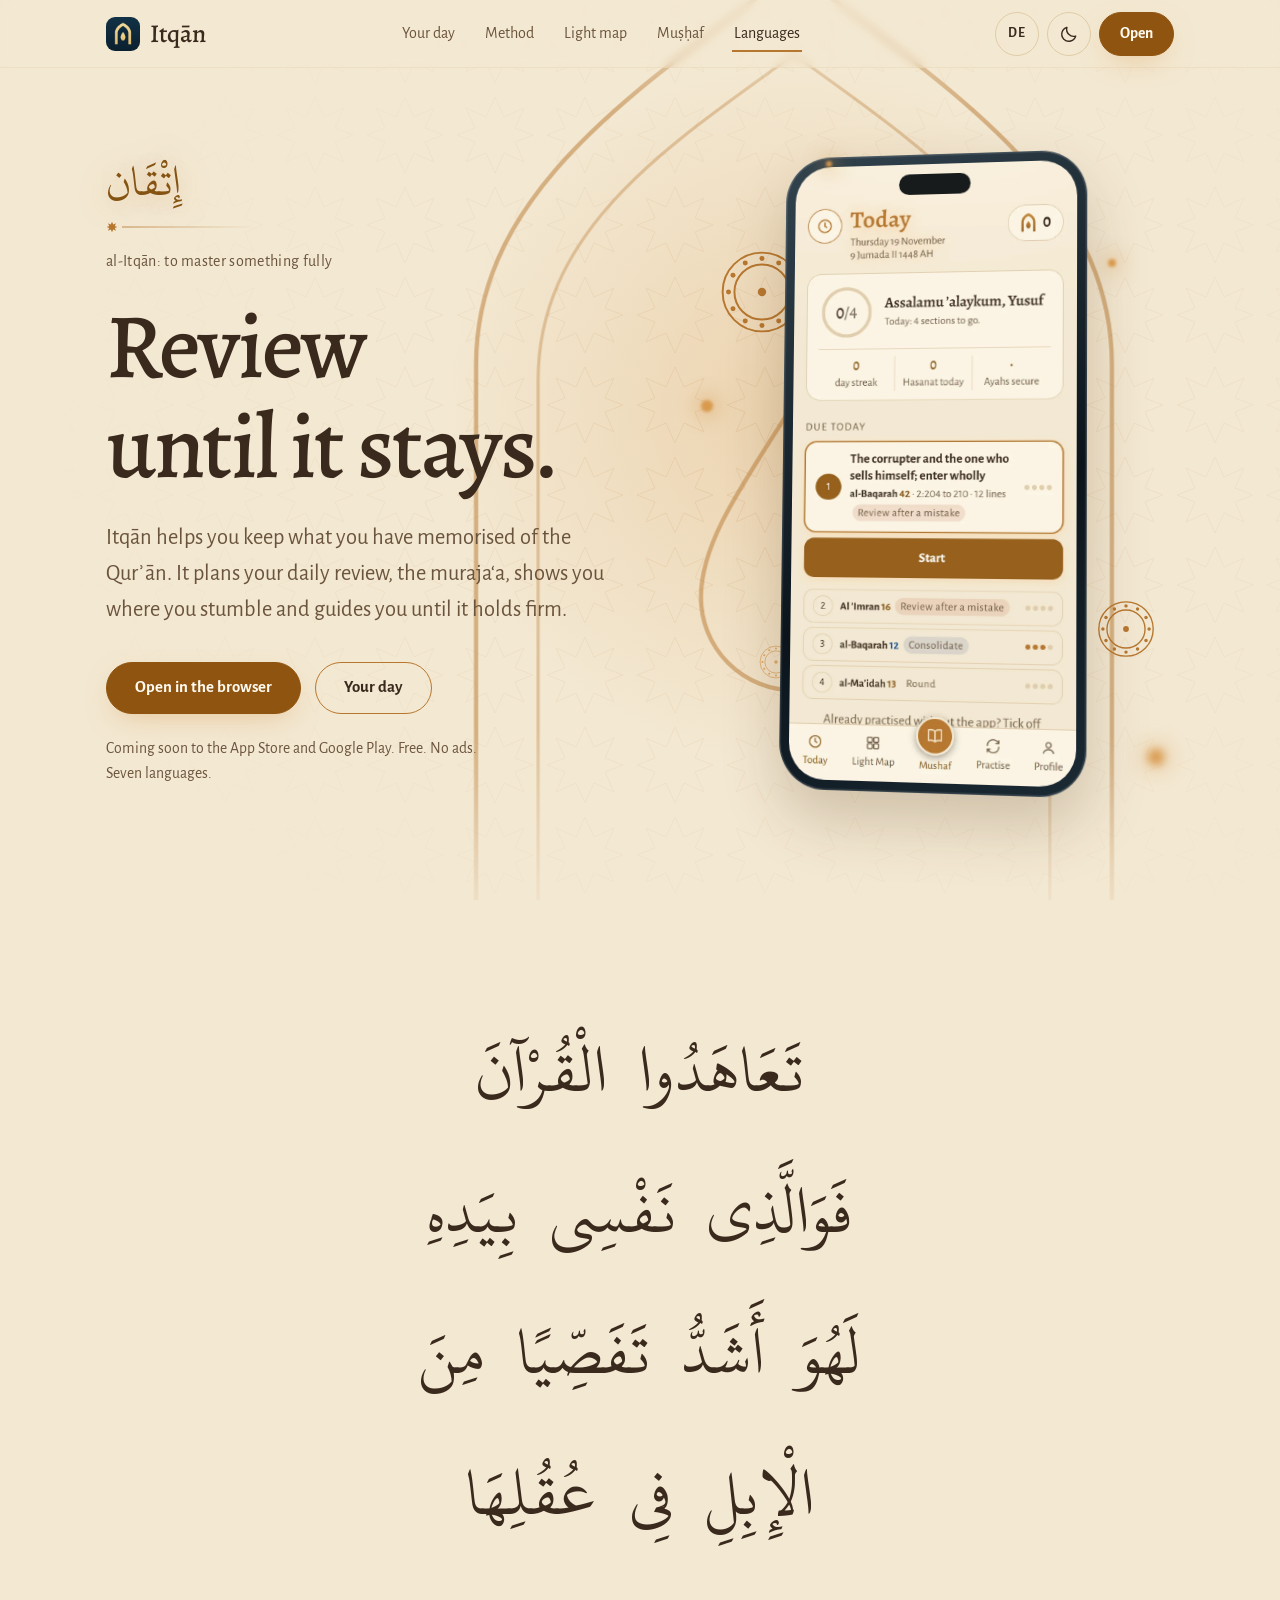
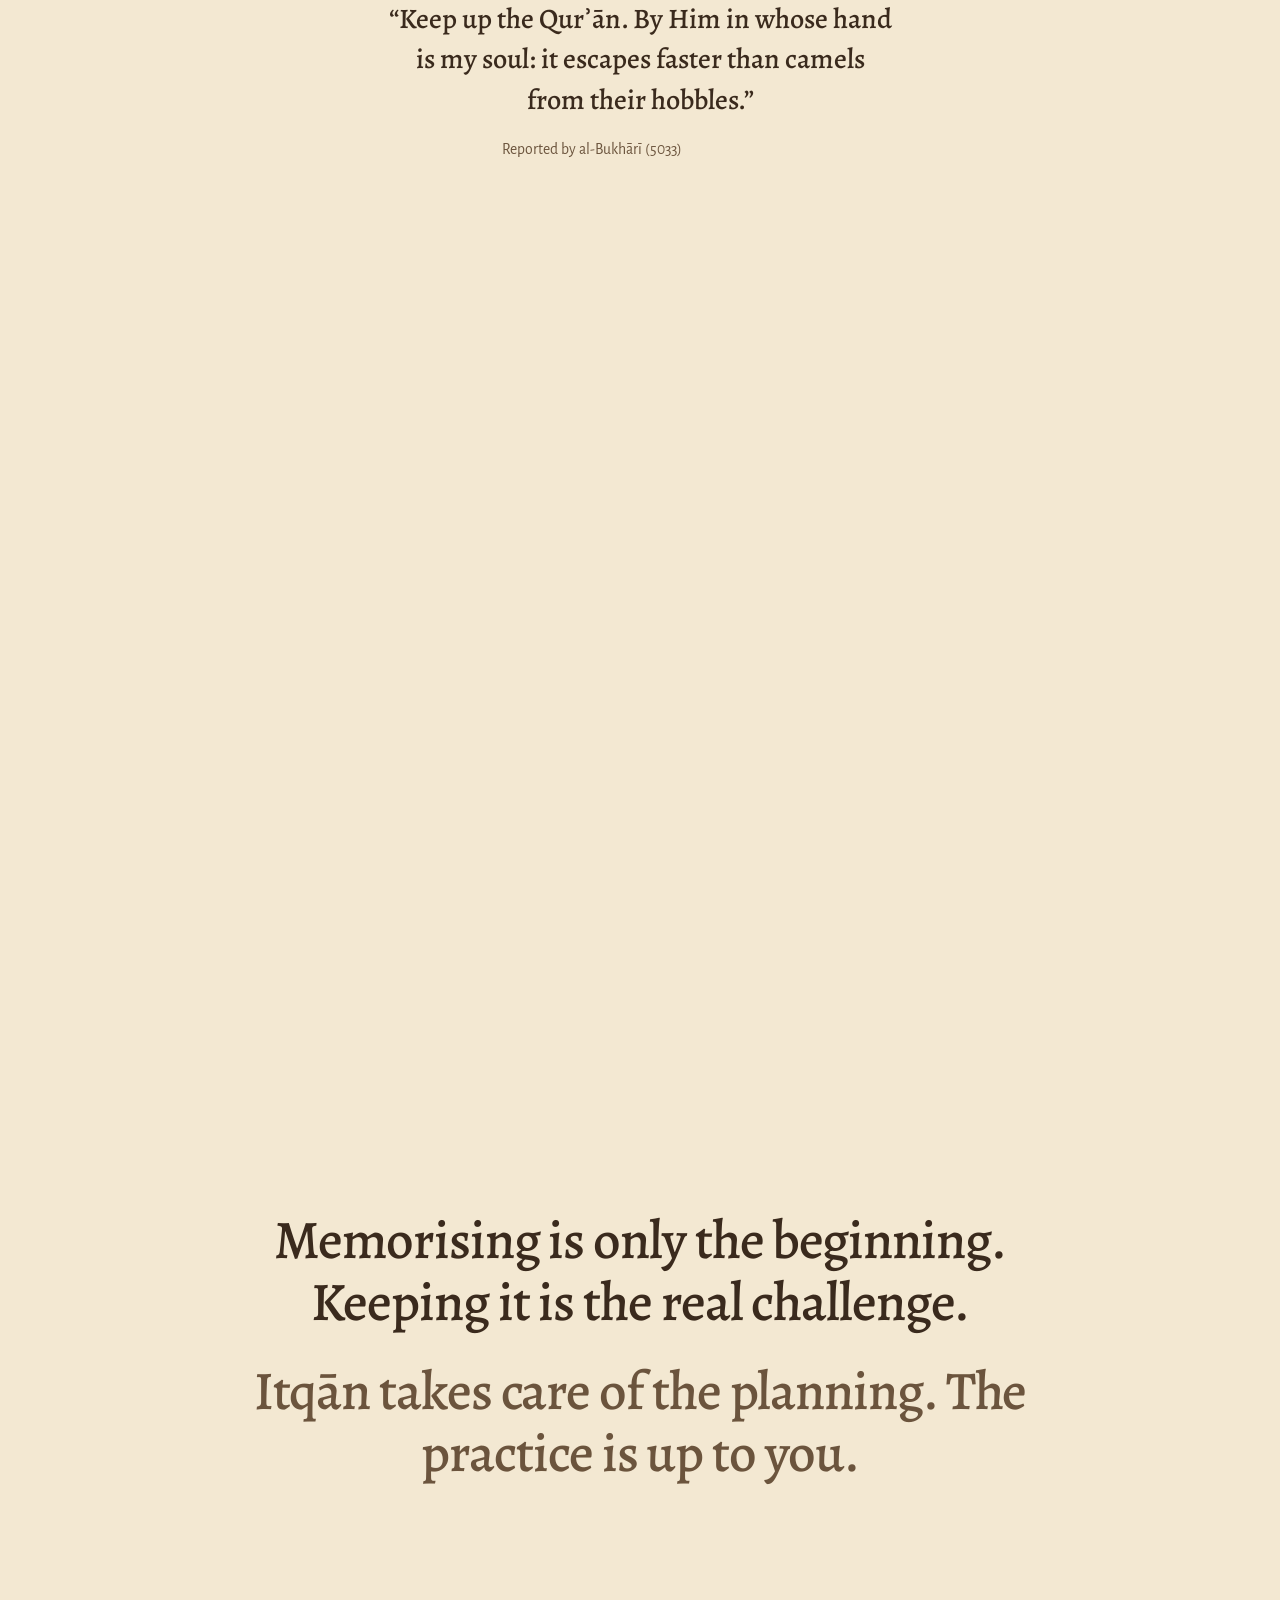
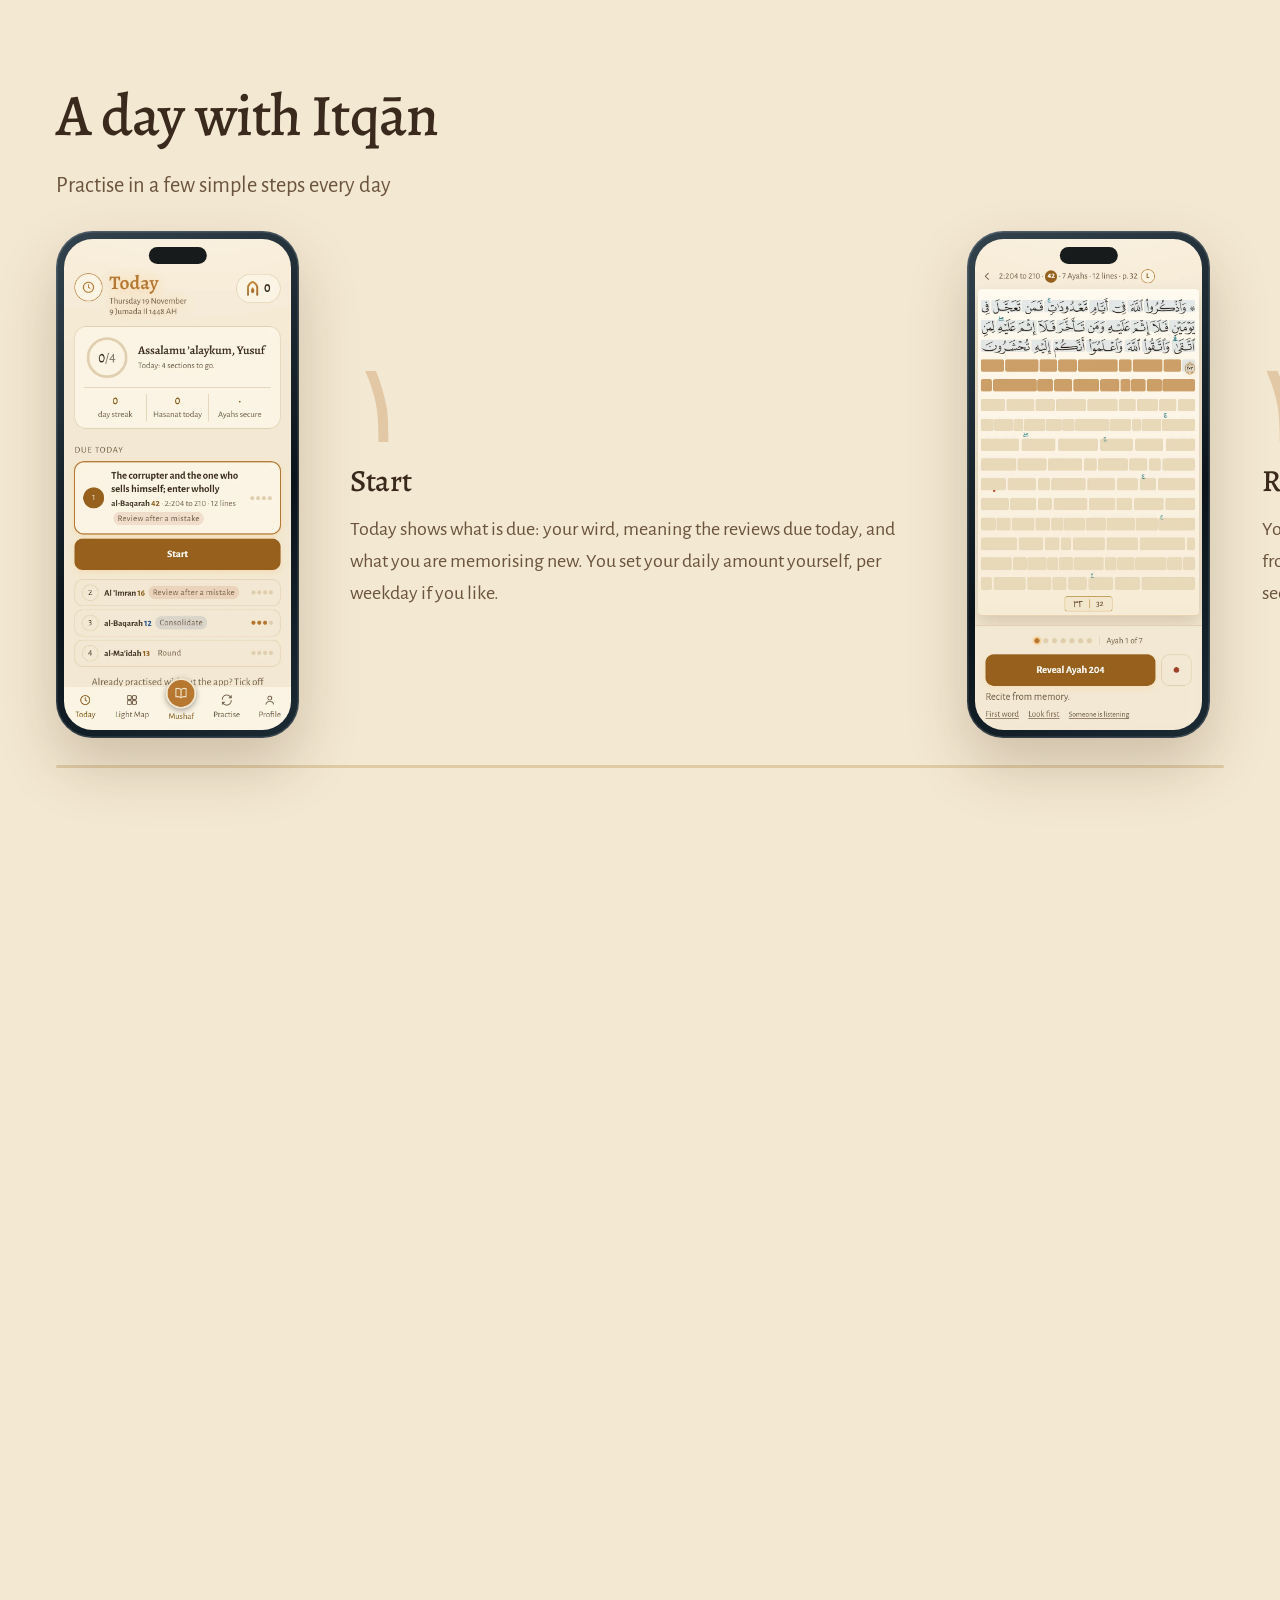
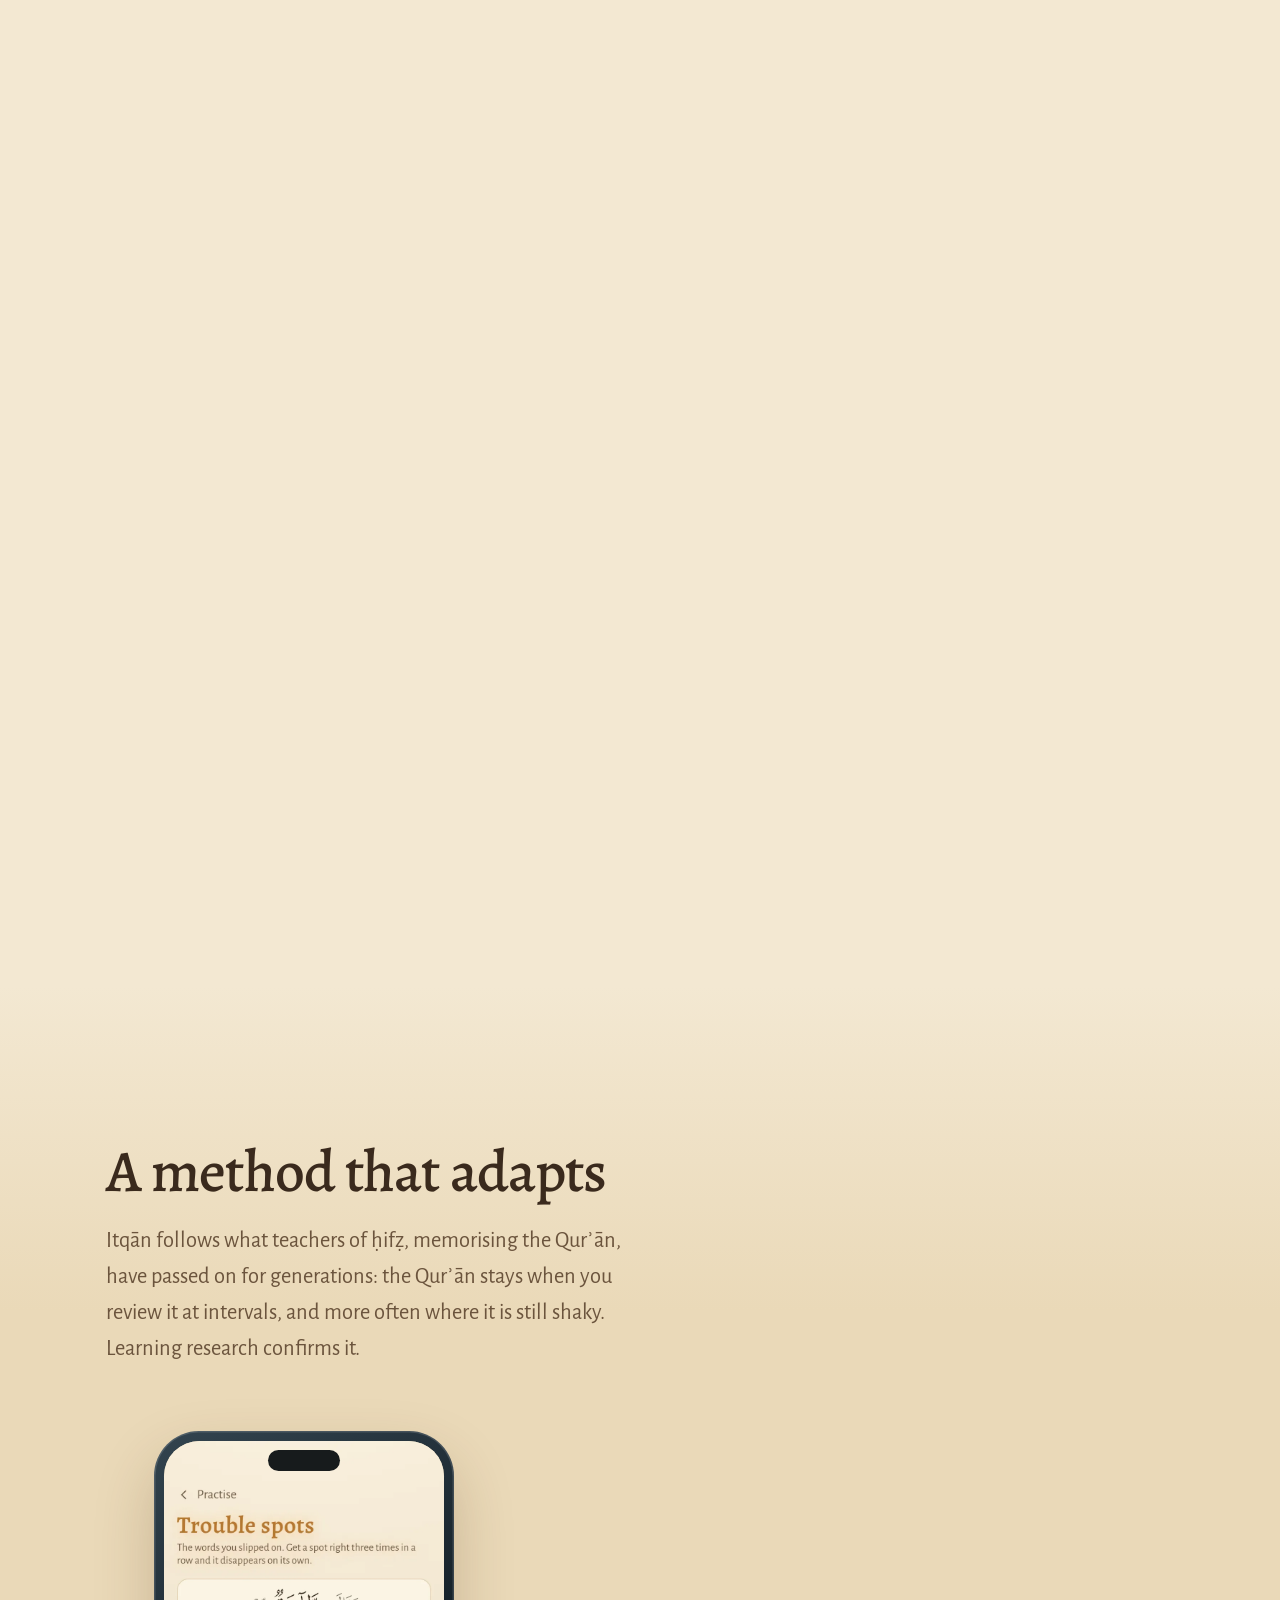
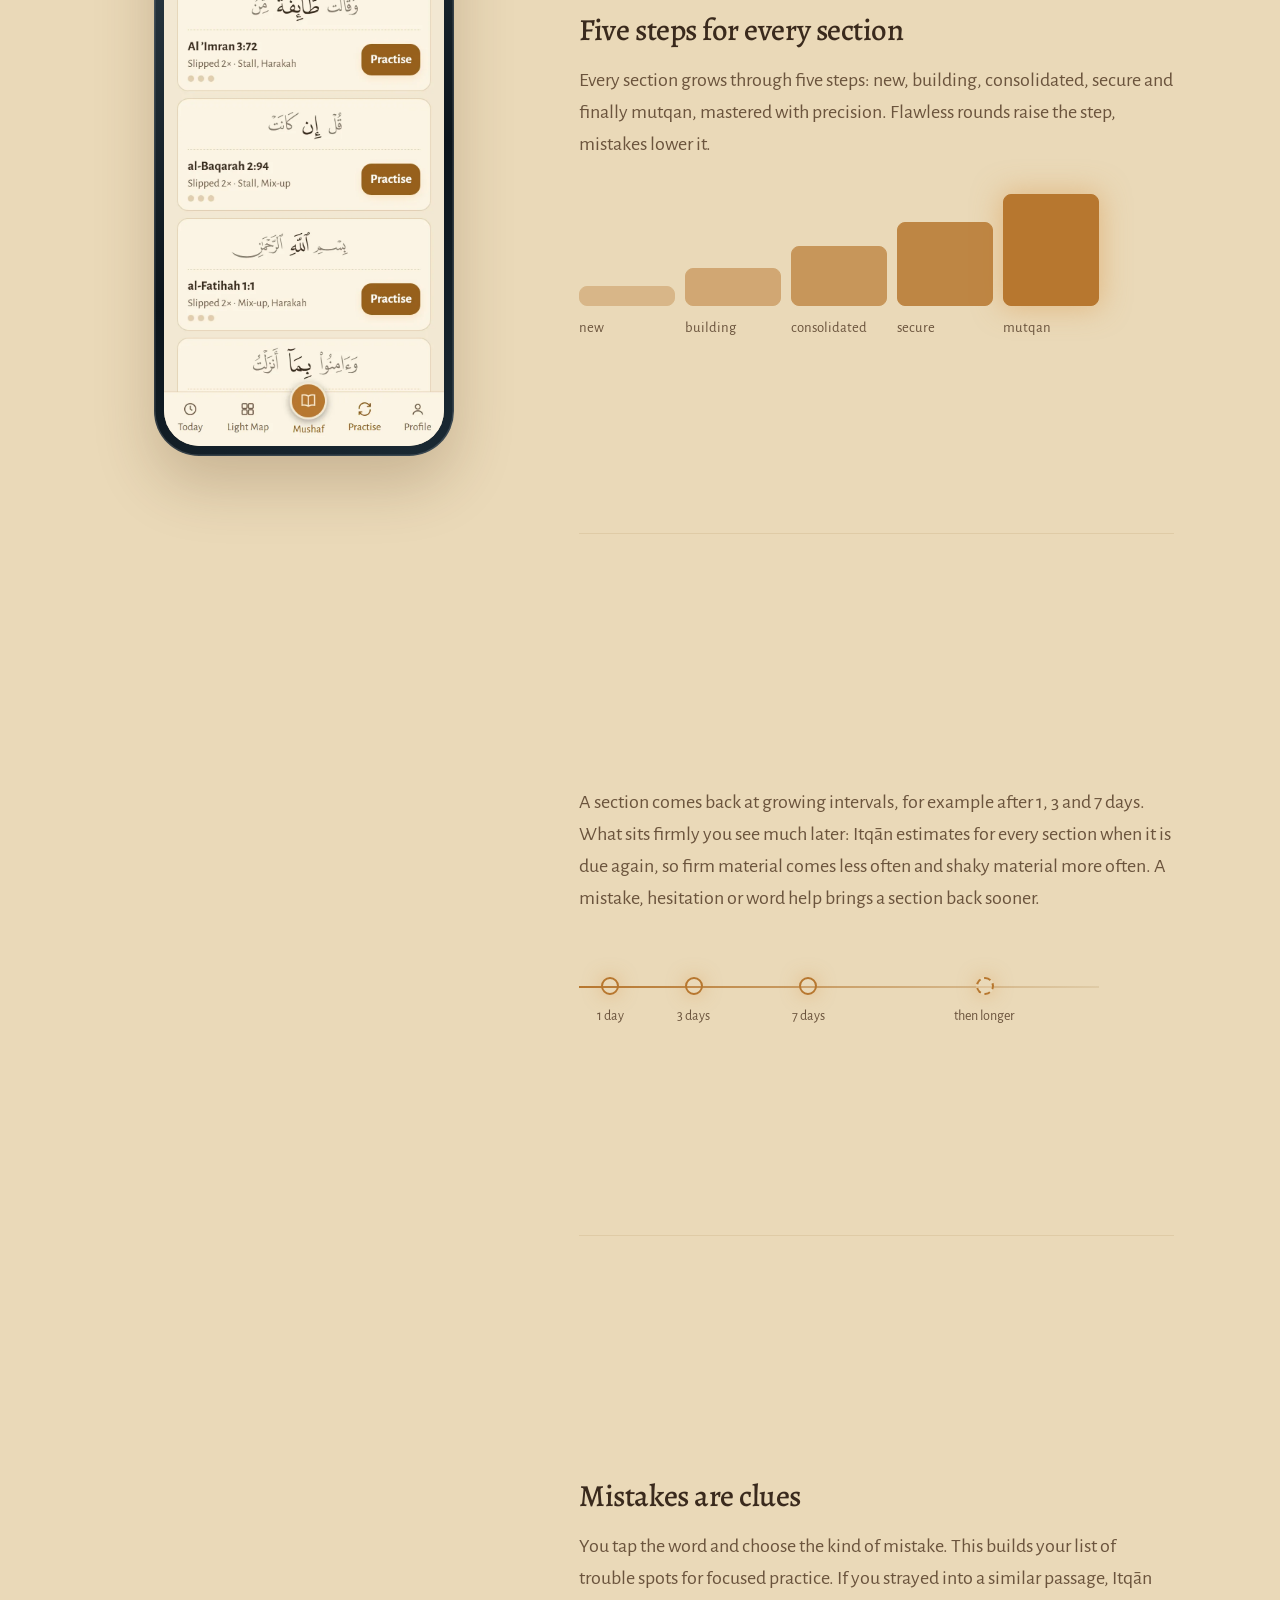
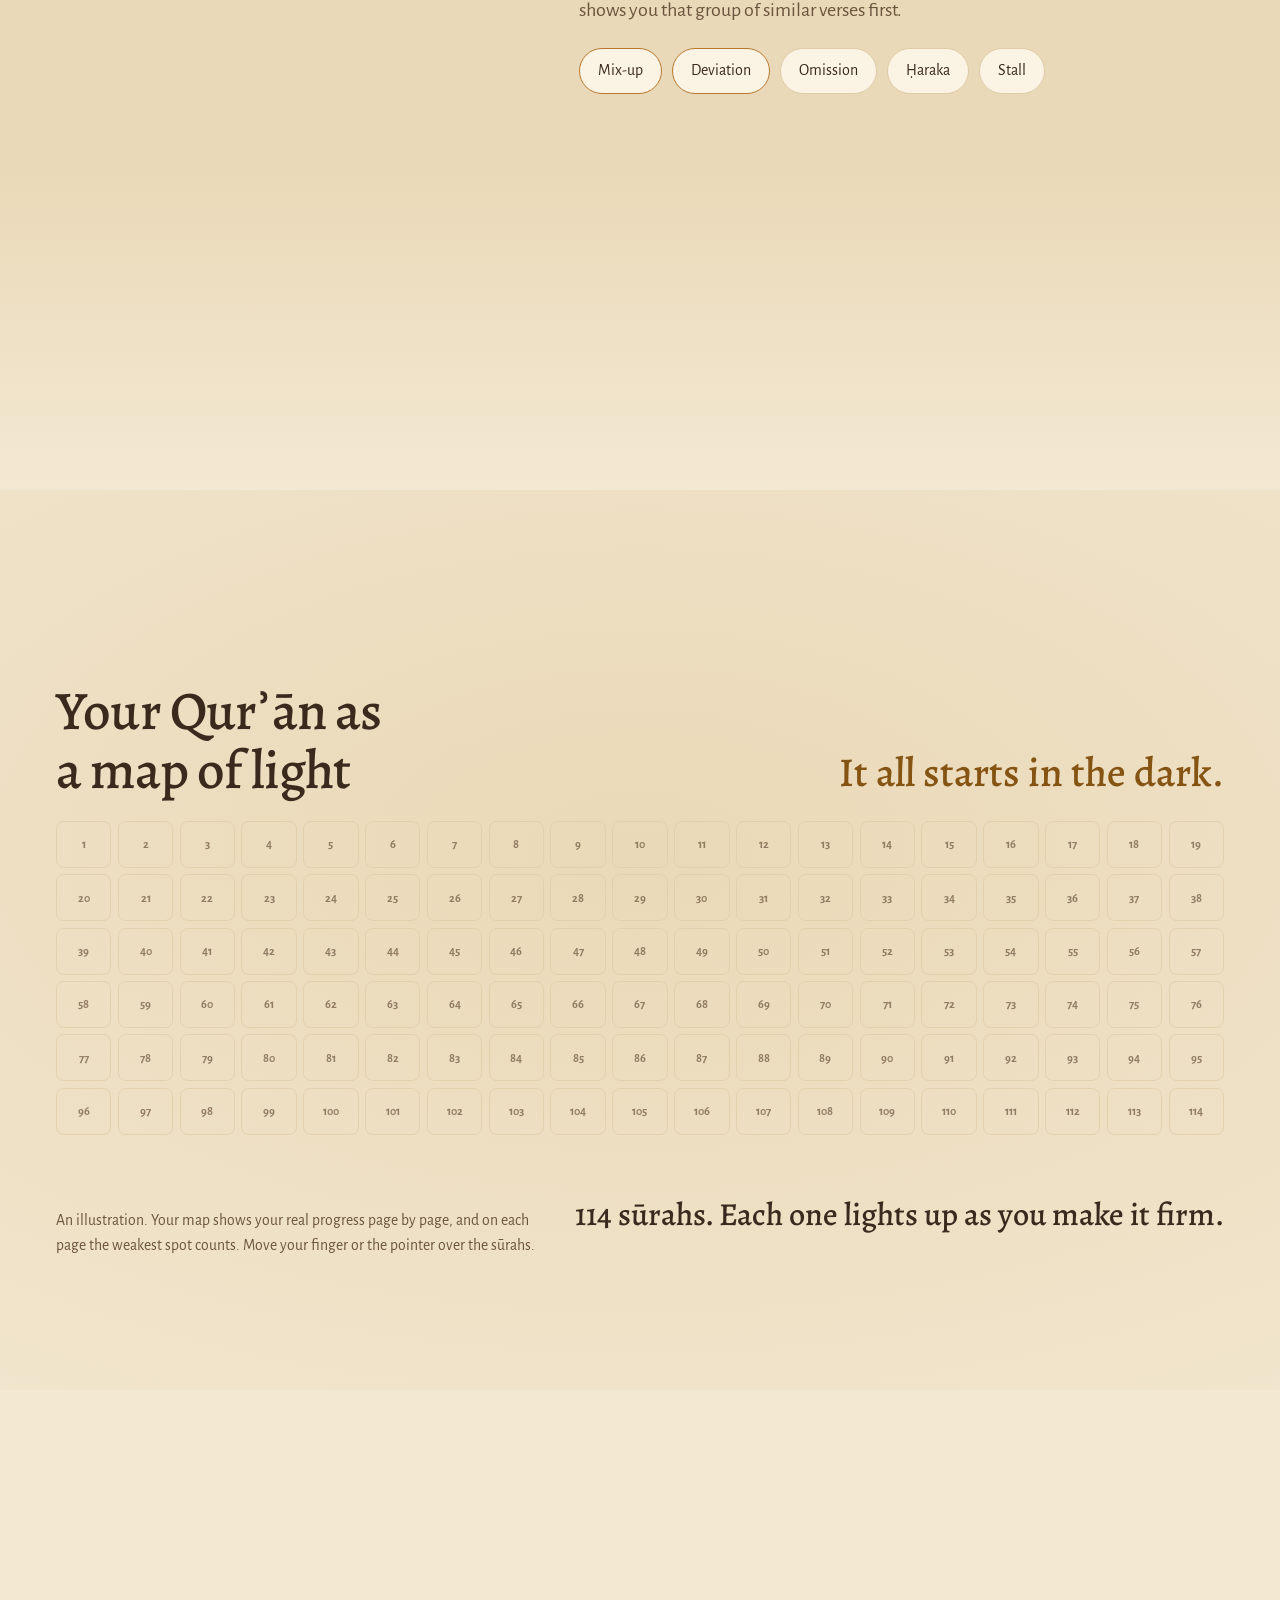
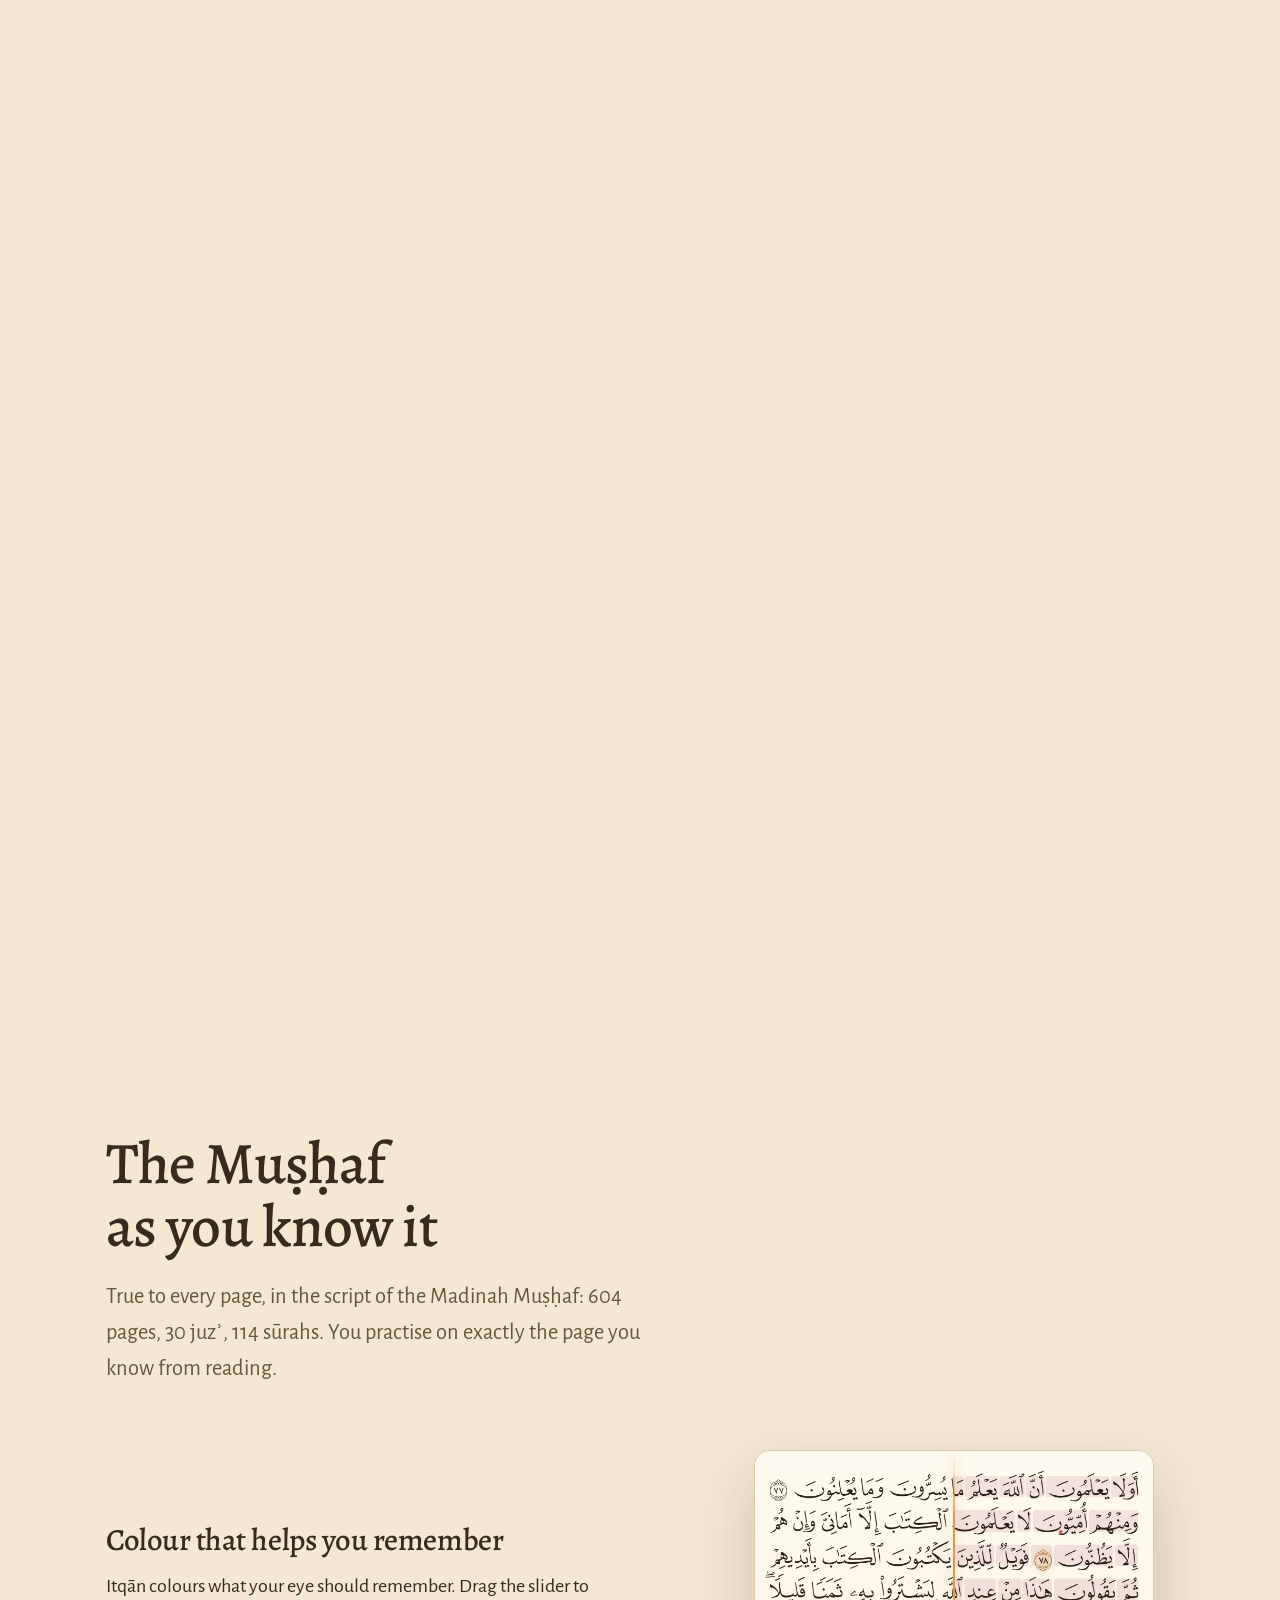
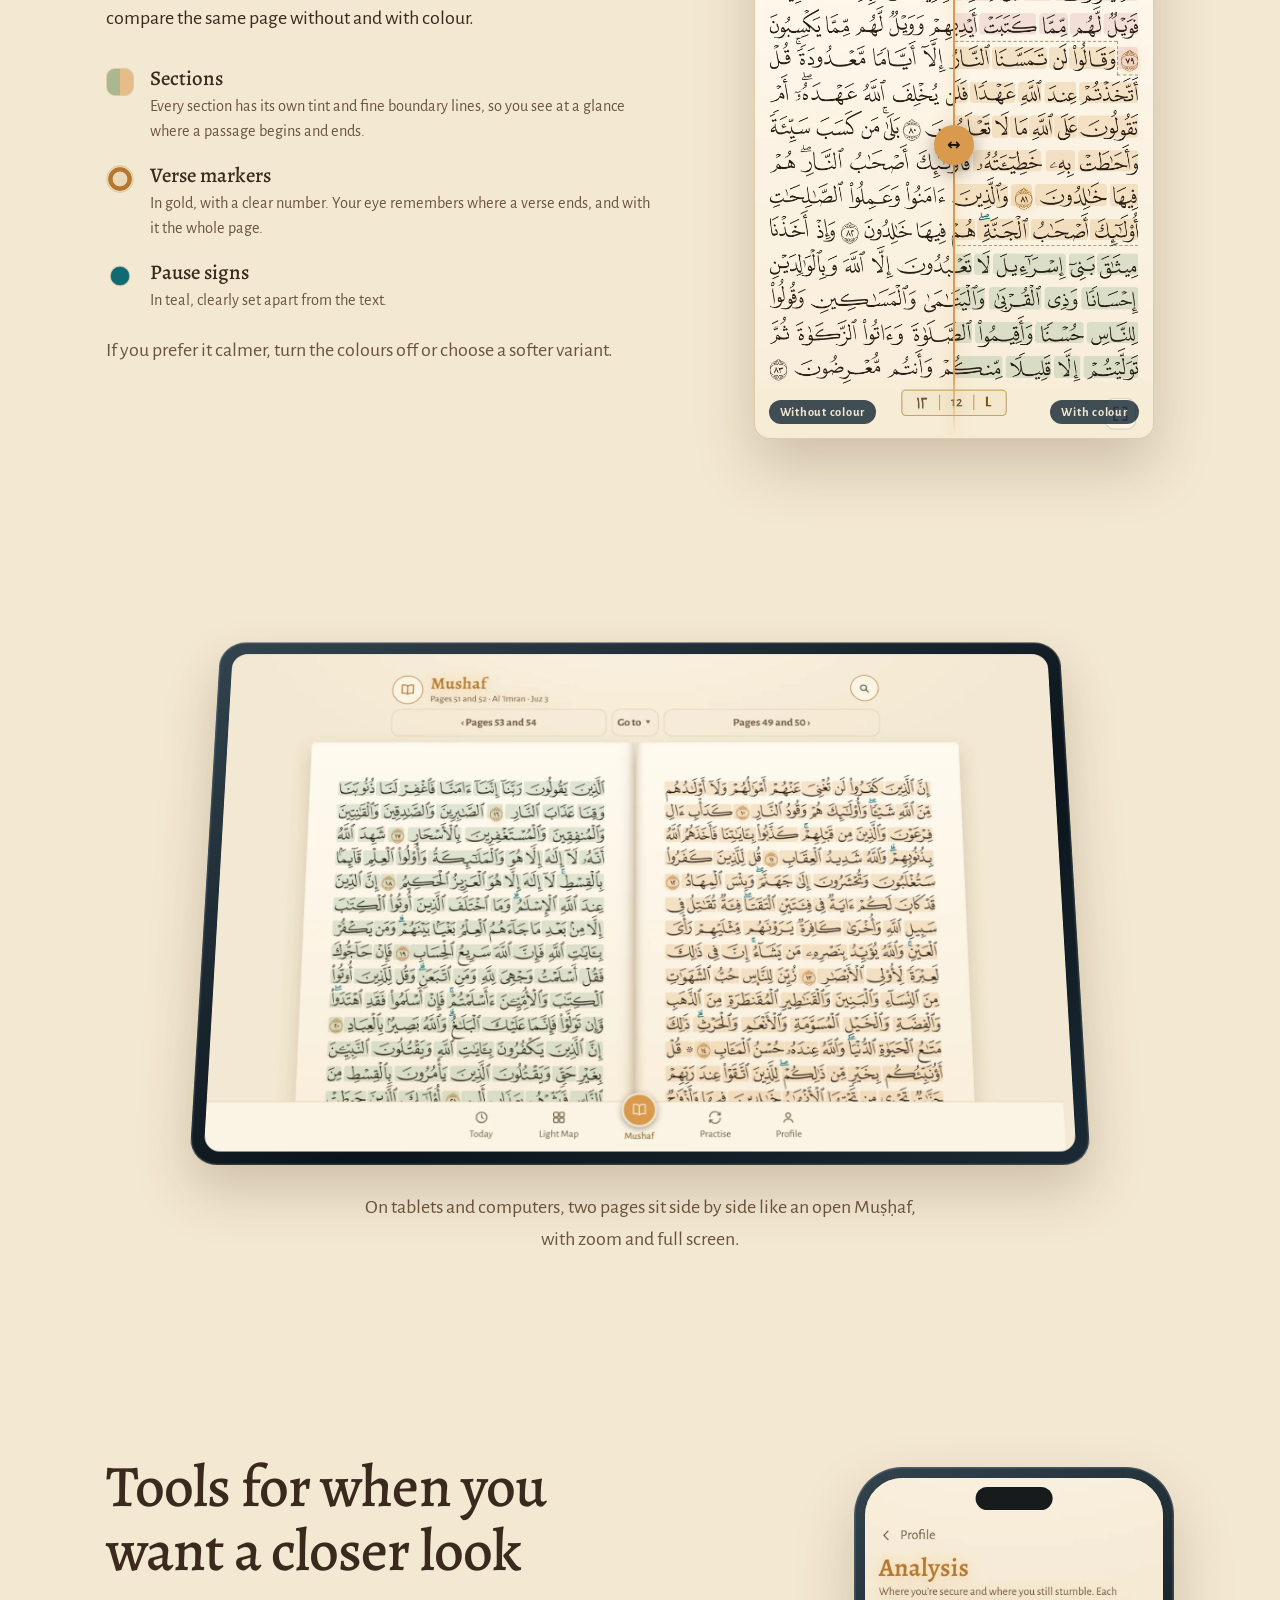
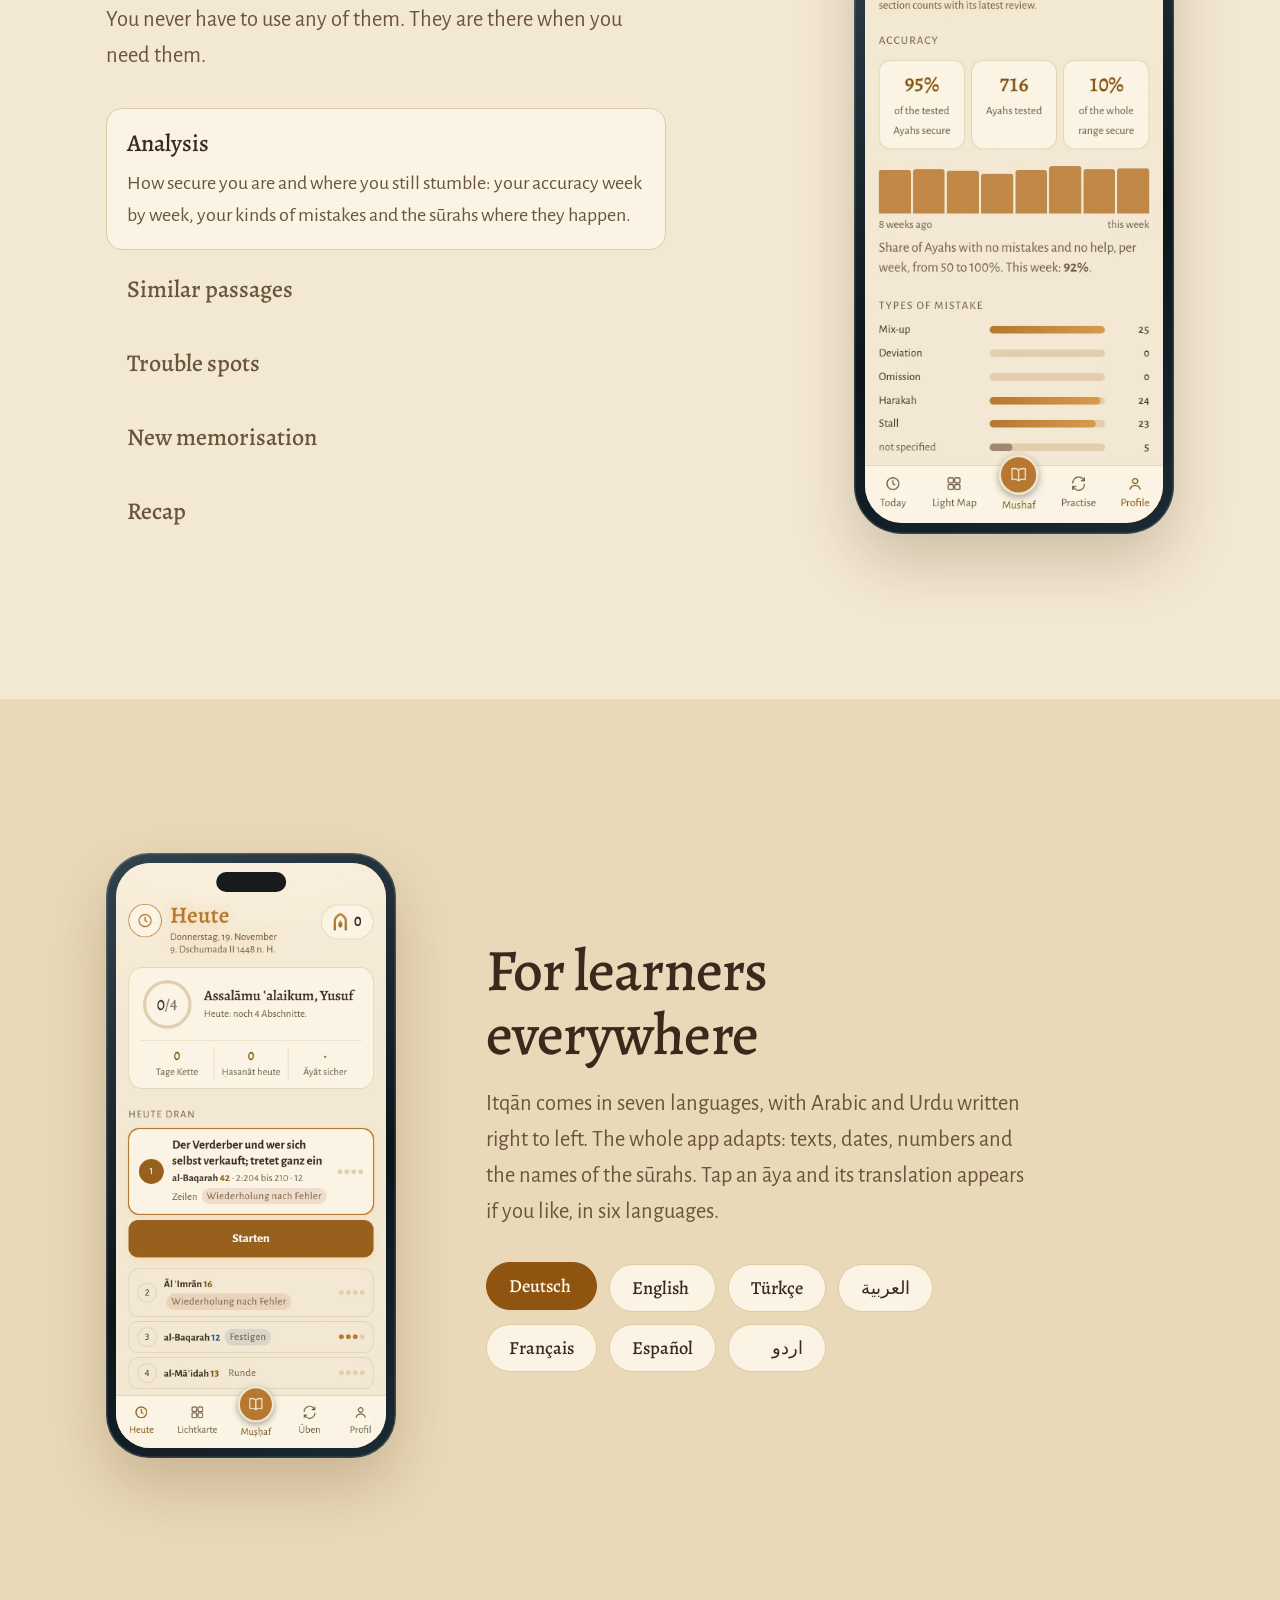
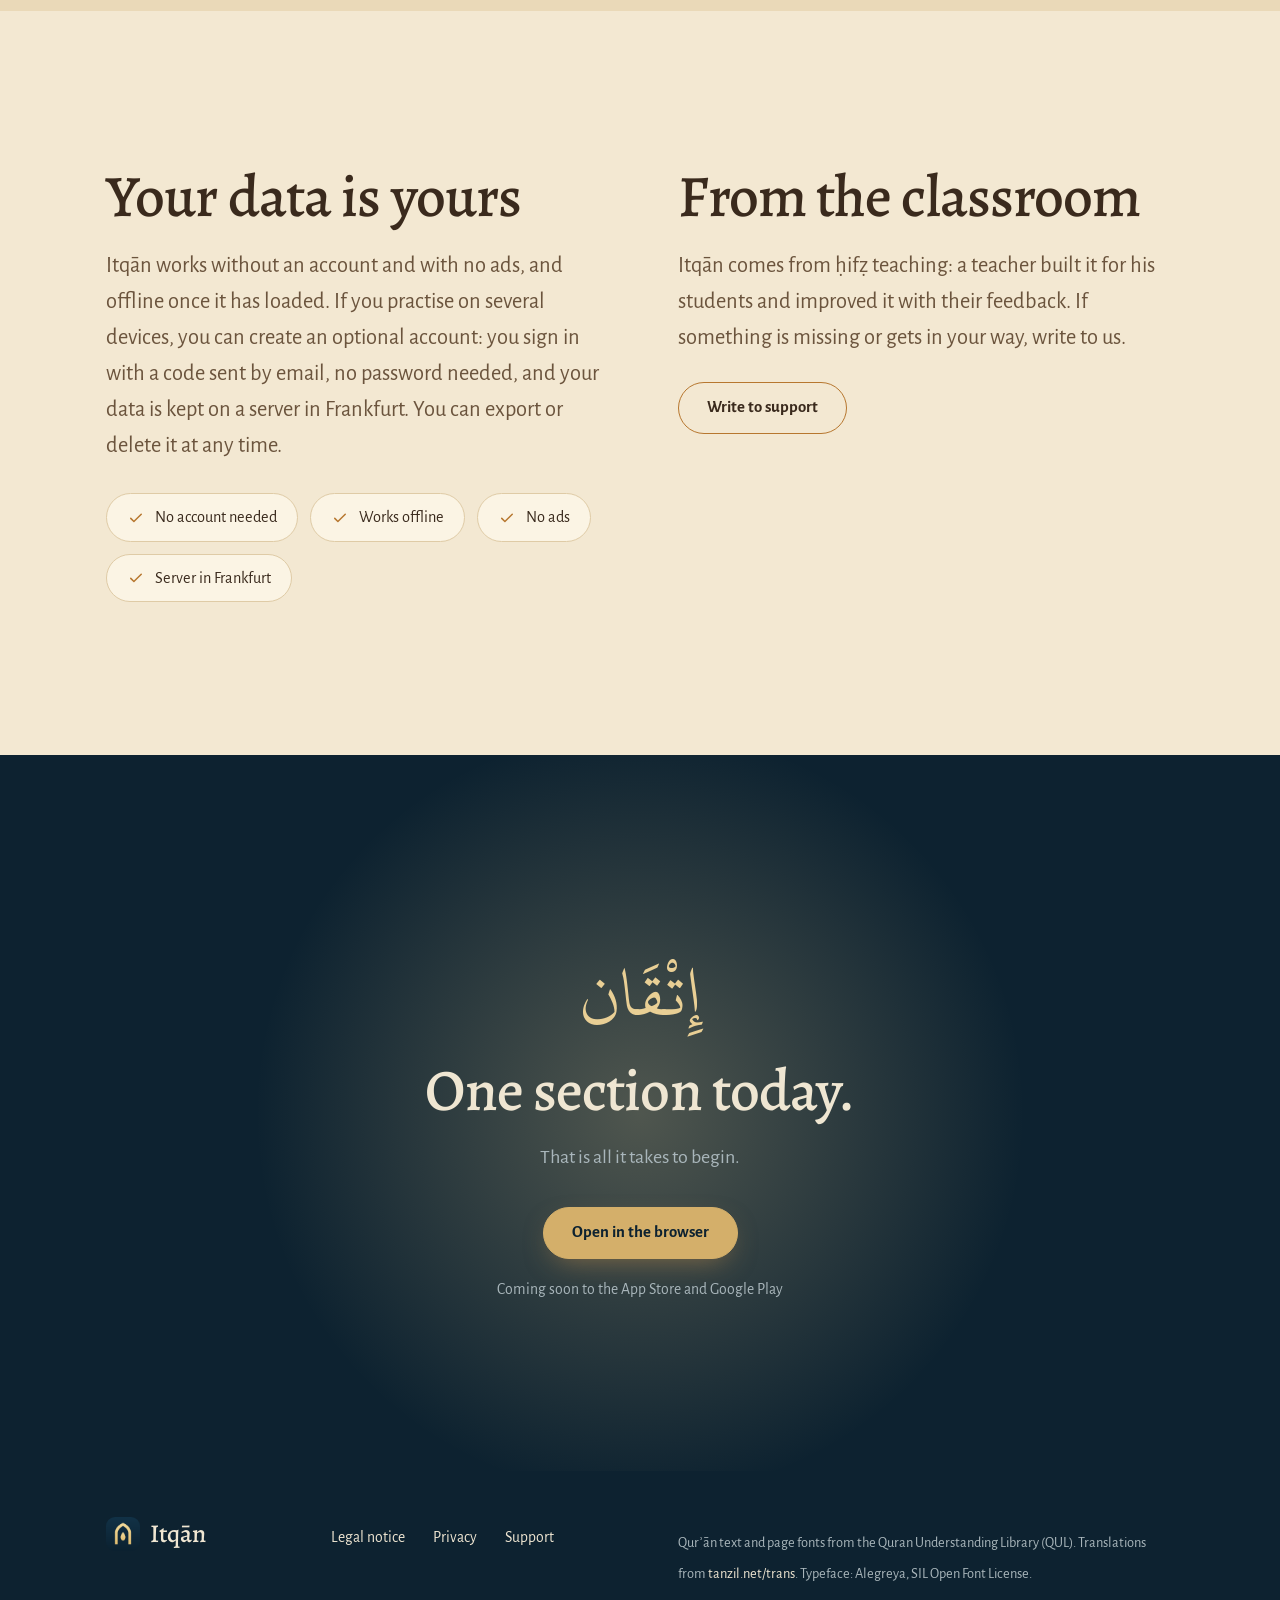
==== en/index.html @ 27fdee50 "Website: neue Aufnahmen der App 1.88, Texte nach Konsistenzprüfung Co-Authored-By: Claude Sonnet 5.5" ====
<!doctype html>
<html lang="en" class="no-js">
<head>
<meta charset="utf-8">
<meta name="viewport" content="width=device-width,initial-scale=1,viewport-fit=cover">
<title>Itqān: review the Qurʾān until it stays</title>
<meta name="description" content="Itqān is the app for muraja‘a, the regular review of the whole Qurʾān. It plans your review, shows you where you stumble and helps what you have memorised hold firm. Free, with no ads.">
<link rel="canonical" href="https://itqan.at/en/">
<link rel="alternate" hreflang="de" href="https://itqan.at/"><link rel="alternate" hreflang="en" href="https://itqan.at/en/"><link rel="alternate" hreflang="x-default" href="https://itqan.at/">
<meta property="og:type" content="website"><meta property="og:title" content="Itqān: review the Qurʾān until it stays"><meta property="og:description" content="Itqān is the app for muraja‘a, the regular review of the whole Qurʾān. It plans your review, shows you where you stumble and helps what you have memorised hold firm. Free, with no ads."><meta property="og:url" content="https://itqan.at/en/"><meta property="og:image" content="https://itqan.at/img/og.png"><meta property="og:image:alt" content="Itqān: review the Qurʾān until it stays">
<meta name="twitter:card" content="summary_large_image">
<meta name="theme-color" content="#f3e8d2" media="(prefers-color-scheme: light)"><meta name="theme-color" content="#0d2230" media="(prefers-color-scheme: dark)">
<link rel="icon" href="../icons/favicon-32.png" sizes="32x32"><link rel="apple-touch-icon" href="../icons/apple-touch-icon.png">
<script>(function(){var d=document.documentElement;d.className='no-js';var t=null;try{t=localStorage.getItem('itqan-site-thema')}catch(e){}if(t!=='hell'&&t!=='dunkel')t=matchMedia('(prefers-color-scheme: dark)').matches?'dunkel':'hell';d.dataset.theme=t})()</script>
<link rel="preload" href="../fonts/Alegreya-500-latin.woff2" as="font" type="font/woff2" crossorigin>
<link rel="stylesheet" href="../css/site.css">
</head>
<body id="top">
<svg width="0" height="0" style="position:absolute" aria-hidden="true" focusable="false"><defs>
<symbol id="ros" viewBox="0 0 64 64"><g fill="none" stroke="currentColor" stroke-width="1.5"><circle cx="32" cy="32" r="30"/><circle cx="32" cy="32" r="21"/></g><g fill="currentColor"><circle cx="32" cy="32" r="3.2"/><circle cx="57.50" cy="32.00" r="1.9"/><circle cx="54.08" cy="44.75" r="1.9"/><circle cx="44.75" cy="54.08" r="1.9"/><circle cx="32.00" cy="57.50" r="1.9"/><circle cx="19.25" cy="54.08" r="1.9"/><circle cx="9.92" cy="44.75" r="1.9"/><circle cx="6.50" cy="32.00" r="1.9"/><circle cx="9.92" cy="19.25" r="1.9"/><circle cx="19.25" cy="9.92" r="1.9"/><circle cx="32.00" cy="6.50" r="1.9"/><circle cx="44.75" cy="9.92" r="1.9"/><circle cx="54.08" cy="19.25" r="1.9"/></g></symbol>
<symbol id="sonne" viewBox="0 0 24 24"><g fill="none" stroke="currentColor" stroke-width="1.7" stroke-linecap="round"><circle cx="12" cy="12" r="4.2"/><path d="M12 2.5v2.2M12 19.3v2.2M2.5 12h2.2M19.3 12h2.2M5.3 5.3l1.6 1.6M17.1 17.1l1.6 1.6M18.7 5.3l-1.6 1.6M6.9 17.1l-1.6 1.6"/></g></symbol>
<symbol id="mond" viewBox="0 0 24 24"><path d="M20 14.5A8.5 8.5 0 0 1 9.5 4a8.5 8.5 0 1 0 10.5 10.5z" fill="none" stroke="currentColor" stroke-width="1.7" stroke-linejoin="round"/></symbol>
<symbol id="haken" viewBox="0 0 24 24"><path d="M5 12.5l4.2 4.2L19 7" fill="none" stroke="currentColor" stroke-width="2" stroke-linecap="round" stroke-linejoin="round"/></symbol>
</defs></svg>
<a class="skip" href="#inhalt">Skip to content</a>
<header class="kopf"><div class="wrap">
  <a class="logo" href="#top" aria-label="Itqān"><img src="../icons/icon-192.png" width="34" height="34" alt="">Itqān</a>
  <nav class="menue" aria-label="Main menu"><a href="#tag">Your day</a><a href="#methode">Method</a><a href="#karte">Light map</a><a href="#mushaf">Muṣḥaf</a><a href="#sprachen">Languages</a></nav>
  <div class="werkz">
    <a class="spr-knopf" href="../" hreflang="de" lang="de" aria-label="DE">DE</a>
    <button class="ico-knopf" id="thema" type="button" aria-label="Switch light or dark"><svg class="mond" aria-hidden="true"><use href="#mond"/></svg><svg class="sonne" aria-hidden="true"><use href="#sonne"/></svg></button>
    <a class="knopf haupt" style="min-height:44px;padding:0 20px;font-size:.98rem" href="https://ali-seckin.github.io/itqan/">Open</a>
  </div>
</div></header>

<main id="inhalt">
<header class="held">
  <div class="held-bg" aria-hidden="true"><div class="schein"></div><svg class="muster" aria-hidden="true"><defs><pattern id="st" width="90" height="90" patternUnits="userSpaceOnUse"><path d="M45 7L54 27L74 18L65 38L83 45L65 52L74 72L54 63L45 83L36 63L16 72L25 52L7 45L25 38L16 18L36 27Z" fill="none" stroke="currentColor" stroke-width=".9"/></pattern></defs><rect width="100%" height="100%" fill="url(#st)"/></svg><svg class="bogen" viewBox="0 0 200 260" fill="none" stroke="currentColor" aria-hidden="true"><path d="M18 252V108C18 62 62 36 100 6C138 36 182 62 182 108V252" stroke-width="1.1"/><path d="M34 252V112C34 72 70 50 100 28C130 50 166 72 166 112V252" stroke-width=".8" opacity=".7"/><path d="M100 118c14 22 24 36 24 50a24 24 0 0 1-48 0c0-14 10-28 24-50z" stroke-width="1.1"/></svg></div>
  <div class="wrap">
    <div class="held-text">
      <div class="titel-rahmen"><p class="ar-titel ar" lang="ar">إِتْقَان</p><svg class="titel-zier" viewBox="0 0 150 12" aria-hidden="true"><defs><linearGradient id="zl" gradientUnits="userSpaceOnUse" x1="16" y1="0" x2="150" y2="0"><stop offset="0" stop-color="currentColor" stop-opacity=".85"/><stop offset="1" stop-color="currentColor" stop-opacity="0"/></linearGradient></defs><path d="M16 6H150" stroke="url(#zl)" stroke-width="1" fill="none"/><path transform="translate(6 6) scale(.14) translate(-45 -45)" fill="currentColor" d="M45 7L54 27L74 18L65 38L83 45L65 52L74 72L54 63L45 83L36 63L16 72L25 52L7 45L25 38L16 18L36 27Z"/></svg></div>
      <p class="ar-unter">al-Itqān: to master something fully</p>
      <h1>Review<br>until it stays.</h1>
      <p class="lead">Itqān helps you keep what you have memorised of the Qurʾān. It plans your daily review, the muraja‘a, shows you where you stumble and guides you until it holds firm.</p>
      <div class="cta"><a class="knopf haupt" href="https://ali-seckin.github.io/itqan/">Open in the browser</a><a class="knopf leer" href="#tag" aria-disabled="false">Your day</a></div>
      <p class="held-note">Coming soon to the App Store and Google Play. Free. No ads. Seven languages.</p>
    </div>
    <div class="buehne">
      <span class="fl r1" data-t="26" data-s="30" aria-hidden="true"><svg><use href="#ros"/></svg></span>
      <span class="fl r2" data-t="-18" data-s="90" aria-hidden="true"><svg><use href="#ros"/></svg></span>
      <span class="fl r3" data-t="34" data-s="50" aria-hidden="true"><svg><use href="#ros"/></svg></span>
      <svg class="bogen-m" viewBox="0 0 200 260" fill="none" stroke="currentColor" aria-hidden="true"><path d="M18 252V108C18 62 62 36 100 6C138 36 182 62 182 108V252" stroke-width="1.1"/><path d="M34 252V112C34 72 70 50 100 28C130 50 166 72 166 112V252" stroke-width=".8" opacity=".7"/><path d="M100 118c14 22 24 36 24 50a24 24 0 0 1-48 0c0-14 10-28 24-50z" stroke-width="1.1"/></svg>
      <figure class="phone"><div class="rahmen"><div class="bild"><img class="t-hell" src="../img/heute-hell-en.webp" alt="The Today view in Itqān: greeting, the day’s wird and the sections that are due now" width="780" height="1688" fetchpriority="high" decoding="async"><img class="t-dunkel" src="../img/heute-dunkel-en.webp" alt="The Today view in Itqān: greeting, the day’s wird and the sections that are due now" width="780" height="1688" fetchpriority="high" decoding="async"></div></div></figure>
      <span class="fl p1" data-t="40" data-s="120" aria-hidden="true"></span><span class="fl p2" data-t="-30" data-s="80" aria-hidden="true"></span><span class="fl p3" data-t="-52" data-s="150" aria-hidden="true"></span><span class="fl p4" data-t="28" data-s="60" aria-hidden="true"></span>
    </div>
  </div>
</header>

<section class="szene hadith" aria-label="The Prophet ﷺ said">
  <div class="klebt"><div>
    <p class="had-pre">The Prophet <span class="ar sal">ﷺ</span> said</p>
    <p class="had-ar ar" lang="ar">تَعَاهَدُوا الْقُرْآنَ فَوَالَّذِي نَفْسِي بِيَدِهِ لَهُوَ أَشَدُّ تَفَصِّيًا مِنَ الْإِبِلِ فِي عُقُلِهَا</p>
    <p class="had-de">“Keep up the Qurʾān. By Him in whose hand is my soul: it escapes faster than camels from their hobbles.”</p>
    <p class="had-q">Reported by al-Bukhārī (5033)</p>
  </div></div>
</section>

<section class="satz"><div class="wrap">
  <p class="gross rv">Memorising is only the beginning. Keeping it is the real challenge.</p>
  <p class="gross zweit rv" style="--d:.12s">Itqān takes care of the planning. The practice is up to you.</p>
</div></section>

<section id="tag" class="tag">
  <div class="tag-szene"><div class="tag-buehne">
    <div class="wrap kopfblock"><h2 class="rv">A day with Itqān</h2><p class="lead rv" style="--d:.1s">Practise in a few simple steps every day</p></div>
    <div class="tag-bahn"><article class="schritt"><div><figure class="phone"><div class="rahmen"><div class="bild"><img class="t-hell" src="../img/heute-hell-en.webp" alt="Today: the plan for the day" width="780" height="1688" loading="lazy" decoding="async"><img class="t-dunkel" src="../img/heute-dunkel-en.webp" alt="Today: the plan for the day" width="780" height="1688" loading="lazy" decoding="async"></div></div></figure></div><div><span class="nr" aria-hidden="true">١</span><h3>Start</h3><p class="leise">Today shows what is due: your wird, meaning the reviews due today, and what you are memorising new. You set your daily amount yourself, per weekday if you like.</p></div></article><article class="schritt"><div><figure class="phone"><div class="rahmen"><div class="bild"><img class="t-hell" src="../img/ueben-hell-en.webp" alt="Practice: the page with the text covered" width="780" height="1688" loading="lazy" decoding="async"><img class="t-dunkel" src="../img/ueben-dunkel-en.webp" alt="Practice: the page with the text covered" width="780" height="1688" loading="lazy" decoding="async"></div></div></figure></div><div><span class="nr" aria-hidden="true">٢</span><h3>Recite</h3><p class="leise">You see the page as in the Muṣḥaf, with the text covered, and recite from memory. If you get stuck, “First word” helps, or you look over the section first.</p></div></article><article class="schritt"><div><figure class="phone"><div class="rahmen"><div class="bild"><img class="t-hell" src="../img/ueben_offen-hell-en.webp" alt="Check: the verse is uncovered, with Mistake, Hesitated and Correct below" width="780" height="1688" loading="lazy" decoding="async"><img class="t-dunkel" src="../img/ueben_offen-dunkel-en.webp" alt="Check: the verse is uncovered, with Mistake, Hesitated and Correct below" width="780" height="1688" loading="lazy" decoding="async"></div></div></figure></div><div><span class="nr" aria-hidden="true">٣</span><h3>Check</h3><p class="leise">Then you uncover the text and rate yourself verse by verse: Correct, Hesitated or Mistake. The more honestly you rate, the better your reviews fit.</p></div></article><article class="schritt"><div><figure class="phone"><div class="rahmen"><div class="bild"><img class="t-hell" src="../img/fertig-hell-en.webp" alt="A finished section with its result" width="780" height="1688" loading="lazy" decoding="async"><img class="t-dunkel" src="../img/fertig-dunkel-en.webp" alt="A finished section with its result" width="780" height="1688" loading="lazy" decoding="async"></div></div></figure></div><div><span class="nr" aria-hidden="true">٤</span><h3>Finish</h3><p class="leise">Itqān points, your streak of completed days and your ḥasanāt, counted by the letters you recite, show that you keep at it. You can hide the ḥasanāt if you like.</p></div></article></div>
    <div class="tag-fuss" aria-hidden="true"><i></i></div>
  </div></div>
</section>

<section id="methode" class="abschnitt meth"><div class="wrap">
  <div class="kopfblock"><h2 class="rv">A method that adapts</h2><p class="lead rv" style="--d:.1s">Itqān follows what teachers of ḥifẓ, memorising the Qurʾān, have passed on for generations: the Qurʾān stays when you review it at intervals, and more often where it is still shaky. Learning research confirms it.</p></div>
  <div class="meth-gitter">
    <div class="meth-phone" aria-hidden="false"><figure class="phone "><div class="rahmen"><div class="bild"><img class="t-hell lage an" src="../img/karte-hell-en.webp" alt="Light map: how many pages stand at which step" width="780" height="1688" loading="lazy" decoding="async" data-i="0"><img class="t-dunkel lage an" src="../img/karte-dunkel-en.webp" alt="Light map: how many pages stand at which step" width="780" height="1688" loading="lazy" decoding="async" data-i="0"><img class="t-hell lage" src="../img/auswertung-hell-en.webp" alt="Analysis: accuracy and kinds of mistakes" width="780" height="1688" loading="lazy" decoding="async" data-i="1"><img class="t-dunkel lage" src="../img/auswertung-dunkel-en.webp" alt="Analysis: accuracy and kinds of mistakes" width="780" height="1688" loading="lazy" decoding="async" data-i="1"><img class="t-hell lage" src="../img/fehlerstellen-hell-en.webp" alt="Trouble spots: marked places for focused practice" width="780" height="1688" loading="lazy" decoding="async" data-i="2"><img class="t-dunkel lage" src="../img/fehlerstellen-dunkel-en.webp" alt="Trouble spots: marked places for focused practice" width="780" height="1688" loading="lazy" decoding="async" data-i="2"></div></div></figure></div>
    <div class="meth-text">
      <div class="block"><h3 class="rv">Five steps for every section</h3><p class="rv">Every section grows through five steps: new, building, consolidated, secure and finally mutqan, mastered with precision. Flawless rounds raise the step, mistakes lower it.</p>
        <div class="stufen" aria-hidden="true"><div class="stufe"><i></i>new</div><div class="stufe"><i></i>building</div><div class="stufe"><i></i>consolidated</div><div class="stufe"><i></i>secure</div><div class="stufe"><i></i>mutqan</div></div>
        <div class="meth-phone-inline"><figure class="phone"><div class="rahmen"><div class="bild"><img class="t-hell" src="../img/karte-hell-en.webp" alt="Light map: how many pages stand at which step" width="780" height="1688" loading="lazy" decoding="async"><img class="t-dunkel" src="../img/karte-dunkel-en.webp" alt="Light map: how many pages stand at which step" width="780" height="1688" loading="lazy" decoding="async"></div></div></figure></div></div>
      <div class="block"><h3 class="rv">Intervals that grow</h3><p class="rv">A section comes back at growing intervals, for example after 1, 3 and 7 days. What sits firmly you see much later: Itqān estimates for every section when it is due again, so firm material comes less often and shaky material more often. A mistake, hesitation or word help brings a section back sooner.</p>
        <div class="zeit" aria-hidden="true"><span class="pkt"><span>1 day</span></span><span class="pkt"><span>3 days</span></span><span class="pkt"><span>7 days</span></span><span class="pkt"><span>then longer</span></span></div>
        <div class="meth-phone-inline"><figure class="phone"><div class="rahmen"><div class="bild"><img class="t-hell" src="../img/auswertung-hell-en.webp" alt="Analysis: accuracy and kinds of mistakes" width="780" height="1688" loading="lazy" decoding="async"><img class="t-dunkel" src="../img/auswertung-dunkel-en.webp" alt="Analysis: accuracy and kinds of mistakes" width="780" height="1688" loading="lazy" decoding="async"></div></div></figure></div></div>
      <div class="block"><h3 class="rv">Mistakes are clues</h3><p class="rv">You tap the word and choose the kind of mistake. This builds your list of trouble spots for focused practice. If you strayed into a similar passage, Itqān shows you that group of similar verses first.</p>
        <div class="chips rv"><span class="chip hin">Mix-up</span><span class="chip hin">Deviation</span><span class="chip">Omission</span><span class="chip">Ḥaraka</span><span class="chip">Stall</span></div>
        <div class="meth-phone-inline"><figure class="phone"><div class="rahmen"><div class="bild"><img class="t-hell" src="../img/fehlerstellen-hell-en.webp" alt="Trouble spots: marked places for focused practice" width="780" height="1688" loading="lazy" decoding="async"><img class="t-dunkel" src="../img/fehlerstellen-dunkel-en.webp" alt="Trouble spots: marked places for focused practice" width="780" height="1688" loading="lazy" decoding="async"></div></div></figure></div></div>
    </div>
  </div>
</div></section>

<section id="karte" class="szene karte-szene" aria-labelledby="karte-h">
  <div class="klebt">
    <div class="karte-kopf"><h2 id="karte-h">Your Qurʾān as a map of light</h2><div class="karte-stufe" aria-hidden="true"><span data-k="0">It all starts in the dark.</span><span data-k="1" hidden>New.</span><span data-k="2" hidden>Building.</span><span data-k="3" hidden>Consolidated.</span><span data-k="4" hidden>Secure.</span><span data-k="5" hidden>Mutqan.</span></div></div>
    <div class="lk-wrap"><div class="lk" role="img" aria-label="Map of the 114 sūrahs that light up from dark to bright through the five steps as you scroll" data-verse="verses"></div><div class="lk-schein" aria-hidden="true"></div><div class="lk-info" aria-hidden="true"></div></div>
    <div class="karte-fuss"><p>An illustration. Your map shows your real progress page by page, and on each page the weakest spot counts. Move your finger or the pointer over the sūrahs.</p><p class="karte-ende">114 sūrahs. Each one lights up as you make it firm.</p></div>
  </div>
</section>
<script type="application/json" id="suren">[["الفاتحة","al-Fātiḥah",7],["البقرة","al-Baqarah",286],["آل عمران","Āl ʿImrān",200],["النساء","an-Nisāʾ",176],["المائدة","al-Māʾidah",120],["الأنعام","al-Anʿām",165],["الأعراف","al-Aʿrāf",206],["الأنفال","al-Anfāl",75],["التوبة","at-Taubah",129],["يونس","Yūnus",109],["هود","Hūd",123],["يوسف","Yūsuf",111],["الرعد","ar-Raʿd",43],["ابراهيم","Ibrāhīm",52],["الحجر","al-Ḥiǧr",99],["النحل","an-Naḥl",128],["الإسراء","al-Isrāʾ",111],["الكهف","al-Kahf",110],["مريم","Maryam",98],["طه","Ṭā Hā",135],["الأنبياء","al-Anbiyāʾ",112],["الحج","al-Ḥaǧǧ",78],["المؤمنون","al-Muʾminūn",118],["النور","an-Nūr",64],["الفرقان","al-Furqān",77],["الشعراء","aš-Šuʿarāʾ",227],["النمل","an-Naml",93],["القصص","al-Qaṣaṣ",88],["العنكبوت","al-ʿAnkabūt",69],["الروم","ar-Rūm",60],["لقمان","Luqmān",34],["السجدة","as-Saǧdah",30],["الأحزاب","al-Aḥzāb",73],["سبإ","Sabaʾ",54],["فاطر","Fāṭir",45],["يس","Yā Sīn",83],["الصافات","aṣ-Ṣāffāt",182],["ص","Ṣād",88],["الزمر","az-Zumar",75],["غافر","Ġāfir",85],["فصلت","Fuṣṣilat",54],["الشورى","aš-Šūrā",53],["الزخرف","az-Zuḫruf",89],["الدخان","ad-Duḫān",59],["الجاثية","al-Ǧāṯiyah",37],["الأحقاف","al-Aḥqāf",35],["محمد","Muḥammad",38],["الفتح","al-Fatḥ",29],["الحجرات","al-Ḥuǧurāt",18],["ق","Qāf",45],["الذاريات","aḏ-Ḏāriyāt",60],["الطور","aṭ-Ṭūr",49],["النجم","an-Naǧm",62],["القمر","al-Qamar",55],["الرحمن","ar-Raḥmān",78],["الواقعة","al-Wāqiʿah",96],["الحديد","al-Ḥadīd",29],["المجادلة","al-Muǧādilah",22],["الحشر","al-Ḥašr",24],["الممتحنة","al-Mumtaḥanah",13],["الصف","aṣ-Ṣaff",14],["الجمعة","al-Ǧumuʿah",11],["المنافقون","al-Munāfiqūn",11],["التغابن","at-Taġābun",18],["الطلاق","aṭ-Ṭalāq",12],["التحريم","at-Taḥrīm",12],["الملك","al-Mulk",30],["القلم","al-Qalam",52],["الحاقة","al-Ḥāqqah",52],["المعارج","al-Maʿāriǧ",44],["نوح","Nūḥ",28],["الجن","al-Ǧinn",28],["المزمل","al-Muzzammil",20],["المدثر","al-Muddaṯṯir",56],["القيامة","al-Qiyāmah",40],["الانسان","al-Insān",31],["المرسلات","al-Mursalāt",50],["النبإ","an-Nabaʾ",40],["النازعات","an-Nāziʿāt",46],["عبس","ʿAbasa",42],["التكوير","at-Takwīr",29],["الإنفطار","al-Infiṭār",19],["المطففين","al-Muṭaffifīn",36],["الإنشقاق","al-Inšiqāq",25],["البروج","al-Burūǧ",22],["الطارق","aṭ-Ṭāriq",17],["الأعلى","al-Aʿlā",19],["الغاشية","al-Ġāšiyah",26],["الفجر","al-Faǧr",30],["البلد","al-Balad",20],["الشمس","aš-Šams",15],["الليل","al-Lail",21],["الضحى","aḍ-Ḍuḥā",11],["الشرح","aš-Šarḥ",8],["التين","at-Tīn",8],["العلق","al-ʿAlaq",19],["القدر","al-Qadr",5],["البينة","al-Bayyinah",8],["الزلزلة","az-Zalzalah",8],["العاديات","al-ʿĀdiyāt",11],["القارعة","al-Qāriʿah",11],["التكاثر","at-Takāṯur",8],["العصر","al-ʿAṣr",3],["الهمزة","al-Humazah",9],["الفيل","al-Fīl",5],["قريش","Quraiš",4],["الماعون","al-Māʿūn",7],["الكوثر","al-Kauṯar",3],["الكافرون","al-Kāfirūn",6],["النصر","an-Naṣr",3],["المسد","al-Masad",5],["الإخلاص","al-Iḫlāṣ",4],["الفلق","al-Falaq",5],["الناس","an-Nās",6]]</script>

<section id="mushaf" class="abschnitt"><div class="wrap">
  <div class="kopfblock"><h2 class="rv">The Muṣḥaf as you know it</h2><p class="lead rv" style="--d:.1s">True to every page, in the script of the Madinah Muṣḥaf: 604 pages, 30 juzʾ, 114 sūrahs. You practise on exactly the page you know from reading.</p></div>
  <div class="mus-grid">
    <div class="rv"><h3 style="margin-top:0">Colour that helps you remember</h3><p>Itqān colours what your eye should remember. Drag the slider to compare the same page without and with colour.</p>
      <ul class="farblegende">
        <li><i class="sw b" aria-hidden="true"></i><div><b>Sections</b><p>Every section has its own tint and fine boundary lines, so you see at a glance where a passage begins and ends.</p></div></li>
        <li><i class="sw v" aria-hidden="true"></i><div><b>Verse markers</b><p>In gold, with a clear number. Your eye remembers where a verse ends, and with it the whole page.</p></div></li>
        <li><i class="sw p" aria-hidden="true"></i><div><b>Pause signs</b><p>In teal, clearly set apart from the text.</p></div></li>
      </ul>
      <p class="leise" style="margin-top:22px">If you prefer it calmer, turn the colours off or choose a softer variant.</p></div>
    <div class="vergleich rv" style="--d:.1s" role="group" aria-label="Slider: compare the Muṣḥaf page with and without coloured verse markers">
      <div class="seitenbild bild">
        <img class="t-hell" src="../img/mushaf_ohne-hell-en.webp" alt="Muṣḥaf page 52 without colour" width="1512" height="2228" loading="lazy" decoding="async"><img class="t-dunkel" src="../img/mushaf_ohne-dunkel-en.webp" alt="Muṣḥaf page 52 without colour" width="1512" height="2228" loading="lazy" decoding="async">
        <div class="mit"><img class="t-hell" src="../img/mushaf_mit-hell-en.webp" alt="Muṣḥaf page 52 with coloured sections, golden verse markers and teal pause signs" width="1512" height="2228" loading="lazy" decoding="async"><img class="t-dunkel" src="../img/mushaf_mit-dunkel-en.webp" alt="Muṣḥaf page 52 with coloured sections, golden verse markers and teal pause signs" width="1512" height="2228" loading="lazy" decoding="async"></div>
        <span class="etikett l">Without colour</span><span class="etikett r">With colour</span>
        <button class="griff" type="button" role="slider" aria-label="Slider: compare the Muṣḥaf page with and without coloured verse markers" aria-valuemin="3" aria-valuemax="97" aria-valuenow="50" aria-orientation="horizontal"><span aria-hidden="true">&#8596;</span></button>
      </div>
    </div>
  </div>
  <div class="breit"><figure class="tablet"><div class="bild"><img class="t-hell" src="../img/mushaf_breit-hell-en.webp" alt="Itqān on a wide screen: Muṣḥaf with two pages" width="2000" height="1250" loading="lazy" decoding="async"><img class="t-dunkel" src="../img/mushaf_breit-dunkel-en.webp" alt="Itqān on a wide screen: Muṣḥaf with two pages" width="2000" height="1250" loading="lazy" decoding="async"></div></figure></div>
  <p class="breit-text rv">On tablets and computers, two pages sit side by side like an open Muṣḥaf, with zoom and full screen.</p>
</div></section>

<section id="werkzeuge" class="abschnitt" style="padding-top:calc(var(--abschnitt)*.3)"><div class="wrap">
  <div class="werk-grid">
    <div><h2 class="rv">Tools for when you want a closer look</h2><p class="lead rv" style="--d:.1s;margin-top:20px">You never have to use any of them. They are there when you need them.</p>
      <div class="reiter" role="tablist" aria-orientation="vertical"><button type="button" role="tab" aria-selected="false"><b>Analysis</b><p>How secure you are and where you still stumble: your accuracy week by week, your kinds of mistakes and the sūrahs where they happen.</p></button><button type="button" role="tab" aria-selected="false"><b>Similar passages</b><p>300 groups of similar verses to look up and compare, with the differences in wording highlighted.</p></button><button type="button" role="tab" aria-selected="false"><b>Trouble spots</b><p>All marked places at a glance. You practise them one by one until they hold.</p></button><button type="button" role="tab" aria-selected="false"><b>New memorisation</b><p>Add a section or a whole sūrah to your memorisation plan and practise it over three days: take in, secure, master. Then it moves into your review.</p></button><button type="button" role="tab" aria-selected="false"><b>Recap</b><p>Your week or your month as a picture to keep and share.</p></button></div></div>
    <div class="werk-phone"><figure class="phone "><div class="rahmen"><div class="bild"><img class="t-hell lage an" src="../img/auswertung-hell-en.webp" alt="Analysis" width="780" height="1688" loading="lazy" decoding="async" data-i="0"><img class="t-dunkel lage an" src="../img/auswertung-dunkel-en.webp" alt="Analysis" width="780" height="1688" loading="lazy" decoding="async" data-i="0"><img class="t-hell lage" src="../img/aehnlich-hell-en.webp" alt="Similar passages" width="780" height="1688" loading="lazy" decoding="async" data-i="1"><img class="t-dunkel lage" src="../img/aehnlich-dunkel-en.webp" alt="Similar passages" width="780" height="1688" loading="lazy" decoding="async" data-i="1"><img class="t-hell lage" src="../img/fehlerstellen-hell-en.webp" alt="Trouble spots" width="780" height="1688" loading="lazy" decoding="async" data-i="2"><img class="t-dunkel lage" src="../img/fehlerstellen-dunkel-en.webp" alt="Trouble spots" width="780" height="1688" loading="lazy" decoding="async" data-i="2"><img class="t-hell lage" src="../img/lernen-hell-en.webp" alt="New memorisation: add a section or a whole sūrah to your plan and choose how many per day" width="780" height="1688" loading="lazy" decoding="async" data-i="3"><img class="t-dunkel lage" src="../img/lernen-dunkel-en.webp" alt="New memorisation: add a section or a whole sūrah to your plan and choose how many per day" width="780" height="1688" loading="lazy" decoding="async" data-i="3"><img class="t-hell lage" src="../img/rueckblick-hell-en.webp" alt="Recap" width="780" height="1688" loading="lazy" decoding="async" data-i="4"><img class="t-dunkel lage" src="../img/rueckblick-dunkel-en.webp" alt="Recap" width="780" height="1688" loading="lazy" decoding="async" data-i="4"></div></div></figure></div>
  </div>
</div></section>

<section id="sprachen" class="abschnitt spr"><div class="wrap">
  <div class="spr-gitter">
    <figure class="phone "><div class="rahmen"><div class="bild"><img class="t-hell lage an" src="../img/heute_de-hell.webp" alt="The Today view in Deutsch" width="780" height="1688" loading="lazy" decoding="async" data-i="0"><img class="t-dunkel lage an" src="../img/heute_de-dunkel.webp" alt="The Today view in Deutsch" width="780" height="1688" loading="lazy" decoding="async" data-i="0"><img class="t-hell lage" src="../img/heute_en-hell.webp" alt="The Today view in English" width="780" height="1688" loading="lazy" decoding="async" data-i="1"><img class="t-dunkel lage" src="../img/heute_en-dunkel.webp" alt="The Today view in English" width="780" height="1688" loading="lazy" decoding="async" data-i="1"><img class="t-hell lage" src="../img/heute_tr-hell.webp" alt="The Today view in Türkçe" width="780" height="1688" loading="lazy" decoding="async" data-i="2"><img class="t-dunkel lage" src="../img/heute_tr-dunkel.webp" alt="The Today view in Türkçe" width="780" height="1688" loading="lazy" decoding="async" data-i="2"><img class="t-hell lage" src="../img/heute_ar-hell.webp" alt="The Today view in العربية" width="780" height="1688" loading="lazy" decoding="async" data-i="3"><img class="t-dunkel lage" src="../img/heute_ar-dunkel.webp" alt="The Today view in العربية" width="780" height="1688" loading="lazy" decoding="async" data-i="3"><img class="t-hell lage" src="../img/heute_fr-hell.webp" alt="The Today view in Français" width="780" height="1688" loading="lazy" decoding="async" data-i="4"><img class="t-dunkel lage" src="../img/heute_fr-dunkel.webp" alt="The Today view in Français" width="780" height="1688" loading="lazy" decoding="async" data-i="4"><img class="t-hell lage" src="../img/heute_es-hell.webp" alt="The Today view in Español" width="780" height="1688" loading="lazy" decoding="async" data-i="5"><img class="t-dunkel lage" src="../img/heute_es-dunkel.webp" alt="The Today view in Español" width="780" height="1688" loading="lazy" decoding="async" data-i="5"><img class="t-hell lage" src="../img/heute_ur-hell.webp" alt="The Today view in اردو" width="780" height="1688" loading="lazy" decoding="async" data-i="6"><img class="t-dunkel lage" src="../img/heute_ur-dunkel.webp" alt="The Today view in اردو" width="780" height="1688" loading="lazy" decoding="async" data-i="6"></div></div></figure>
    <div><h2 class="rv">For learners everywhere</h2><p class="lead rv" style="--d:.1s;margin-top:20px">Itqān comes in seven languages, with Arabic and Urdu written right to left. The whole app adapts: texts, dates, numbers and the names of the sūrahs. Tap an āya and its translation appears if you like, in six languages.</p>
      <div class="sprachen" role="group" aria-label="Choose the preview language"><button type="button" aria-pressed="false" lang="de">Deutsch</button><button type="button" aria-pressed="false" lang="en">English</button><button type="button" aria-pressed="false" lang="tr">Türkçe</button><button type="button" aria-pressed="false" lang="ar" dir=rtl>العربية</button><button type="button" aria-pressed="false" lang="fr">Français</button><button type="button" aria-pressed="false" lang="es">Español</button><button type="button" aria-pressed="false" lang="ur" dir=rtl>اردو</button></div></div>
  </div>
</div></section>

<section class="abschnitt"><div class="wrap zwei">
  <div><h2 class="rv">Your data is yours</h2><p class="lead rv" style="--d:.1s;margin-top:20px">Itqān works without an account and with no ads, and offline once it has loaded. If you practise on several devices, you can create an optional account: you sign in with a code sent by email, no password needed, and your data is kept on a server in Frankfurt. You can export or delete it at any time.</p>
    <div class="daten-chips rv"><span><svg aria-hidden="true"><use href="#haken"/></svg>No account needed</span><span><svg aria-hidden="true"><use href="#haken"/></svg>Works offline</span><span><svg aria-hidden="true"><use href="#haken"/></svg>No ads</span><span><svg aria-hidden="true"><use href="#haken"/></svg>Server in Frankfurt</span></div></div>
  <div><h2 class="rv">From the classroom</h2><p class="lead rv" style="--d:.1s;margin-top:20px">Itqān comes from ḥifẓ teaching: a teacher built it for his students and improved it with their feedback. If something is missing or gets in your way, write to us.</p>
    <a class="knopf leer rv" href="mailto:support@itqan.at">Write to support</a></div>
</div></section>

<section class="schluss"><div class="wrap">
  <p class="ar" lang="ar" aria-hidden="true">إِتْقَان</p>
  <h2 class="rv">One section today.</h2>
  <p class="rv" style="--d:.1s">That is all it takes to begin.</p>
  <div class="cta rv" style="--d:.2s"><a class="knopf haupt" href="https://ali-seckin.github.io/itqan/">Open in the browser</a></div>
  <p class="rv" style="--d:.3s;font-size:.98rem">Coming soon to the App Store and Google Play</p>
</div></section>
</main>

<footer class="fuss"><div class="wrap">
  <a class="logo" href="#top" style="color:#efe6d2" aria-label="Itqān"><img src="../icons/icon-192.png" width="34" height="34" alt="">Itqān</a>
  <nav aria-label="Links"><a href="legal-notice.html">Legal notice</a><a href="privacy.html">Privacy</a><a href="mailto:support@itqan.at">Support</a></nav>
  <p>Qurʾān text and page fonts from the Quran Understanding Library (QUL). Translations from <a href="https://tanzil.net/trans/">tanzil.net/trans</a>. Typeface: Alegreya, SIL Open Font License.</p>
</div></footer>
<script src="../js/site.js" defer></script>
</body>
</html>
---- css/site.css ----
/* Itqān · Website. Hell = Lesestube, Dunkel = Tezhip (wie die App). Schriften lokal, kein externer Abruf. */
@font-face{font-family:'Alegreya';font-weight:400 800;font-display:swap;src:url(../fonts/Alegreya-500-latin.woff2) format('woff2');unicode-range:U+0000-00FF,U+0131,U+0152-0153,U+02BB-02BC,U+02C6,U+02DA,U+02DC,U+2000-206F,U+2074,U+20AC,U+2122,U+2191,U+2193,U+2212,U+2215,U+FEFF,U+FFFD}
@font-face{font-family:'Alegreya';font-weight:400 800;font-display:swap;src:url(../fonts/Alegreya-500-latin-ext.woff2) format('woff2');unicode-range:U+0100-02BA,U+02BD-02C5,U+02C7-02CC,U+02CE-02D7,U+02DD-02FF,U+0304,U+0308,U+0329,U+1D00-1DBF,U+1E00-1E9F,U+1EF2-1EFF,U+2020,U+20A0-20AB,U+20AD-20C4,U+2113,U+2C60-2C7F,U+A720-A7FF}
@font-face{font-family:'Alegreya Sans';font-weight:400;font-display:swap;src:url(../fonts/AlegreyaSans-400-latin.woff2) format('woff2');unicode-range:U+0000-00FF,U+0131,U+0152-0153,U+02BB-02BC,U+02C6,U+02DA,U+02DC,U+2000-206F,U+2074,U+20AC,U+2122,U+2191,U+2193,U+2212,U+2215,U+FEFF,U+FFFD}
@font-face{font-family:'Alegreya Sans';font-weight:400;font-display:swap;src:url(../fonts/AlegreyaSans-400-latin-ext.woff2) format('woff2');unicode-range:U+0100-02BA,U+02BD-02C5,U+02C7-02CC,U+02CE-02D7,U+02DD-02FF,U+0304,U+0308,U+0329,U+1D00-1DBF,U+1E00-1E9F,U+1EF2-1EFF,U+2020,U+20A0-20AB,U+20AD-20C4,U+2113,U+2C60-2C7F,U+A720-A7FF}
@font-face{font-family:'Alegreya Sans';font-weight:500 700;font-display:swap;src:url(../fonts/AlegreyaSans-700-latin.woff2) format('woff2');unicode-range:U+0000-00FF,U+0131,U+0152-0153,U+02BB-02BC,U+02C6,U+02DA,U+02DC,U+2000-206F,U+2074,U+20AC,U+2122,U+2191,U+2193,U+2212,U+2215,U+FEFF,U+FFFD}
@font-face{font-family:'Alegreya Sans';font-weight:500 700;font-display:swap;src:url(../fonts/AlegreyaSans-700-latin-ext.woff2) format('woff2');unicode-range:U+0100-02BA,U+02BD-02C5,U+02C7-02CC,U+02CE-02D7,U+02DD-02FF,U+0304,U+0308,U+0329,U+1D00-1DBF,U+1E00-1E9F,U+1EF2-1EFF,U+2020,U+20A0-20AB,U+20AD-20C4,U+2113,U+2C60-2C7F,U+A720-A7FF}
/* ʿ und ʾ aus Alegreya Sans, wie in der App */
@font-face{font-family:'Itqan Ain';font-weight:100 900;font-display:swap;src:url(../fonts/AlegreyaSans-700-latin-ext.woff2) format('woff2');unicode-range:U+02BE-02BF;size-adjust:108%}
@font-face{font-family:'Uthmani';font-display:swap;src:url(../fonts/uthmanic_hafs.woff2) format('woff2')}

:root{
  --bg:#f3e8d2;--bg2:#ead9b8;--karte:#fbf4e4;--rand:#dfcba6;--text:#3a2a1d;--leise:#6b543d;
  --gold:#855312;--gold-d:#b7772f;--gold-l:#d99a4e;--auf-gold:#fffaf0;--tief:#0d2230;--tief-t:#efe6d2;
  --schatten:0 28px 60px rgba(80,50,20,.22);--glow:rgba(217,154,78,.5);--glas:rgba(251,244,228,.72);
  --kopf:'Itqan Ain','Alegreya',Georgia,serif;--fliess:'Alegreya Sans',system-ui,-apple-system,'Segoe UI',sans-serif;
  --ar:'Uthmani','Geeza Pro','Noto Naskh Arabic',serif;
  --wrap:1180px;--rand-x:clamp(20px,5vw,56px);--abschnitt:clamp(88px,12vw,168px);
  color-scheme:light;
}
:root[data-theme=dunkel]{
  --bg:#0d2230;--bg2:#12303f;--karte:rgba(255,255,255,.05);--rand:rgba(212,175,106,.26);--text:#efe6d2;--leise:#a9b6bb;
  --gold:#e9cf95;--gold-d:#d4af6a;--gold-l:#e9cf95;--auf-gold:#0d2230;--tief:#081821;--tief-t:#efe6d2;
  --schatten:0 30px 70px rgba(0,0,0,.5);--glow:rgba(233,207,149,.5);--glas:rgba(13,34,48,.7);color-scheme:dark;
}
*{box-sizing:border-box;margin:0;padding:0}
html{scroll-behavior:smooth;-webkit-text-size-adjust:100%}
body{background:var(--bg);color:var(--text);font:400 clamp(1.0625rem,1.1vw + .8rem,1.25rem)/1.6 var(--fliess);-webkit-font-smoothing:antialiased;overflow-x:hidden}
img{display:block;max-width:100%;height:auto}
a{color:inherit}
h1,h2,h3{font-family:var(--kopf);font-weight:500;line-height:1.08;letter-spacing:-.015em;text-wrap:balance}
h1{font-size:clamp(2.9rem,7.2vw,6rem);letter-spacing:-.025em}
h2{font-size:clamp(2.1rem,4.6vw,3.7rem);max-width:17ch}
h3{font-size:clamp(1.5rem,2.4vw,2rem);line-height:1.15}
p{max-width:58ch;text-wrap:pretty}
.ar{font-family:var(--ar);direction:rtl;unicode-bidi:isolate}
.wrap{max-width:var(--wrap);margin:0 auto;padding-inline:var(--rand-x)}
.leise{color:var(--leise)}
.skip{position:absolute;left:-999px;top:8px;background:var(--text);color:var(--bg);padding:10px 16px;border-radius:8px;z-index:100}
.skip:focus{left:8px}
:focus-visible{outline:3px solid var(--gold-d);outline-offset:3px;border-radius:6px}

/* Kopfzeile */
.kopf{position:fixed;inset:0 0 auto 0;z-index:50;height:68px;display:flex;align-items:center;transition:background .3s,backdrop-filter .3s,transform .4s,border-color .3s;background:color-mix(in srgb,var(--bg) 20%,transparent);backdrop-filter:blur(4px);-webkit-backdrop-filter:blur(4px);border-bottom:1px solid color-mix(in srgb,var(--rand) 35%,transparent)}
.kopf.fest{background:var(--glas);backdrop-filter:blur(16px) saturate(1.3);-webkit-backdrop-filter:blur(16px) saturate(1.3);border-color:var(--rand)}
.kopf.weg{transform:translateY(-100%)}
.kopf .wrap{display:flex;align-items:center;gap:20px;width:100%}
.logo{display:flex;align-items:center;gap:10px;text-decoration:none;font:500 1.6rem/1 var(--kopf)}
.logo img{width:34px;height:34px;border-radius:9px}
.menue{display:flex;gap:26px;margin-inline:auto;font-size:1rem}
.menue a{text-decoration:none;color:var(--leise);padding:6px 2px;position:relative;transition:color .2s}
.menue a:hover,.menue a[aria-current]{color:var(--text)}
.menue a::after{content:'';position:absolute;left:0;right:0;bottom:0;height:2px;background:var(--gold-d);transform:scaleX(0);transform-origin:left;transition:transform .3s}
.menue a:hover::after,.menue a[aria-current]::after{transform:scaleX(1)}
.werkz{display:flex;align-items:center;gap:8px}
.ico-knopf,.spr-knopf{min-width:44px;min-height:44px;display:inline-flex;align-items:center;justify-content:center;border:1px solid var(--rand);background:transparent;color:var(--text);border-radius:999px;cursor:pointer;font:600 .85rem var(--fliess);letter-spacing:.06em;text-decoration:none;transition:background .2s,border-color .2s}
.ico-knopf:hover,.spr-knopf:hover{background:var(--karte);border-color:var(--gold-d)}
.ico-knopf svg{width:20px;height:20px}
.sonne{display:none}:root[data-theme=dunkel] .sonne{display:block}:root[data-theme=dunkel] .mond{display:none}
@media (max-width:860px){.menue{display:none}.kopf .werkz{margin-inline-start:auto}}

@media (max-width:560px){.kopf .knopf.haupt{display:none}.held-bg svg.muster{opacity:.1}}
/* Knöpfe */
.knopf{display:inline-flex;align-items:center;justify-content:center;gap:10px;min-height:52px;padding:0 28px;border-radius:999px;border:1.5px solid var(--gold-d);font:600 1.05rem var(--fliess);text-decoration:none;cursor:pointer;transition:transform .25s,box-shadow .25s,background .25s,color .25s}
.knopf.haupt{background:var(--gold-d);color:var(--auf-gold);box-shadow:0 10px 28px -10px var(--glow)}
:root:not([data-theme=dunkel]) .knopf.haupt{background:#8f5410;border-color:#8f5410;color:#fffaf0}
.knopf.haupt:hover{transform:translateY(-2px);box-shadow:0 16px 34px -10px var(--glow)}
.knopf.leer{background:transparent;color:var(--text)}
.knopf.leer:hover{background:var(--karte)}
.knopf[aria-disabled=true]{opacity:.62;cursor:default;pointer-events:none;border-style:dashed}

/* Handy-Rahmen */
.phone{--w:280px;width:var(--w);position:relative;flex:none;margin:0}
.phone .rahmen{position:relative;border-radius:calc(var(--w)*.15);padding:calc(var(--w)*.034);background:linear-gradient(150deg,#33444f,#0b141b 60%,#1b2a34);box-shadow:var(--schatten),inset 0 0 0 1.5px rgba(255,255,255,.14)}
.phone .bild{position:relative;border-radius:calc(var(--w)*.118);overflow:hidden;background:var(--bg2);aspect-ratio:390/844}
.phone .bild::after{content:'';position:absolute;left:50%;top:calc(var(--w)*.03);width:calc(var(--w)*.24);height:calc(var(--w)*.07);transform:translateX(-50%);border-radius:99px;background:#05090d;opacity:.92}
.phone img{width:100%;height:100%;object-fit:cover}
.t-hell{display:block}.t-dunkel{display:none}
:root[data-theme=dunkel] .t-hell{display:none}:root[data-theme=dunkel] .t-dunkel{display:block}
.phone .bild img.lage{position:absolute;inset:0;opacity:0;transition:opacity .6s ease}
.phone .bild img.lage.an{opacity:1}

/* Erscheinen beim Scrollen */
.js .rv{opacity:0;transform:translateY(28px);transition:opacity .9s cubic-bezier(.2,.7,.2,1),transform .9s cubic-bezier(.2,.7,.2,1);transition-delay:var(--d,0s)}
.js .rv.in{opacity:1;transform:none}

/* Held */
.held{position:relative;min-height:100svh;display:flex;align-items:center;padding:110px 0 70px;overflow:hidden;isolation:isolate}
.held .wrap{display:grid;grid-template-columns:1.05fr .95fr;gap:clamp(20px,4vw,64px);align-items:center;width:100%}
.held-bg{position:absolute;inset:0;z-index:-1;pointer-events:none}
.held-bg .schein{position:absolute;left:62%;top:46%;width:min(92vw,1000px);aspect-ratio:1;transform:translate(-50%,-50%);background:radial-gradient(closest-side,var(--glow),transparent 70%);opacity:.55;transition:transform .2s}
.held-bg svg.muster{position:absolute;inset:0;width:100%;height:100%;opacity:.16;color:var(--gold-d);-webkit-mask-image:radial-gradient(62% 70% at 62% 50%,#000,transparent);mask-image:radial-gradient(62% 70% at 62% 50%,#000,transparent)}
.held-bg svg.bogen{position:absolute;left:62%;top:50%;height:112%;transform:translate(-50%,-50%);color:var(--gold-d);opacity:.5;will-change:transform;-webkit-mask-image:linear-gradient(transparent 0,#000 16%,#000 78%,transparent 98%);mask-image:linear-gradient(transparent 0,#000 16%,#000 78%,transparent 98%)}
.bogen-m{display:none}
.titel-rahmen{display:inline-flex;flex-direction:column;align-items:flex-start;gap:12px;margin-bottom:16px;color:var(--gold-d)}
.ar-titel{font-size:clamp(2.4rem,3.6vw,3.1rem);color:var(--gold);line-height:1.2;margin:0;text-shadow:0 0 28px var(--glow)}
.titel-zier{display:block;width:150px;height:12px;overflow:visible}
.ar-unter{font-size:1rem;color:var(--leise);margin-bottom:22px;letter-spacing:.02em;text-align:left}
.held h1{margin-bottom:24px}
.lead{font-size:clamp(1.15rem,1.2vw + .9rem,1.4rem);color:var(--leise);max-width:46ch}
.cta{display:flex;flex-wrap:wrap;gap:14px;margin-top:34px}
.held-note{margin-top:22px;font-size:.98rem;color:var(--leise)}
.buehne{position:relative;display:flex;justify-content:center;align-items:center;min-height:min(78vh,720px);perspective:1400px}
.buehne .phone{--w:clamp(230px,24vw,310px);transform:rotateY(var(--ry,-8deg)) rotateX(var(--rx,3deg)) translateY(var(--py,0));transition:transform .25s ease-out;will-change:transform}
.fl{position:absolute;pointer-events:none;will-change:transform}
.fl svg{display:block;width:100%;height:100%}
.fl.r1{width:84px;left:6%;top:14%;color:var(--gold-d)}
.fl.r2{width:58px;right:4%;top:62%;color:var(--gold-d)}
.fl.r3{width:34px;left:14%;bottom:12%;color:var(--gold-l);opacity:.8}
.fl.p1,.fl.p2,.fl.p3,.fl.p4{width:12px;aspect-ratio:1;border-radius:50%;background:var(--gold-l);filter:blur(1.5px);box-shadow:0 0 18px 4px var(--glow)}
.fl.p1{left:2%;top:40%}.fl.p2{right:12%;top:20%;width:8px}.fl.p3{right:2%;bottom:8%;width:16px;filter:blur(4px)}.fl.p4{left:28%;top:6%;width:6px}
@media (max-width:900px){.held .wrap{grid-template-columns:1fr}.held{padding-top:96px}.buehne{min-height:0;margin-top:28px;isolation:isolate}.held-bg svg.bogen{display:none}.held-bg .schein{left:50%;top:70%}.bogen-m{display:block;position:absolute;z-index:-1;left:50%;top:50%;width:min(112vw,460px);height:auto;aspect-ratio:200/260;transform:translate(-50%,-50%);color:var(--gold-d);opacity:.42;pointer-events:none;-webkit-mask-image:linear-gradient(transparent 0,#000 24%,#000 70%,transparent 100%);mask-image:linear-gradient(transparent 0,#000 24%,#000 70%,transparent 100%)}}
@media (max-width:560px){.bogen-m{opacity:.34}}

/* Hadith */
.szene{position:relative}
.klebt{position:sticky;top:0;height:100svh;display:grid;place-items:center;padding:0 var(--rand-x);overflow:hidden}
.hadith{height:calc(100svh + 95vh)}
.hadith .klebt{text-align:center}
.had-pre .sal{font-size:1.4em;letter-spacing:0;text-transform:none;vertical-align:-.1em}
.had-pre{font-size:1.05rem;letter-spacing:.14em;text-transform:uppercase;color:var(--leise);transition:opacity .8s,transform .8s}
.had-ar{font-size:clamp(2rem,5.6vw,4.4rem);line-height:2;margin:26px auto 0;max-width:20ch;color:var(--text);text-wrap:balance}
.had-ar .w{display:inline-block;opacity:.14;transform:translateY(8px);transition:opacity .7s,transform .7s,color .9s;margin-inline:.12em}
.had-ar .w.an{opacity:1;transform:none}
.had-ar .w.neu{color:var(--gold)}
.had-de{margin:34px auto 0;font:500 clamp(1.25rem,2.2vw,1.8rem)/1.45 var(--kopf);max-width:34ch;color:var(--text);opacity:0;transform:translateY(14px);transition:opacity 1s,transform 1s}
.had-q{margin-top:16px;font-size:.98rem;color:var(--leise);opacity:0;transition:opacity 1s .3s}
.had-de.an,.had-q.an{opacity:1;transform:none}
.no-js .had-ar .w,.no-js .had-de,.no-js .had-q{opacity:1;transform:none}
.satz{padding:var(--abschnitt) 0 calc(var(--abschnitt)*.6)}
.satz .gross{font:500 clamp(1.8rem,4.4vw,3.4rem)/1.14 var(--kopf);letter-spacing:-.02em;max-width:28ch;margin-inline:auto;text-align:center}
.satz .gross.zweit{color:var(--leise);margin-top:.5em}
.satz .gross em{font-style:normal;color:var(--gold)}

/* Tag */
.abschnitt{padding:var(--abschnitt) 0}
.kopfblock{margin-bottom:clamp(36px,5vw,64px)}
.kopfblock .lead{margin-top:20px}
.tag{padding-bottom:0}
.tag-szene{position:relative}
.tag-buehne{position:relative}
.tag-bahn{display:flex;gap:clamp(24px,4vw,56px);padding-inline:var(--rand-x);will-change:transform}
.schritt{flex:none;width:min(86vw,860px);display:grid;grid-template-columns:auto 1fr;gap:clamp(24px,4vw,56px);align-items:center}
.schritt .phone{--w:clamp(190px,19vw,250px)}
.schritt h3{margin-bottom:14px}
.schritt .nr{font:500 clamp(4rem,9vw,7rem)/.8 var(--kopf);color:var(--gold-d);opacity:.28;margin-bottom:14px;display:block}
.tag-fuss{display:none}
@media (min-width:961px){
  .tag-szene{height:calc(100vh + 190vh)}
  .tag-buehne{position:sticky;top:0;height:100svh;display:flex;flex-direction:column;justify-content:center;overflow:hidden;gap:clamp(18px,3vh,40px)}
  .tag-buehne .kopfblock{margin:0}
  .tag-fuss{display:block;margin:0 var(--rand-x);height:3px;border-radius:3px;background:var(--rand);overflow:hidden}
  .tag-fuss i{display:block;height:100%;width:100%;background:var(--gold-d);transform-origin:left;transform:scaleX(var(--p,0))}
}
@media (max-width:960px){
  .tag-bahn{overflow-x:auto;scroll-snap-type:x mandatory;padding-bottom:20px;scrollbar-width:thin}
  .schritt{width:min(84vw,420px);grid-template-columns:1fr;justify-items:start;scroll-snap-align:center}
  .schritt .phone{--w:min(62vw,240px)}
}

/* Methode */
.meth{background:linear-gradient(var(--bg),var(--bg2) 12%,var(--bg2) 88%,var(--bg))}
.meth-gitter{display:grid;grid-template-columns:minmax(260px,.8fr) 1.2fr;gap:clamp(30px,6vw,100px);align-items:start}
.meth-phone{position:sticky;top:max(90px,calc(50svh - 330px));display:flex;justify-content:center}
.meth-phone .phone{--w:clamp(240px,24vw,300px)}
.meth-text .block{min-height:78vh;display:flex;flex-direction:column;justify-content:center;padding:20px 0}
.meth-text .block+.block{border-top:1px solid var(--rand)}
.meth-text h3{margin-bottom:16px}
.meth-text p{color:var(--leise)}
.meth-phone-inline{display:none}
.stufen{display:flex;align-items:flex-end;gap:10px;margin:34px 0 10px;max-width:520px}
.stufe{flex:1;display:flex;flex-direction:column;gap:10px;font-size:.92rem;color:var(--leise)}
.stufe i{display:block;height:var(--h);border-radius:8px;background:var(--rand);border:1px solid var(--rand);transition:background .6s var(--t,0s),box-shadow .6s var(--t,0s),border-color .6s var(--t,0s)}
.stufe:nth-child(1){--h:20px;--t:.1s}.stufe:nth-child(2){--h:38px;--t:.35s}.stufe:nth-child(3){--h:60px;--t:.6s}.stufe:nth-child(4){--h:84px;--t:.85s}.stufe:nth-child(5){--h:112px;--t:1.1s}
.stufen.in .stufe i{background:var(--gold-d);border-color:var(--gold-d)}
.stufen.in .stufe:nth-child(1) i{opacity:.35}.stufen.in .stufe:nth-child(2) i{opacity:.5}.stufen.in .stufe:nth-child(3) i{opacity:.68}.stufen.in .stufe:nth-child(4) i{opacity:.85}.stufen.in .stufe:nth-child(5) i{opacity:1;box-shadow:0 0 28px 2px var(--glow)}
.zeit{position:relative;display:flex;align-items:center;max-width:520px;height:84px;margin:30px 0 6px}
.zeit::before{content:'';position:absolute;left:0;right:0;top:50%;height:2px;background:var(--rand)}
.zeit::after{content:'';position:absolute;left:0;top:50%;height:2px;width:100%;background:linear-gradient(90deg,var(--gold-d),transparent);transform-origin:left;transform:scaleX(0);transition:transform 1.6s cubic-bezier(.2,.7,.2,1)}
.zeit.in::after{transform:scaleX(1)}
.zeit .pkt{position:absolute;top:50%;width:18px;height:18px;margin:-9px 0 0 -9px;border-radius:50%;background:var(--bg2);border:2px solid var(--gold-d);display:grid;place-items:center;transition:transform .6s,box-shadow .6s;transform:scale(0)}
.zeit.in .pkt{transform:scale(1);box-shadow:0 0 18px var(--glow)}
.zeit .pkt span{position:absolute;top:26px;white-space:nowrap;font-size:.88rem;color:var(--leise)}
.zeit .pkt:nth-child(1){left:6%;transition-delay:.3s}.zeit .pkt:nth-child(2){left:22%;transition-delay:.7s}.zeit .pkt:nth-child(3){left:44%;transition-delay:1.1s}.zeit .pkt:nth-child(4){left:78%;transition-delay:1.6s;border-style:dashed}
.chips{display:flex;flex-wrap:wrap;gap:10px;margin-top:22px}
.chip{border:1px solid var(--rand);background:var(--karte);padding:9px 18px;border-radius:999px;font-size:1rem}
.chip.hin{border-color:var(--gold-d)}
@media (max-width:900px){
  .meth-gitter{grid-template-columns:1fr}.meth-phone{display:none}
  .meth-text .block{min-height:0;padding:44px 0}
  .meth-phone-inline{display:flex;justify-content:center;margin-top:30px}
  .meth-phone-inline .phone{--w:min(64vw,250px)}
}

/* Lichtkarte (Höhepunkt) */
.karte-szene{height:calc(100svh + 132vh)}
.karte-szene .klebt{background:radial-gradient(120% 90% at 50% 40%,var(--bg2),var(--bg));align-content:center;gap:clamp(12px,2.4vh,32px);padding-top:76px;padding-bottom:16px}
:root[data-theme=dunkel] .karte-szene .klebt{background:radial-gradient(120% 90% at 50% 40%,#0f2a3a,#061219)}
.karte-kopf{display:grid;grid-template-columns:1fr auto;gap:20px;align-items:end;width:min(100%,var(--wrap));margin:0 auto}
.karte-kopf h2{max-width:14ch;font-size:clamp(2rem,4.4vw,3.4rem)}
.karte-stufe{font:500 clamp(1.6rem,3.2vw,2.6rem)/1.1 var(--kopf);color:var(--gold);text-align:right;min-width:11ch;min-height:1.2em;transition:opacity .4s}
.lk-wrap{position:relative;width:min(100%,var(--wrap));margin:0 auto}
.lk{display:grid;grid-template-columns:repeat(19,1fr);gap:clamp(3px,.5vw,7px);position:relative}
.lk-z{position:relative;aspect-ratio:1.18;border-radius:clamp(4px,.6vw,9px);border:1px solid var(--rand);display:grid;place-items:center;font:500 clamp(.55rem,.95vw,.95rem)/1 var(--fliess);color:var(--leise);background:transparent;--g:0;transition:background .5s,border-color .5s,color .5s,box-shadow .6s;
  }
.lk-z[data-l="0"]{opacity:.7}
.lk-z[data-l="1"]{border-color:color-mix(in srgb,var(--gold-d) 45%,var(--rand));background:color-mix(in srgb,var(--gold-d) 14%,transparent)}
.lk-z[data-l="2"]{border-color:color-mix(in srgb,var(--gold-d) 60%,var(--rand));background:color-mix(in srgb,var(--gold-d) 30%,transparent);color:var(--text)}
.lk-z[data-l="3"]{border-color:var(--gold-d);background:color-mix(in srgb,var(--gold-d) 58%,transparent);color:var(--auf-gold);box-shadow:0 0 12px -2px var(--glow)}
.lk-z[data-l="4"]{border-color:var(--gold-d);background:color-mix(in srgb,var(--gold-d) 82%,transparent);color:var(--auf-gold);box-shadow:0 0 18px -2px var(--glow)}
.lk-z[data-l="5"]{border-color:var(--gold-l);background:var(--gold-l);color:var(--auf-gold);box-shadow:0 0 26px 1px var(--glow);font-weight:700}
:root:not([data-theme=dunkel]) .lk-z[data-l="3"],:root:not([data-theme=dunkel]) .lk-z[data-l="4"],:root:not([data-theme=dunkel]) .lk-z[data-l="5"]{color:#fffaf0}
:root:not([data-theme=dunkel]) .lk-z[data-l="5"]{background:#c98a3a;border-color:#c98a3a}
.lk-z.fokus{outline:2px solid var(--gold-l);outline-offset:2px;z-index:2}
.lk-info{position:absolute;left:0;right:0;bottom:-2.2em;height:1.8em;display:flex;justify-content:center;align-items:center;gap:14px;font-size:1rem;color:var(--leise);opacity:0;transition:opacity .3s;pointer-events:none}
.lk-info.an{opacity:1}.lk-info .ar{font-size:1.4rem;color:var(--gold)}
.karte-fuss{display:flex;justify-content:space-between;gap:20px;align-items:baseline;width:min(100%,var(--wrap));margin:clamp(24px,4vh,44px) auto 0;color:var(--leise);font-size:.98rem}
.karte-fuss p{max-width:60ch}
.karte-ende{font:500 clamp(1.3rem,2.6vw,2rem) var(--kopf);color:var(--text);text-align:right;opacity:0;transform:translateY(10px);transition:opacity .8s,transform .8s}
.karte-ende.an{opacity:1;transform:none}
.lk-schein{position:absolute;inset:-20px;pointer-events:none;background:radial-gradient(circle 160px at var(--mx,-999px) var(--my,-999px),var(--glow),transparent 70%);opacity:.5;mix-blend-mode:screen}
:root:not([data-theme=dunkel]) .lk-schein{mix-blend-mode:multiply;opacity:.35}
@media (max-width:900px){.lk{grid-template-columns:repeat(12,1fr)}.karte-kopf{grid-template-columns:1fr;gap:6px}.karte-kopf h2{font-size:clamp(1.7rem,6.4vw,2.4rem);max-width:none}.karte-stufe{text-align:left;font-size:clamp(1.3rem,5vw,1.8rem)}.karte-fuss{flex-direction:column;gap:8px;margin-top:14px}.karte-fuss p{font-size:.88rem}.karte-ende{text-align:left;font-size:1.15rem}.lk-z{aspect-ratio:1;font-size:.56rem}}
@media (max-width:900px) and (max-height:700px){.karte-fuss p:first-child{display:none}.karte-szene .klebt{padding-top:70px}}

/* Muṣḥaf */
.mus-grid{display:grid;grid-template-columns:1fr minmax(280px,.8fr);gap:clamp(30px,6vw,96px);align-items:center}
.mus-grid p+p{margin-top:16px}
.mus-grid h3{margin:34px 0 12px}
.vergleich{position:relative;--pos:50%;user-select:none;touch-action:pan-y;cursor:ew-resize}
.vergleich .bild{position:relative}
.vergleich .mit{position:absolute;inset:0;clip-path:inset(0 0 0 var(--pos))}
.vergleich .griff{position:absolute;top:0;bottom:0;left:var(--pos);width:44px;margin-left:-22px;display:grid;place-items:center;z-index:3;border:0;background:none;cursor:ew-resize;color:#fff}
.vergleich .griff::before{content:'';position:absolute;top:0;bottom:0;left:50%;width:2px;margin-left:-1px;background:linear-gradient(transparent,var(--gold-l) 12%,var(--gold-l) 88%,transparent);box-shadow:0 0 14px var(--glow)}
.vergleich .griff span{position:relative;width:40px;height:40px;border-radius:50%;background:var(--gold-l);color:#1a1209;display:grid;place-items:center;box-shadow:0 6px 18px rgba(0,0,0,.35);font:700 1rem var(--fliess)}
.vergleich .etikett{position:absolute;bottom:14px;z-index:2;font:600 .78rem var(--fliess);letter-spacing:.06em;padding:5px 11px;border-radius:99px;background:rgba(13,34,48,.78);color:#efe6d2;pointer-events:none}
.vergleich .etikett.l{left:14px}.vergleich .etikett.r{right:14px}
.seitenbild{position:relative;width:min(100%,400px);margin-inline:auto;border-radius:16px;overflow:hidden;box-shadow:var(--schatten);border:1px solid var(--rand);background:var(--bg2);line-height:0}
.seitenbild img{width:100%;height:auto}
.vergleich .mit img{height:100%;object-fit:cover}
.farblegende{display:grid;gap:18px;margin-top:30px;list-style:none;max-width:56ch}
.farblegende li{display:grid;grid-template-columns:auto 1fr;gap:16px;align-items:start}
.farblegende b{display:block;font:500 1.3rem var(--kopf);margin-bottom:2px}
.farblegende p{color:var(--leise);font-size:1.02rem;line-height:1.5}
.farblegende .sw{width:28px;height:28px;border-radius:9px;margin-top:4px;border:1px solid var(--rand)}
.sw.b{background:linear-gradient(90deg,color-mix(in srgb,#6f8f5a 55%,transparent) 50%,color-mix(in srgb,#d99a4e 55%,transparent) 50%)}
.sw.v{background:radial-gradient(circle,var(--bg2) 38%,var(--gold-d) 42%,var(--gold-d) 62%,var(--bg2) 66%);border-radius:50%}
.sw.p{background:#0f6a74;border-radius:50%;transform:scale(.72)}
:root[data-theme=dunkel] .sw.p{background:#3fb6c2}
@media (max-width:860px){.mus-grid{grid-template-columns:1fr}.mus-grid .vergleich{margin-top:20px}}
.breit{margin-top:clamp(56px,8vw,110px);display:flex;justify-content:center}
.tablet{width:min(100%,980px);border-radius:clamp(16px,2.4vw,30px);padding:clamp(8px,1.2vw,16px);background:linear-gradient(150deg,#33444f,#0b141b 60%,#1b2a34);box-shadow:var(--schatten),inset 0 0 0 1.5px rgba(255,255,255,.14);transform:perspective(1600px) rotateX(var(--kipp,8deg)) scale(var(--sk,.94));transform-origin:50% 100%;will-change:transform}
.tablet .bild{border-radius:clamp(8px,1.4vw,18px);overflow:hidden;background:var(--bg2)}
.breit-text{text-align:center;margin:26px auto 0;color:var(--leise);max-width:52ch}

/* Werkzeuge */
.werk-grid{display:grid;grid-template-columns:minmax(0,1fr) auto;gap:clamp(30px,6vw,90px);align-items:center}
.reiter{display:flex;flex-direction:column;gap:4px;margin-top:34px;max-width:560px}
.reiter button{all:unset;box-sizing:border-box;cursor:pointer;display:block;padding:18px 20px;border-radius:16px;border:1px solid transparent;transition:background .3s,border-color .3s}
.reiter button:focus-visible{outline:3px solid var(--gold-d)}
.reiter button b{font:500 1.5rem var(--kopf);display:block;color:var(--leise);transition:color .3s}
.reiter button p{max-height:0;overflow:hidden;opacity:0;color:var(--leise);transition:max-height .5s ease,opacity .4s,margin .4s;margin-top:0}
.reiter button[aria-selected=true]{background:var(--karte);border-color:var(--rand)}
.reiter button[aria-selected=true] b{color:var(--text)}
.reiter button[aria-selected=true] p{max-height:9em;opacity:1;margin-top:8px}
.werk-phone .phone{--w:clamp(250px,26vw,320px)}
@media (max-width:860px){.werk-grid{grid-template-columns:1fr}.werk-phone{order:-1;display:flex;justify-content:center}.werk-phone .phone{--w:min(64vw,260px)}}

/* Sprachen */
.spr{background:var(--bg2)}
.spr-gitter{display:grid;grid-template-columns:auto 1fr;gap:clamp(30px,7vw,110px);align-items:center}
.spr .phone{--w:clamp(230px,23vw,290px)}
.sprachen{display:flex;flex-wrap:wrap;gap:12px;margin-top:34px}
@media (min-width:901px){.sprachen{display:grid;grid-template-columns:repeat(4,max-content)}}
.sprachen button{all:unset;box-sizing:border-box;cursor:pointer;min-height:48px;padding:0 22px;display:inline-flex;align-items:center;border-radius:999px;border:1px solid var(--rand);background:var(--karte);font:500 1.15rem var(--kopf);transition:background .3s,border-color .3s,transform .3s,color .3s}
.sprachen button:hover{border-color:var(--gold-d)}
.sprachen button[aria-pressed=true]{background:var(--gold-d);border-color:var(--gold-d);color:var(--auf-gold);transform:translateY(-2px)}
:root:not([data-theme=dunkel]) .sprachen button[aria-pressed=true]{background:#8f5410;border-color:#8f5410;color:#fffaf0}
@media (max-width:860px){.spr-gitter{grid-template-columns:1fr;justify-items:start}.spr .phone{--w:min(62vw,250px)}}

/* Daten, Unterricht, Schluss */
.daten-chips{display:flex;flex-wrap:wrap;gap:12px;margin-top:30px}
.daten-chips span{display:inline-flex;align-items:center;gap:10px;border:1px solid var(--rand);background:var(--karte);border-radius:999px;padding:10px 20px;font-size:1.02rem}
.daten-chips svg{width:18px;height:18px;color:var(--gold-d);flex:none}
@media (max-width:640px){.daten-chips{display:grid;grid-template-columns:1fr 1fr;gap:10px}.daten-chips span{padding:10px 12px;gap:8px;font-size:.9rem;border-radius:22px}.daten-chips svg{width:16px;height:16px}}
.zwei{display:grid;grid-template-columns:1fr 1fr;gap:clamp(30px,6vw,96px)}
.zwei p{color:var(--leise)}
.zwei .knopf{margin-top:26px}
@media (max-width:860px){.zwei{grid-template-columns:1fr;gap:80px}}
.schluss{position:relative;text-align:center;padding:calc(var(--abschnitt)*1.1) 0;overflow:hidden;isolation:isolate;background:var(--tief);color:var(--tief-t)}
:root[data-theme=dunkel] .schluss{background:#061219}
.schluss::before{content:'';position:absolute;left:50%;top:50%;width:min(120vw,1100px);aspect-ratio:1;transform:translate(-50%,-50%);background:radial-gradient(closest-side,rgba(233,207,149,.3),transparent 70%);z-index:-1;animation:atmen 9s ease-in-out infinite}
@keyframes atmen{50%{transform:translate(-50%,-50%) scale(1.1);opacity:.8}}
.schluss .ar{font-size:clamp(2.4rem,6vw,4.6rem);color:#e9cf95;line-height:1.4}
.schluss h2{margin:14px auto 0;max-width:none;color:#efe6d2}
.schluss p{margin:18px auto 0;color:#a9b6bb}
.schluss .cta{justify-content:center}
.schluss .knopf.leer{color:#efe6d2;border-color:rgba(233,207,149,.5)}
.schluss .knopf.leer:hover{background:rgba(255,255,255,.08)}
:root:not([data-theme=dunkel]) .schluss .knopf.haupt{background:#d4af6a;border-color:#d4af6a;color:#0d2230}
.fuss{background:var(--tief);color:#a9b6bb;padding:46px 0 54px;font-size:.98rem}
:root[data-theme=dunkel] .fuss{background:#040c11}
.fuss .wrap{display:flex;flex-wrap:wrap;gap:20px 40px;justify-content:space-between;align-items:flex-start}
.fuss nav{display:flex;flex-wrap:wrap;gap:8px 28px}
.fuss a{text-decoration:none;color:#efe6d2;padding:8px 0;display:inline-block}
.fuss a.logo{display:flex;padding:0}
.fuss a:hover{color:#e9cf95}
.fuss p{max-width:62ch;font-size:.9rem;margin-top:14px;flex-basis:100%}

/* Rechtsseiten */
.recht{padding:130px 0 90px}
.recht h1{font-size:clamp(2.2rem,5vw,3.6rem);margin-bottom:34px}
.recht h2{font-size:1.6rem;max-width:none;margin:40px 0 12px}
.recht p,.recht li{max-width:70ch;margin-top:10px;color:var(--text)}
.recht ul{padding-left:1.2em}
.recht .hinweis{border:1px dashed var(--gold-d);border-radius:14px;padding:16px 20px;color:var(--leise);margin-bottom:26px}

/* weniger Bewegung */
@media (prefers-reduced-motion:reduce){
  html{scroll-behavior:auto}
  .js .rv{opacity:1;transform:none;transition:none}
  .hadith,.tag-szene,.karte-szene{height:auto}
  .klebt,.tag-buehne{position:static;height:auto;padding-block:80px}
  .had-ar .w{opacity:1;transform:none}.had-de,.had-q,.karte-ende{opacity:1;transform:none}
  .tag-bahn{overflow-x:auto;transform:none!important}
  .schluss::before{animation:none}
  .stufen .stufe i{transition:none}.stufen .stufe i,.zeit::after,.zeit .pkt{transition:none}
  .stufen .stufe i{background:var(--gold-d)}.zeit::after{transform:scaleX(1)}.zeit .pkt{transform:scale(1)}
}
/* Schmale Ansicht: Fließtexte füllen die ganze Breite, ohne Leerraum rechts; der Kernsatz steht mittig und näher am Rand */
@media (max-width:900px){p,.lead,.farblegende,.karte-fuss p,.breit-text,.fuss p,.recht p,.recht li{max-width:none}.satz .wrap{padding-inline:14px}.satz .gross{max-width:none}}
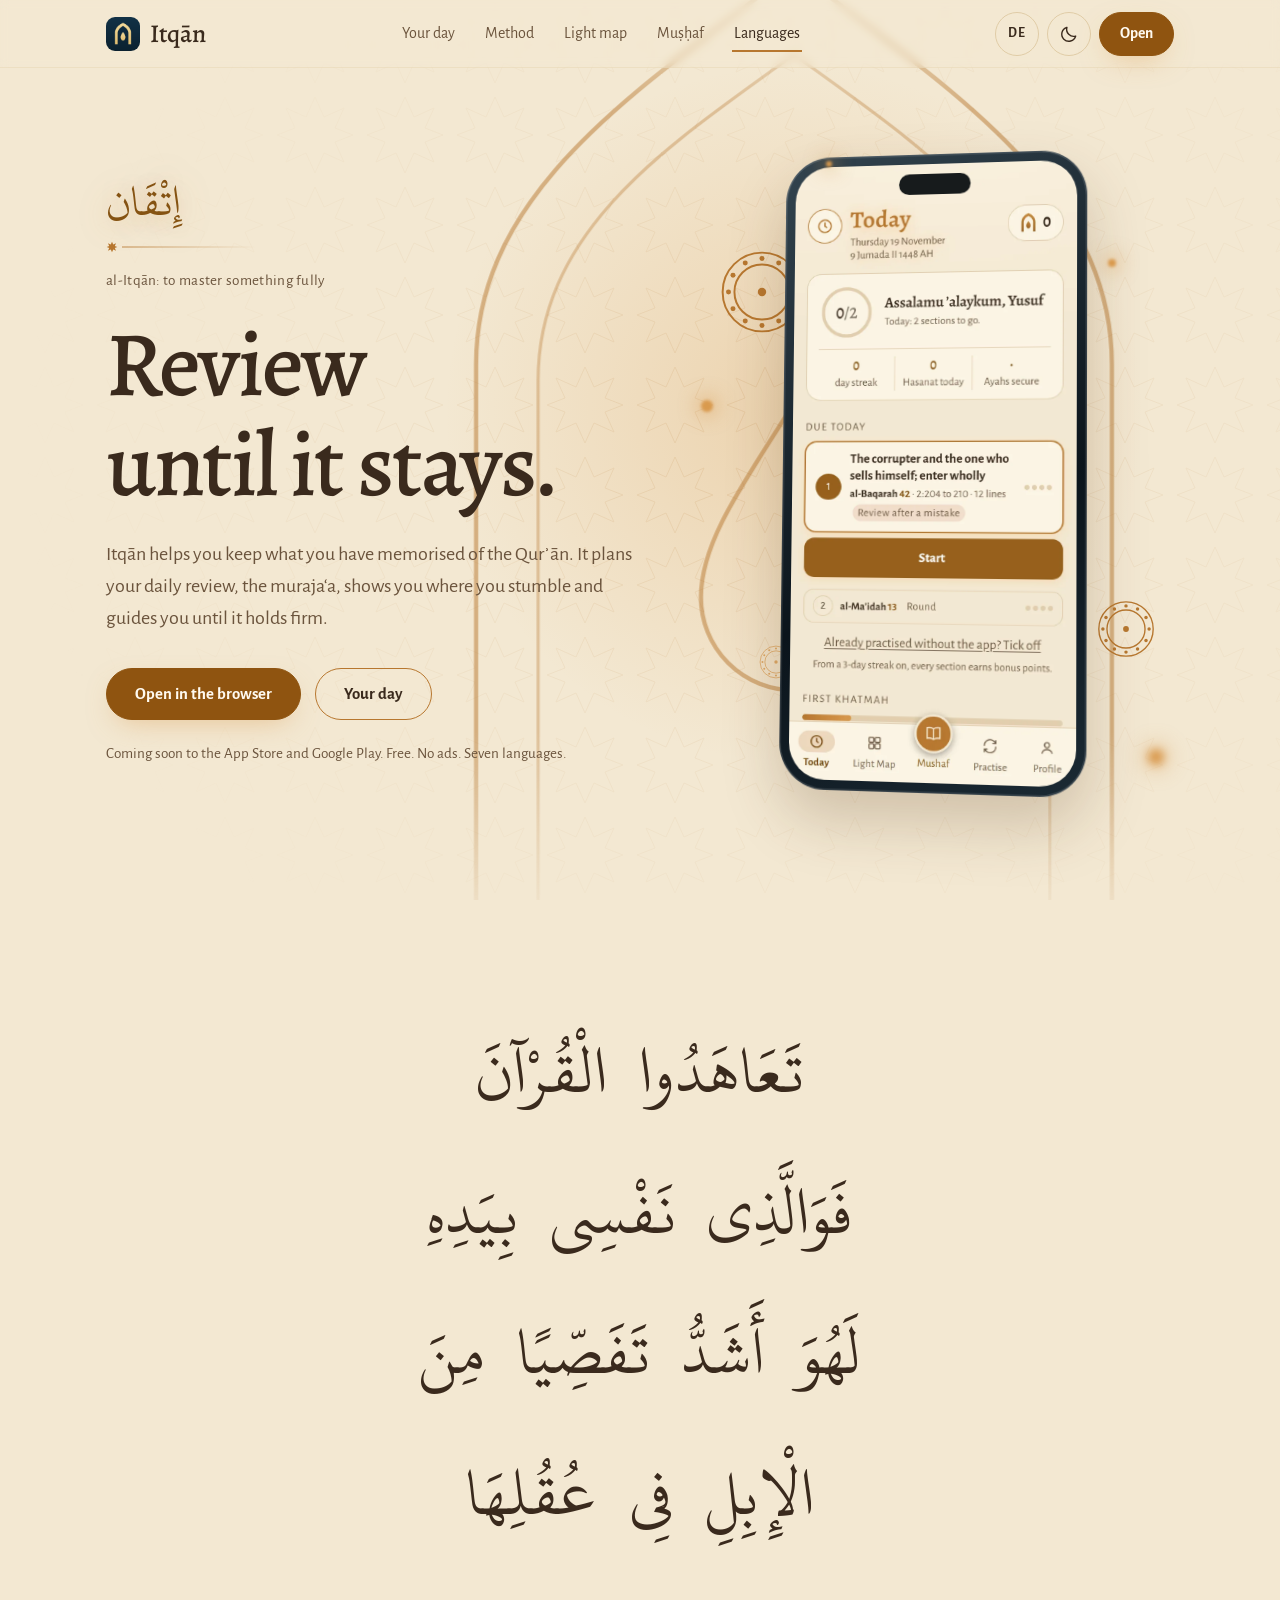
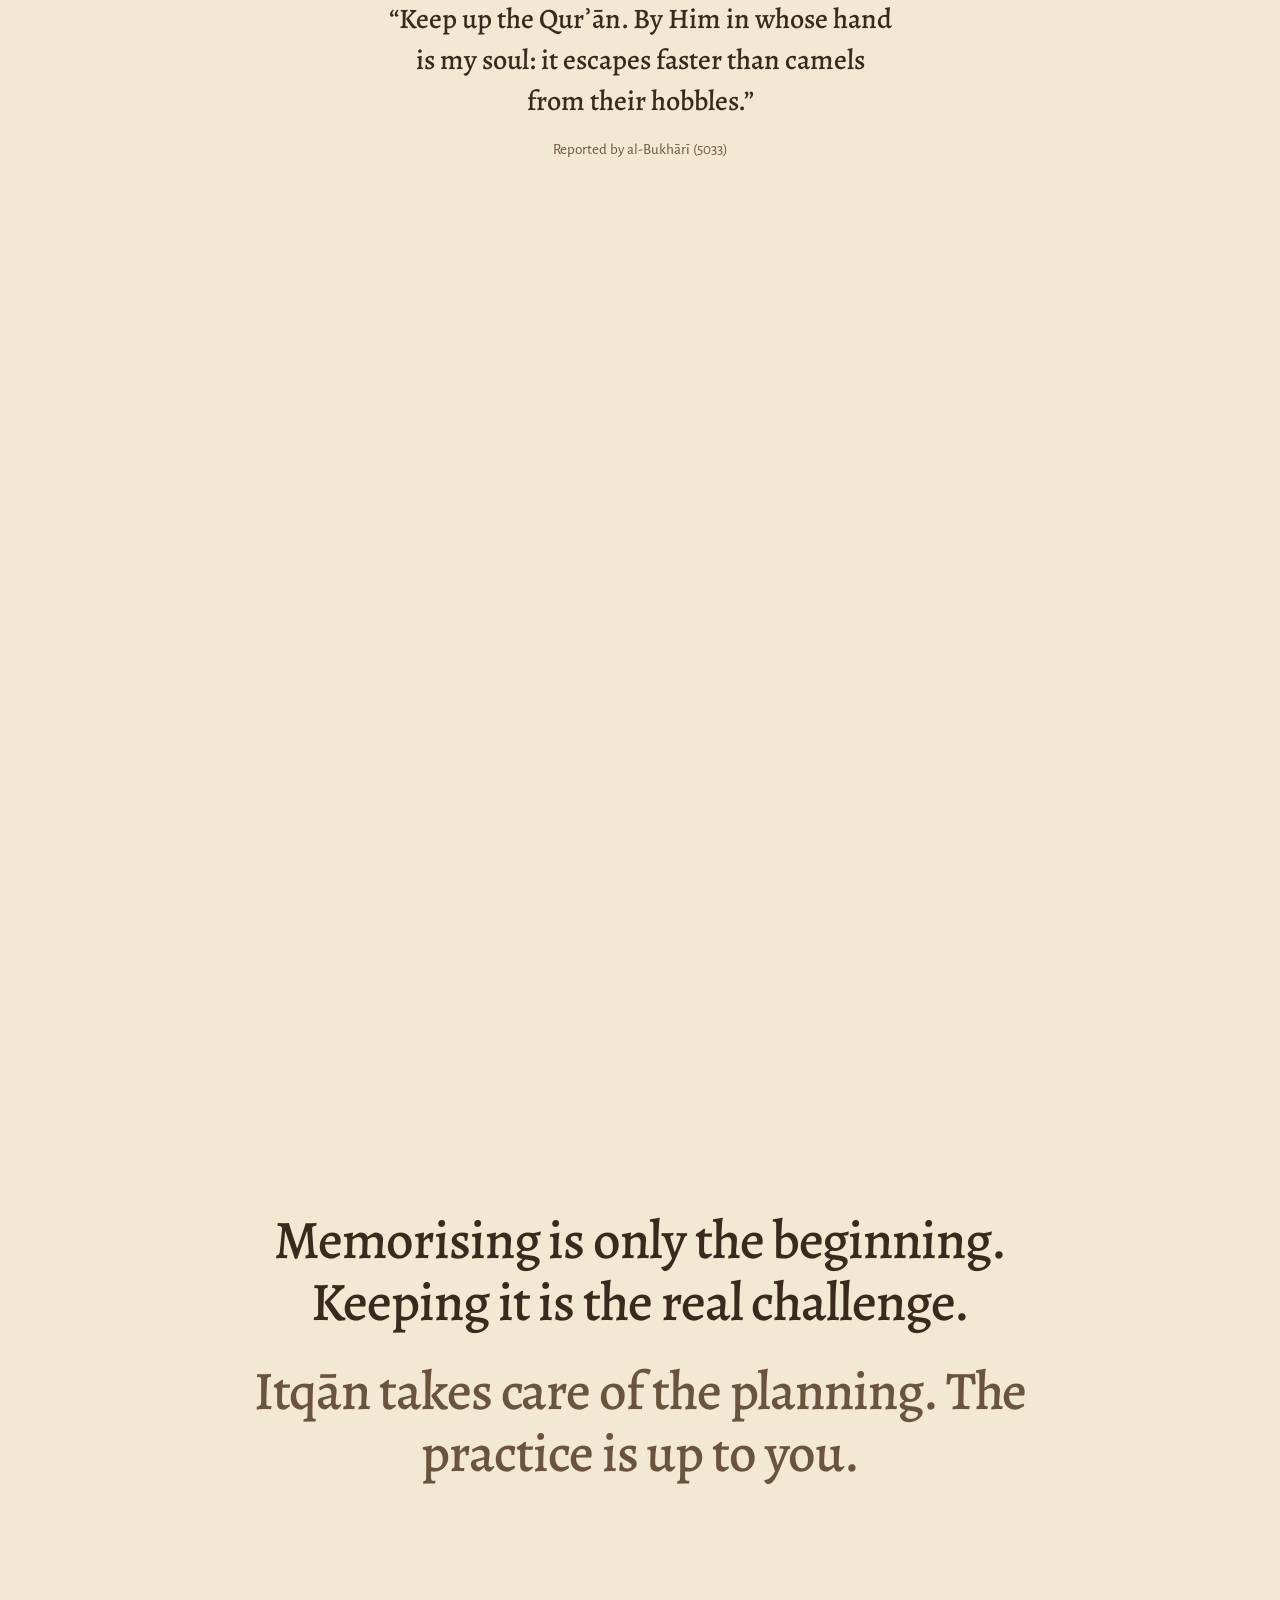
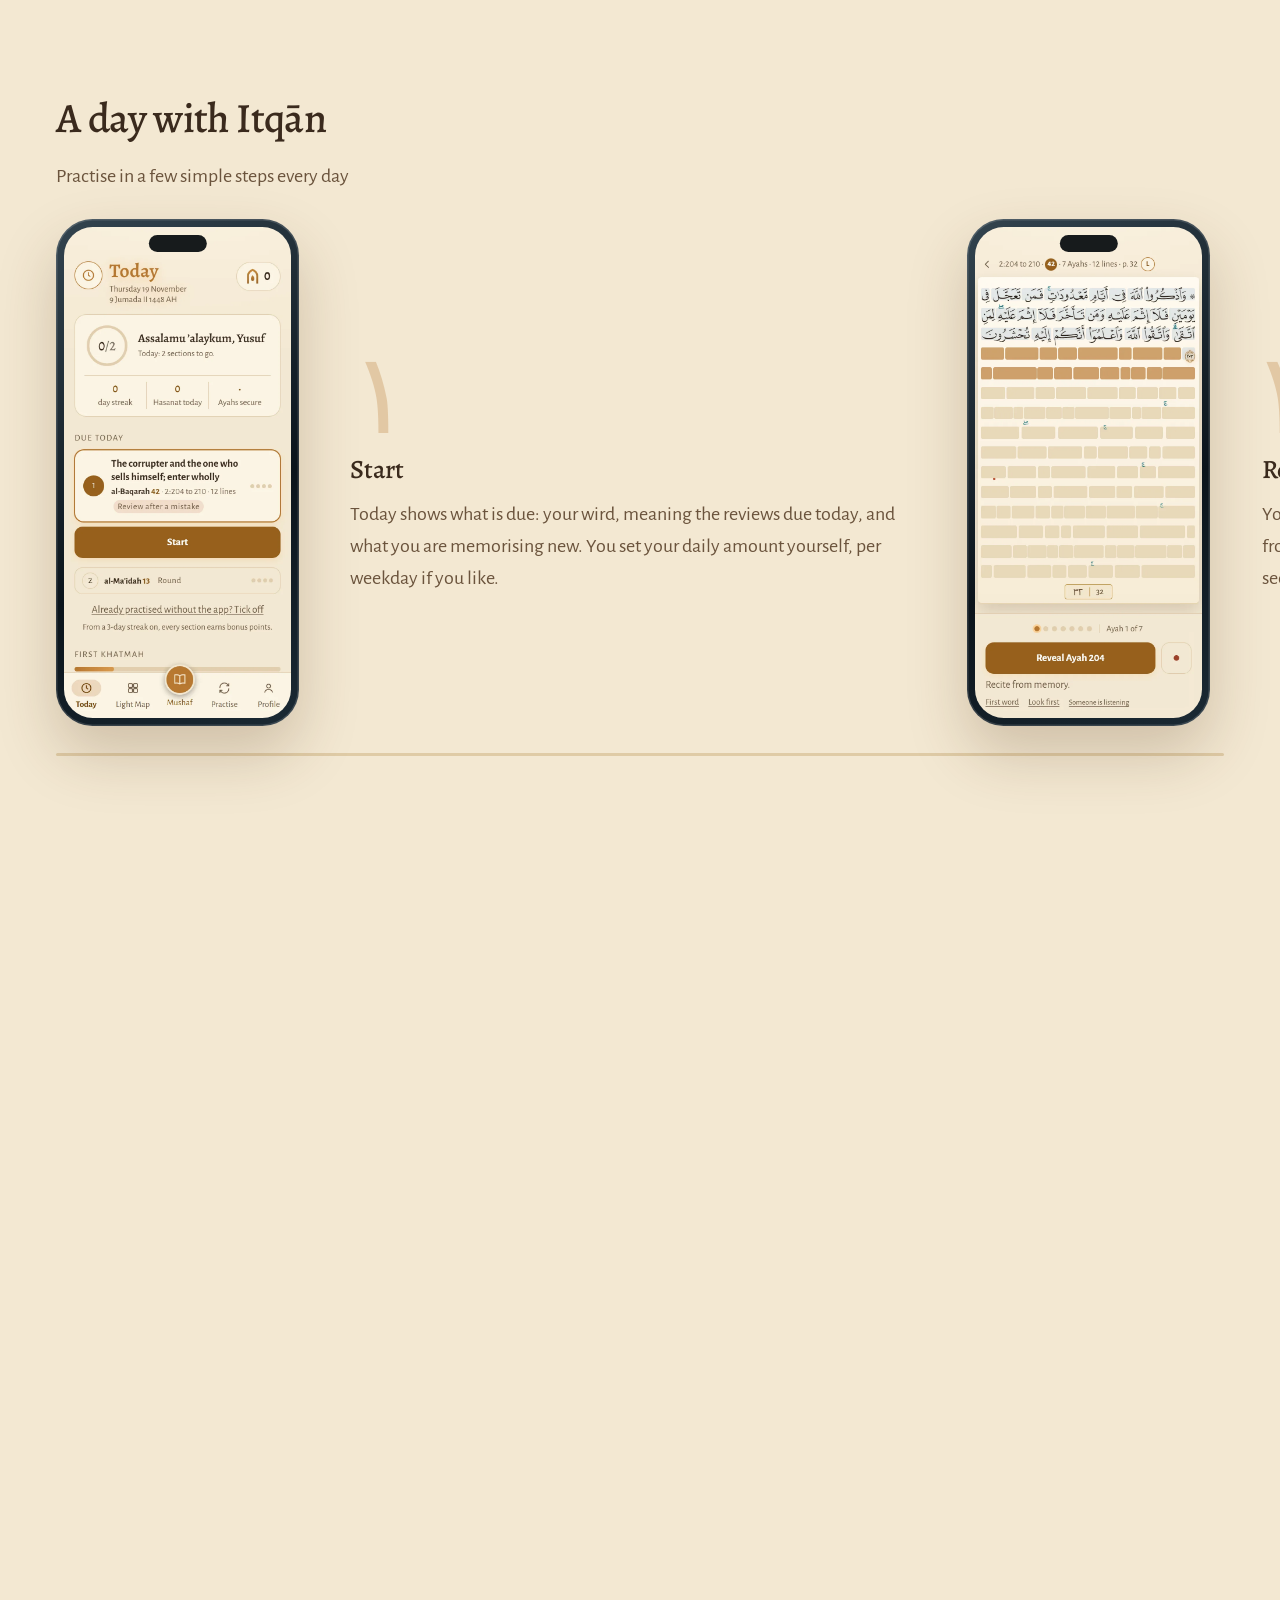
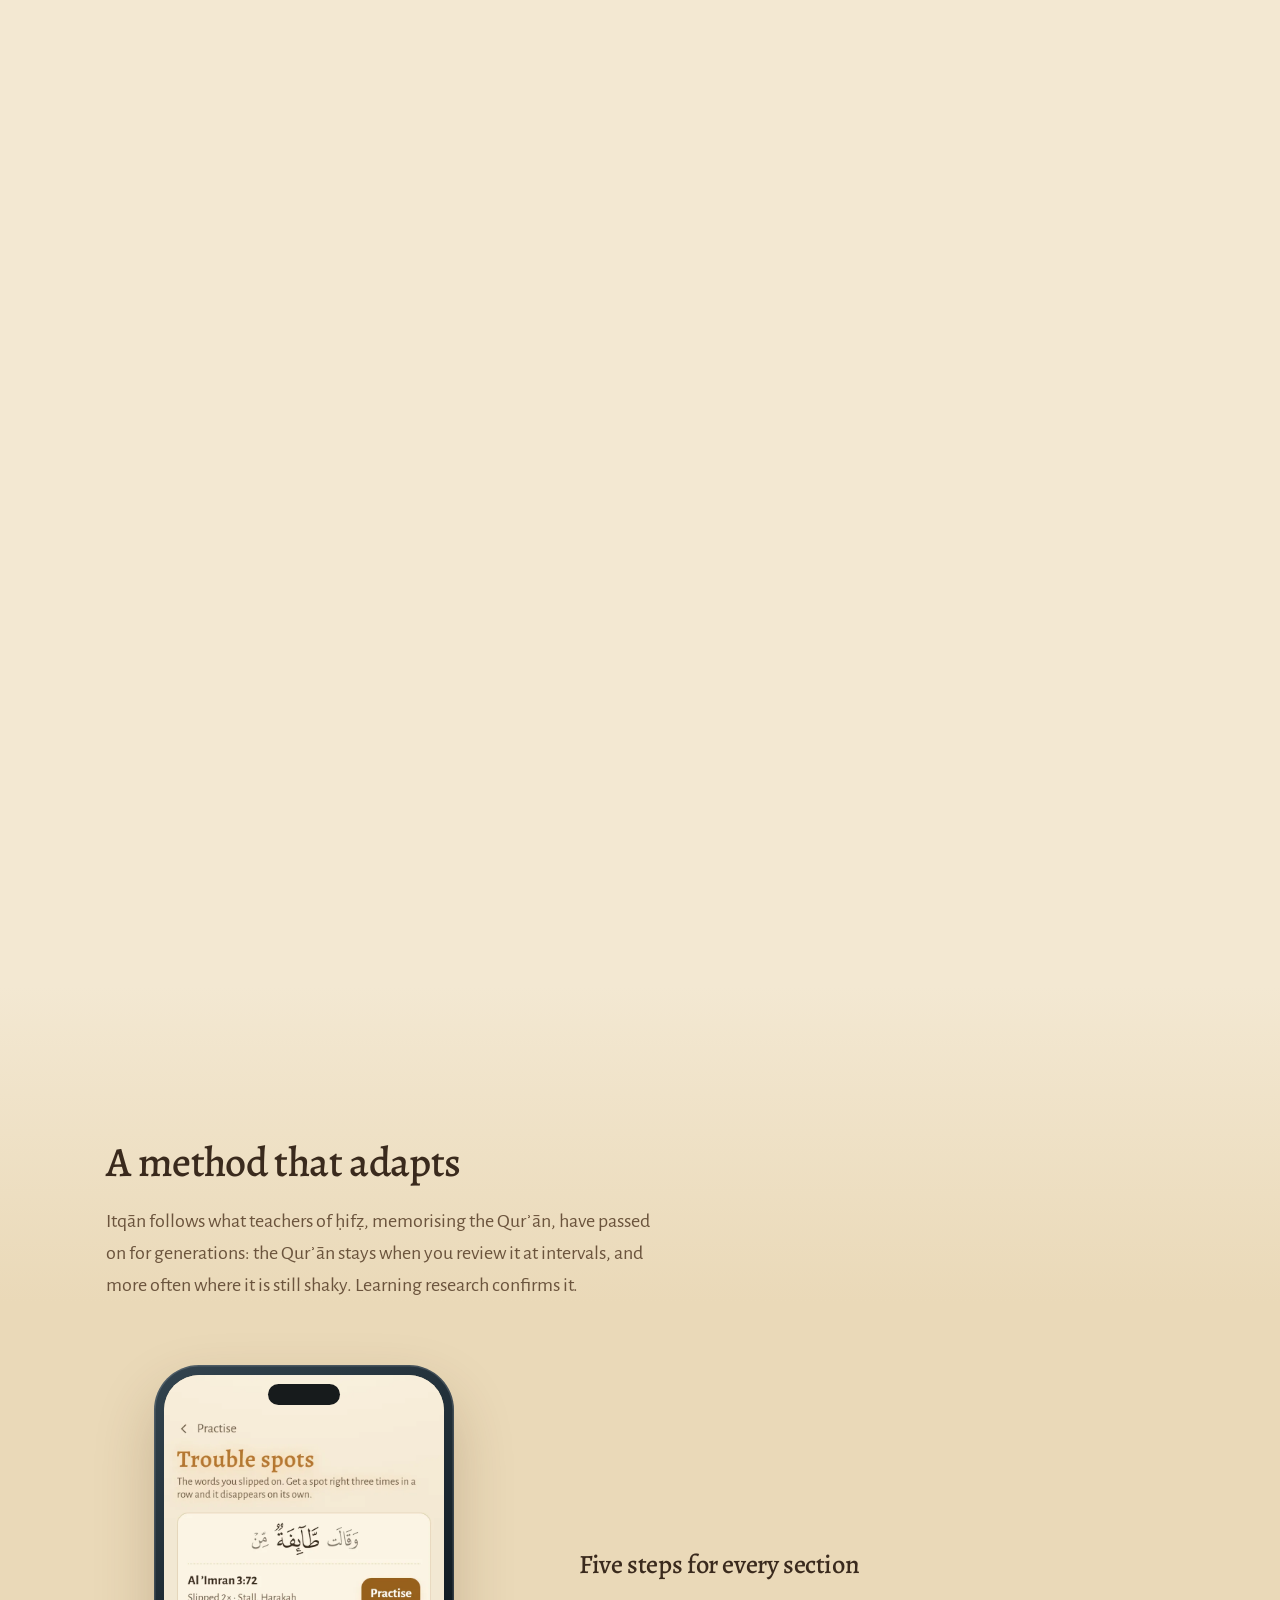
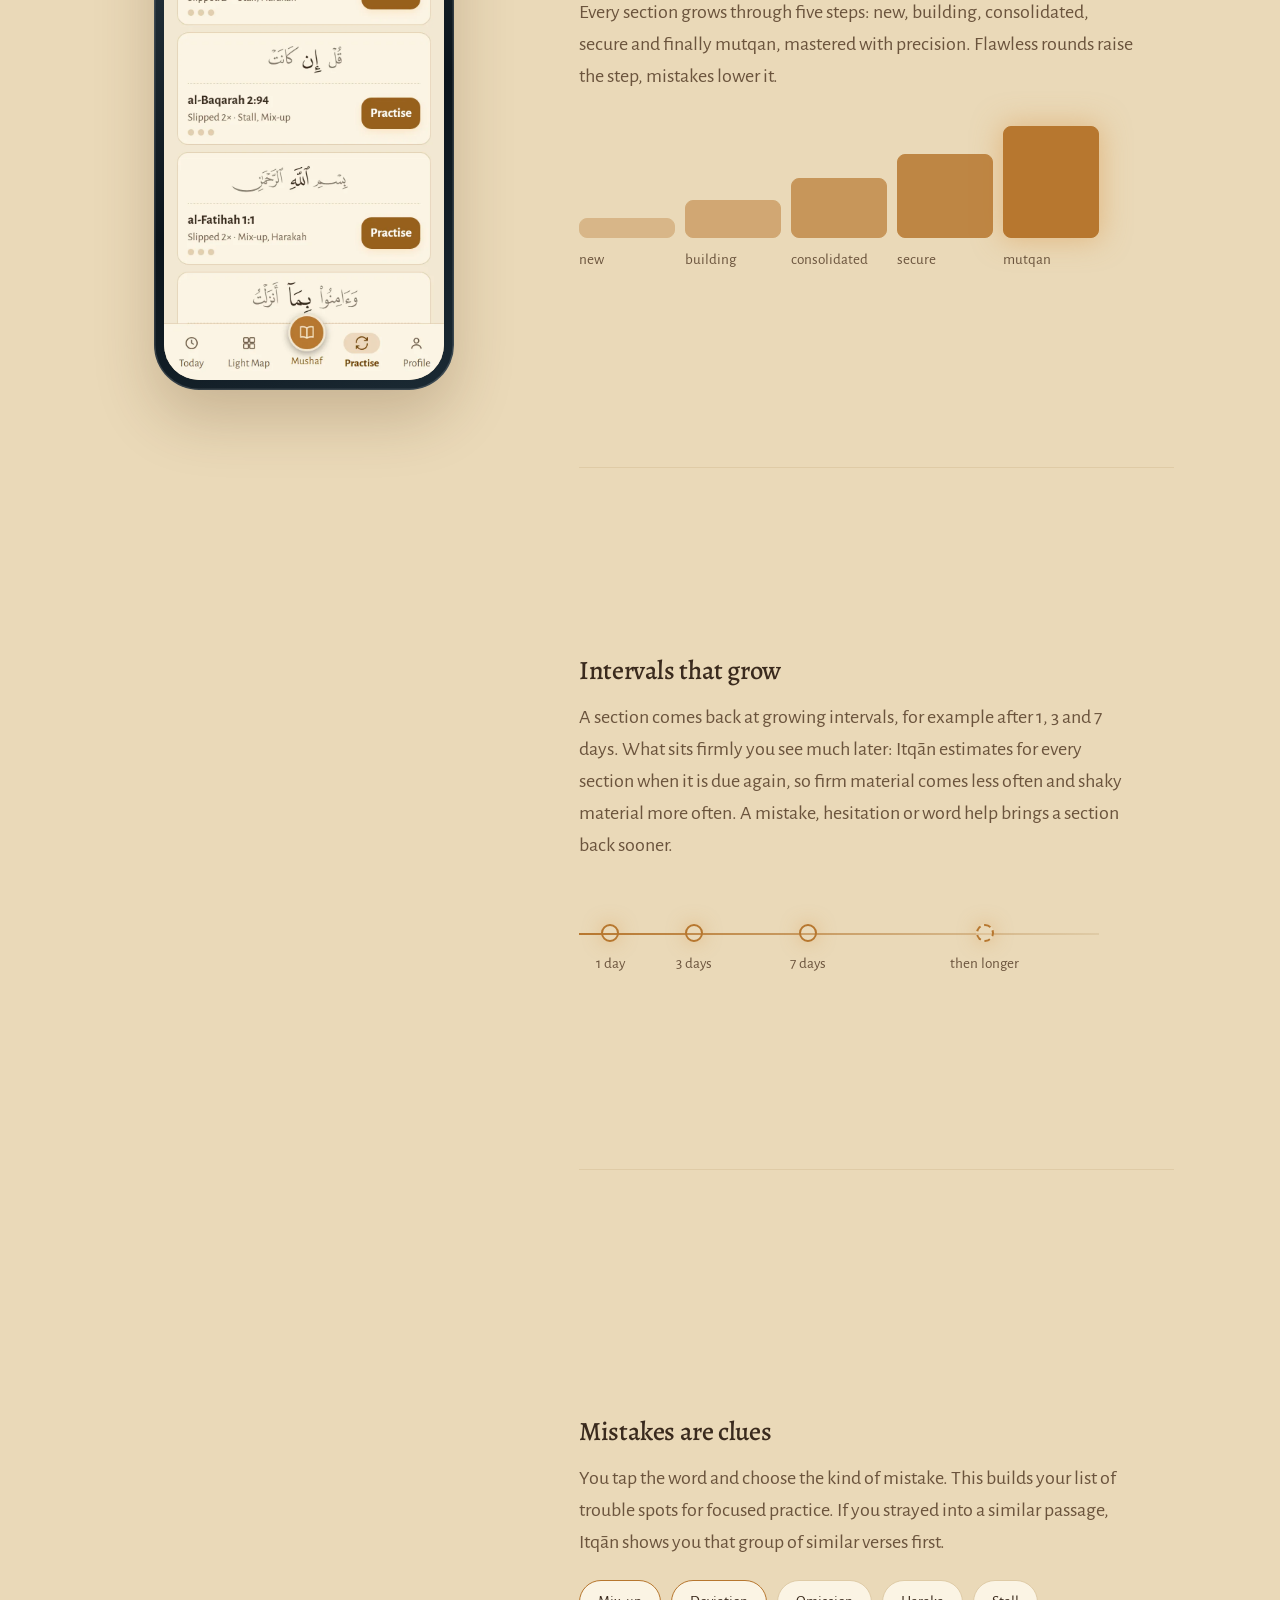
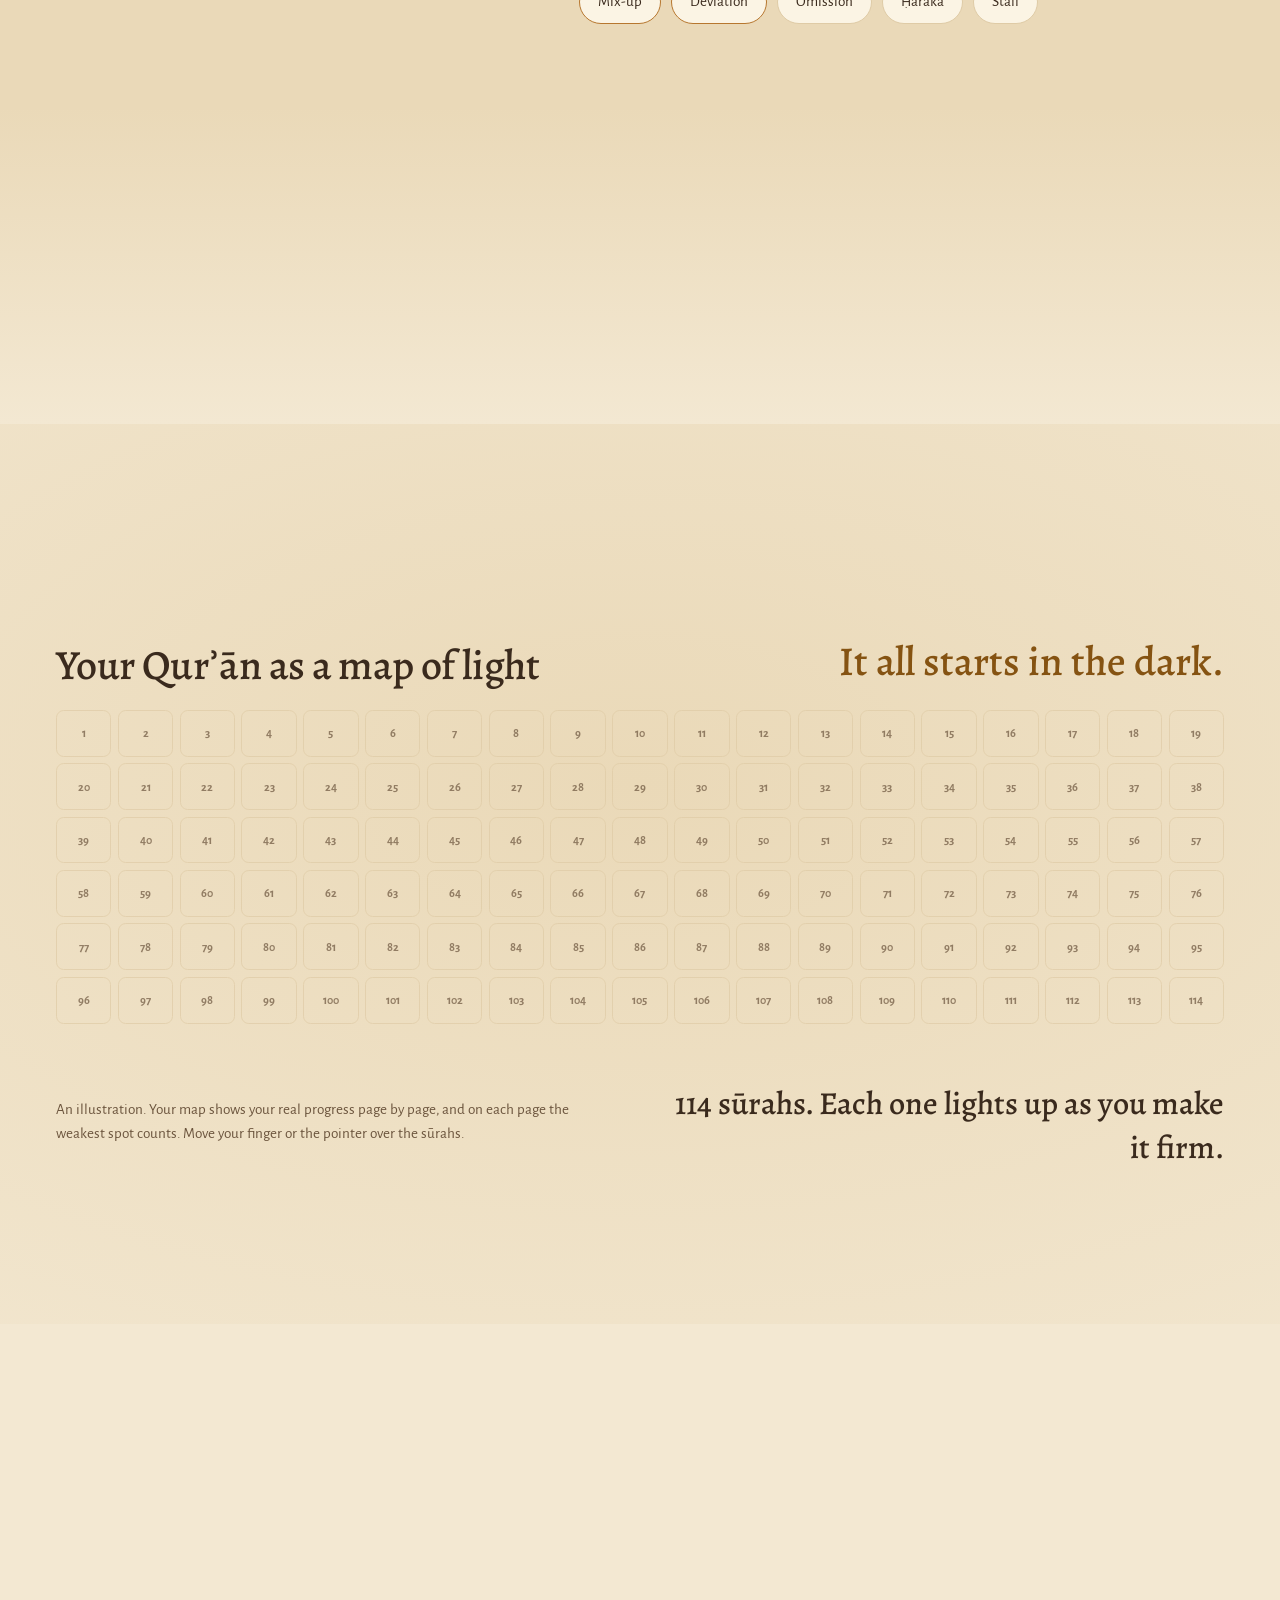
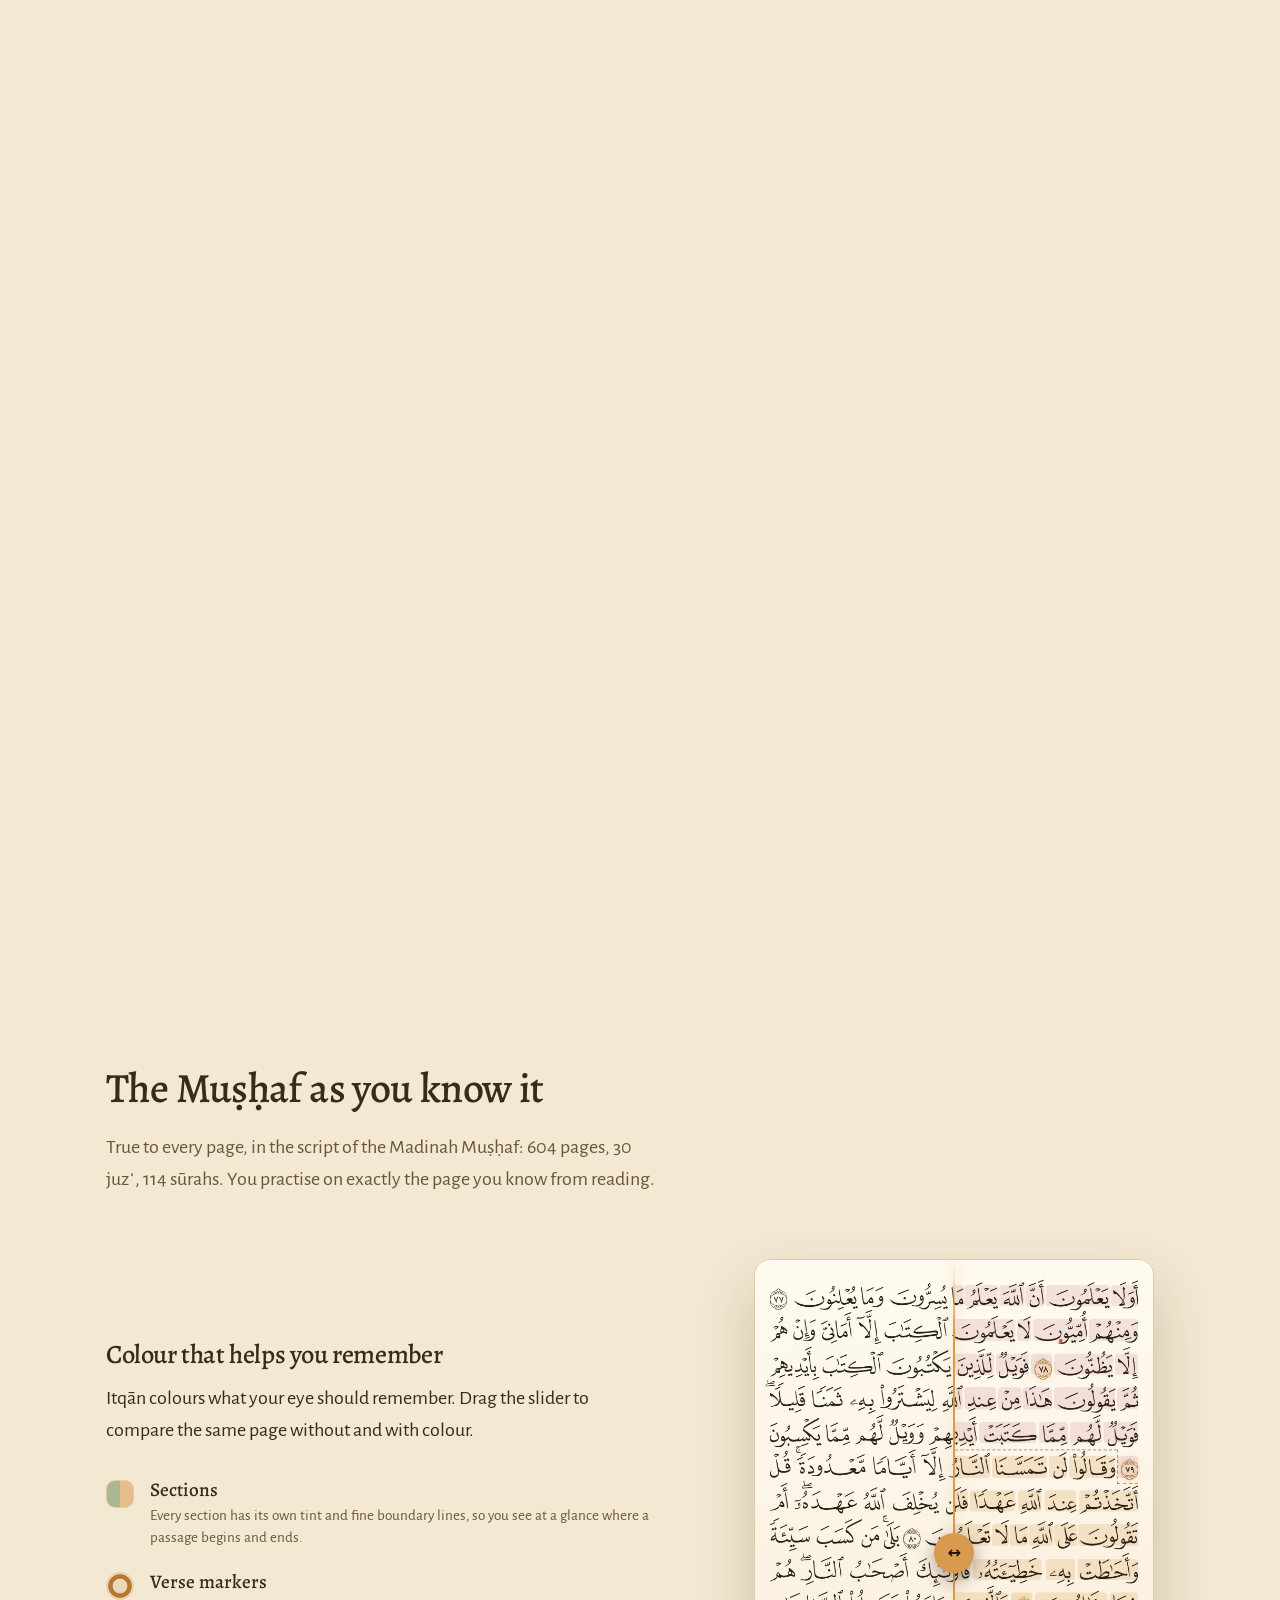
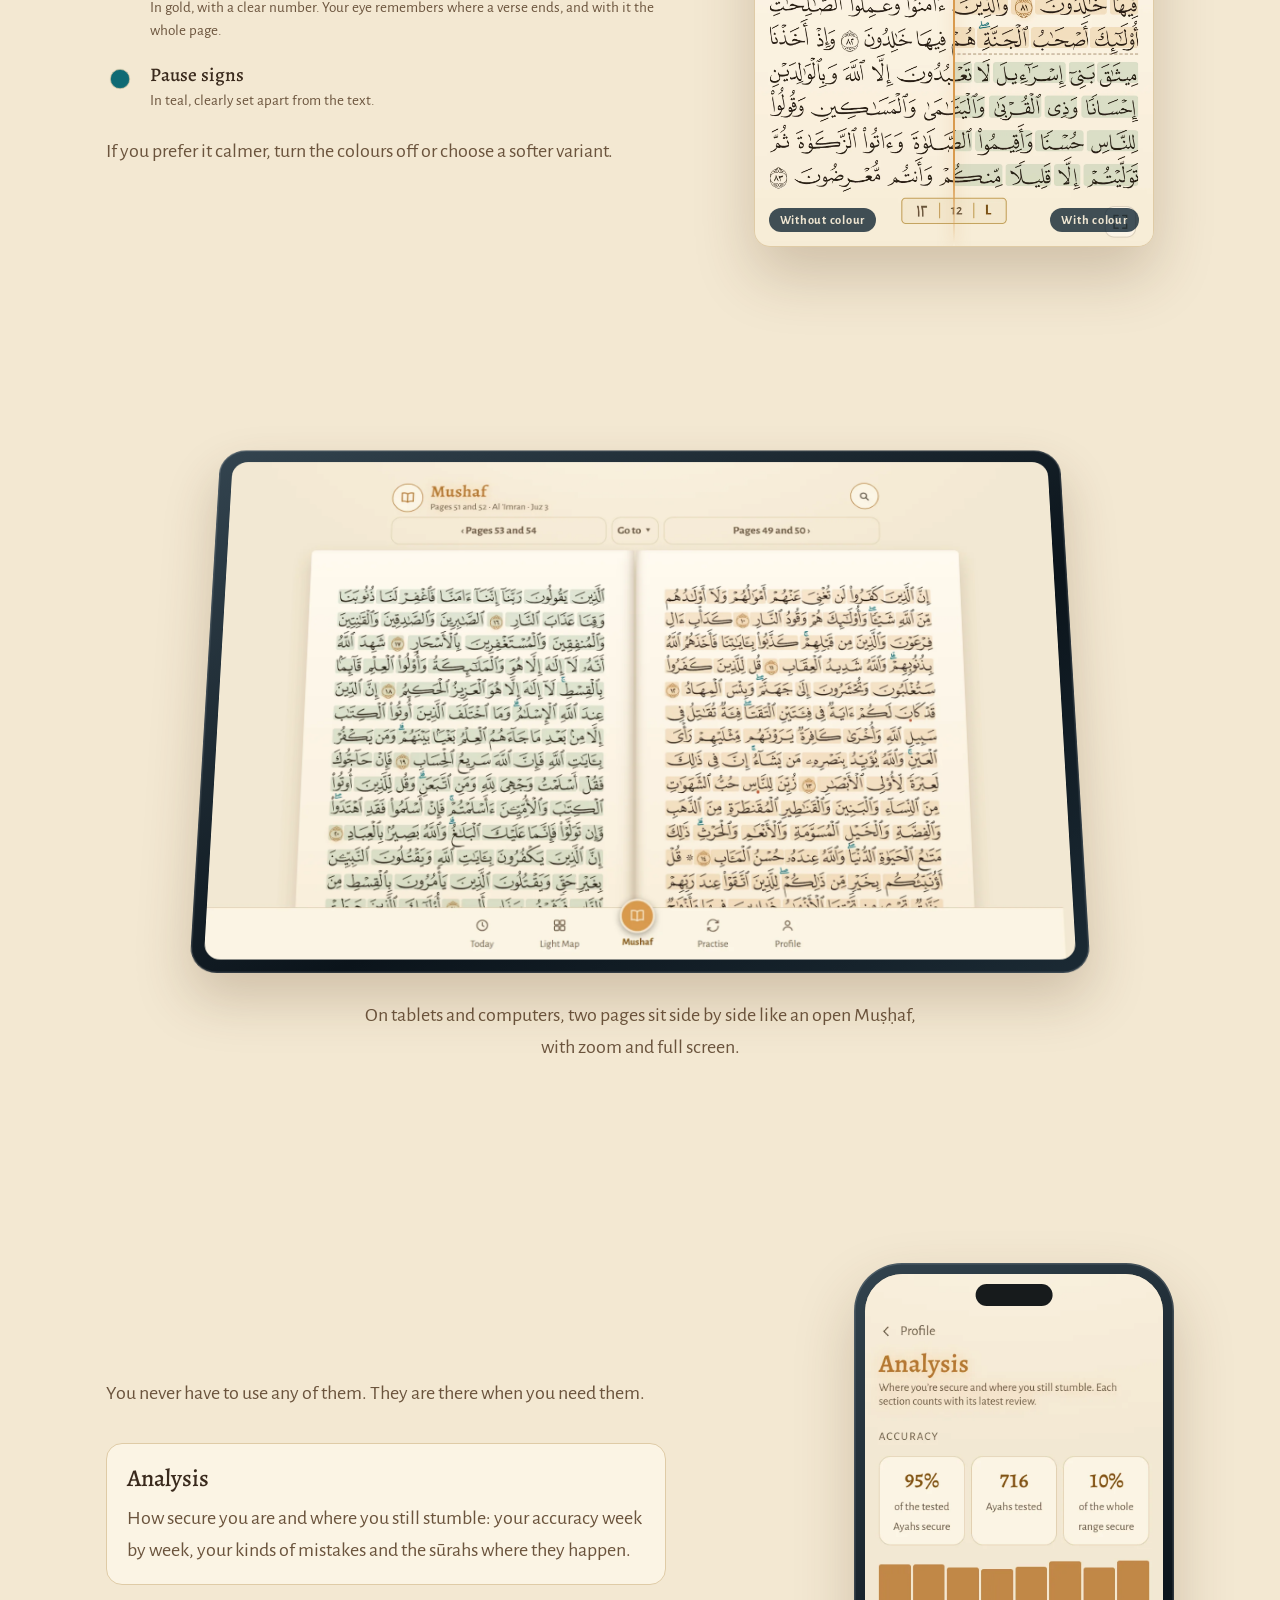
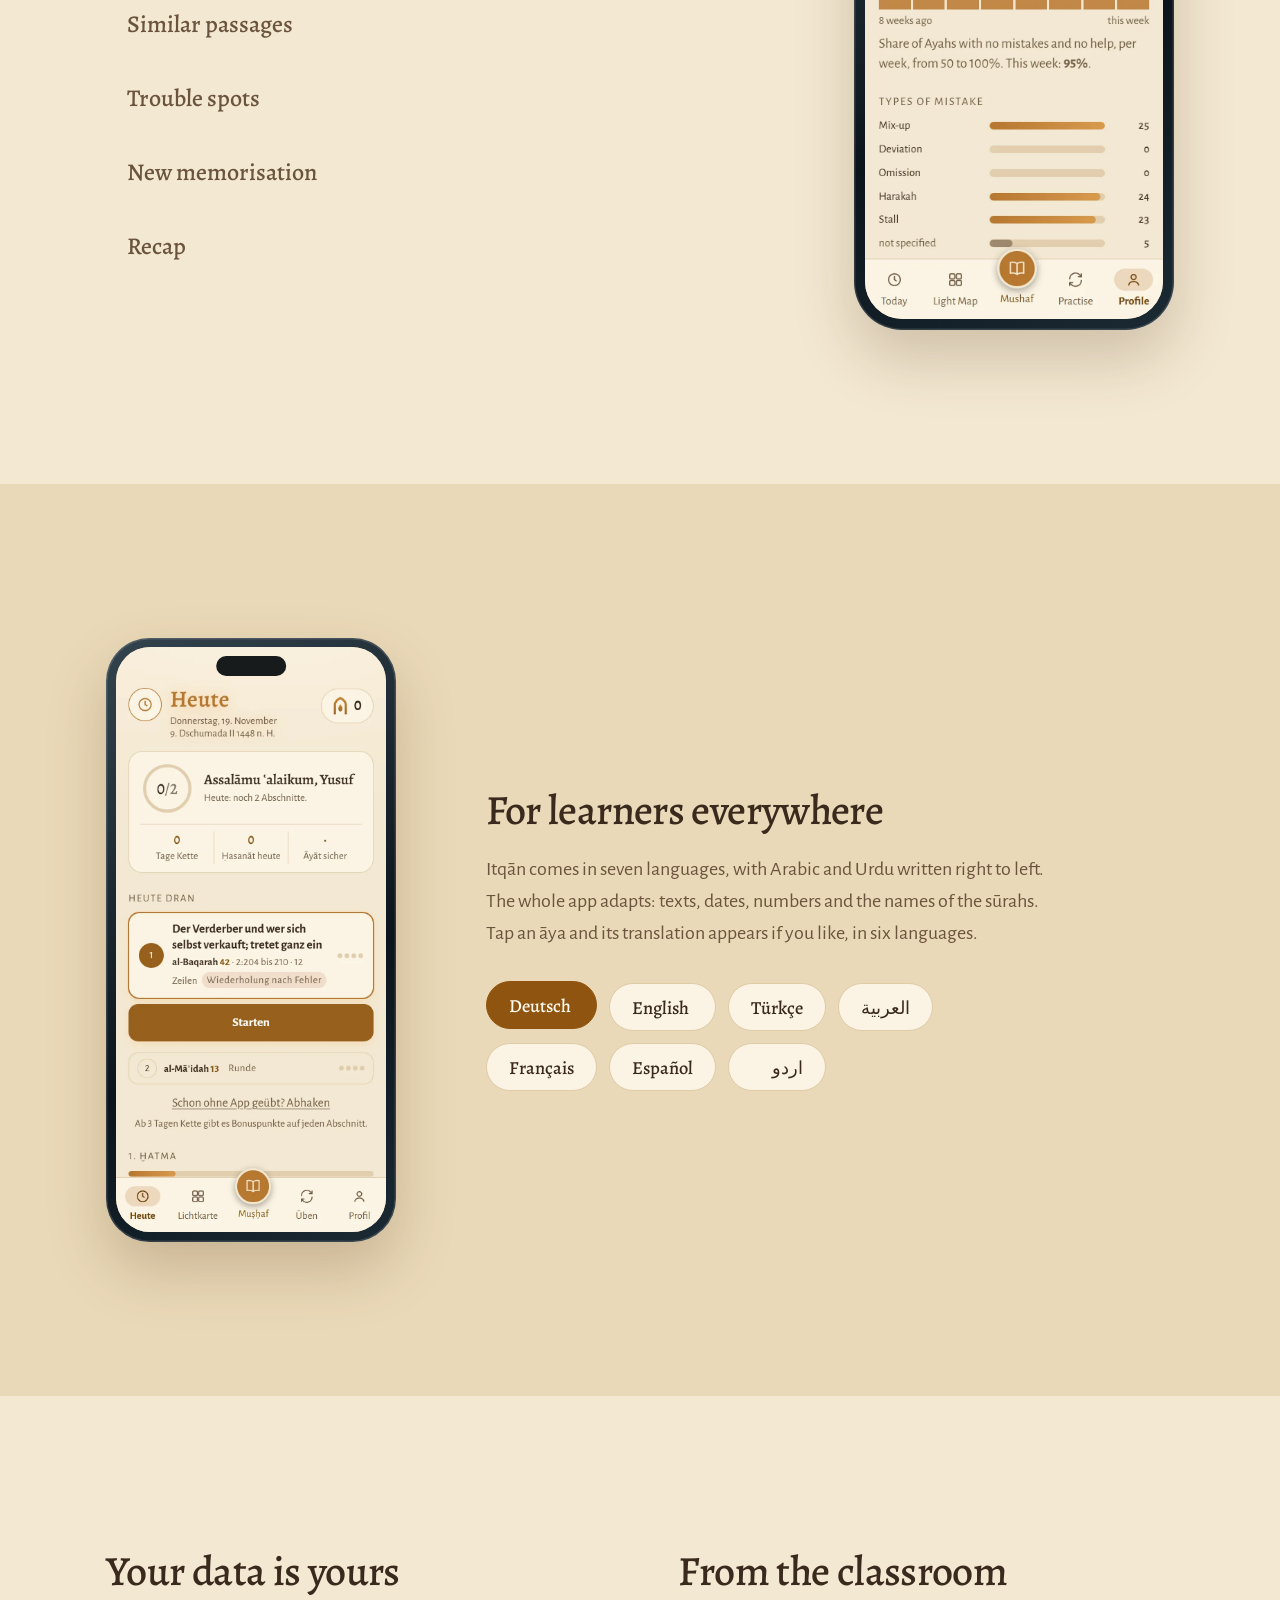
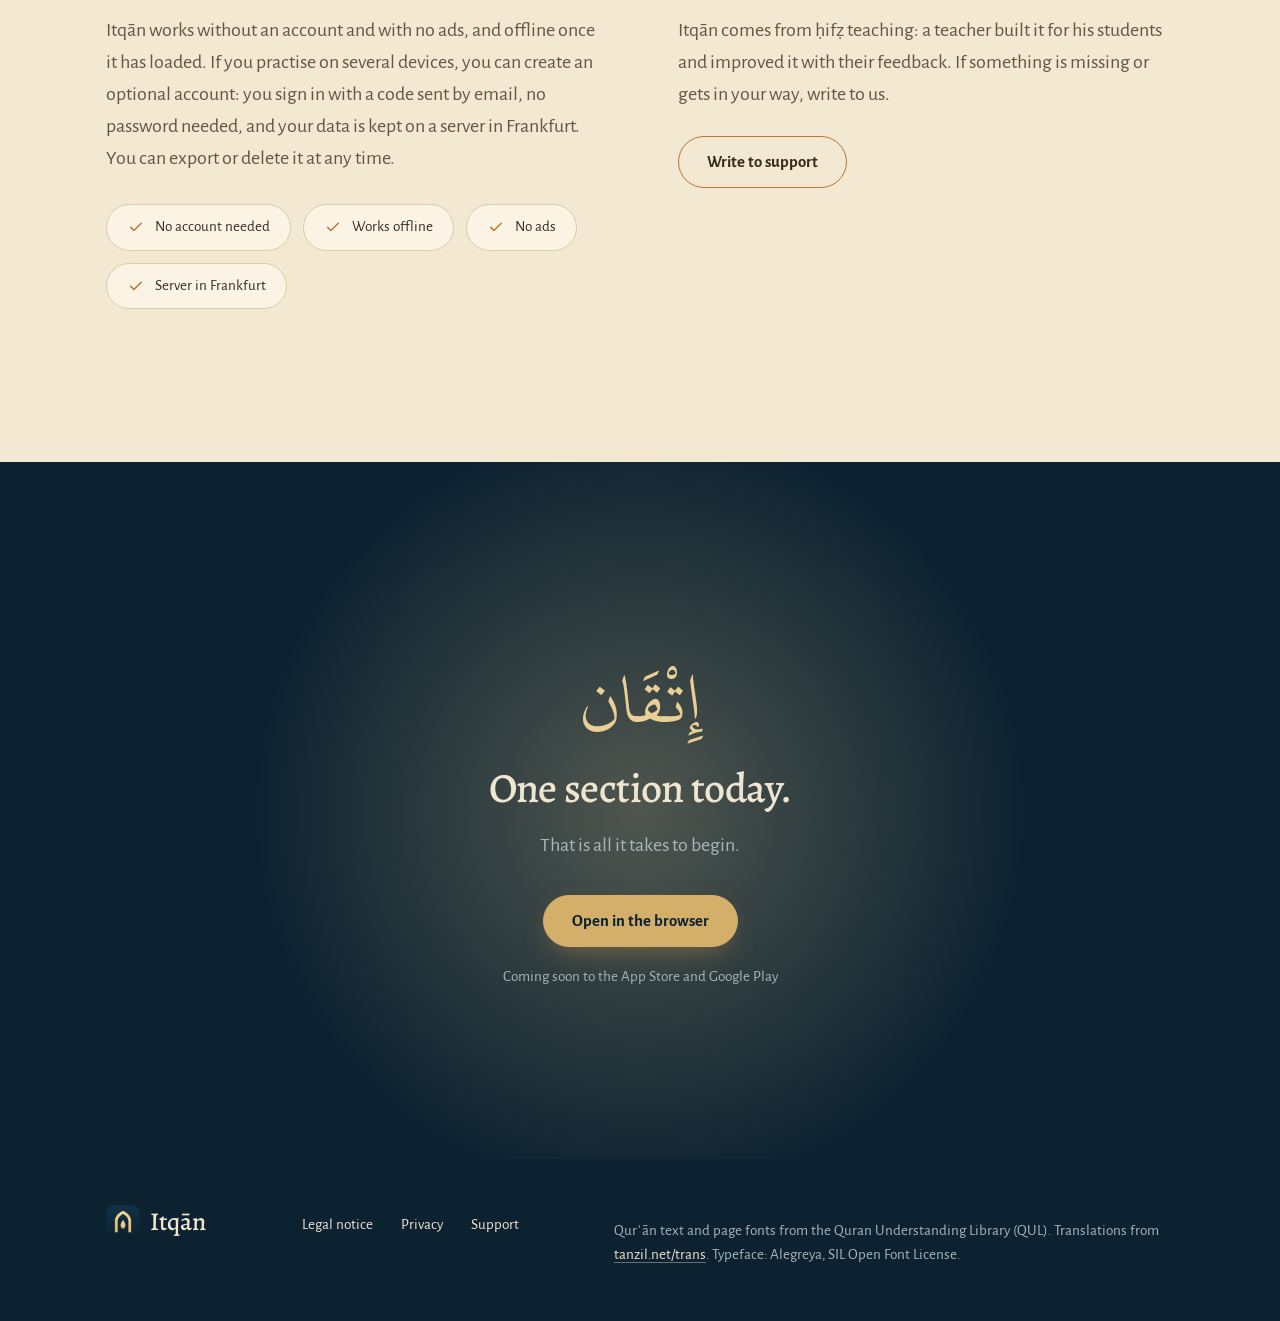
==== commit 9ec47d4d: "Website: einheitliches Schrift- und Breitenmodell (Ueberschriften, Texte, Kleintexte, Lesebreite) Co" ====
--- a/en/index.html
+++ b/en/index.html
@@ -156,7 +156,7 @@
   <h2 class="rv">One section today.</h2>
   <p class="rv" style="--d:.1s">That is all it takes to begin.</p>
   <div class="cta rv" style="--d:.2s"><a class="knopf haupt" href="https://ali-seckin.github.io/itqan/">Open in the browser</a></div>
-  <p class="rv" style="--d:.3s;font-size:.98rem">Coming soon to the App Store and Google Play</p>
+  <p class="rv klein" style="--d:.3s">Coming soon to the App Store and Google Play</p>
 </div></section>
 </main>
 
--- a/css/site.css
+++ b/css/site.css
@@ -15,6 +15,7 @@
   --schatten:0 28px 60px rgba(80,50,20,.22);--glow:rgba(217,154,78,.5);--glas:rgba(251,244,228,.72);
   --kopf:'Itqan Ain','Alegreya',Georgia,serif;--fliess:'Alegreya Sans',system-ui,-apple-system,'Segoe UI',sans-serif;
   --ar:'Uthmani','Geeza Pro','Noto Naskh Arabic',serif;
+  --t-text:clamp(1.0625rem,1.1vw + .8rem,1.25rem);--t-klein:.95rem;--t-h2:clamp(1.65rem,3.1vw + .35rem,2.6rem);--t-h3:clamp(1.35rem,1vw + 1rem,1.65rem);--t-h4:1.2rem;--lese:35rem;
   --wrap:1180px;--rand-x:clamp(20px,5vw,56px);--abschnitt:clamp(88px,12vw,168px);
   color-scheme:light;
 }
@@ -25,14 +26,14 @@
 }
 *{box-sizing:border-box;margin:0;padding:0}
 html{scroll-behavior:smooth;-webkit-text-size-adjust:100%}
-body{background:var(--bg);color:var(--text);font:400 clamp(1.0625rem,1.1vw + .8rem,1.25rem)/1.6 var(--fliess);-webkit-font-smoothing:antialiased;overflow-x:hidden}
+body{background:var(--bg);color:var(--text);font:400 var(--t-text)/1.6 var(--fliess);-webkit-font-smoothing:antialiased;overflow-x:hidden}
 img{display:block;max-width:100%;height:auto}
 a{color:inherit}
 h1,h2,h3{font-family:var(--kopf);font-weight:500;line-height:1.08;letter-spacing:-.015em;text-wrap:balance}
 h1{font-size:clamp(2.9rem,7.2vw,6rem);letter-spacing:-.025em}
-h2{font-size:clamp(2.1rem,4.6vw,3.7rem);max-width:17ch}
-h3{font-size:clamp(1.5rem,2.4vw,2rem);line-height:1.15}
-p{max-width:58ch;text-wrap:pretty}
+h2{font-size:var(--t-h2)}
+h3{font-size:var(--t-h3);line-height:1.15}
+p{max-width:var(--lese);text-wrap:pretty}
 .ar{font-family:var(--ar);direction:rtl;unicode-bidi:isolate}
 .wrap{max-width:var(--wrap);margin:0 auto;padding-inline:var(--rand-x)}
 .leise{color:var(--leise)}
@@ -95,11 +96,11 @@
 .titel-rahmen{display:inline-flex;flex-direction:column;align-items:flex-start;gap:12px;margin-bottom:16px;color:var(--gold-d)}
 .ar-titel{font-size:clamp(2.4rem,3.6vw,3.1rem);color:var(--gold);line-height:1.2;margin:0;text-shadow:0 0 28px var(--glow)}
 .titel-zier{display:block;width:150px;height:12px;overflow:visible}
-.ar-unter{font-size:1rem;color:var(--leise);margin-bottom:22px;letter-spacing:.02em;text-align:left}
+.ar-unter{font-size:var(--t-klein);color:var(--leise);margin-bottom:22px;letter-spacing:.02em;text-align:left}
 .held h1{margin-bottom:24px}
-.lead{font-size:clamp(1.15rem,1.2vw + .9rem,1.4rem);color:var(--leise);max-width:46ch}
+.lead{color:var(--leise);max-width:var(--lese)}
 .cta{display:flex;flex-wrap:wrap;gap:14px;margin-top:34px}
-.held-note{margin-top:22px;font-size:.98rem;color:var(--leise)}
+.held-note{margin-top:22px;font-size:var(--t-klein);color:var(--leise)}
 .buehne{position:relative;display:flex;justify-content:center;align-items:center;min-height:min(78vh,720px);perspective:1400px}
 .buehne .phone{--w:clamp(230px,24vw,310px);transform:rotateY(var(--ry,-8deg)) rotateX(var(--rx,3deg)) translateY(var(--py,0));transition:transform .25s ease-out;will-change:transform}
 .fl{position:absolute;pointer-events:none;will-change:transform}
@@ -124,7 +125,7 @@
 .had-ar .w.an{opacity:1;transform:none}
 .had-ar .w.neu{color:var(--gold)}
 .had-de{margin:34px auto 0;font:500 clamp(1.25rem,2.2vw,1.8rem)/1.45 var(--kopf);max-width:34ch;color:var(--text);opacity:0;transform:translateY(14px);transition:opacity 1s,transform 1s}
-.had-q{margin-top:16px;font-size:.98rem;color:var(--leise);opacity:0;transition:opacity 1s .3s}
+.had-q{margin-top:16px;font-size:var(--t-klein);color:var(--leise);opacity:0;transition:opacity 1s .3s}
 .had-de.an,.had-q.an{opacity:1;transform:none}
 .no-js .had-ar .w,.no-js .had-de,.no-js .had-q{opacity:1;transform:none}
 .satz{padding:var(--abschnitt) 0 calc(var(--abschnitt)*.6)}
@@ -169,7 +170,7 @@
 .meth-text p{color:var(--leise)}
 .meth-phone-inline{display:none}
 .stufen{display:flex;align-items:flex-end;gap:10px;margin:34px 0 10px;max-width:520px}
-.stufe{flex:1;display:flex;flex-direction:column;gap:10px;font-size:.92rem;color:var(--leise)}
+.stufe{flex:1;display:flex;flex-direction:column;gap:10px;font-size:var(--t-klein);color:var(--leise)}
 .stufe i{display:block;height:var(--h);border-radius:8px;background:var(--rand);border:1px solid var(--rand);transition:background .6s var(--t,0s),box-shadow .6s var(--t,0s),border-color .6s var(--t,0s)}
 .stufe:nth-child(1){--h:20px;--t:.1s}.stufe:nth-child(2){--h:38px;--t:.35s}.stufe:nth-child(3){--h:60px;--t:.6s}.stufe:nth-child(4){--h:84px;--t:.85s}.stufe:nth-child(5){--h:112px;--t:1.1s}
 .stufen.in .stufe i{background:var(--gold-d);border-color:var(--gold-d)}
@@ -180,10 +181,10 @@
 .zeit.in::after{transform:scaleX(1)}
 .zeit .pkt{position:absolute;top:50%;width:18px;height:18px;margin:-9px 0 0 -9px;border-radius:50%;background:var(--bg2);border:2px solid var(--gold-d);display:grid;place-items:center;transition:transform .6s,box-shadow .6s;transform:scale(0)}
 .zeit.in .pkt{transform:scale(1);box-shadow:0 0 18px var(--glow)}
-.zeit .pkt span{position:absolute;top:26px;white-space:nowrap;font-size:.88rem;color:var(--leise)}
+.zeit .pkt span{position:absolute;top:26px;white-space:nowrap;font-size:var(--t-klein);color:var(--leise)}
 .zeit .pkt:nth-child(1){left:6%;transition-delay:.3s}.zeit .pkt:nth-child(2){left:22%;transition-delay:.7s}.zeit .pkt:nth-child(3){left:44%;transition-delay:1.1s}.zeit .pkt:nth-child(4){left:78%;transition-delay:1.6s;border-style:dashed}
 .chips{display:flex;flex-wrap:wrap;gap:10px;margin-top:22px}
-.chip{border:1px solid var(--rand);background:var(--karte);padding:9px 18px;border-radius:999px;font-size:1rem}
+.chip{border:1px solid var(--rand);background:var(--karte);padding:9px 18px;border-radius:999px;font-size:var(--t-klein)}
 .chip.hin{border-color:var(--gold-d)}
 @media (max-width:900px){
   .meth-gitter{grid-template-columns:1fr}.meth-phone{display:none}
@@ -197,7 +198,7 @@
 .karte-szene .klebt{background:radial-gradient(120% 90% at 50% 40%,var(--bg2),var(--bg));align-content:center;gap:clamp(12px,2.4vh,32px);padding-top:76px;padding-bottom:16px}
 :root[data-theme=dunkel] .karte-szene .klebt{background:radial-gradient(120% 90% at 50% 40%,#0f2a3a,#061219)}
 .karte-kopf{display:grid;grid-template-columns:1fr auto;gap:20px;align-items:end;width:min(100%,var(--wrap));margin:0 auto}
-.karte-kopf h2{max-width:14ch;font-size:clamp(2rem,4.4vw,3.4rem)}
+.karte-kopf h2{max-width:none}
 .karte-stufe{font:500 clamp(1.6rem,3.2vw,2.6rem)/1.1 var(--kopf);color:var(--gold);text-align:right;min-width:11ch;min-height:1.2em;transition:opacity .4s}
 .lk-wrap{position:relative;width:min(100%,var(--wrap));margin:0 auto}
 .lk{display:grid;grid-template-columns:repeat(19,1fr);gap:clamp(3px,.5vw,7px);position:relative}
@@ -214,13 +215,13 @@
 .lk-z.fokus{outline:2px solid var(--gold-l);outline-offset:2px;z-index:2}
 .lk-info{position:absolute;left:0;right:0;bottom:-2.2em;height:1.8em;display:flex;justify-content:center;align-items:center;gap:14px;font-size:1rem;color:var(--leise);opacity:0;transition:opacity .3s;pointer-events:none}
 .lk-info.an{opacity:1}.lk-info .ar{font-size:1.4rem;color:var(--gold)}
-.karte-fuss{display:flex;justify-content:space-between;gap:20px;align-items:baseline;width:min(100%,var(--wrap));margin:clamp(24px,4vh,44px) auto 0;color:var(--leise);font-size:.98rem}
-.karte-fuss p{max-width:60ch}
+.karte-fuss{display:flex;justify-content:space-between;gap:20px;align-items:baseline;width:min(100%,var(--wrap));margin:clamp(24px,4vh,44px) auto 0;color:var(--leise);font-size:var(--t-klein)}
+.karte-fuss p{max-width:var(--lese)}
 .karte-ende{font:500 clamp(1.3rem,2.6vw,2rem) var(--kopf);color:var(--text);text-align:right;opacity:0;transform:translateY(10px);transition:opacity .8s,transform .8s}
 .karte-ende.an{opacity:1;transform:none}
 .lk-schein{position:absolute;inset:-20px;pointer-events:none;background:radial-gradient(circle 160px at var(--mx,-999px) var(--my,-999px),var(--glow),transparent 70%);opacity:.5;mix-blend-mode:screen}
 :root:not([data-theme=dunkel]) .lk-schein{mix-blend-mode:multiply;opacity:.35}
-@media (max-width:900px){.lk{grid-template-columns:repeat(12,1fr)}.karte-kopf{grid-template-columns:1fr;gap:6px}.karte-kopf h2{font-size:clamp(1.7rem,6.4vw,2.4rem);max-width:none}.karte-stufe{text-align:left;font-size:clamp(1.3rem,5vw,1.8rem)}.karte-fuss{flex-direction:column;gap:8px;margin-top:14px}.karte-fuss p{font-size:.88rem}.karte-ende{text-align:left;font-size:1.15rem}.lk-z{aspect-ratio:1;font-size:.56rem}}
+@media (max-width:900px){.lk{grid-template-columns:repeat(12,1fr)}.karte-kopf{grid-template-columns:1fr;gap:6px}.karte-kopf h2{max-width:none}.karte-stufe{text-align:left;font-size:clamp(1.3rem,5vw,1.8rem)}.karte-fuss{flex-direction:column;gap:8px;margin-top:14px}.karte-fuss p{font-size:var(--t-klein)}.karte-ende{text-align:left;font-size:1.15rem}.lk-z{aspect-ratio:1;font-size:.56rem}}
 @media (max-width:900px) and (max-height:700px){.karte-fuss p:first-child{display:none}.karte-szene .klebt{padding-top:70px}}
 
 /* Muṣḥaf */
@@ -238,10 +239,10 @@
 .seitenbild{position:relative;width:min(100%,400px);margin-inline:auto;border-radius:16px;overflow:hidden;box-shadow:var(--schatten);border:1px solid var(--rand);background:var(--bg2);line-height:0}
 .seitenbild img{width:100%;height:auto}
 .vergleich .mit img{height:100%;object-fit:cover}
-.farblegende{display:grid;gap:18px;margin-top:30px;list-style:none;max-width:56ch}
+.farblegende{display:grid;gap:18px;margin-top:30px;list-style:none;max-width:var(--lese)}
 .farblegende li{display:grid;grid-template-columns:auto 1fr;gap:16px;align-items:start}
-.farblegende b{display:block;font:500 1.3rem var(--kopf);margin-bottom:2px}
-.farblegende p{color:var(--leise);font-size:1.02rem;line-height:1.5}
+.farblegende b{display:block;font:500 var(--t-h4) var(--kopf);margin-bottom:2px}
+.farblegende p{color:var(--leise);font-size:var(--t-klein);line-height:1.5}
 .farblegende .sw{width:28px;height:28px;border-radius:9px;margin-top:4px;border:1px solid var(--rand)}
 .sw.b{background:linear-gradient(90deg,color-mix(in srgb,#6f8f5a 55%,transparent) 50%,color-mix(in srgb,#d99a4e 55%,transparent) 50%)}
 .sw.v{background:radial-gradient(circle,var(--bg2) 38%,var(--gold-d) 42%,var(--gold-d) 62%,var(--bg2) 66%);border-radius:50%}
@@ -251,7 +252,7 @@
 .breit{margin-top:clamp(56px,8vw,110px);display:flex;justify-content:center}
 .tablet{width:min(100%,980px);border-radius:clamp(16px,2.4vw,30px);padding:clamp(8px,1.2vw,16px);background:linear-gradient(150deg,#33444f,#0b141b 60%,#1b2a34);box-shadow:var(--schatten),inset 0 0 0 1.5px rgba(255,255,255,.14);transform:perspective(1600px) rotateX(var(--kipp,8deg)) scale(var(--sk,.94));transform-origin:50% 100%;will-change:transform}
 .tablet .bild{border-radius:clamp(8px,1.4vw,18px);overflow:hidden;background:var(--bg2)}
-.breit-text{text-align:center;margin:26px auto 0;color:var(--leise);max-width:52ch}
+.breit-text{text-align:center;margin:26px auto 0;color:var(--leise);max-width:var(--lese)}
 
 /* Werkzeuge */
 .werk-grid{display:grid;grid-template-columns:minmax(0,1fr) auto;gap:clamp(30px,6vw,90px);align-items:center}
@@ -280,7 +281,7 @@
 
 /* Daten, Unterricht, Schluss */
 .daten-chips{display:flex;flex-wrap:wrap;gap:12px;margin-top:30px}
-.daten-chips span{display:inline-flex;align-items:center;gap:10px;border:1px solid var(--rand);background:var(--karte);border-radius:999px;padding:10px 20px;font-size:1.02rem}
+.daten-chips span{display:inline-flex;align-items:center;gap:10px;border:1px solid var(--rand);background:var(--karte);border-radius:999px;padding:10px 20px;font-size:var(--t-klein)}
 .daten-chips svg{width:18px;height:18px;color:var(--gold-d);flex:none}
 @media (max-width:640px){.daten-chips{display:grid;grid-template-columns:1fr 1fr;gap:10px}.daten-chips span{padding:10px 12px;gap:8px;font-size:.9rem;border-radius:22px}.daten-chips svg{width:16px;height:16px}}
 .zwei{display:grid;grid-template-columns:1fr 1fr;gap:clamp(30px,6vw,96px)}
@@ -298,20 +299,21 @@
 .schluss .knopf.leer{color:#efe6d2;border-color:rgba(233,207,149,.5)}
 .schluss .knopf.leer:hover{background:rgba(255,255,255,.08)}
 :root:not([data-theme=dunkel]) .schluss .knopf.haupt{background:#d4af6a;border-color:#d4af6a;color:#0d2230}
-.fuss{background:var(--tief);color:#a9b6bb;padding:46px 0 54px;font-size:.98rem}
+.fuss{background:var(--tief);color:#a9b6bb;padding:46px 0 54px;font-size:var(--t-klein)}
 :root[data-theme=dunkel] .fuss{background:#040c11}
 .fuss .wrap{display:flex;flex-wrap:wrap;gap:20px 40px;justify-content:space-between;align-items:flex-start}
 .fuss nav{display:flex;flex-wrap:wrap;gap:8px 28px}
 .fuss a{text-decoration:none;color:#efe6d2;padding:8px 0;display:inline-block}
 .fuss a.logo{display:flex;padding:0}
 .fuss a:hover{color:#e9cf95}
-.fuss p{max-width:62ch;font-size:.9rem;margin-top:14px;flex-basis:100%}
+.fuss p{max-width:var(--lese);font-size:var(--t-klein);margin-top:14px;flex-basis:100%}
+.fuss p a{display:inline;padding:0;text-decoration:underline;text-decoration-color:rgba(239,230,210,.4);text-underline-offset:3px}
 
 /* Rechtsseiten */
 .recht{padding:130px 0 90px}
-.recht h1{font-size:clamp(2.2rem,5vw,3.6rem);margin-bottom:34px}
-.recht h2{font-size:1.6rem;max-width:none;margin:40px 0 12px}
-.recht p,.recht li{max-width:70ch;margin-top:10px;color:var(--text)}
+.recht h1{font-size:var(--t-h2);margin-bottom:34px}
+.recht h2{font-size:var(--t-h3);max-width:none;margin:40px 0 12px}
+.recht p,.recht li{max-width:var(--lese);margin-top:10px;color:var(--text)}
 .recht ul{padding-left:1.2em}
 .recht .hinweis{border:1px dashed var(--gold-d);border-radius:14px;padding:16px 20px;color:var(--leise);margin-bottom:26px}
 
@@ -329,3 +331,4 @@
 }
 /* Schmale Ansicht: Fließtexte füllen die ganze Breite, ohne Leerraum rechts; der Kernsatz steht mittig und näher am Rand */
 @media (max-width:900px){p,.lead,.farblegende,.karte-fuss p,.breit-text,.fuss p,.recht p,.recht li{max-width:none}.satz .wrap{padding-inline:14px}.satz .gross{max-width:none}}
+.klein{font-size:var(--t-klein)}
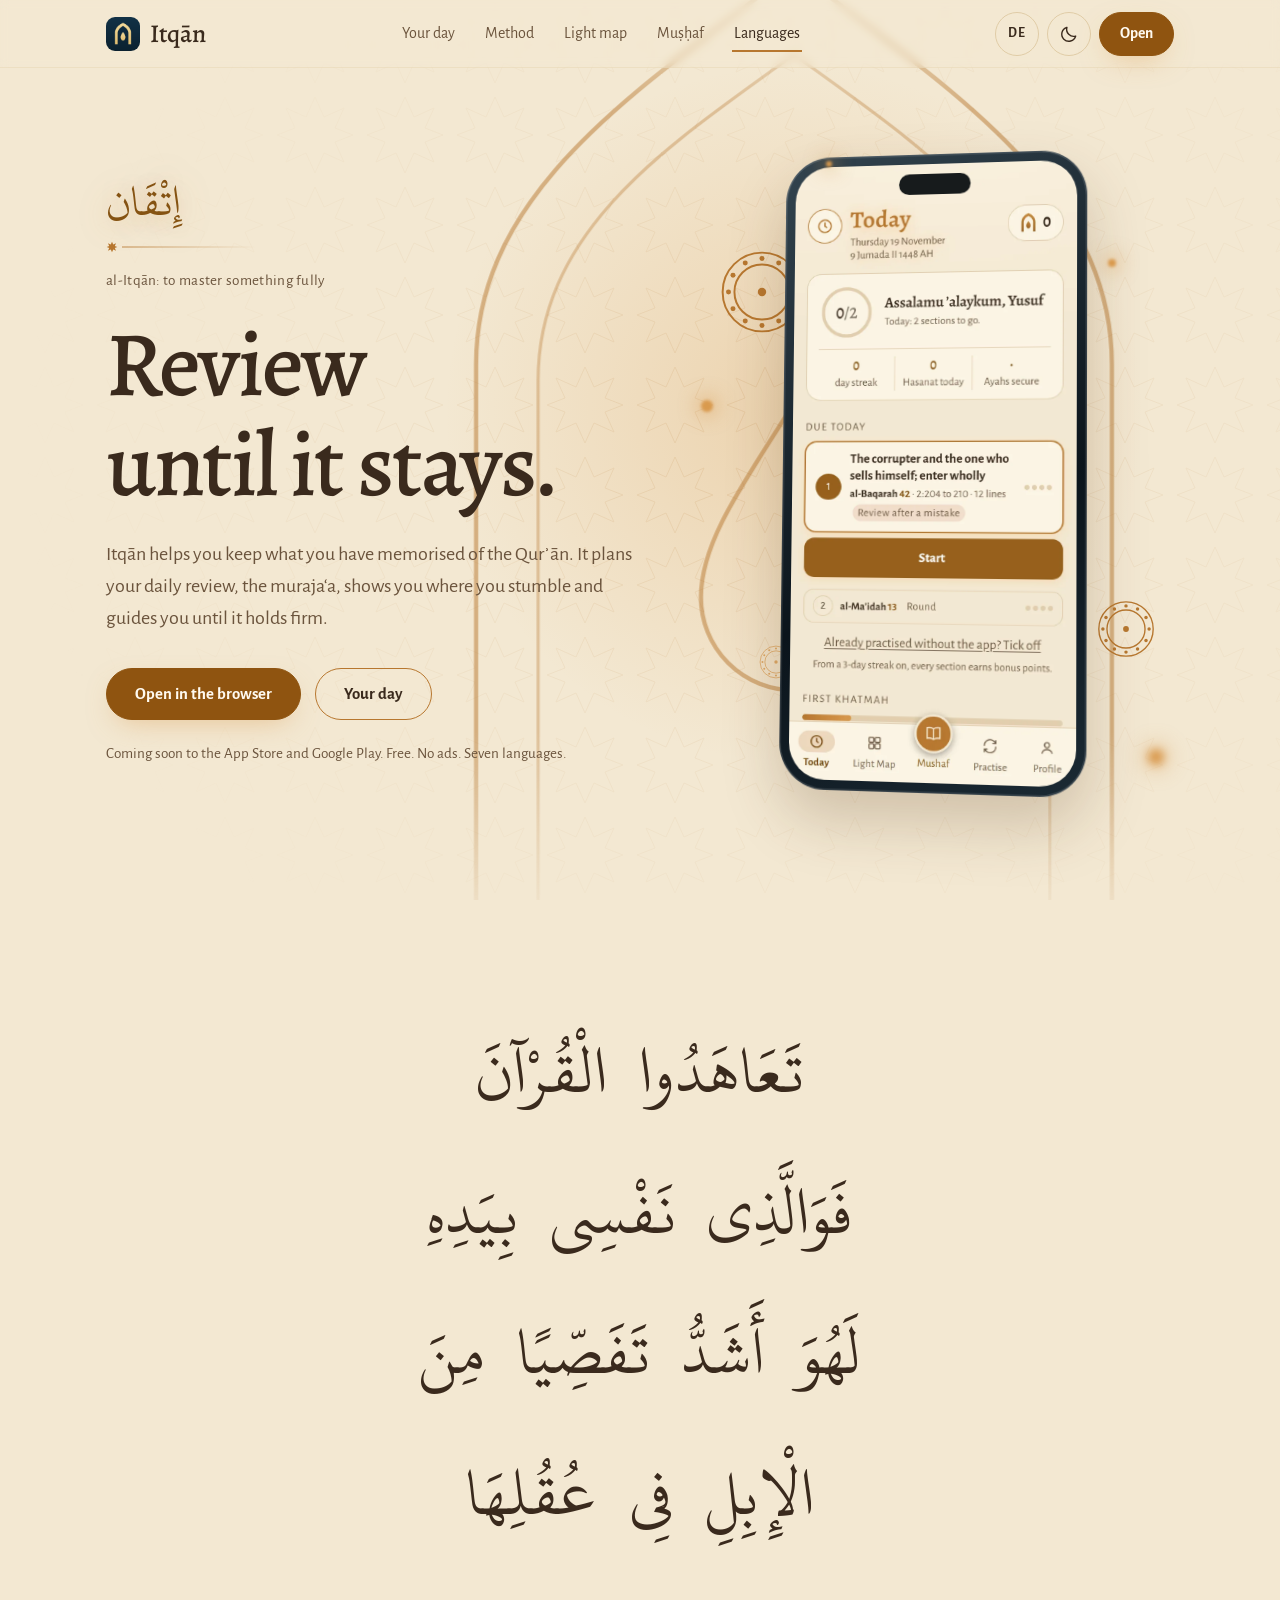
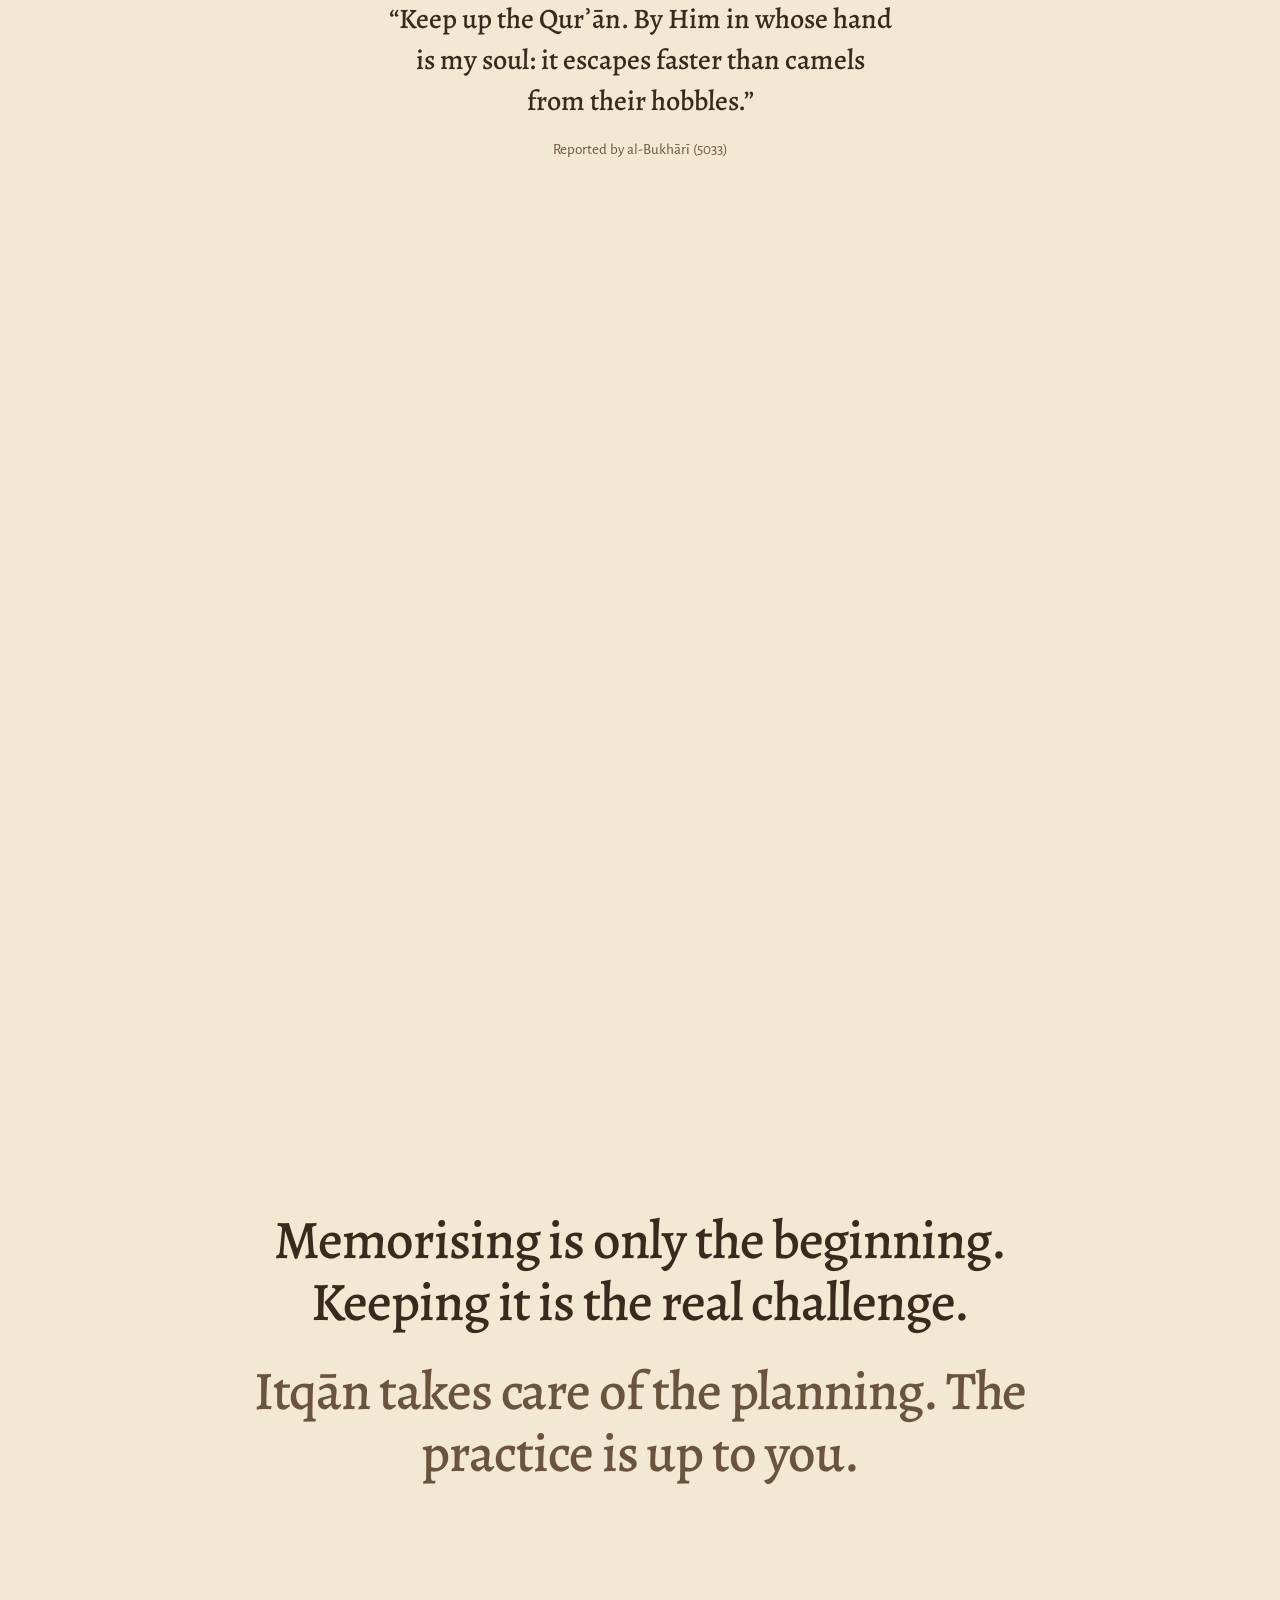
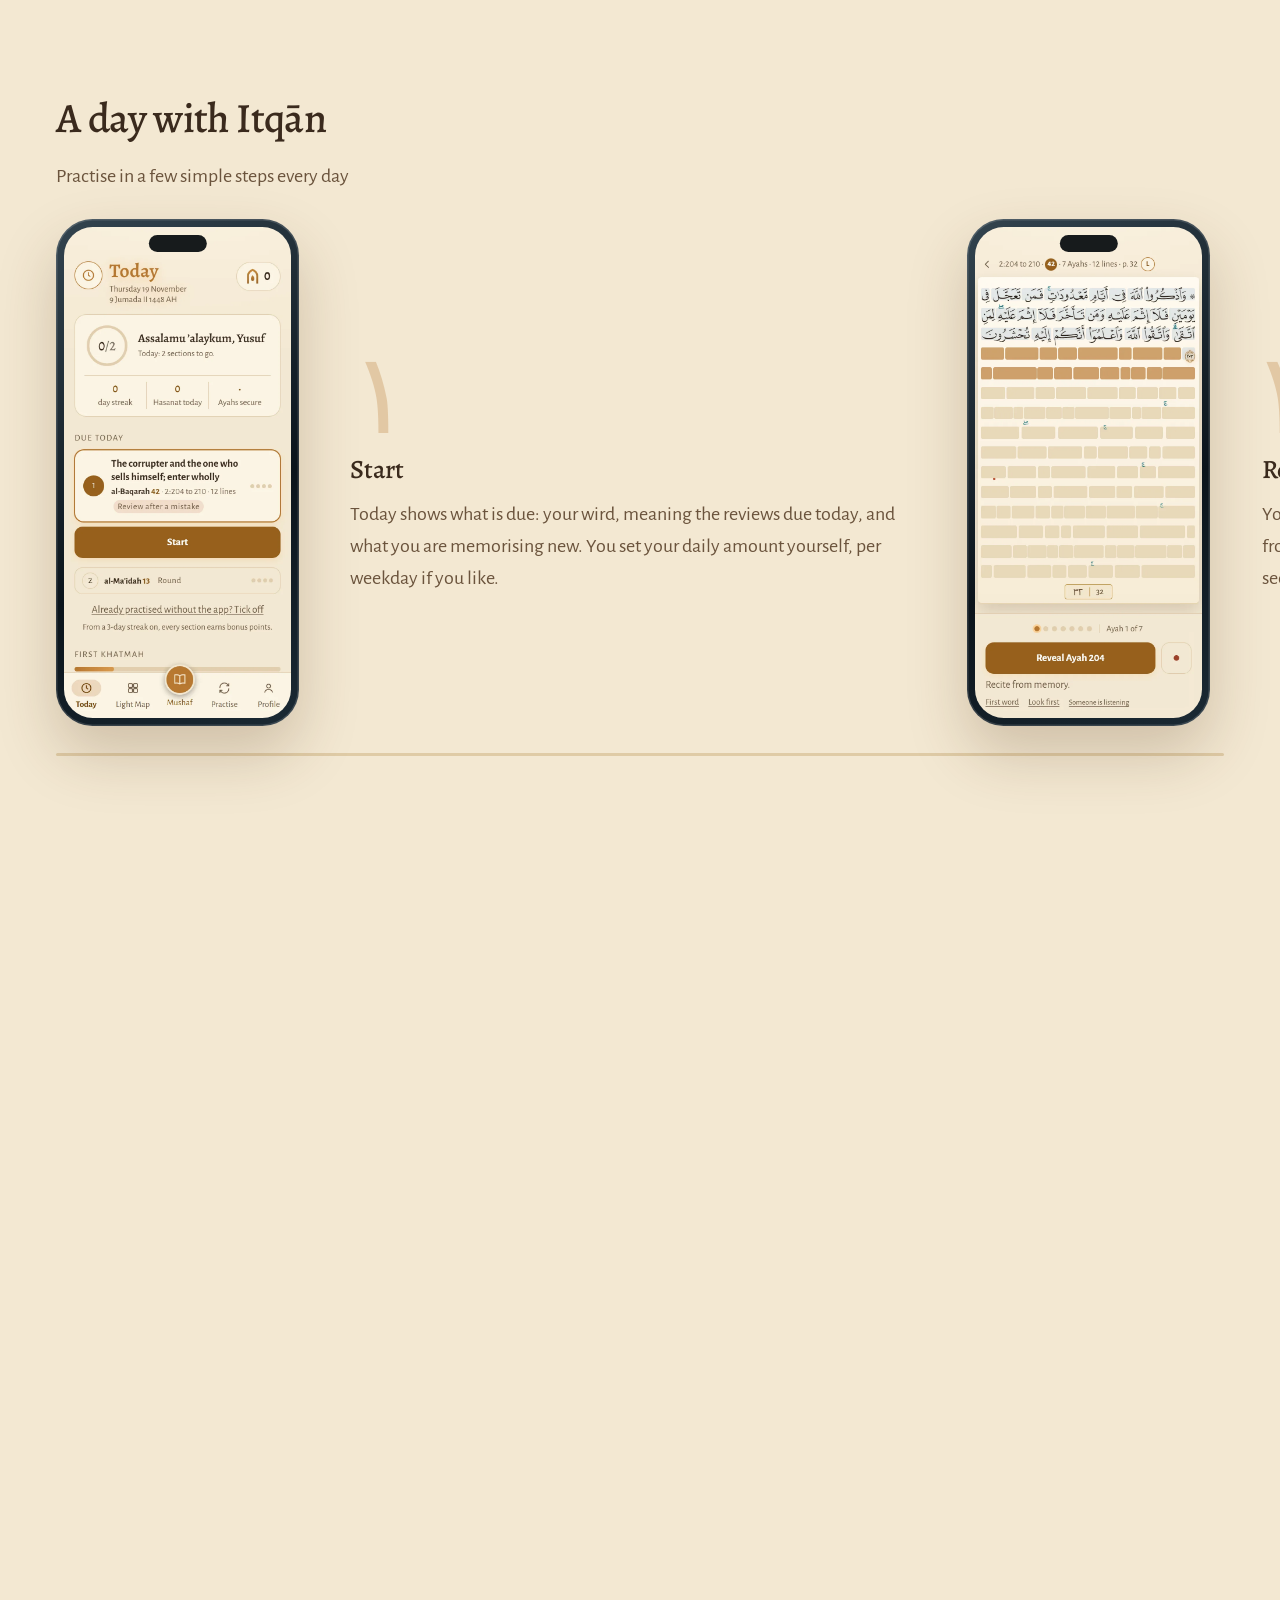
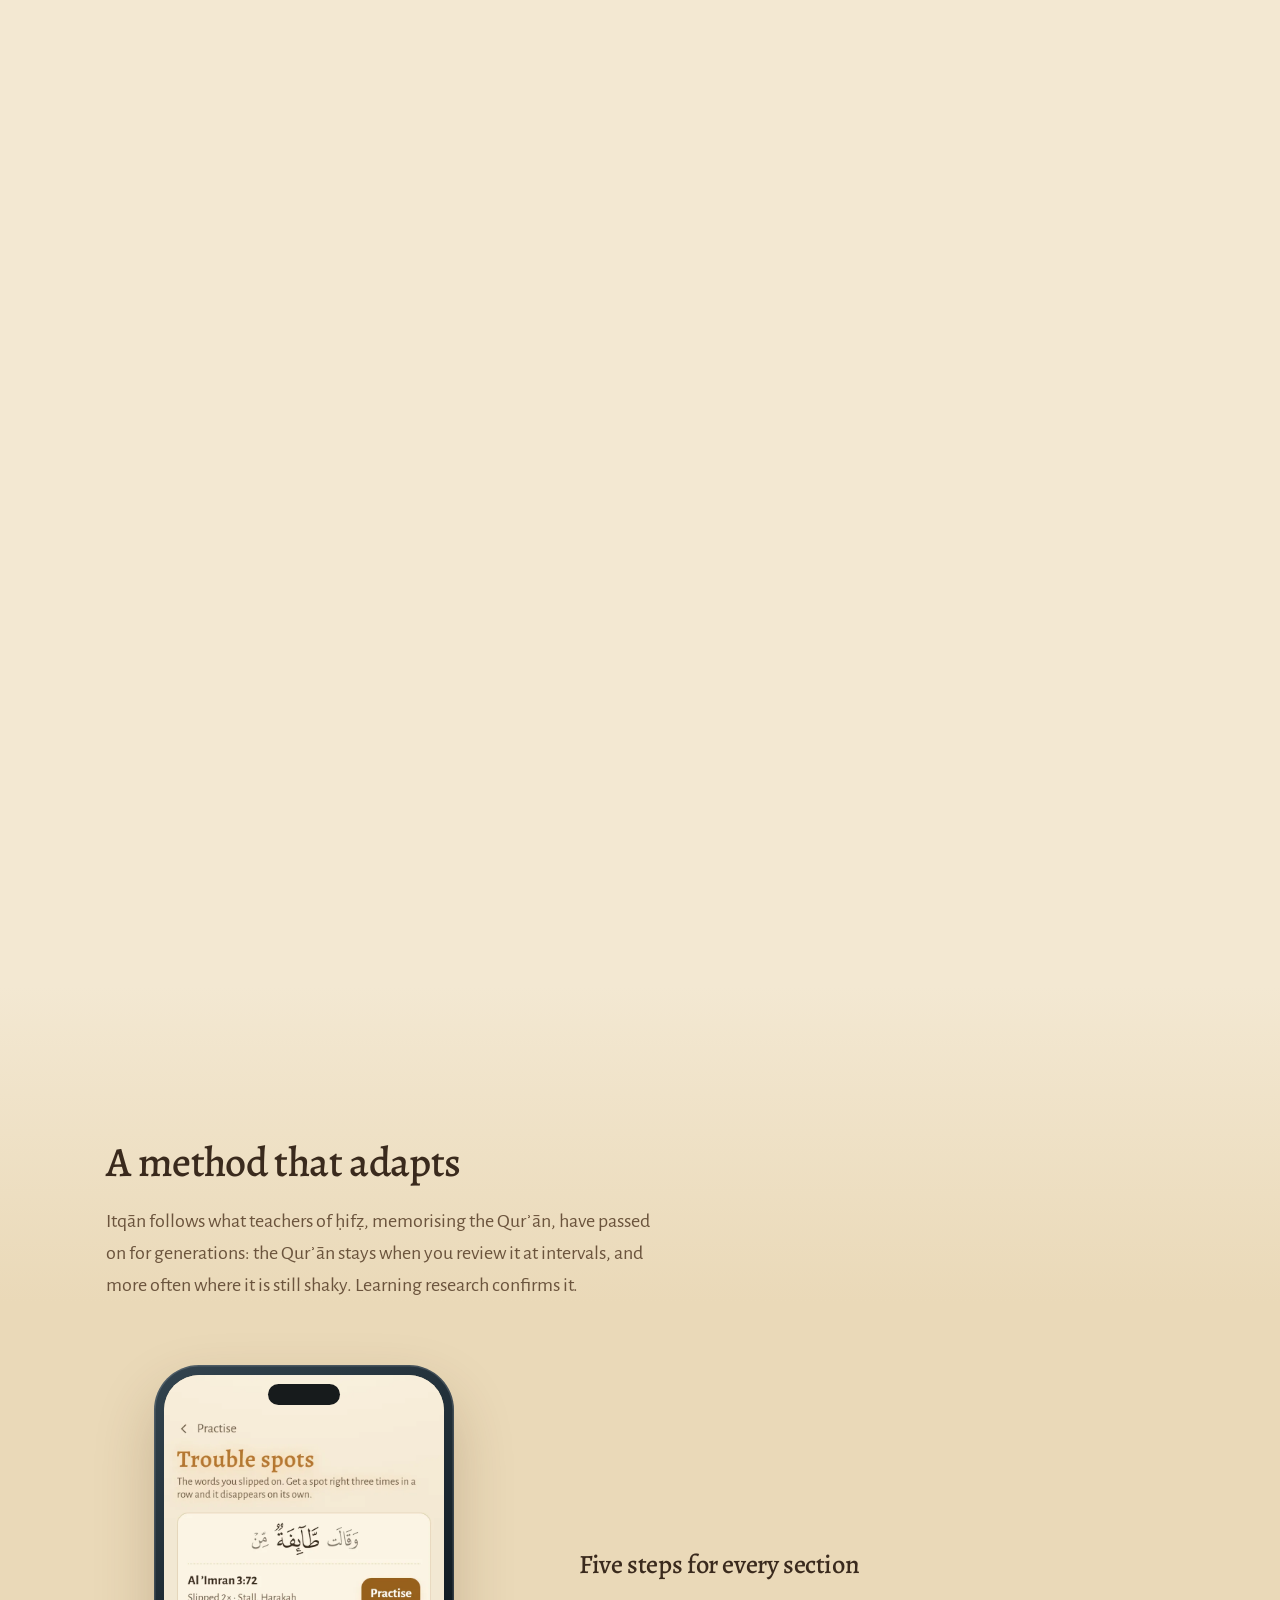
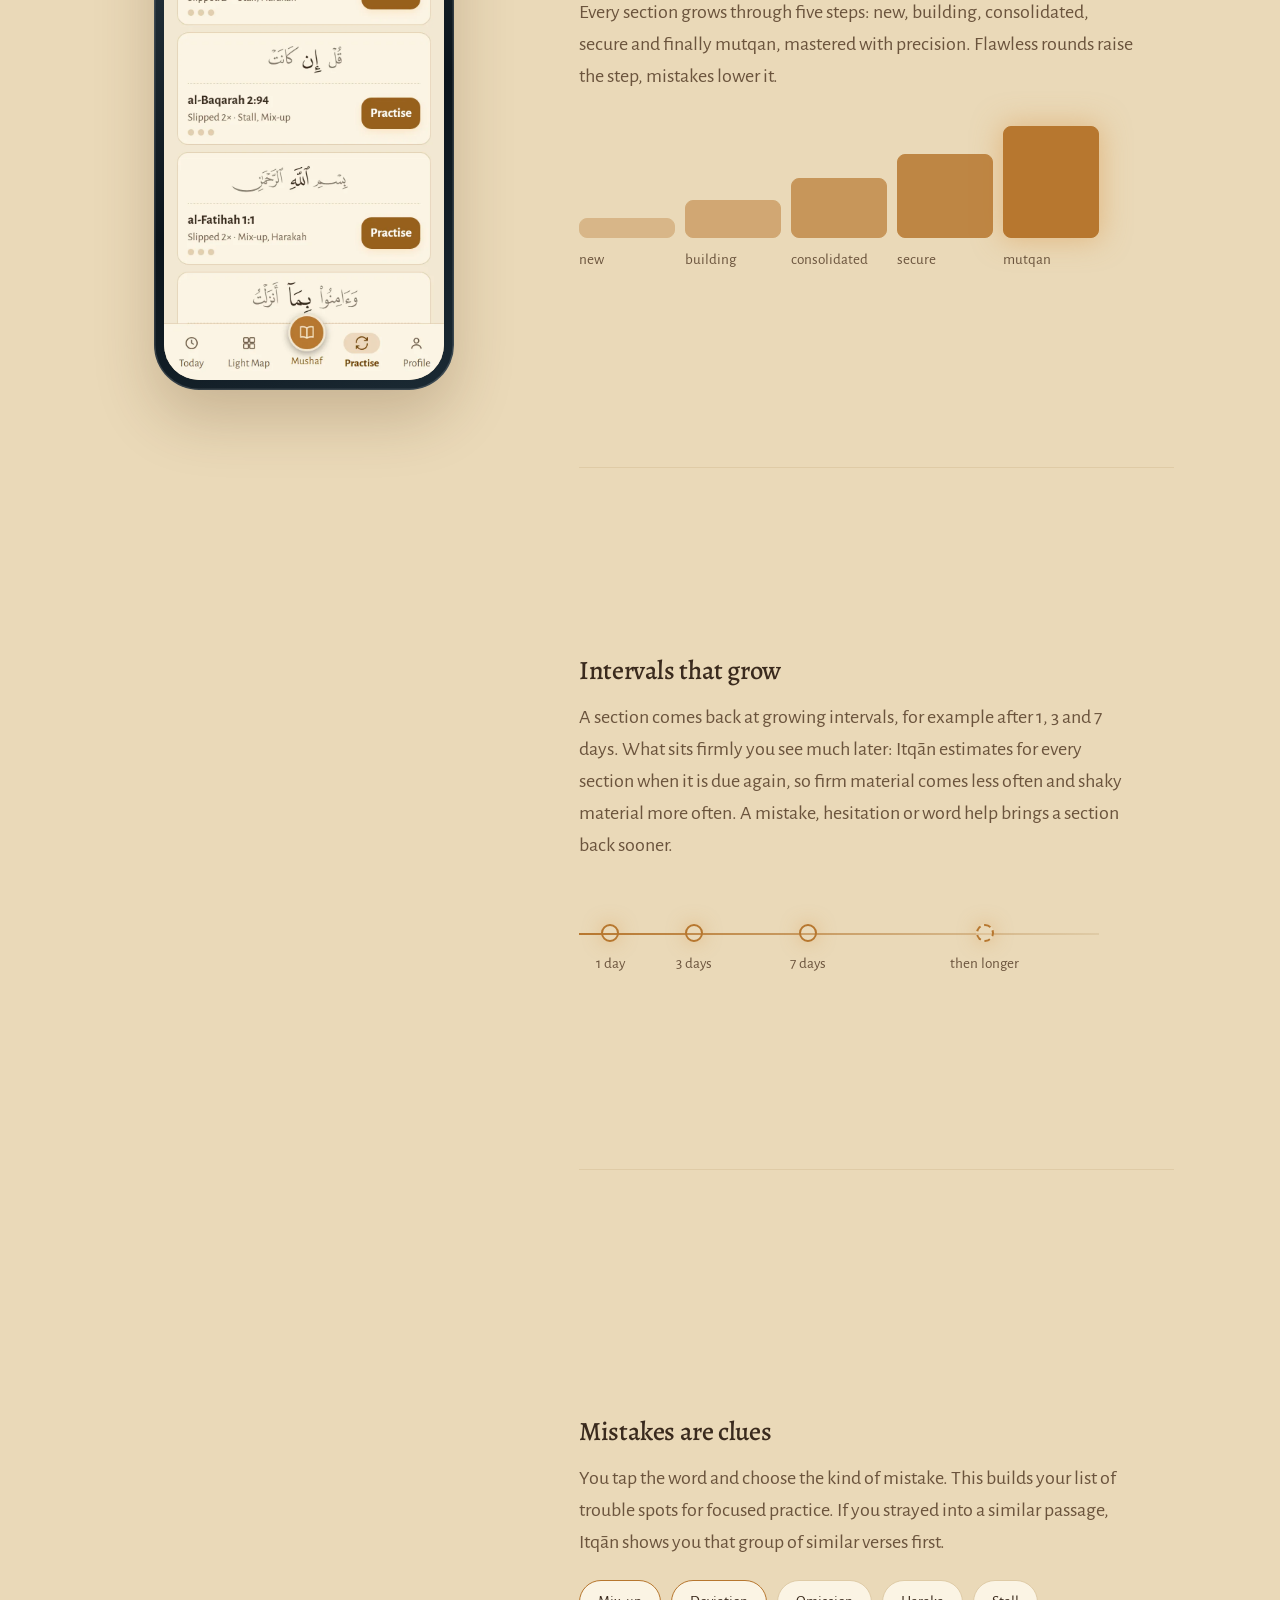
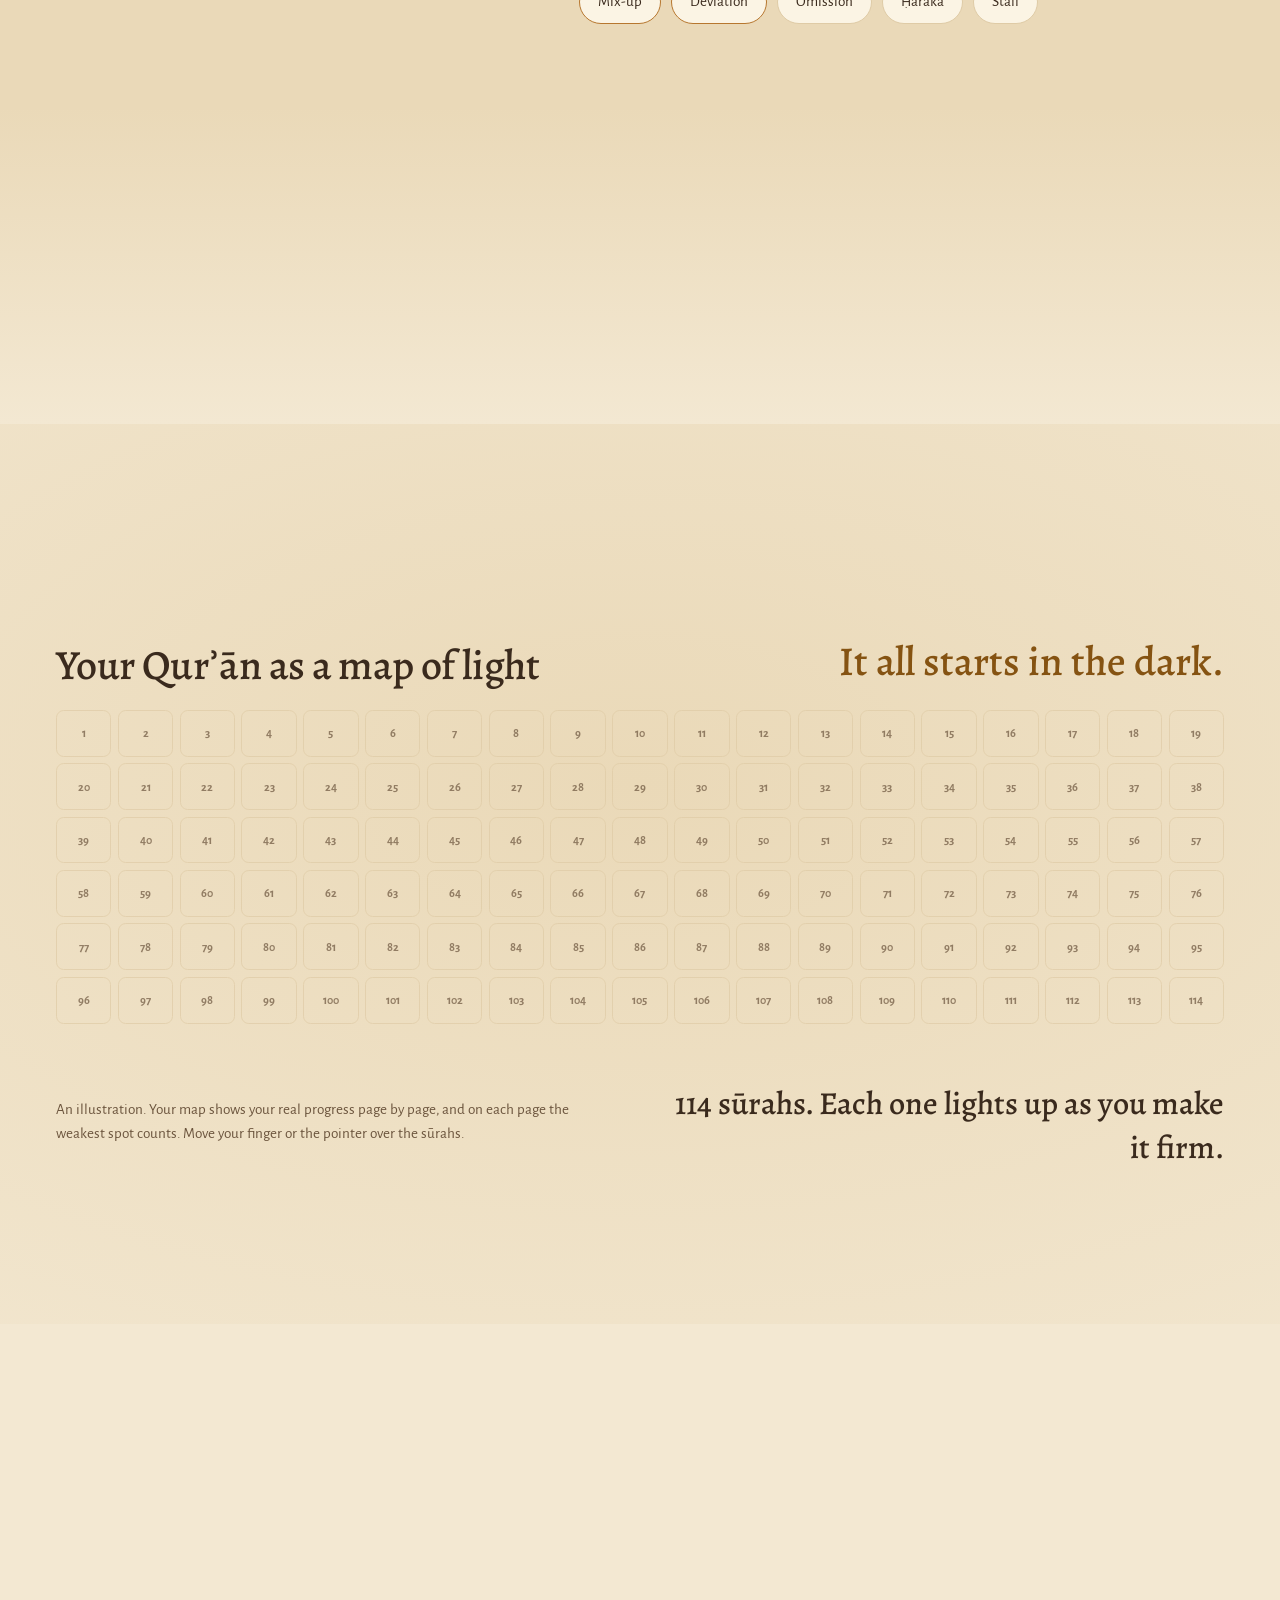
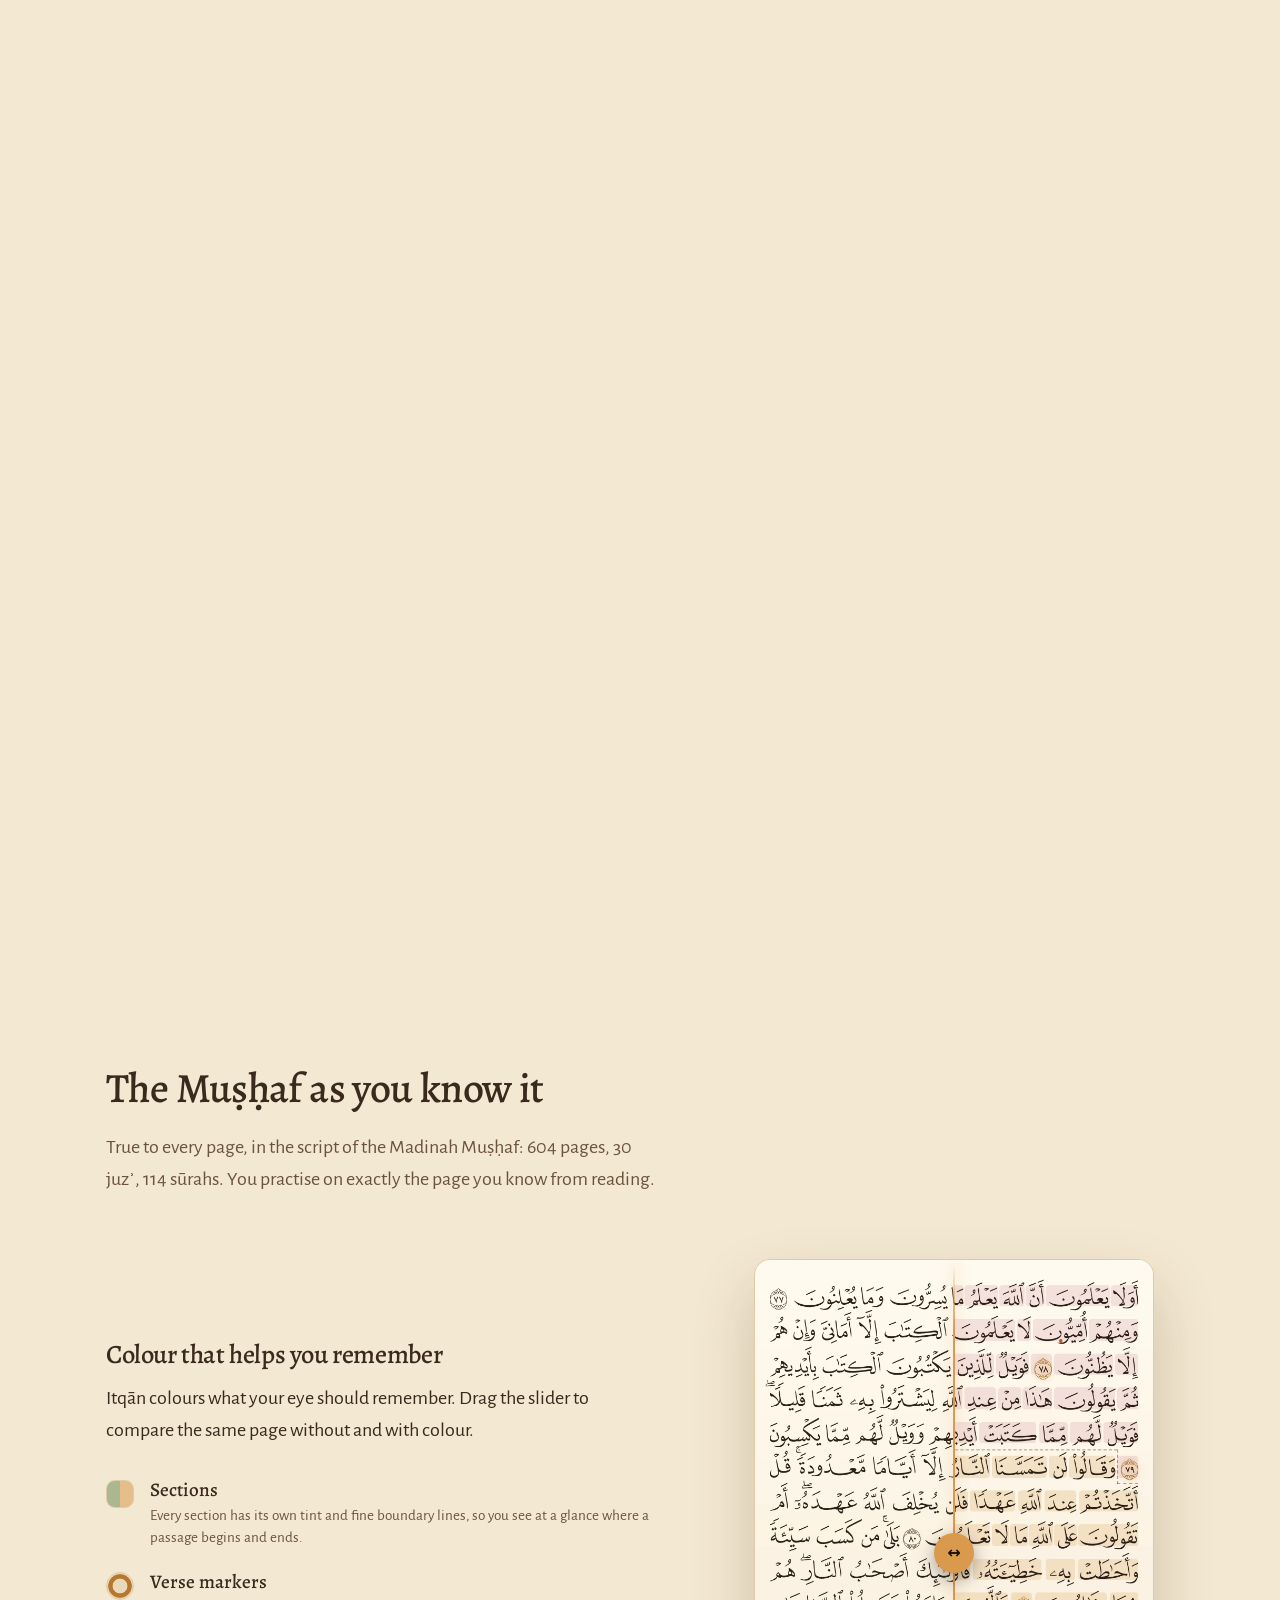
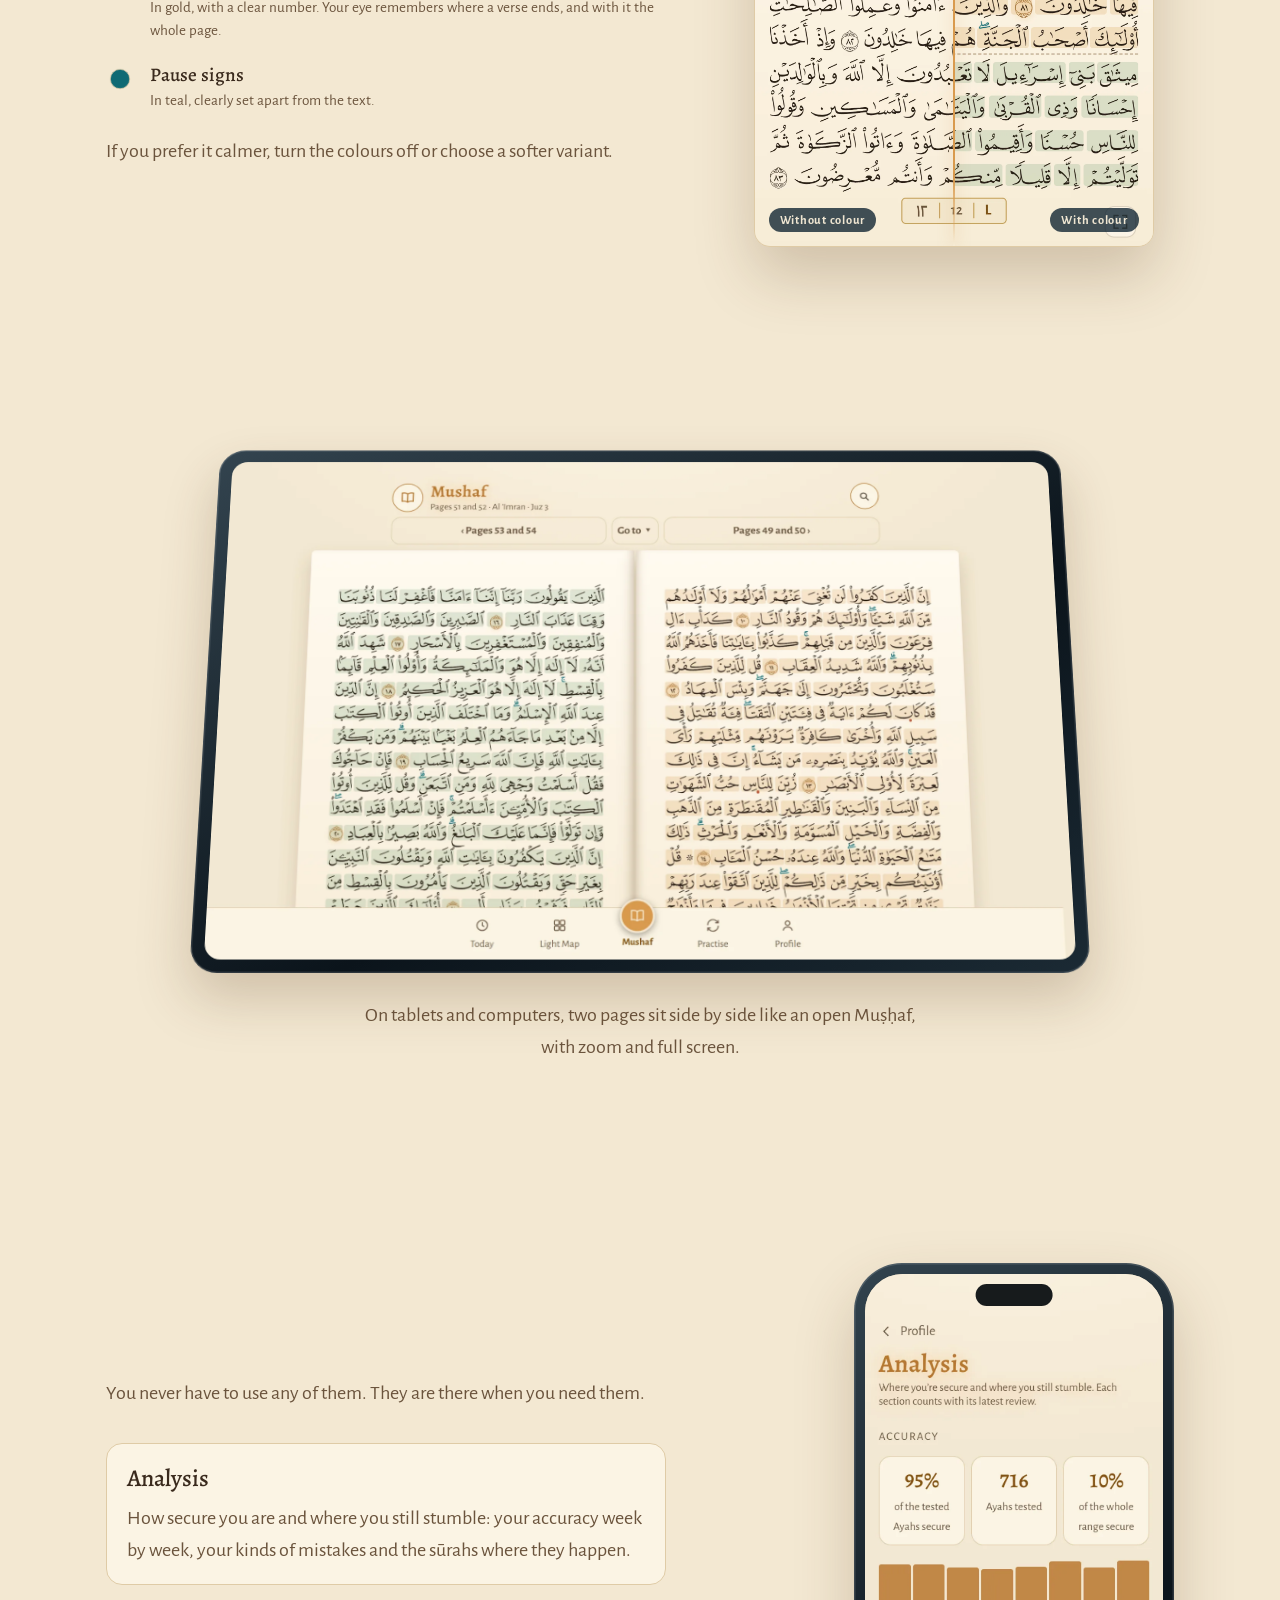
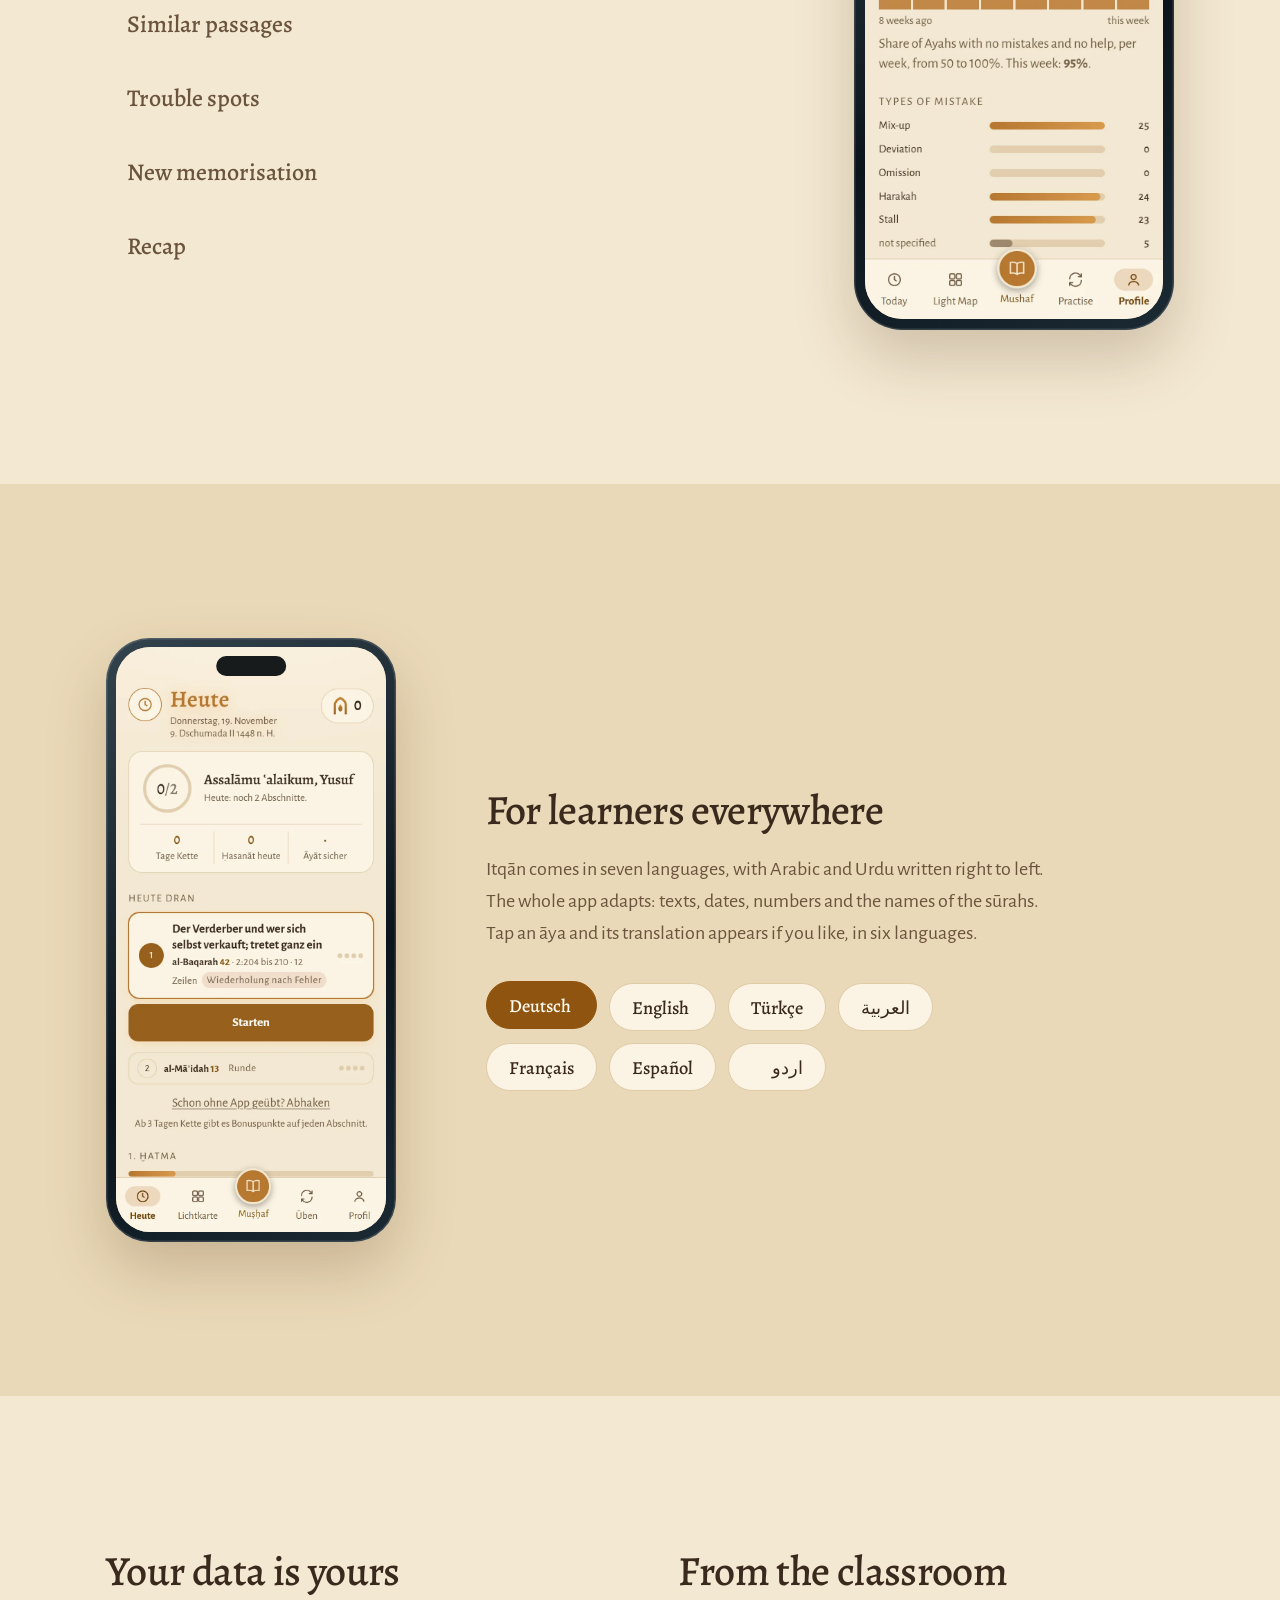
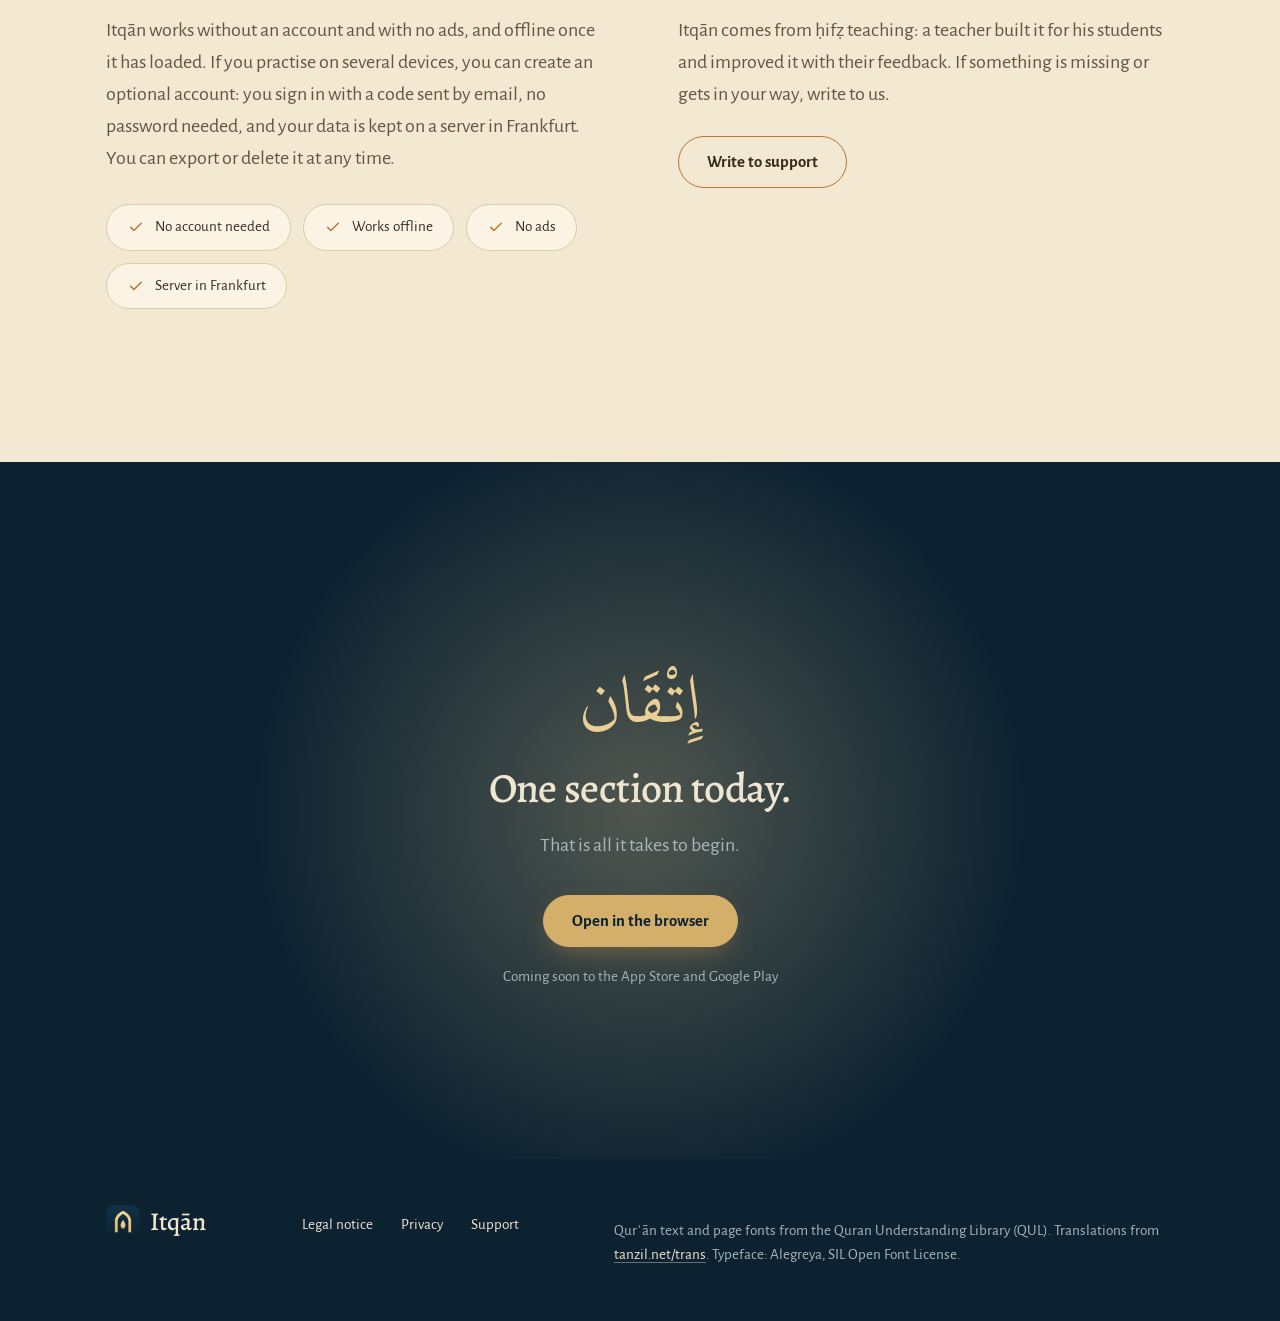
==== commit 469ce155: "Website: Versionskennung an CSS und JS, damit Handys Aenderungen sofort sehen Co-Authored-By: Claude" ====
--- a/en/index.html
+++ b/en/index.html
@@ -13,7 +13,7 @@
 <link rel="icon" href="../icons/favicon-32.png" sizes="32x32"><link rel="apple-touch-icon" href="../icons/apple-touch-icon.png">
 <script>(function(){var d=document.documentElement;d.className='no-js';var t=null;try{t=localStorage.getItem('itqan-site-thema')}catch(e){}if(t!=='hell'&&t!=='dunkel')t=matchMedia('(prefers-color-scheme: dark)').matches?'dunkel':'hell';d.dataset.theme=t})()</script>
 <link rel="preload" href="../fonts/Alegreya-500-latin.woff2" as="font" type="font/woff2" crossorigin>
-<link rel="stylesheet" href="../css/site.css">
+<link rel="stylesheet" href="../css/site.css?v=e43a9acb">
 </head>
 <body id="top">
 <svg width="0" height="0" style="position:absolute" aria-hidden="true" focusable="false"><defs>
@@ -165,6 +165,6 @@
   <nav aria-label="Links"><a href="legal-notice.html">Legal notice</a><a href="privacy.html">Privacy</a><a href="mailto:support@itqan.at">Support</a></nav>
   <p>Qurʾān text and page fonts from the Quran Understanding Library (QUL). Translations from <a href="https://tanzil.net/trans/">tanzil.net/trans</a>. Typeface: Alegreya, SIL Open Font License.</p>
 </div></footer>
-<script src="../js/site.js" defer></script>
+<script src="../js/site.js?v=b1ad20b4" defer></script>
 </body>
 </html>
--- a/css/site.css
+++ b/css/site.css
@@ -332,3 +332,9 @@
 /* Schmale Ansicht: Fließtexte füllen die ganze Breite, ohne Leerraum rechts; der Kernsatz steht mittig und näher am Rand */
 @media (max-width:900px){p,.lead,.farblegende,.karte-fuss p,.breit-text,.fuss p,.recht p,.recht li{max-width:none}.satz .wrap{padding-inline:14px}.satz .gross{max-width:none}}
 .klein{font-size:var(--t-klein)}
+/* Handy: Fließtext füllt die Breite der Elemente darunter (Blocksatz mit Silbentrennung statt ausgefranstem rechtem Rand), Knöpfe im Kopfbereich mittig */
+@media (max-width:900px){
+  .kopfblock p,.meth-text p,.mus-grid p,.werk-grid p,.spr-gitter p,.zwei p,.held .lead,.held-note,.karte-fuss p,.recht p,.recht li{text-align:justify;hyphens:auto;-webkit-hyphens:auto;text-wrap:wrap;text-align-last:left}
+  .held .cta{justify-content:center}
+  .held-note{max-width:none}
+}
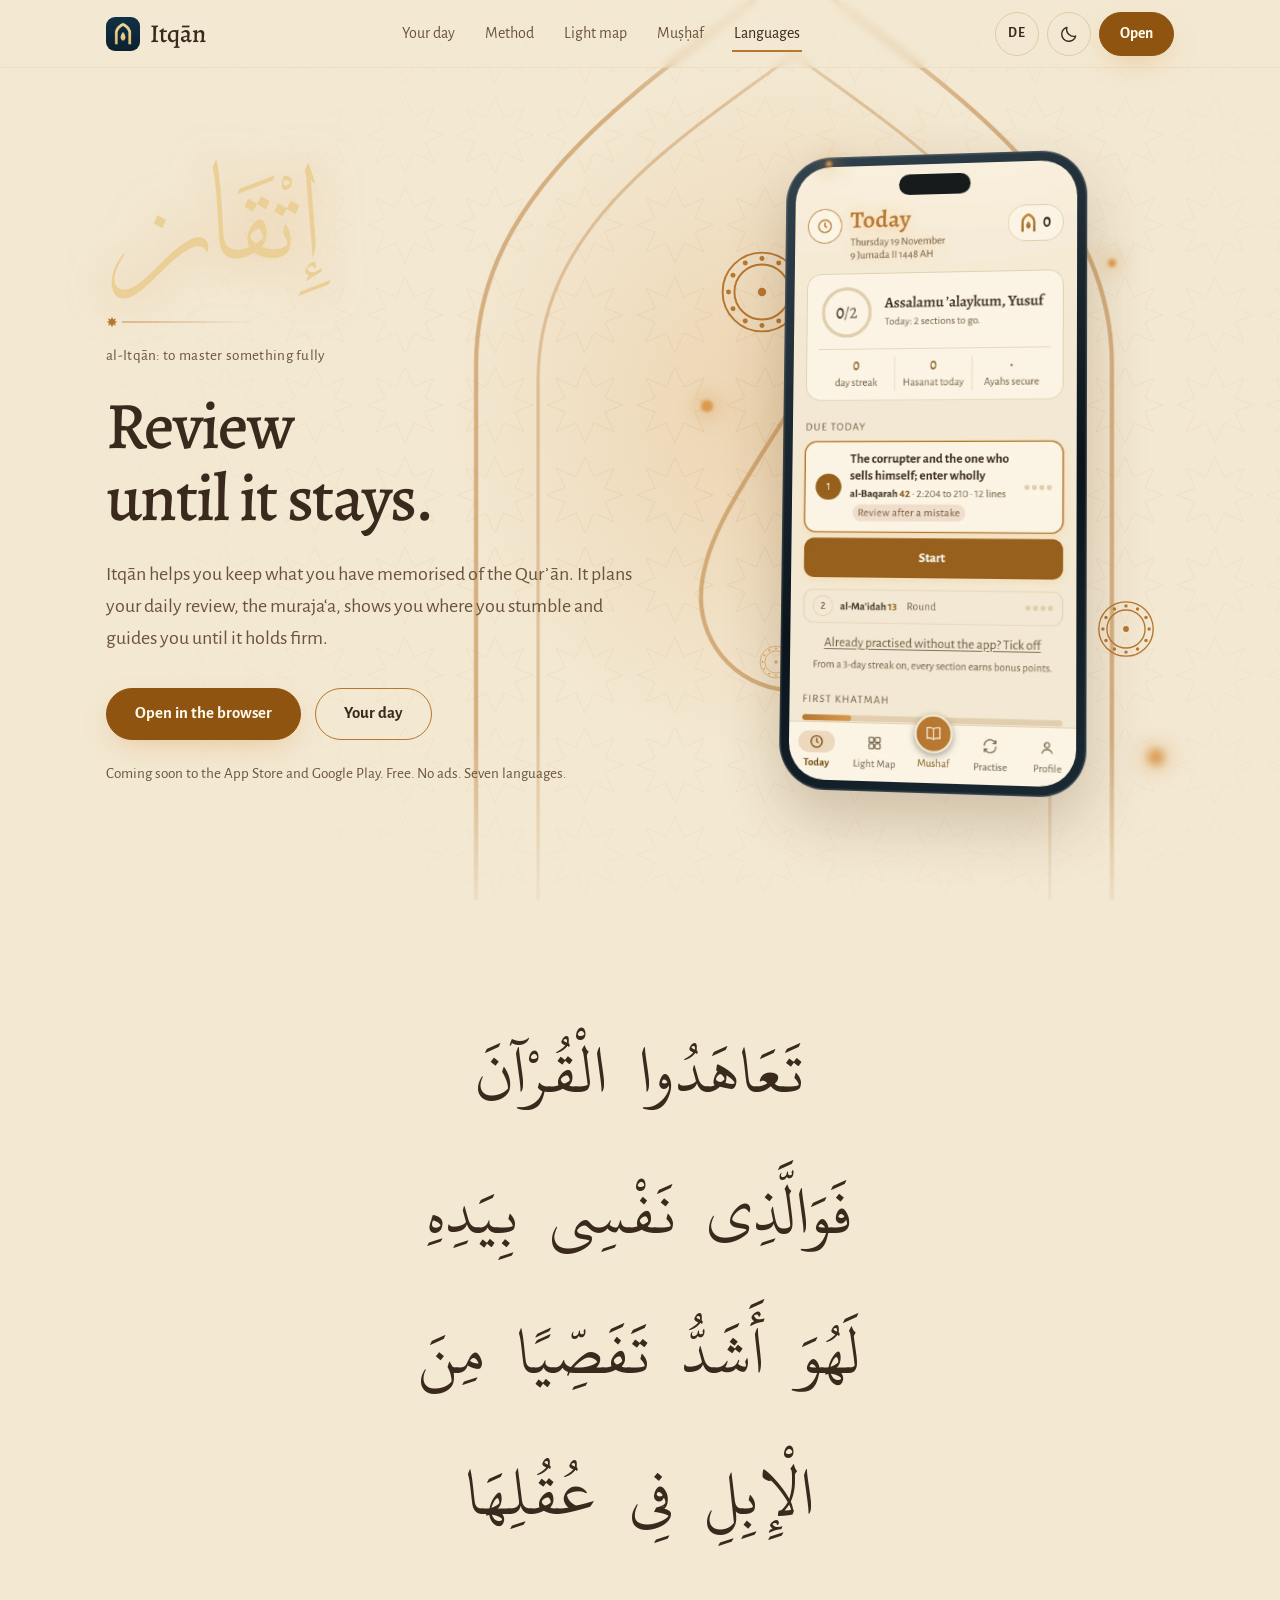
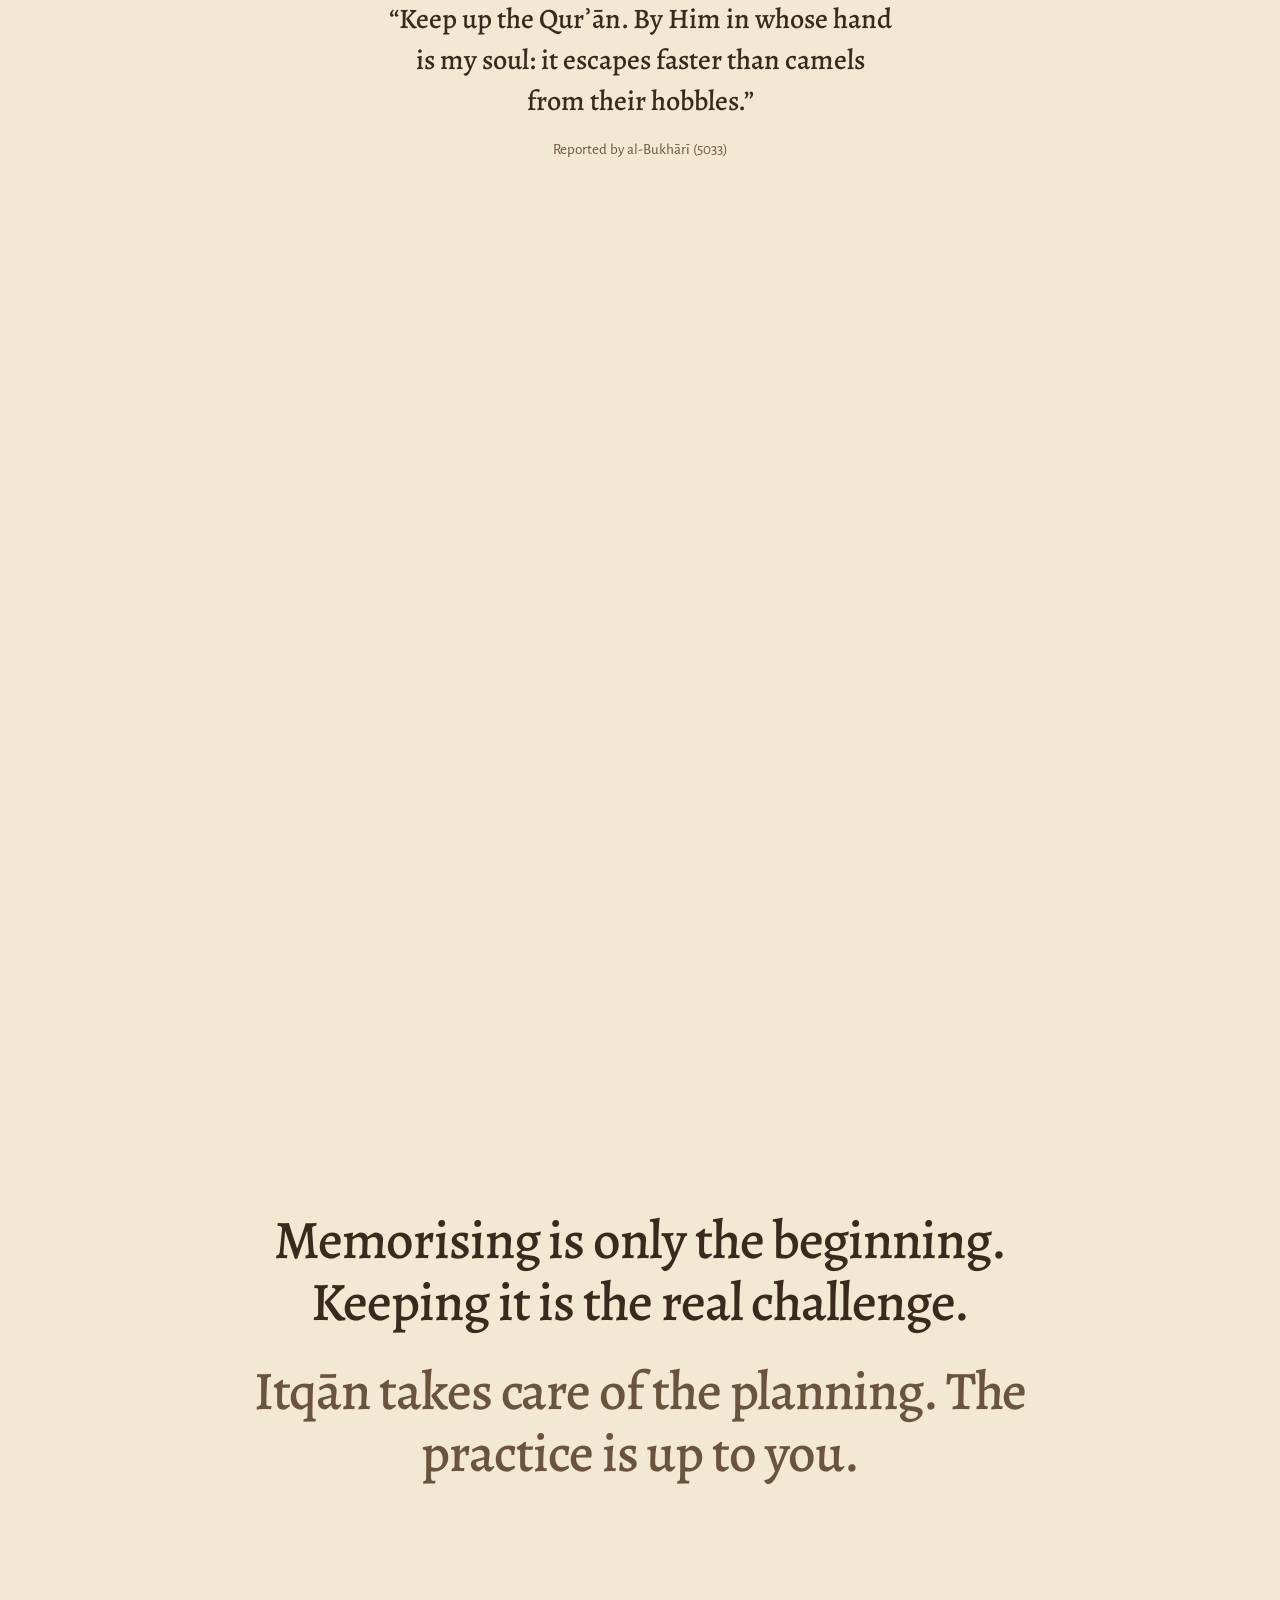
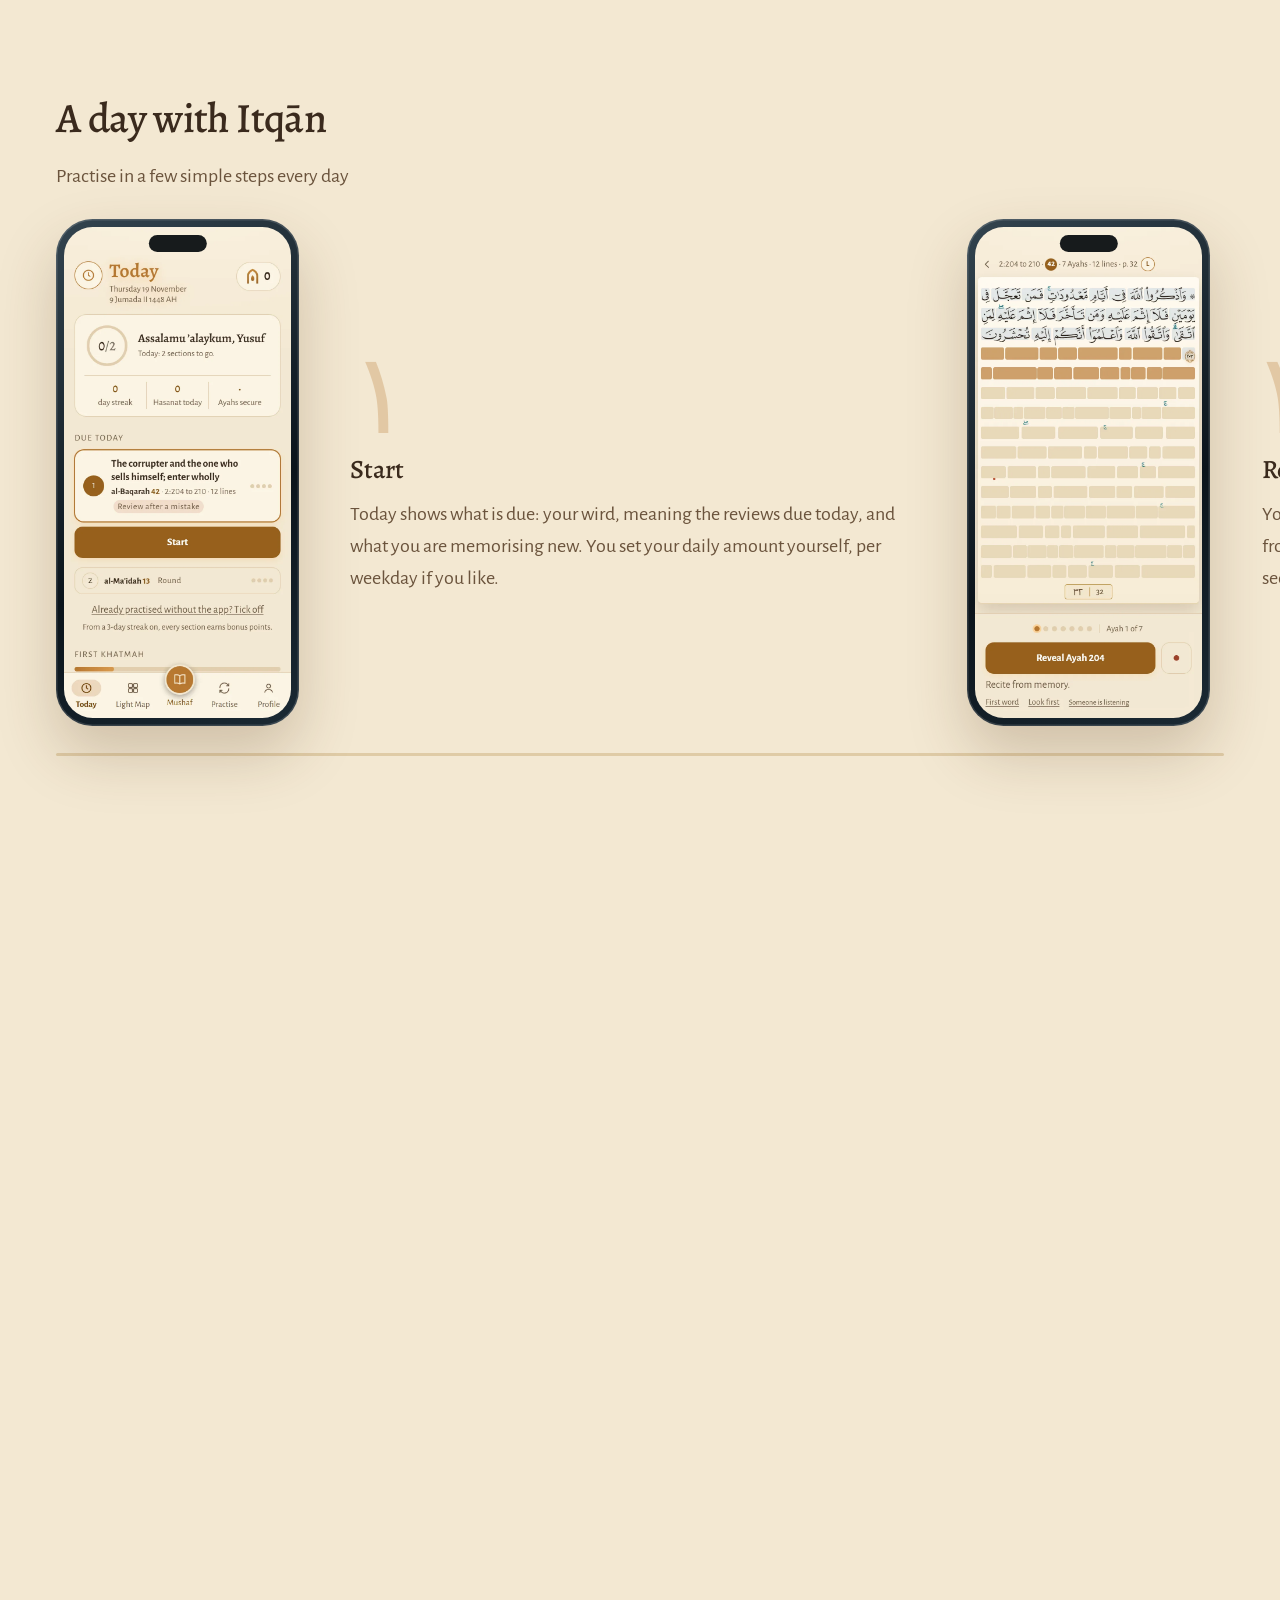
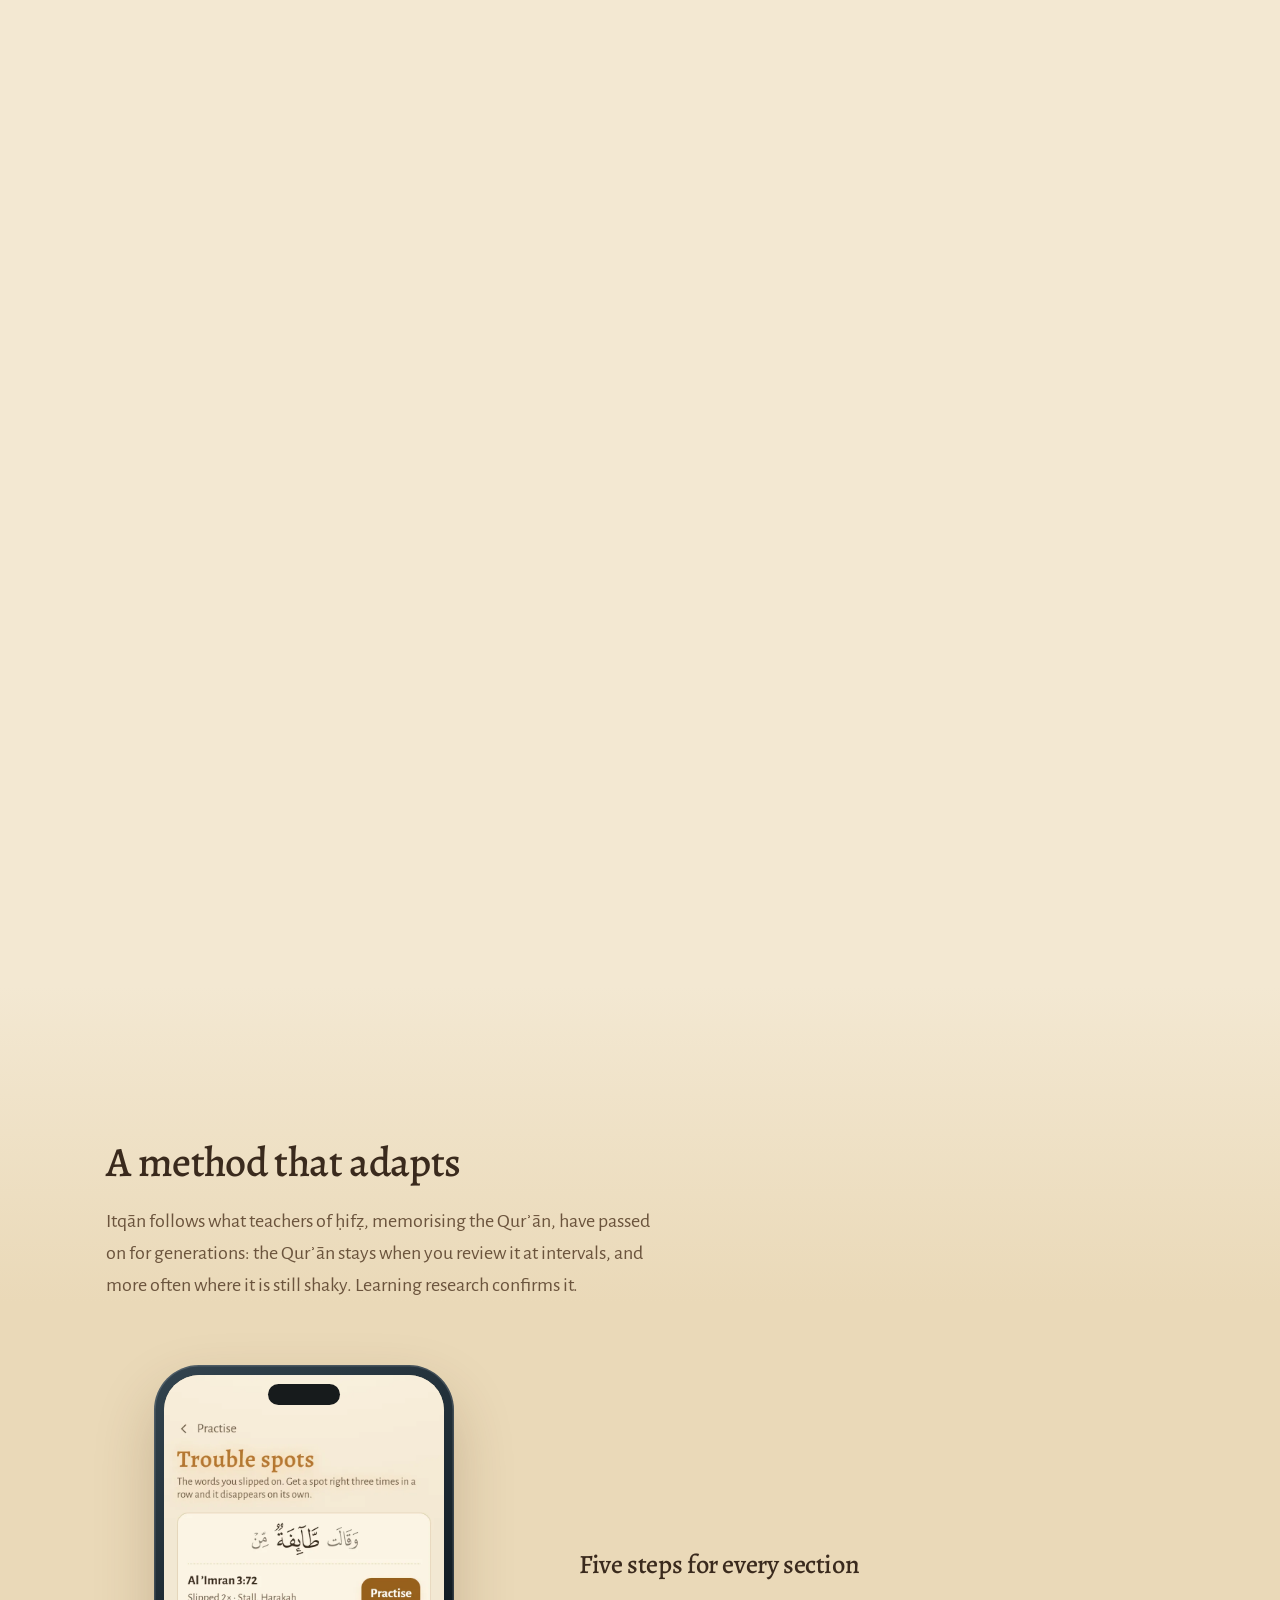
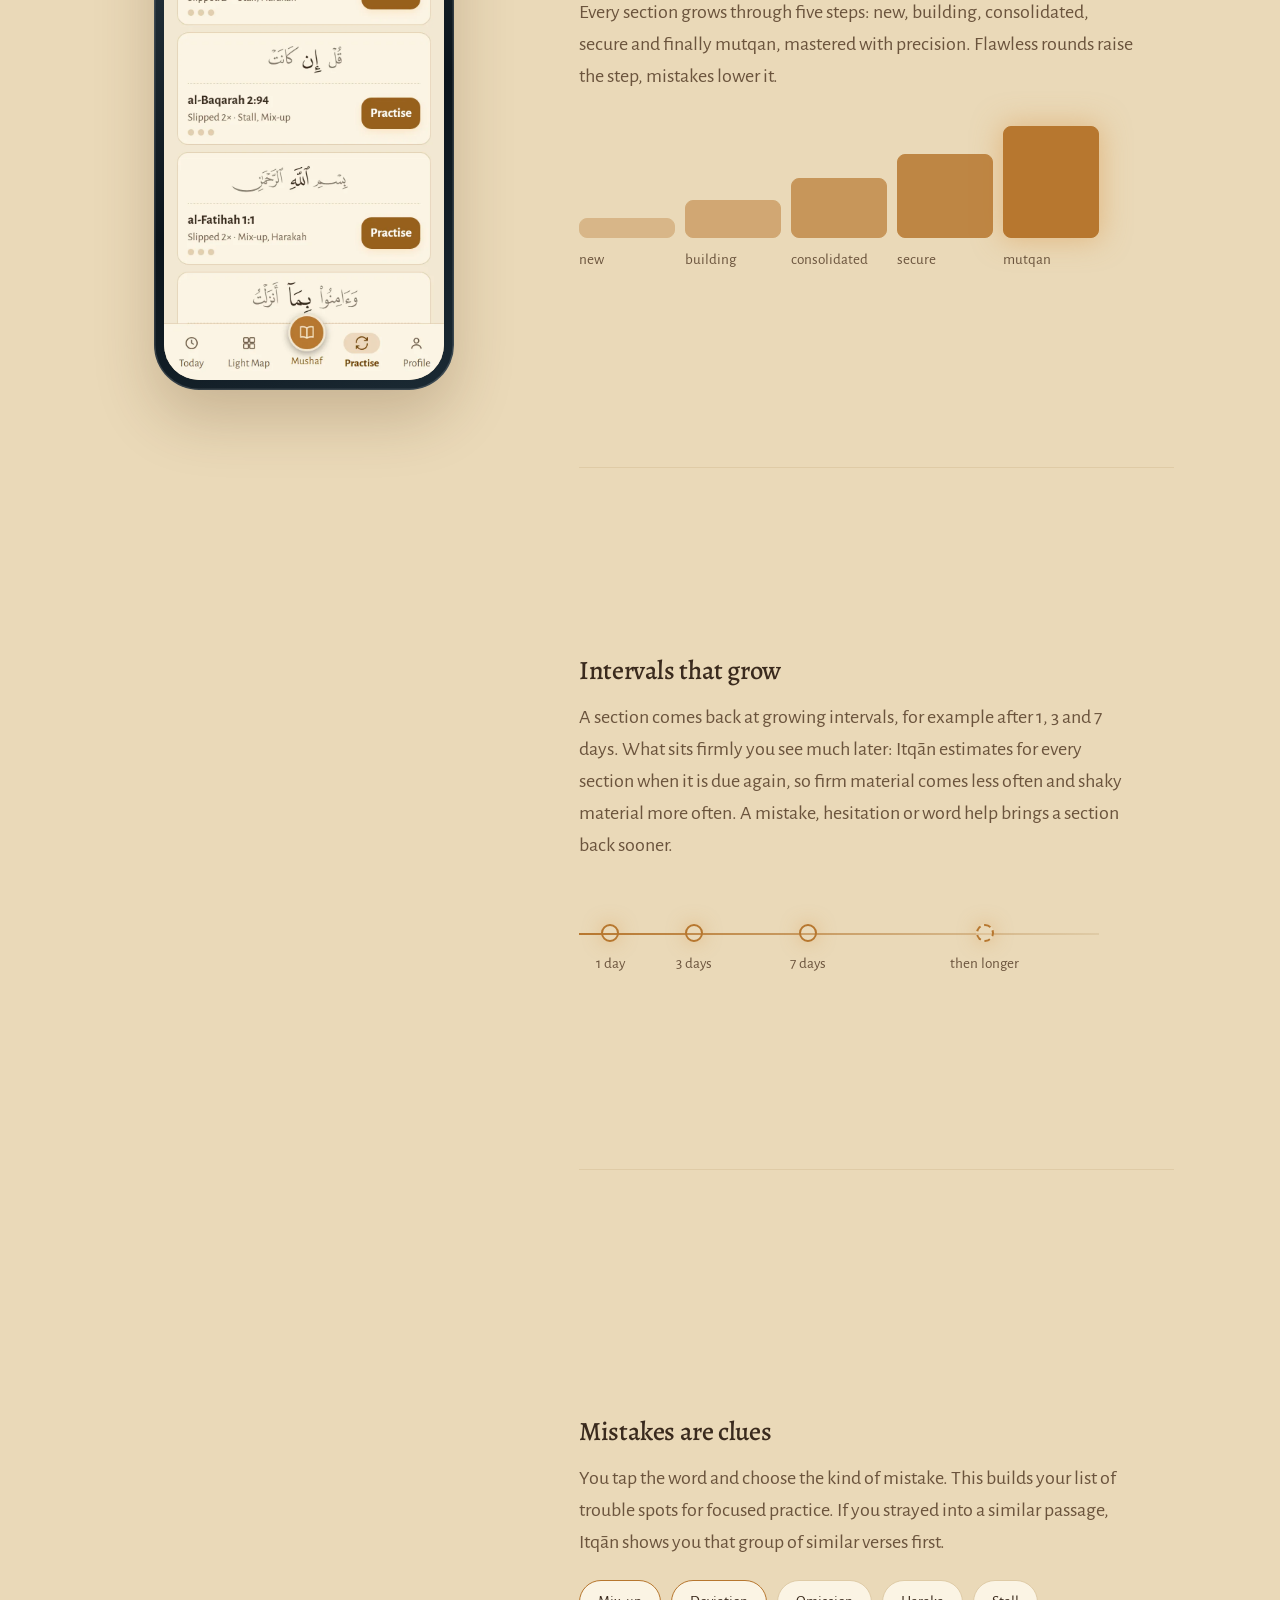
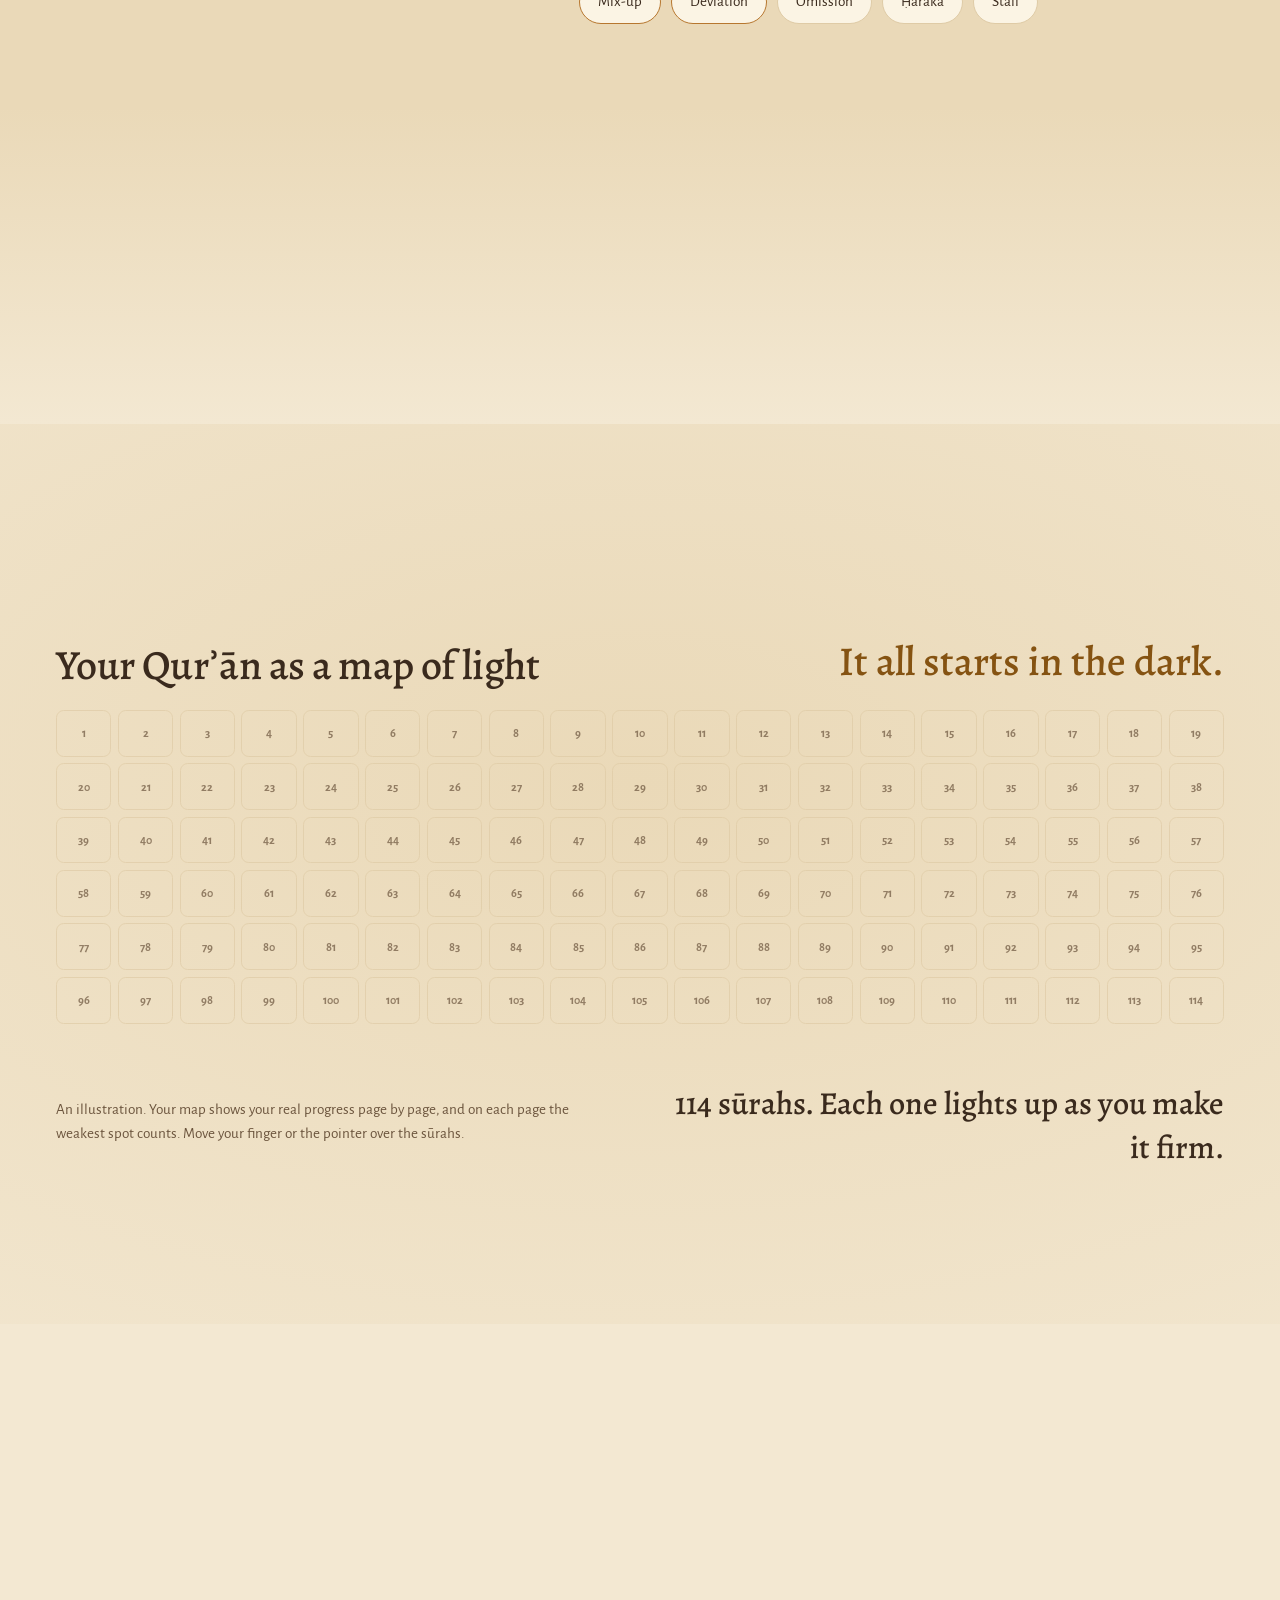
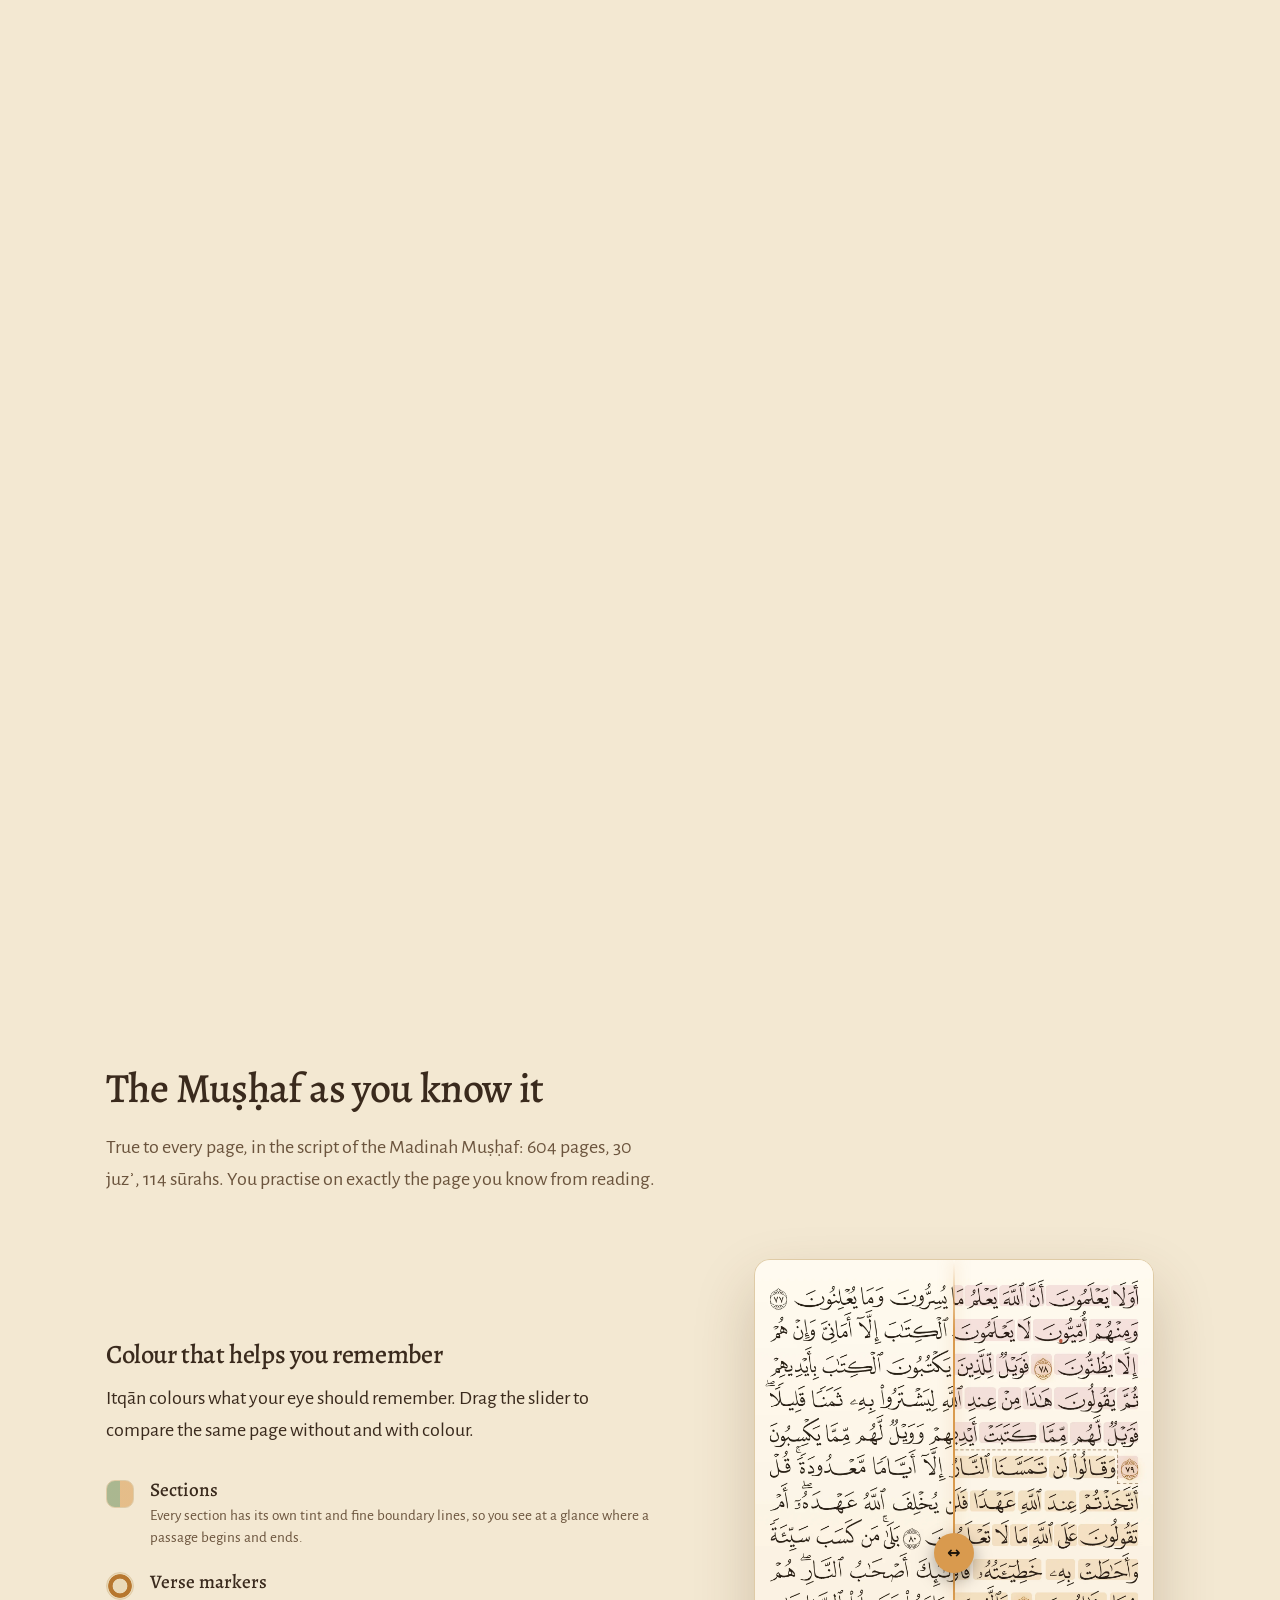
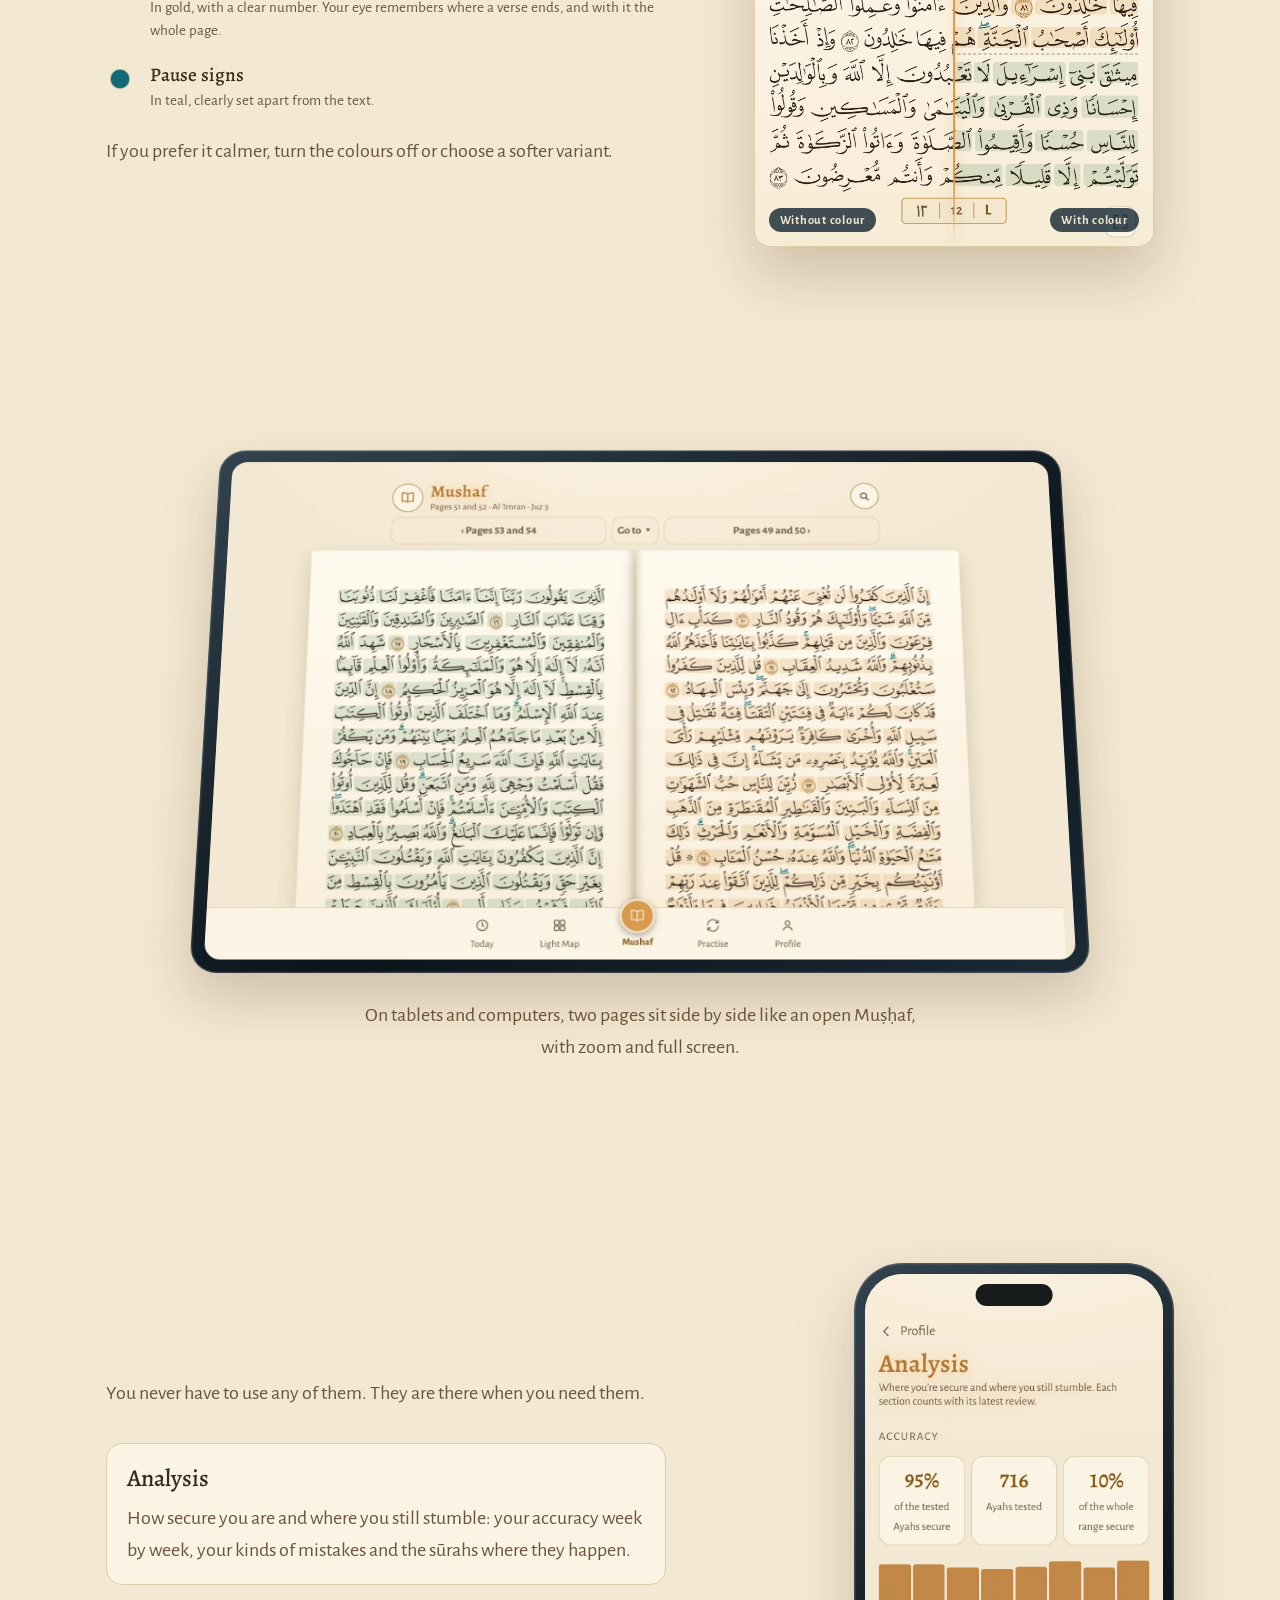
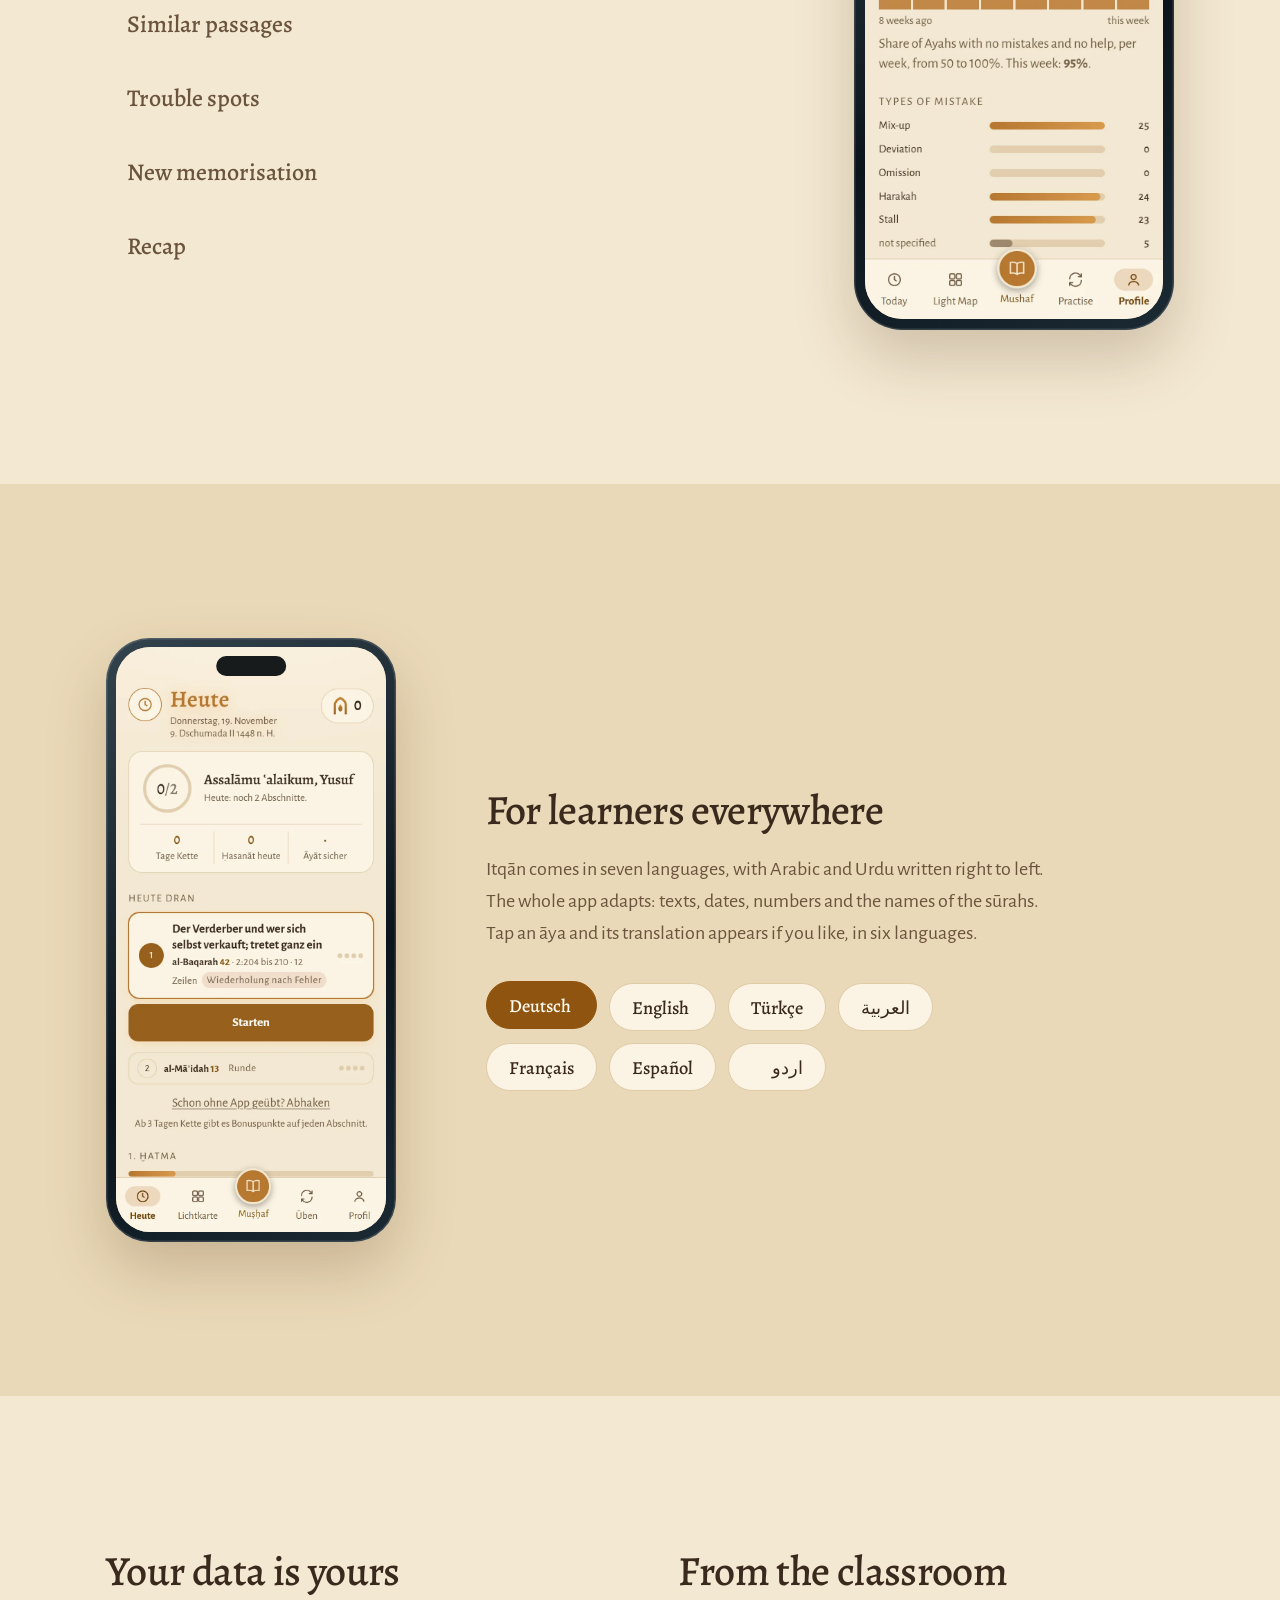
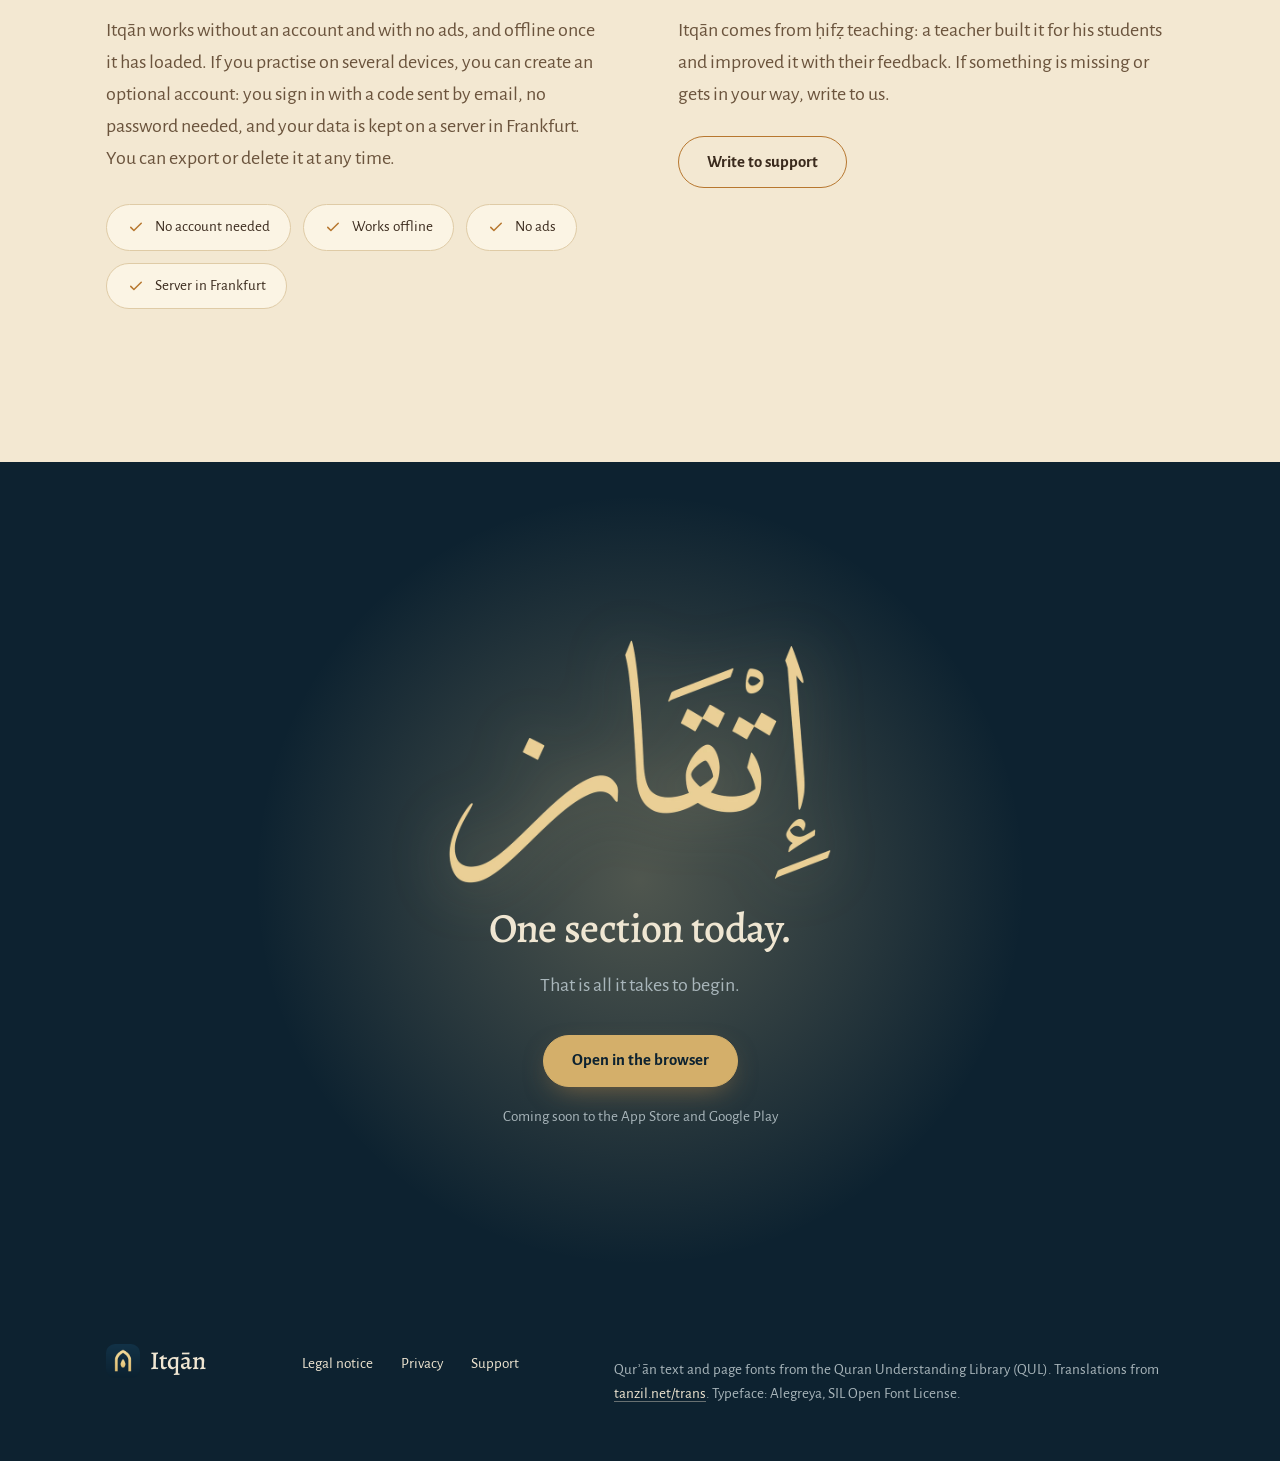
==== commit e292f555: "Website: Kalligrafie mit Tashkil im Kopfbereich, Schlussbereich und Teilen-Bild, Hauptueberschrift e" ====
--- a/en/index.html
+++ b/en/index.html
@@ -13,7 +13,7 @@
 <link rel="icon" href="../icons/favicon-32.png" sizes="32x32"><link rel="apple-touch-icon" href="../icons/apple-touch-icon.png">
 <script>(function(){var d=document.documentElement;d.className='no-js';var t=null;try{t=localStorage.getItem('itqan-site-thema')}catch(e){}if(t!=='hell'&&t!=='dunkel')t=matchMedia('(prefers-color-scheme: dark)').matches?'dunkel':'hell';d.dataset.theme=t})()</script>
 <link rel="preload" href="../fonts/Alegreya-500-latin.woff2" as="font" type="font/woff2" crossorigin>
-<link rel="stylesheet" href="../css/site.css?v=e43a9acb">
+<link rel="stylesheet" href="../css/site.css?v=9cb58038">
 </head>
 <body id="top">
 <svg width="0" height="0" style="position:absolute" aria-hidden="true" focusable="false"><defs>
@@ -38,7 +38,7 @@
   <div class="held-bg" aria-hidden="true"><div class="schein"></div><svg class="muster" aria-hidden="true"><defs><pattern id="st" width="90" height="90" patternUnits="userSpaceOnUse"><path d="M45 7L54 27L74 18L65 38L83 45L65 52L74 72L54 63L45 83L36 63L16 72L25 52L7 45L25 38L16 18L36 27Z" fill="none" stroke="currentColor" stroke-width=".9"/></pattern></defs><rect width="100%" height="100%" fill="url(#st)"/></svg><svg class="bogen" viewBox="0 0 200 260" fill="none" stroke="currentColor" aria-hidden="true"><path d="M18 252V108C18 62 62 36 100 6C138 36 182 62 182 108V252" stroke-width="1.1"/><path d="M34 252V112C34 72 70 50 100 28C130 50 166 72 166 112V252" stroke-width=".8" opacity=".7"/><path d="M100 118c14 22 24 36 24 50a24 24 0 0 1-48 0c0-14 10-28 24-50z" stroke-width="1.1"/></svg></div>
   <div class="wrap">
     <div class="held-text">
-      <div class="titel-rahmen"><p class="ar-titel ar" lang="ar">إِتْقَان</p><svg class="titel-zier" viewBox="0 0 150 12" aria-hidden="true"><defs><linearGradient id="zl" gradientUnits="userSpaceOnUse" x1="16" y1="0" x2="150" y2="0"><stop offset="0" stop-color="currentColor" stop-opacity=".85"/><stop offset="1" stop-color="currentColor" stop-opacity="0"/></linearGradient></defs><path d="M16 6H150" stroke="url(#zl)" stroke-width="1" fill="none"/><path transform="translate(6 6) scale(.14) translate(-45 -45)" fill="currentColor" d="M45 7L54 27L74 18L65 38L83 45L65 52L74 72L54 63L45 83L36 63L16 72L25 52L7 45L25 38L16 18L36 27Z"/></svg></div>
+      <div class="titel-rahmen"><img class="ar-titel kalli" src="../img/kalligraphie-gold.webp" alt="إِتْقَان" lang="ar" width="900" height="586" fetchpriority="high" decoding="async"><svg class="titel-zier" viewBox="0 0 150 12" aria-hidden="true"><defs><linearGradient id="zl" gradientUnits="userSpaceOnUse" x1="16" y1="0" x2="150" y2="0"><stop offset="0" stop-color="currentColor" stop-opacity=".85"/><stop offset="1" stop-color="currentColor" stop-opacity="0"/></linearGradient></defs><path d="M16 6H150" stroke="url(#zl)" stroke-width="1" fill="none"/><path transform="translate(6 6) scale(.14) translate(-45 -45)" fill="currentColor" d="M45 7L54 27L74 18L65 38L83 45L65 52L74 72L54 63L45 83L36 63L16 72L25 52L7 45L25 38L16 18L36 27Z"/></svg></div>
       <p class="ar-unter">al-Itqān: to master something fully</p>
       <h1>Review<br>until it stays.</h1>
       <p class="lead">Itqān helps you keep what you have memorised of the Qurʾān. It plans your daily review, the muraja‘a, shows you where you stumble and guides you until it holds firm.</p>
@@ -152,7 +152,7 @@
 </div></section>
 
 <section class="schluss"><div class="wrap">
-  <p class="ar" lang="ar" aria-hidden="true">إِتْقَان</p>
+  <img class="kalli-schluss" src="../img/kalligraphie-gold.webp" alt="" aria-hidden="true" width="900" height="586" loading="lazy" decoding="async">
   <h2 class="rv">One section today.</h2>
   <p class="rv" style="--d:.1s">That is all it takes to begin.</p>
   <div class="cta rv" style="--d:.2s"><a class="knopf haupt" href="https://ali-seckin.github.io/itqan/">Open in the browser</a></div>
--- a/css/site.css
+++ b/css/site.css
@@ -95,9 +95,10 @@
 .bogen-m{display:none}
 .titel-rahmen{display:inline-flex;flex-direction:column;align-items:flex-start;gap:12px;margin-bottom:16px;color:var(--gold-d)}
 .ar-titel{font-size:clamp(2.4rem,3.6vw,3.1rem);color:var(--gold);line-height:1.2;margin:0;text-shadow:0 0 28px var(--glow)}
+.kalli{display:block;width:clamp(190px,18vw,250px);height:auto;filter:drop-shadow(0 0 22px var(--glow))}
 .titel-zier{display:block;width:150px;height:12px;overflow:visible}
 .ar-unter{font-size:var(--t-klein);color:var(--leise);margin-bottom:22px;letter-spacing:.02em;text-align:left}
-.held h1{margin-bottom:24px}
+.held h1{margin-bottom:24px;font-size:clamp(2.9rem,5.2vw,4.6rem)}
 .lead{color:var(--leise);max-width:var(--lese)}
 .cta{display:flex;flex-wrap:wrap;gap:14px;margin-top:34px}
 .held-note{margin-top:22px;font-size:var(--t-klein);color:var(--leise)}
@@ -293,6 +294,7 @@
 .schluss::before{content:'';position:absolute;left:50%;top:50%;width:min(120vw,1100px);aspect-ratio:1;transform:translate(-50%,-50%);background:radial-gradient(closest-side,rgba(233,207,149,.3),transparent 70%);z-index:-1;animation:atmen 9s ease-in-out infinite}
 @keyframes atmen{50%{transform:translate(-50%,-50%) scale(1.1);opacity:.8}}
 .schluss .ar{font-size:clamp(2.4rem,6vw,4.6rem);color:#e9cf95;line-height:1.4}
+.kalli-schluss{display:block;width:clamp(230px,36vw,400px);height:auto;margin:0 auto;filter:drop-shadow(0 0 30px rgba(233,207,149,.28))}
 .schluss h2{margin:14px auto 0;max-width:none;color:#efe6d2}
 .schluss p{margin:18px auto 0;color:#a9b6bb}
 .schluss .cta{justify-content:center}
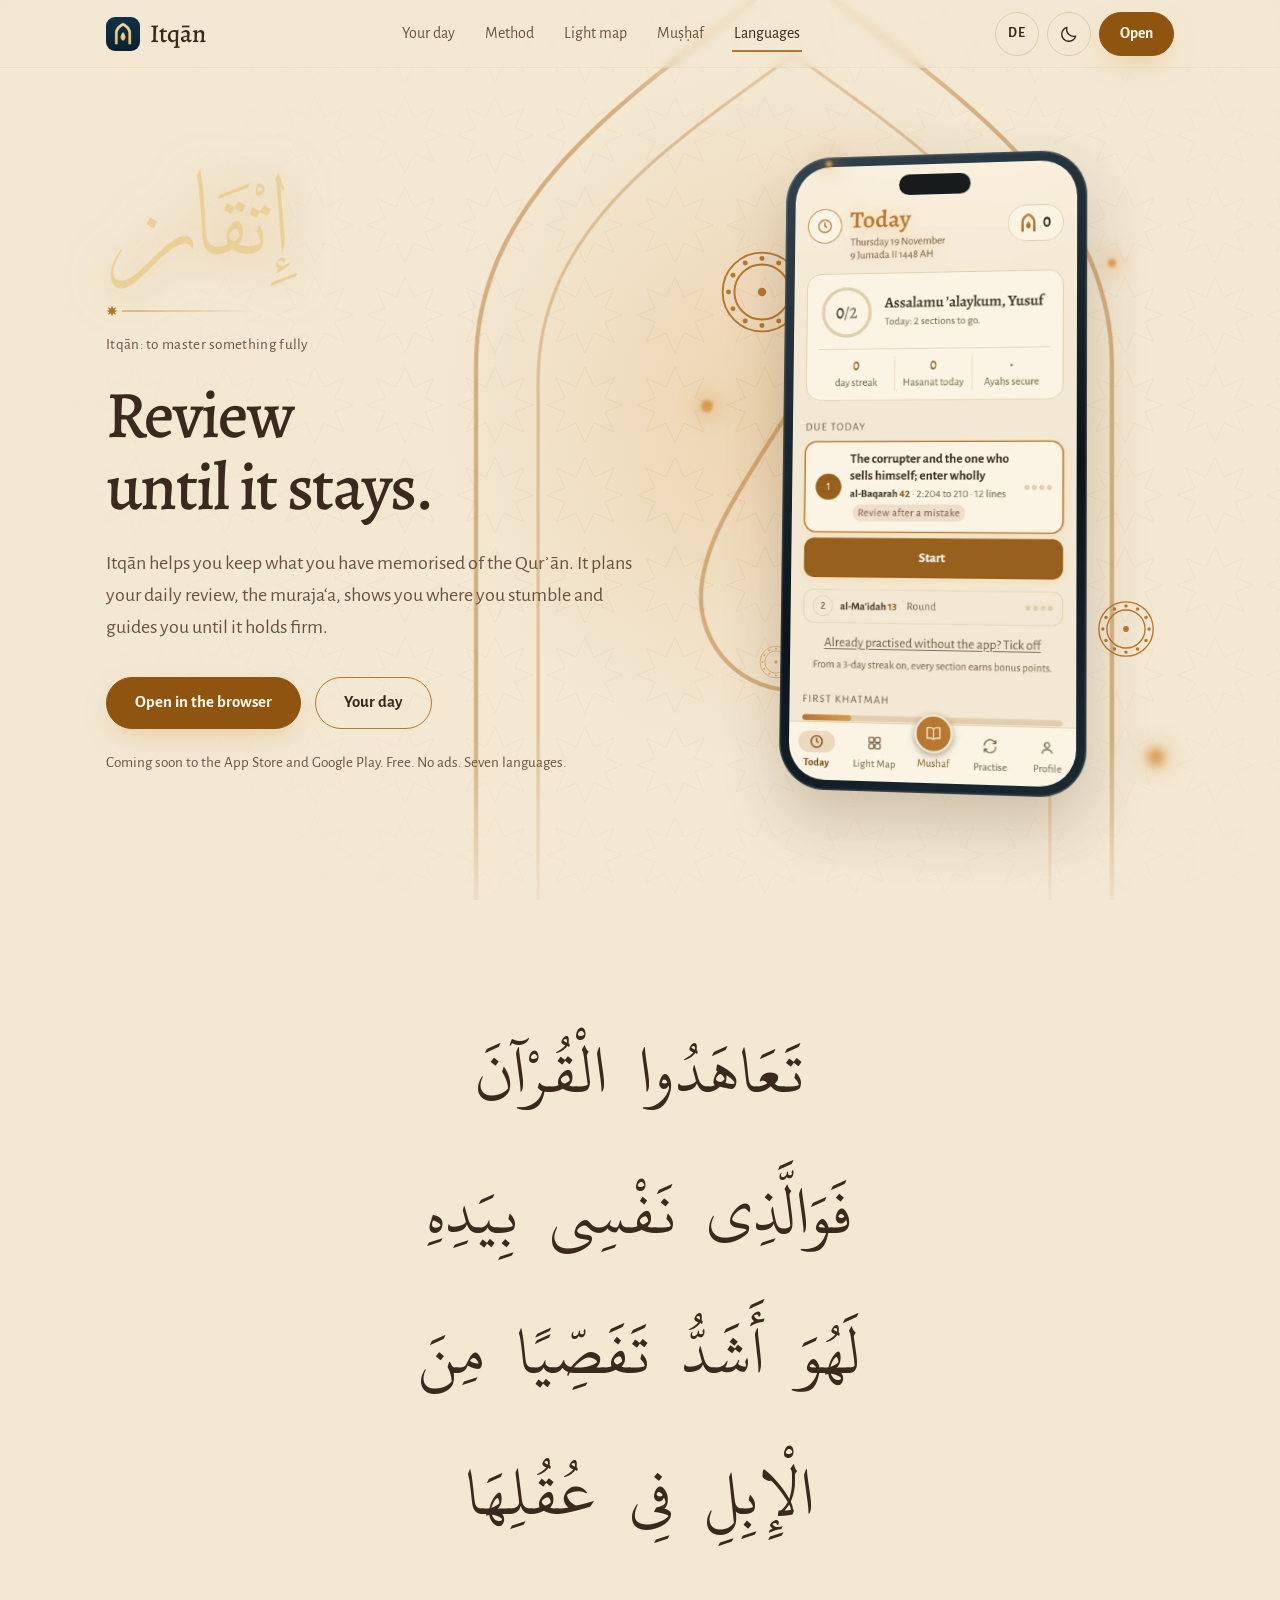
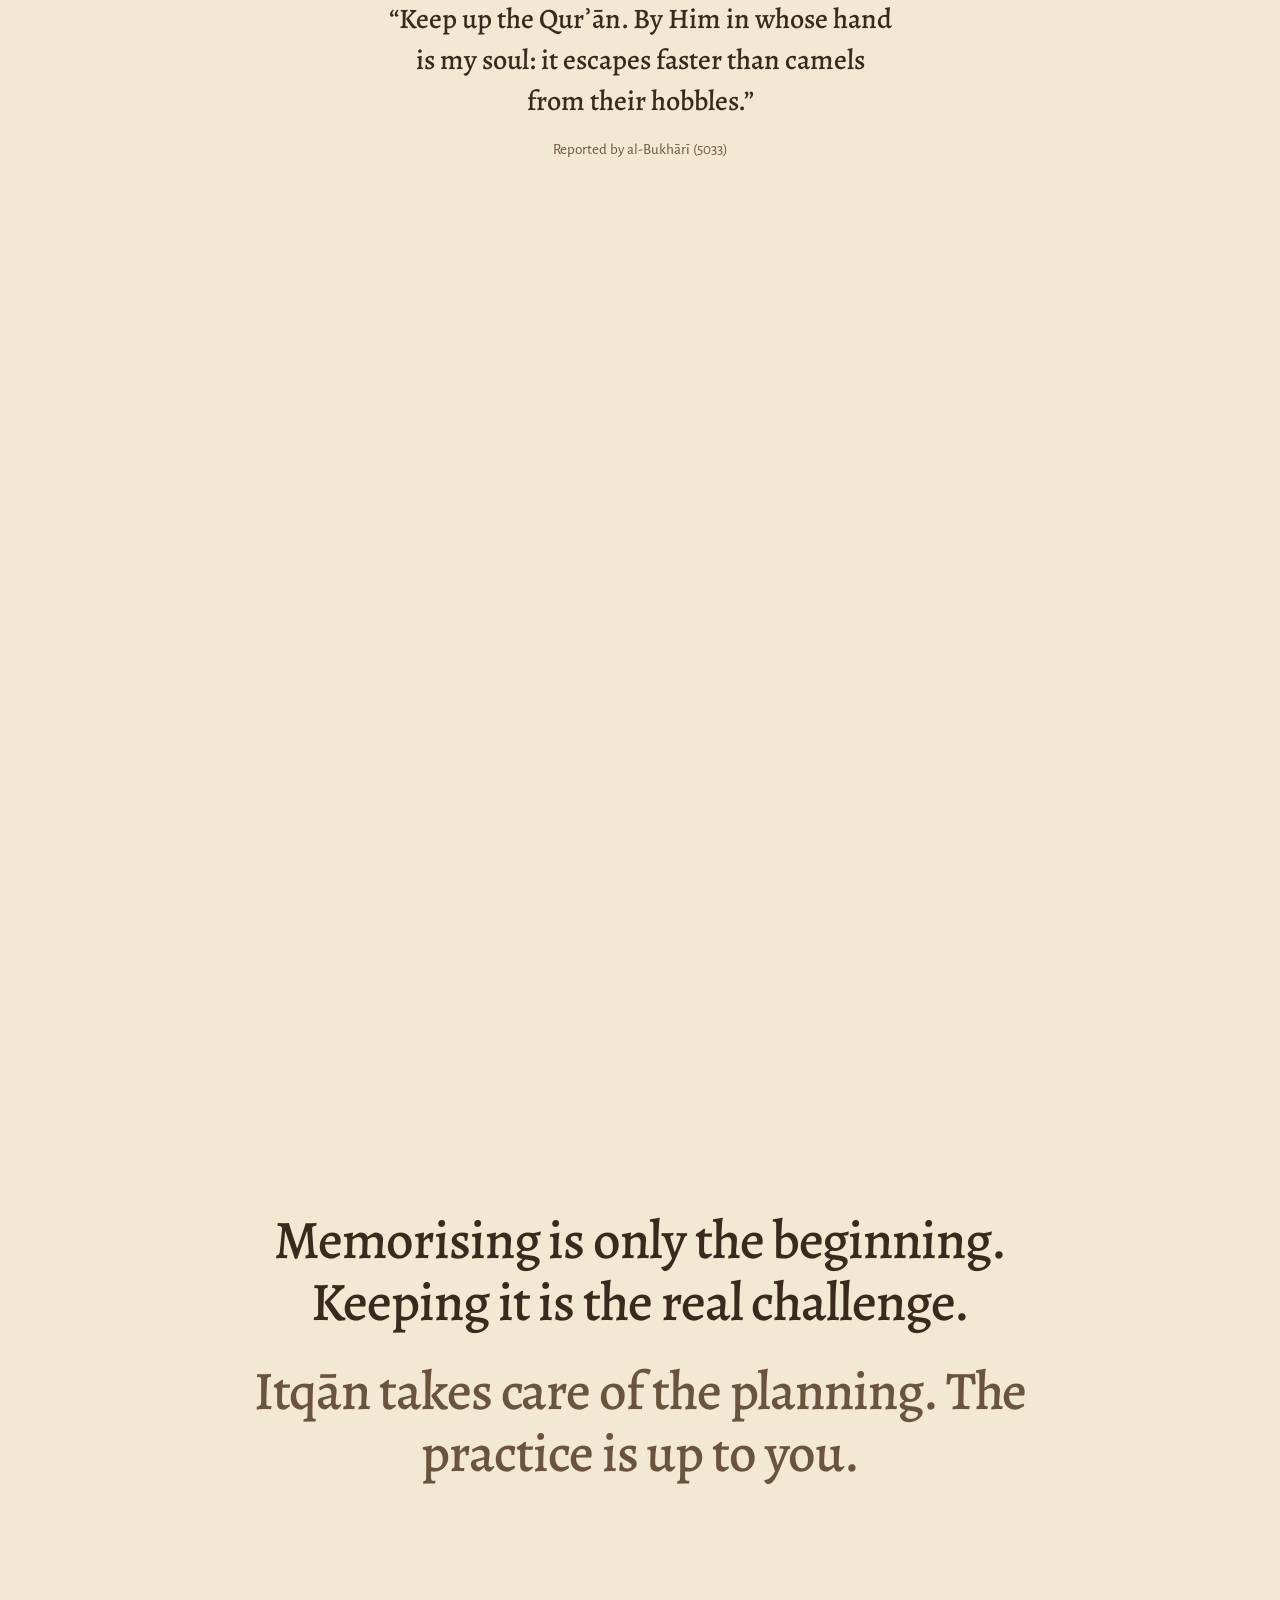
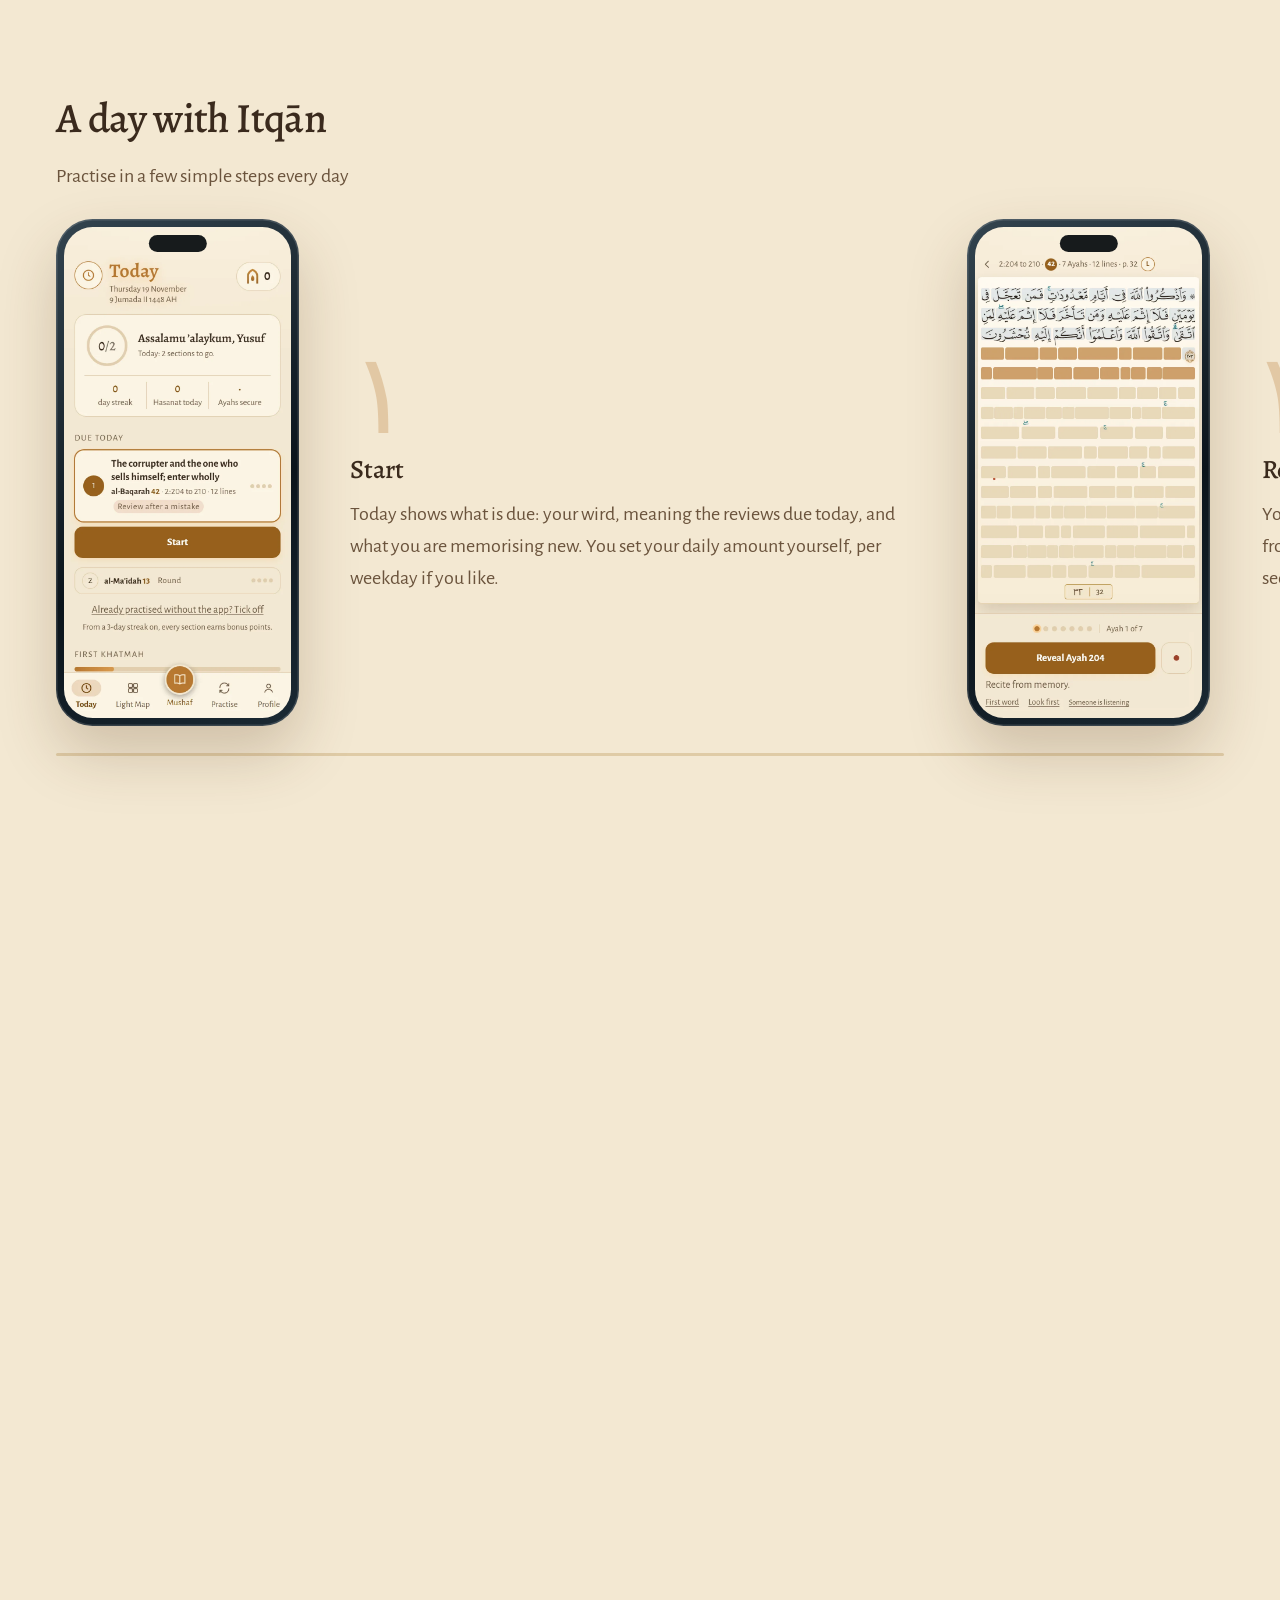
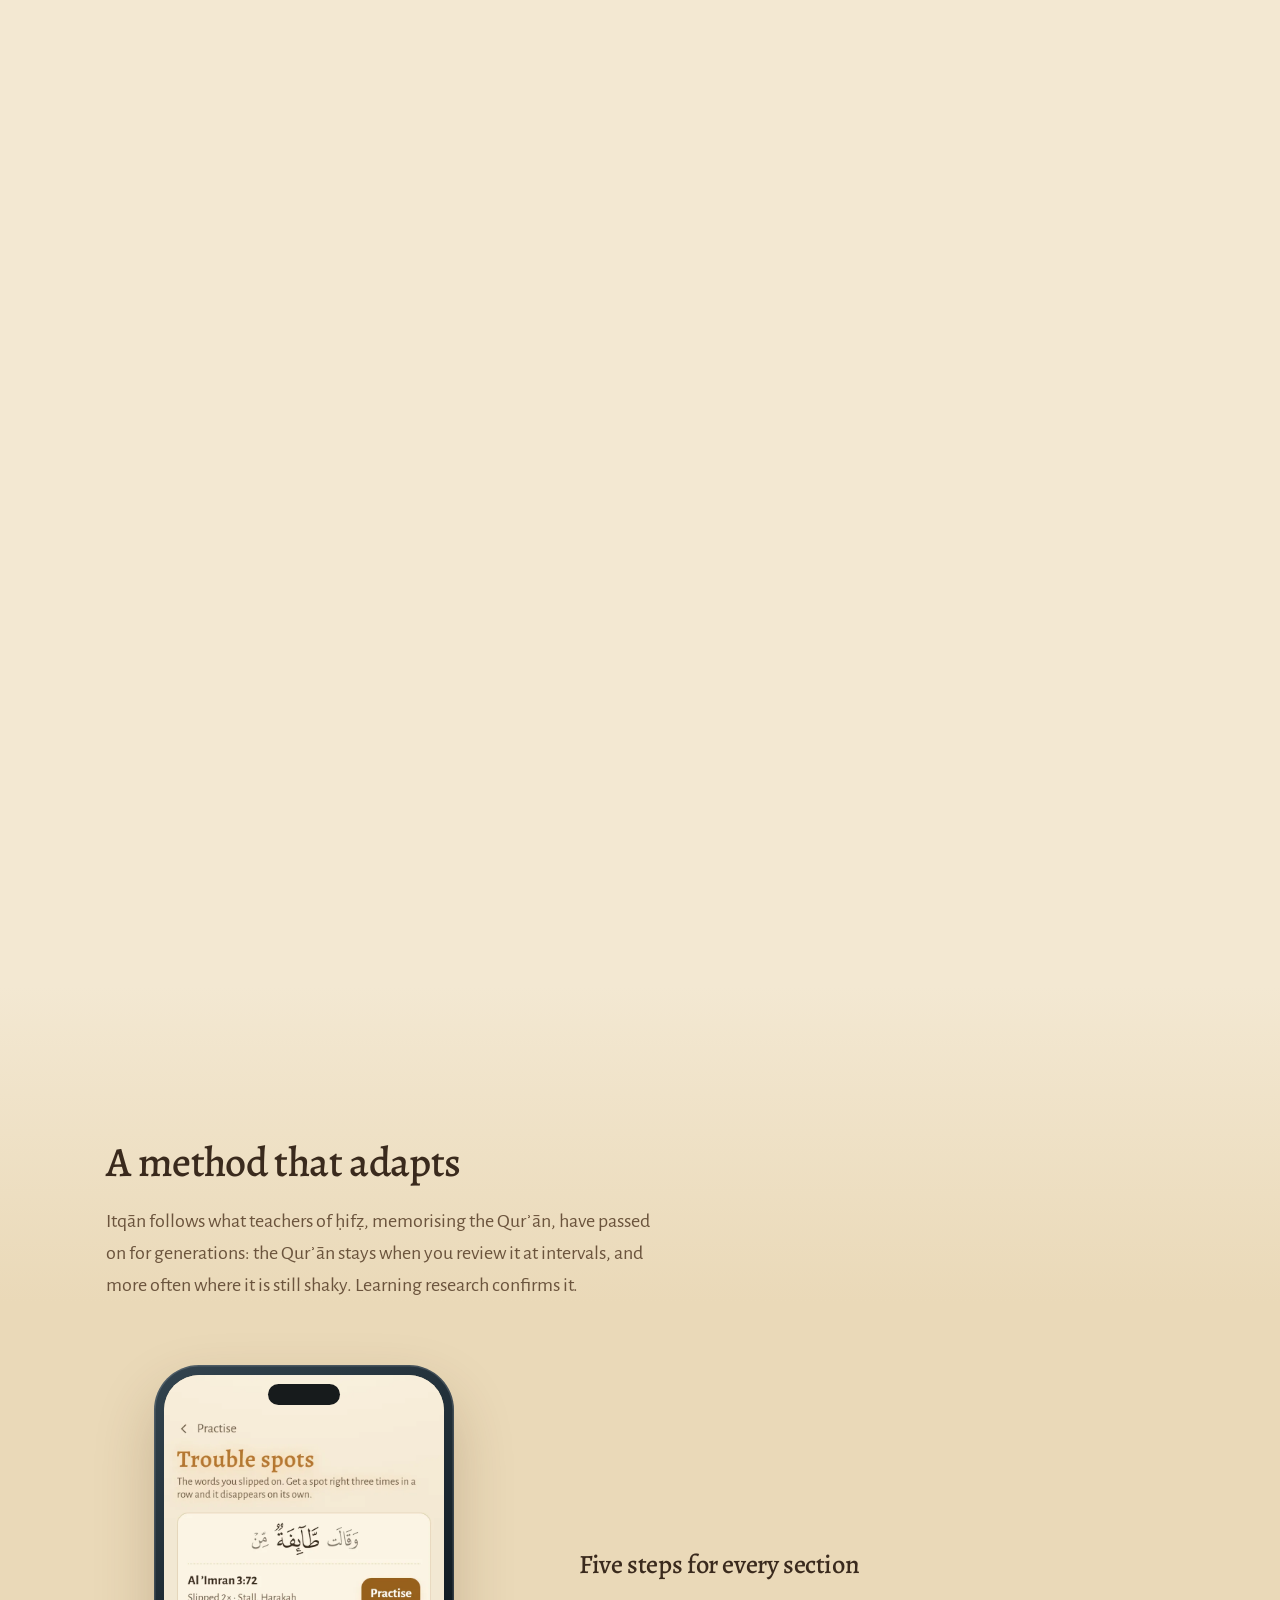
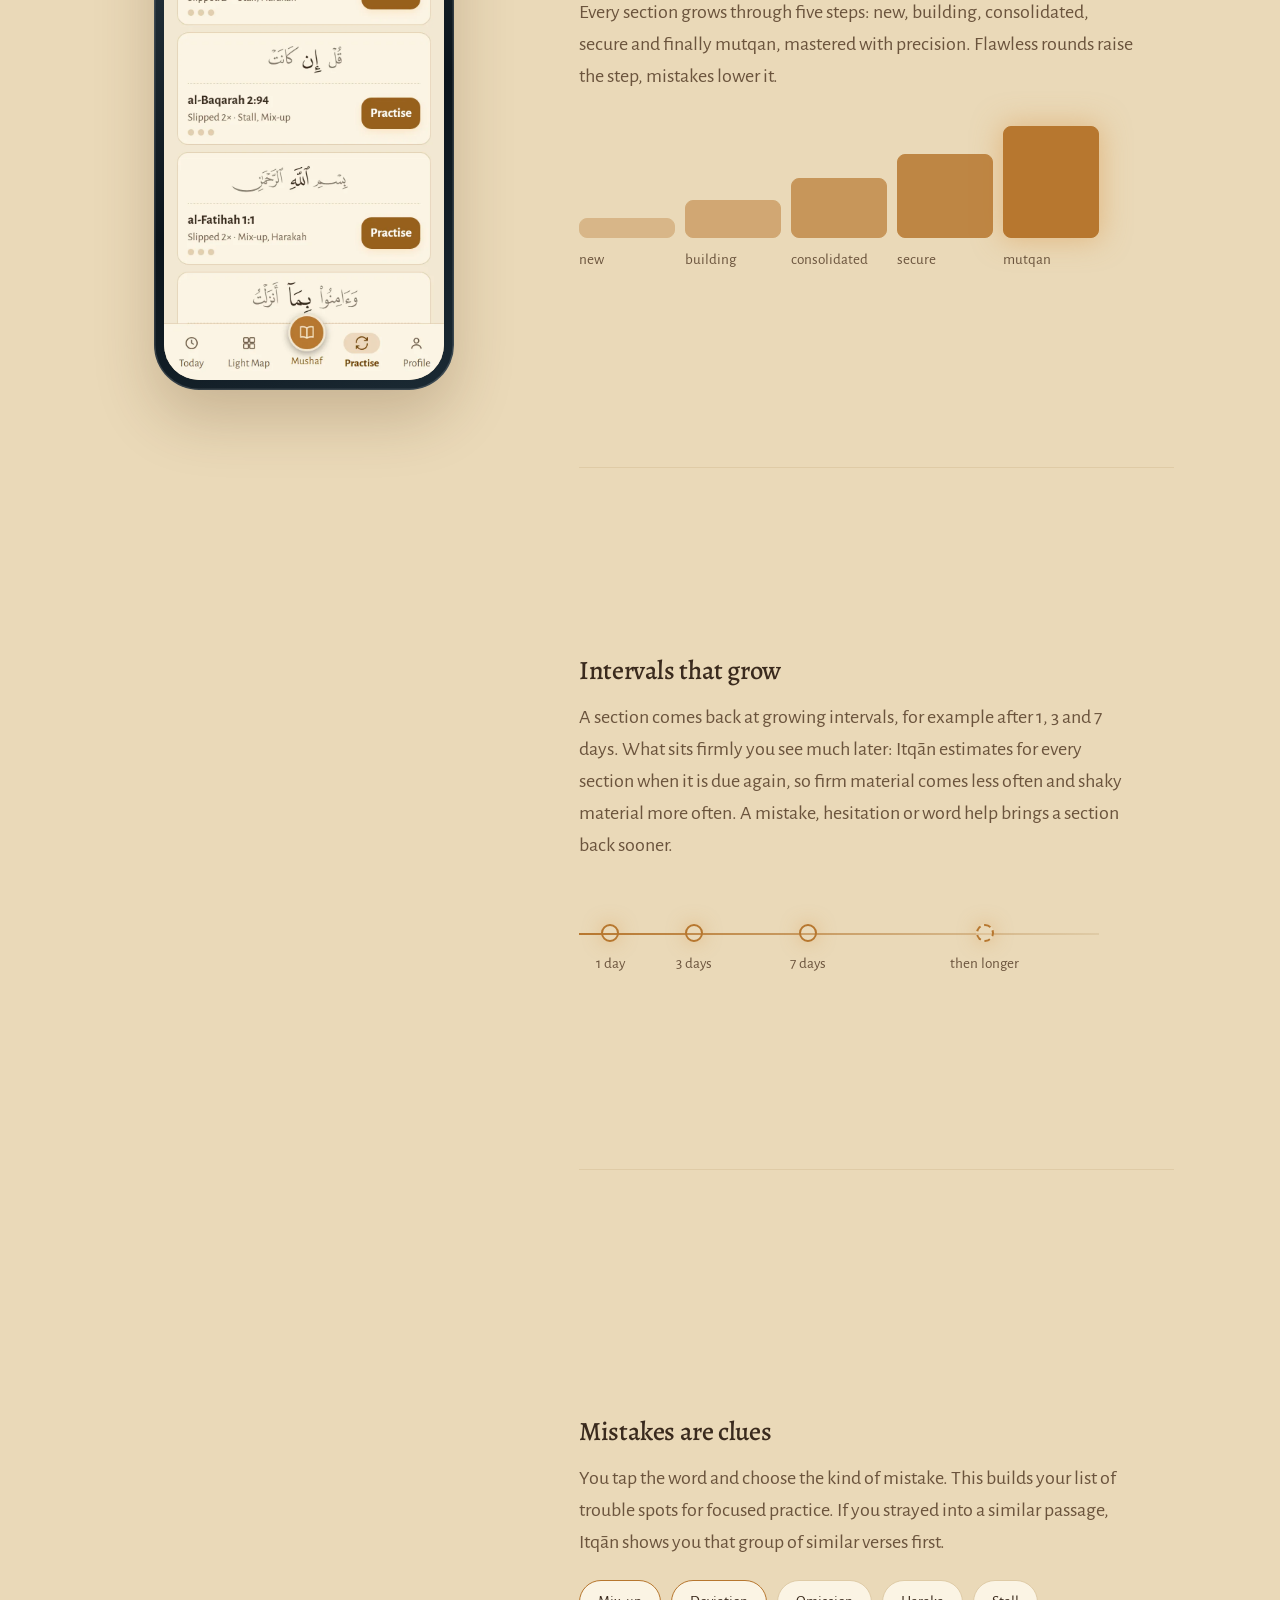
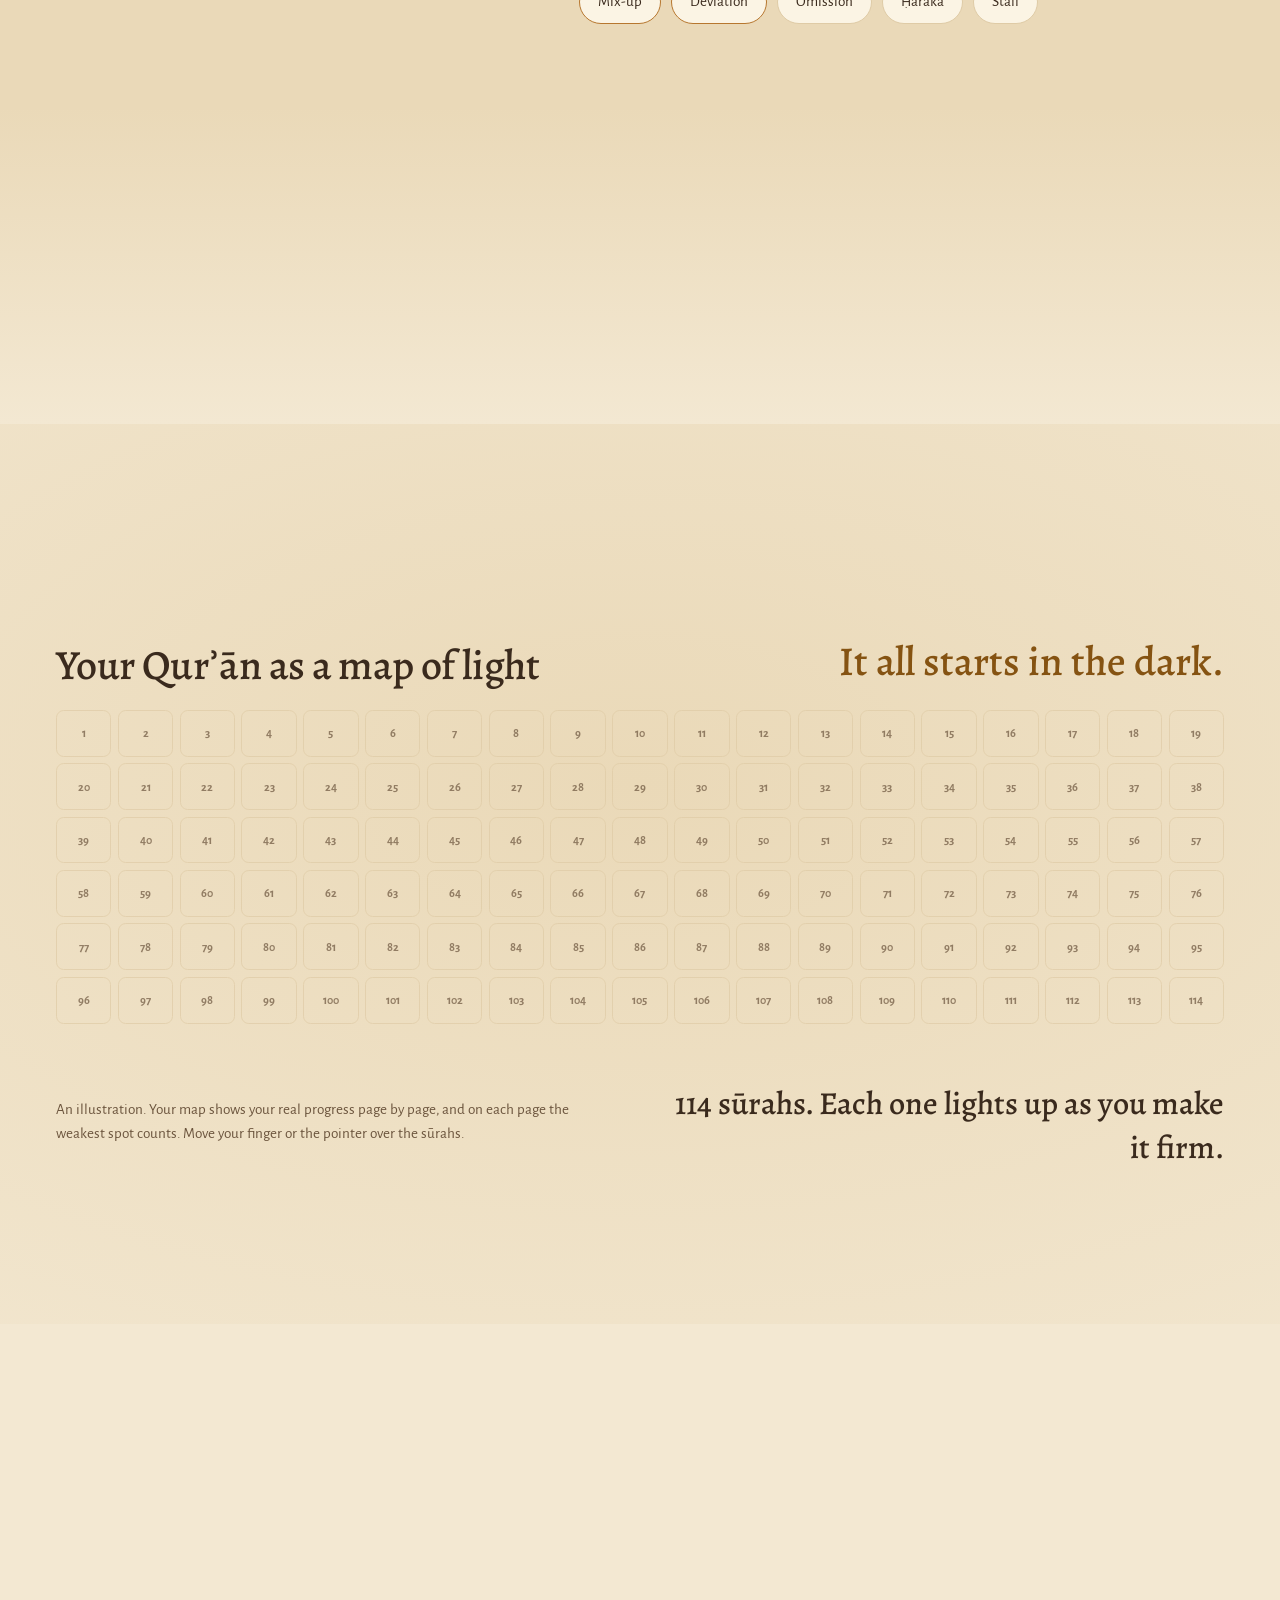
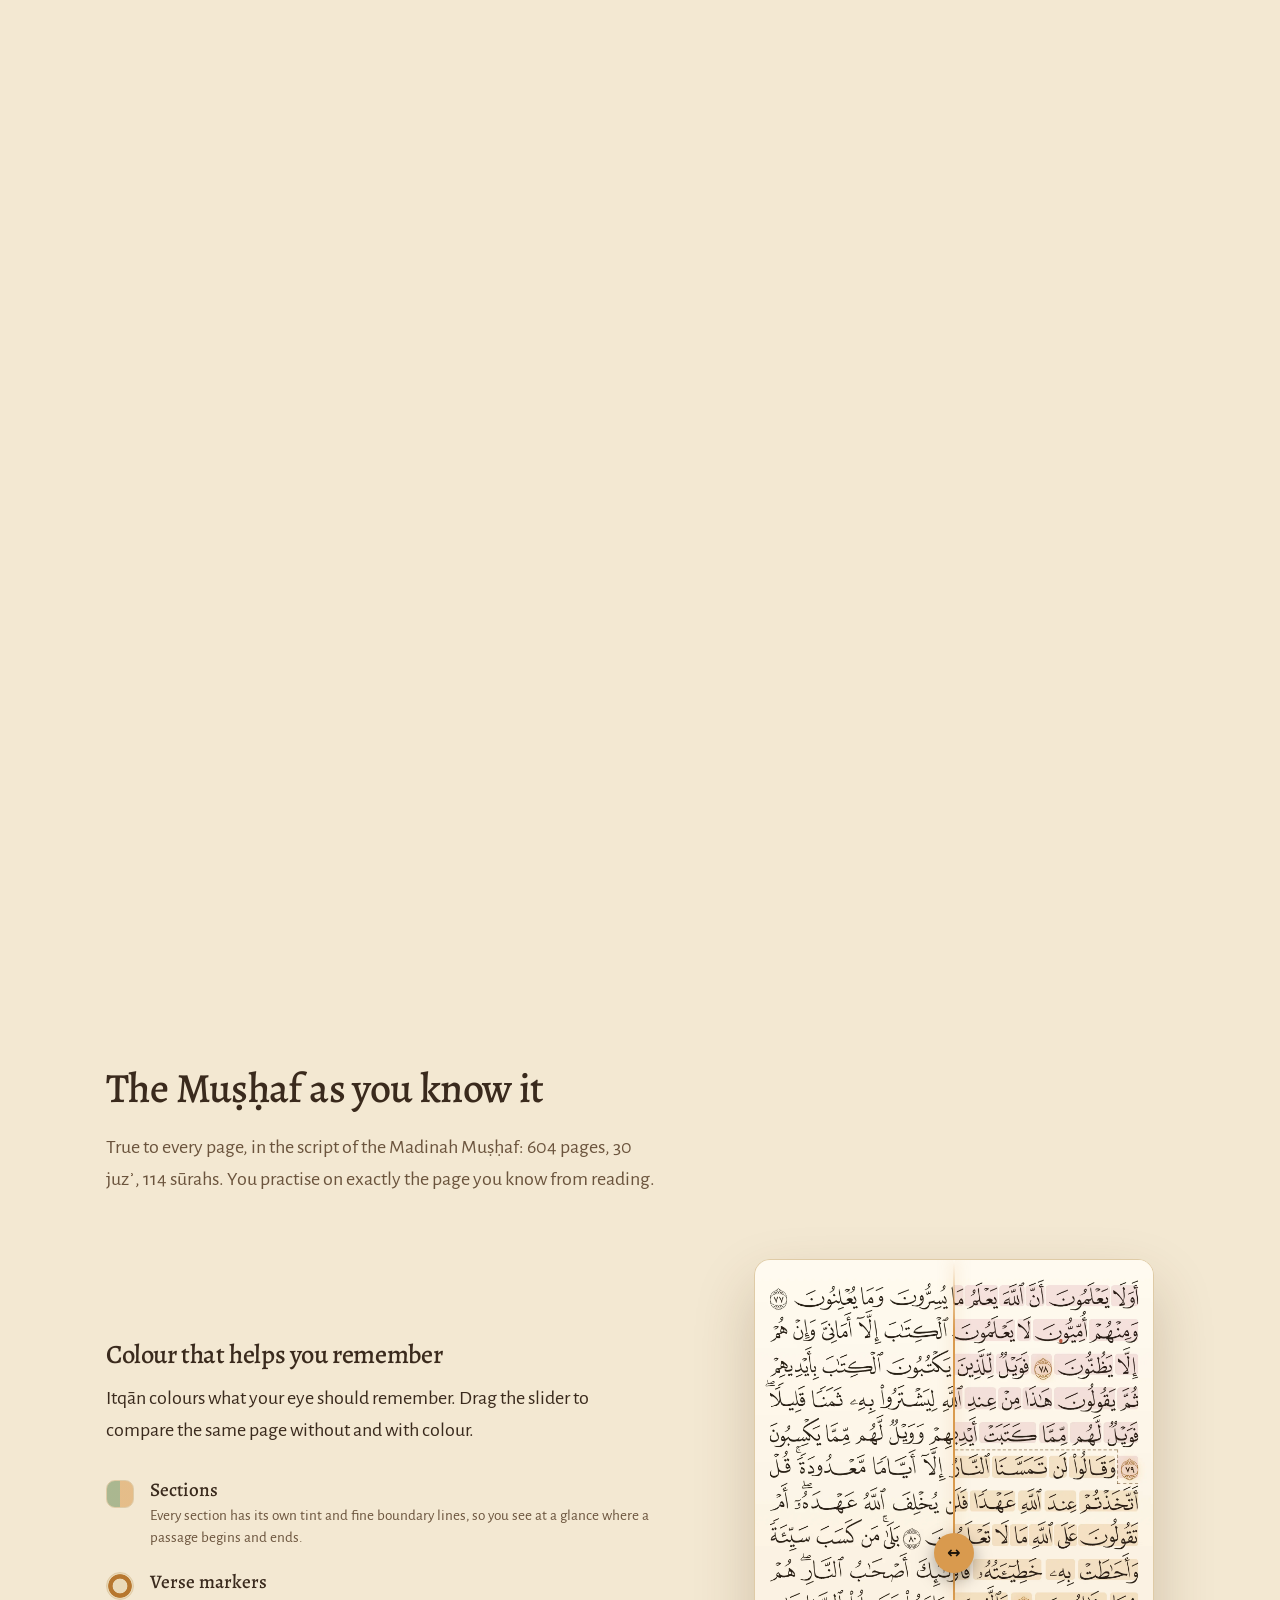
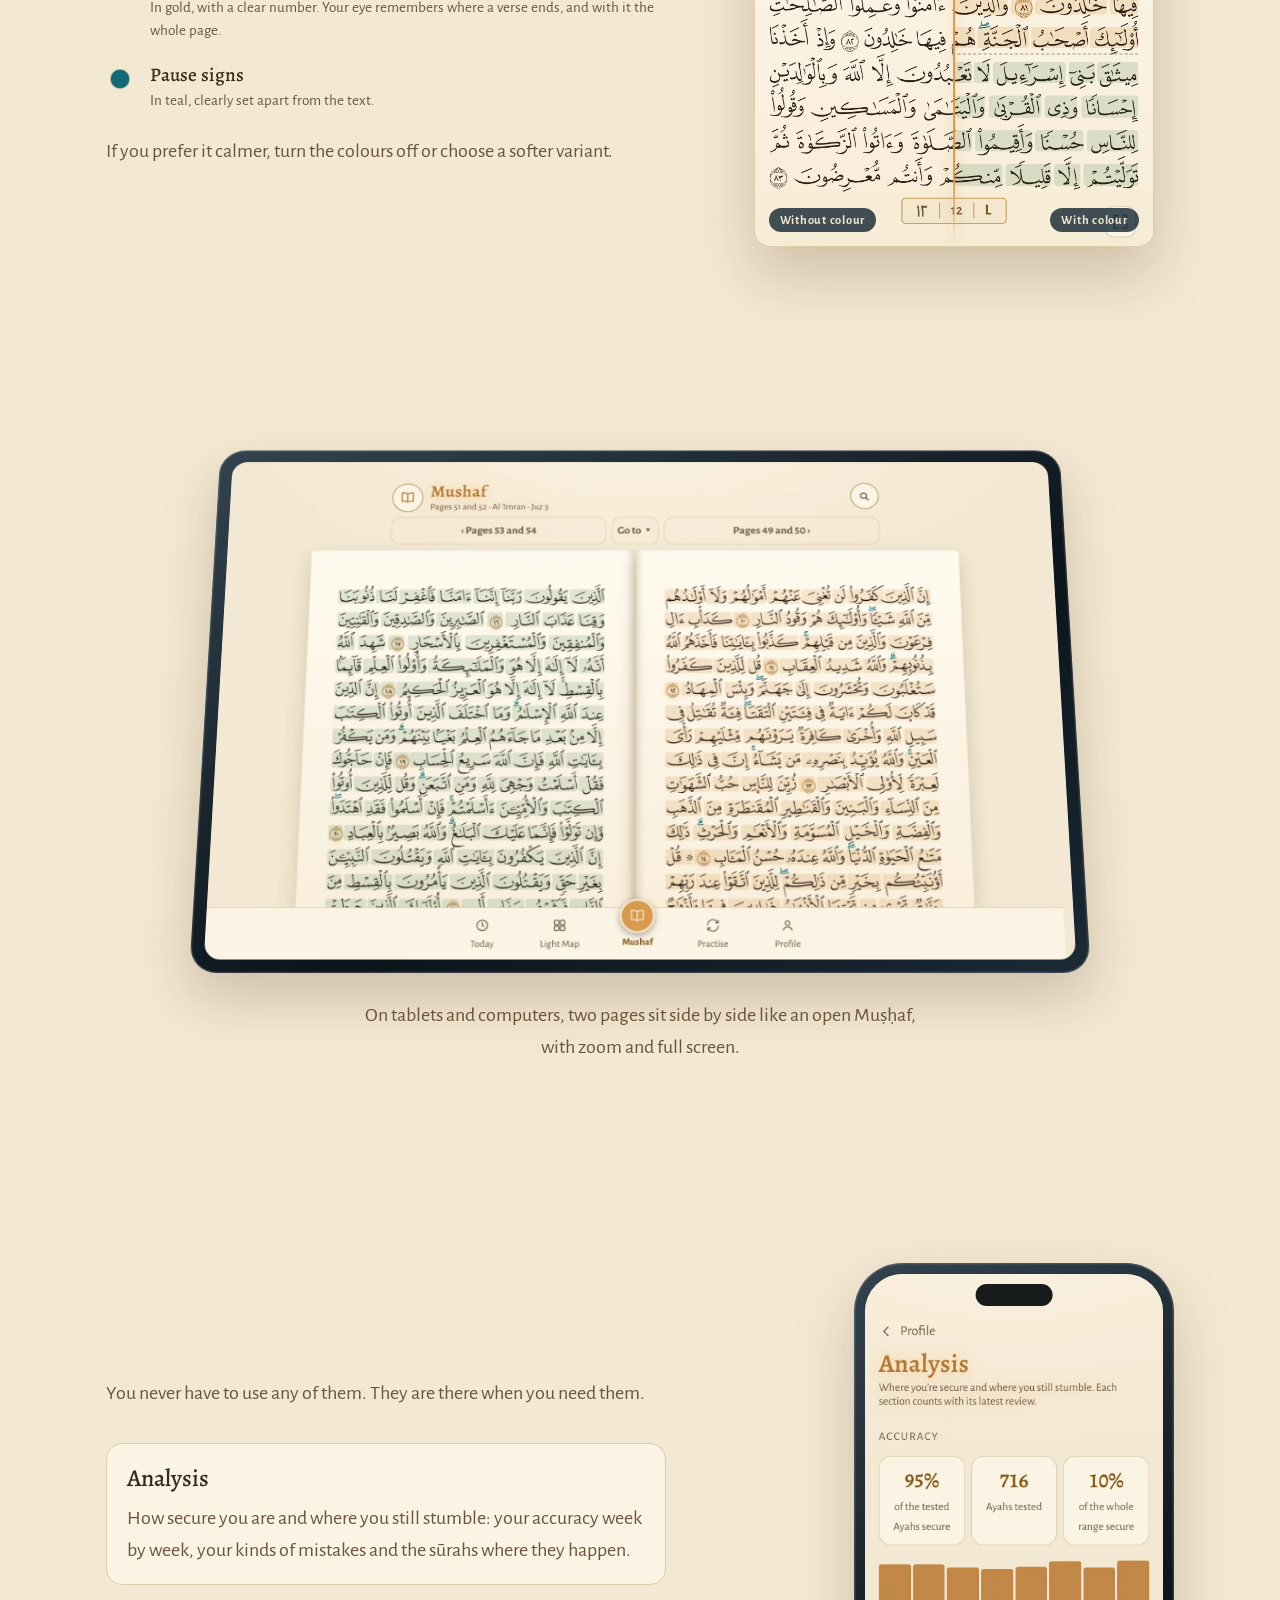
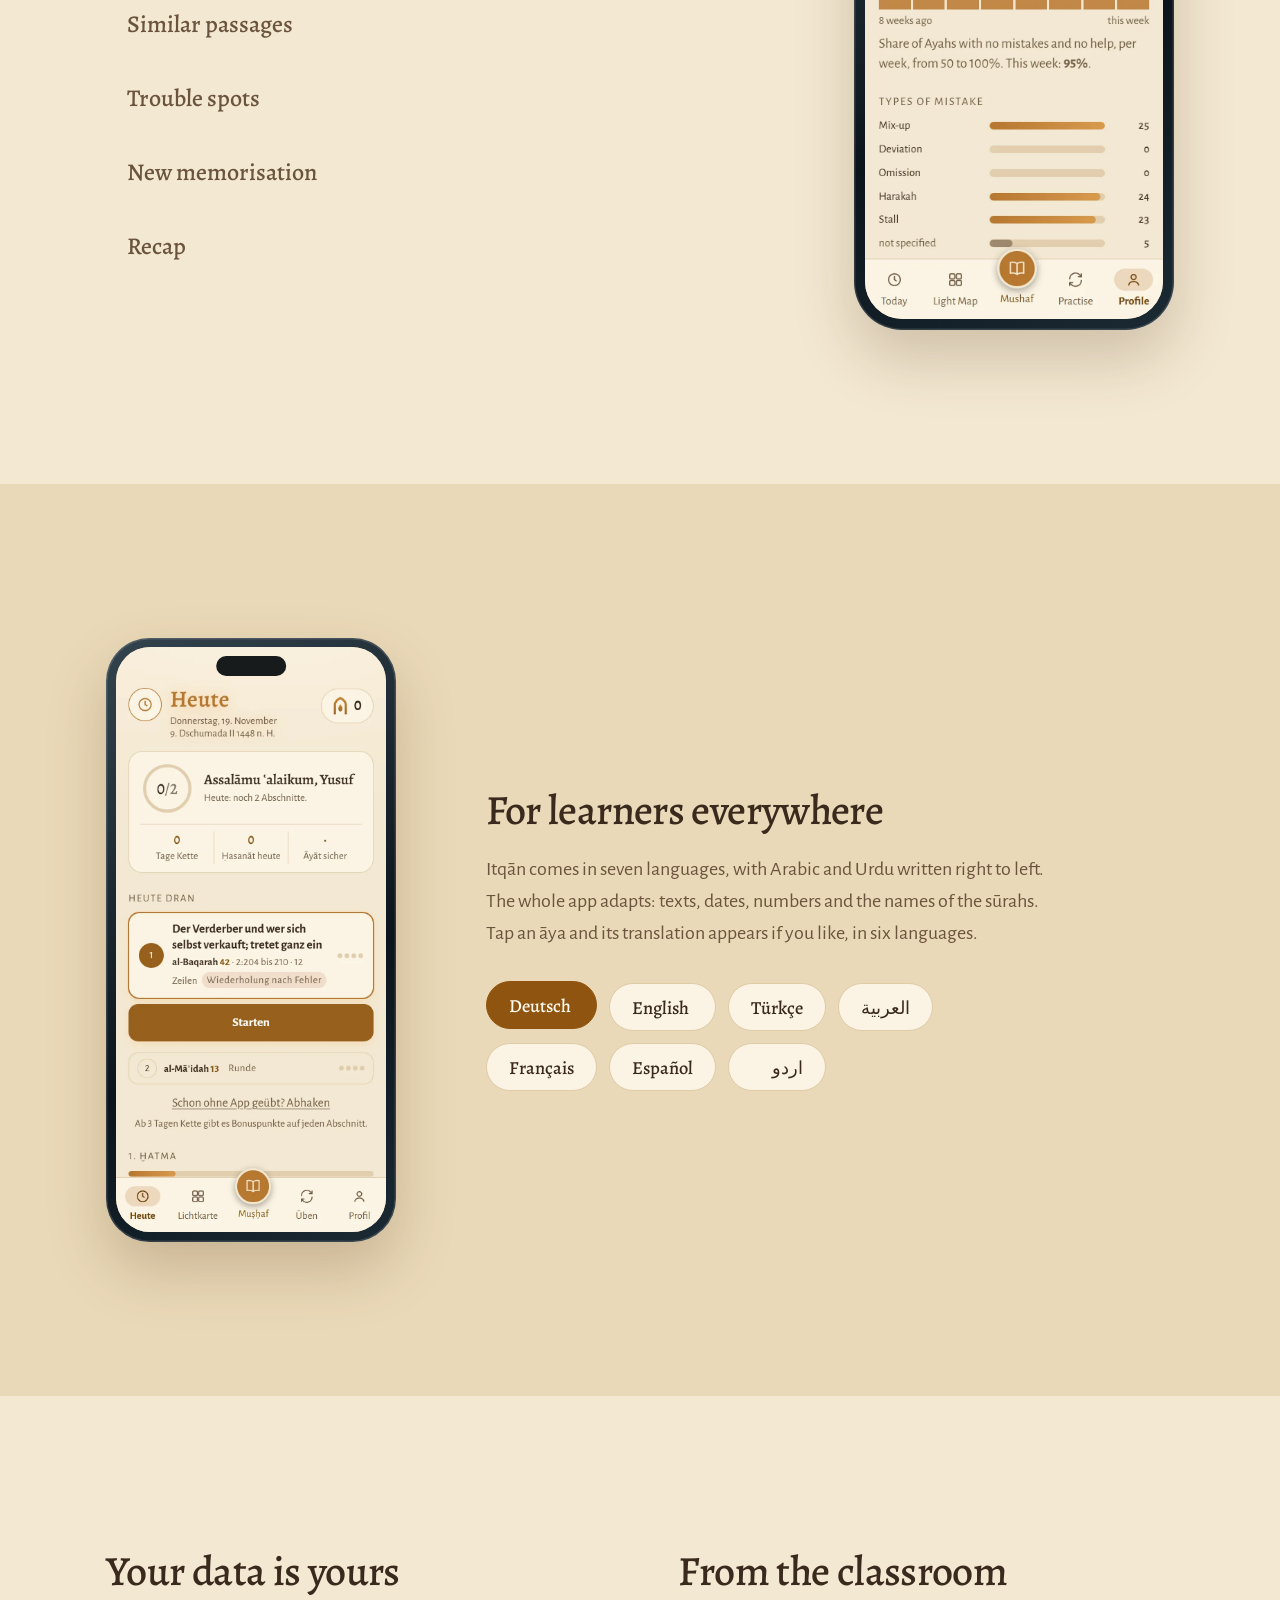
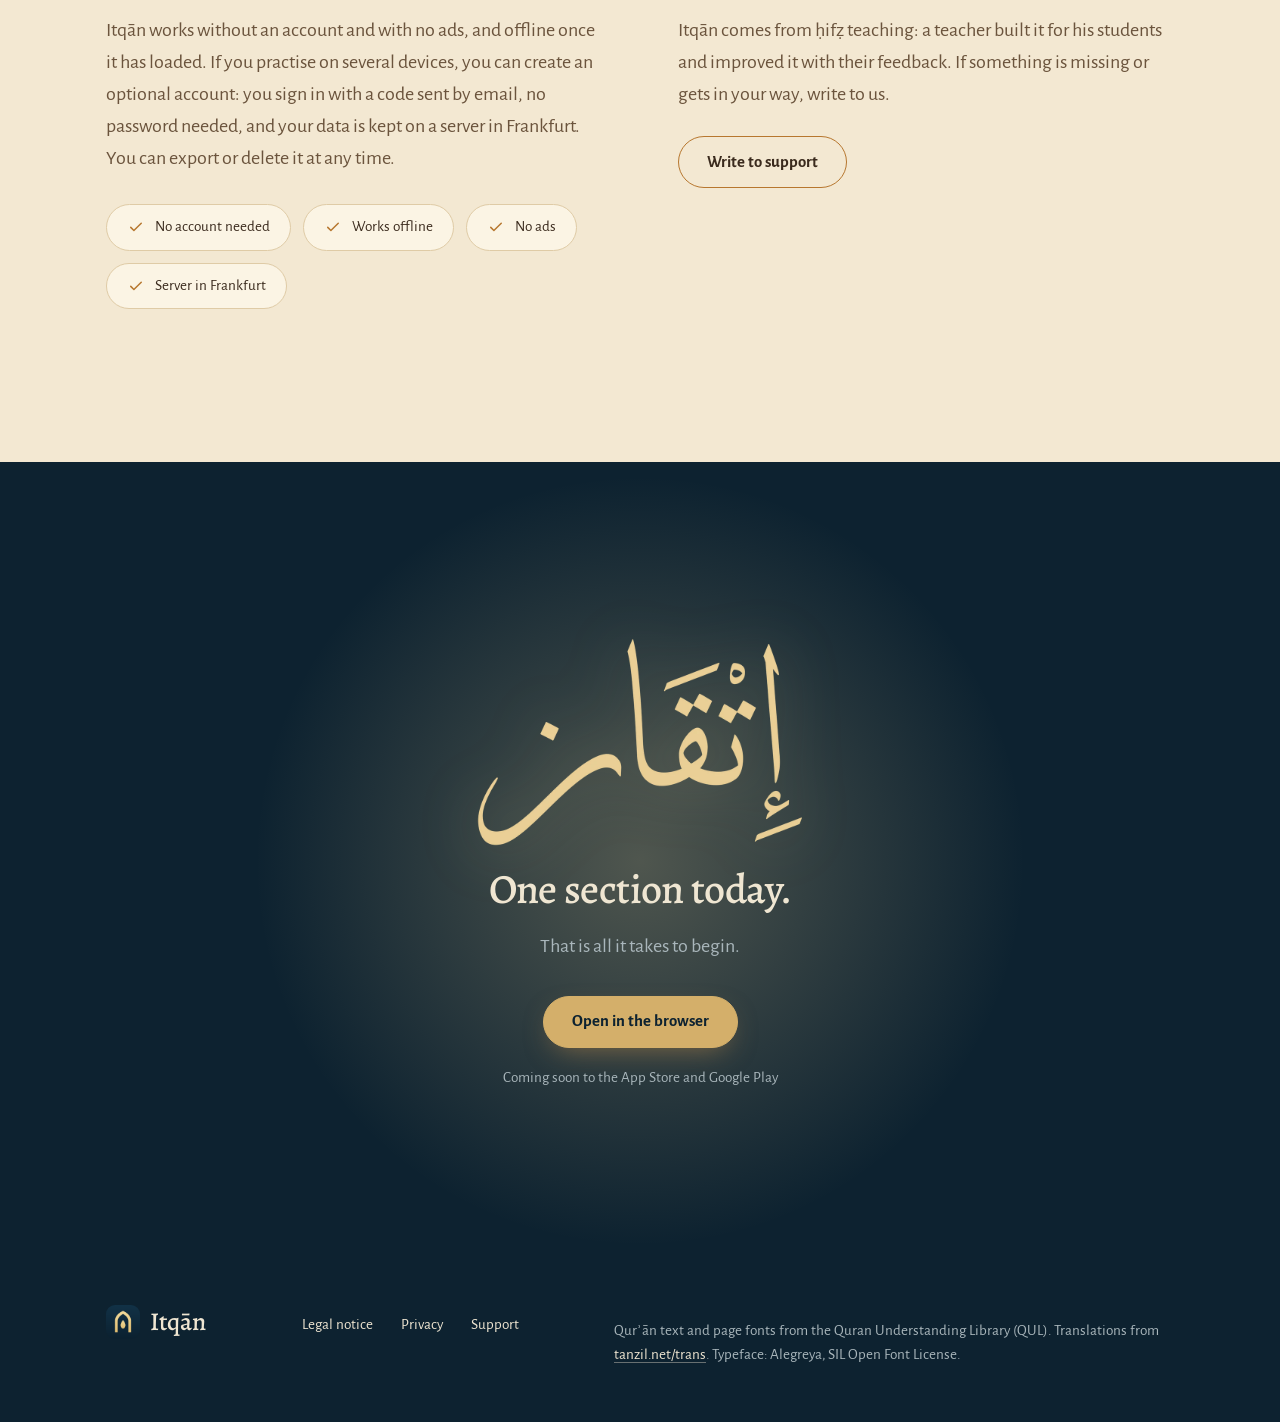
==== commit 664e52aa: "Website: Kalligrafie 15 Prozent kleiner, Zeile darunter ohne al- Co-Authored-By: Claude Sonnet 5.5 <" ====
--- a/en/index.html
+++ b/en/index.html
@@ -13,7 +13,7 @@
 <link rel="icon" href="../icons/favicon-32.png" sizes="32x32"><link rel="apple-touch-icon" href="../icons/apple-touch-icon.png">
 <script>(function(){var d=document.documentElement;d.className='no-js';var t=null;try{t=localStorage.getItem('itqan-site-thema')}catch(e){}if(t!=='hell'&&t!=='dunkel')t=matchMedia('(prefers-color-scheme: dark)').matches?'dunkel':'hell';d.dataset.theme=t})()</script>
 <link rel="preload" href="../fonts/Alegreya-500-latin.woff2" as="font" type="font/woff2" crossorigin>
-<link rel="stylesheet" href="../css/site.css?v=9cb58038">
+<link rel="stylesheet" href="../css/site.css?v=f67faa3a">
 </head>
 <body id="top">
 <svg width="0" height="0" style="position:absolute" aria-hidden="true" focusable="false"><defs>
@@ -39,7 +39,7 @@
   <div class="wrap">
     <div class="held-text">
       <div class="titel-rahmen"><img class="ar-titel kalli" src="../img/kalligraphie-gold.webp" alt="إِتْقَان" lang="ar" width="900" height="586" fetchpriority="high" decoding="async"><svg class="titel-zier" viewBox="0 0 150 12" aria-hidden="true"><defs><linearGradient id="zl" gradientUnits="userSpaceOnUse" x1="16" y1="0" x2="150" y2="0"><stop offset="0" stop-color="currentColor" stop-opacity=".85"/><stop offset="1" stop-color="currentColor" stop-opacity="0"/></linearGradient></defs><path d="M16 6H150" stroke="url(#zl)" stroke-width="1" fill="none"/><path transform="translate(6 6) scale(.14) translate(-45 -45)" fill="currentColor" d="M45 7L54 27L74 18L65 38L83 45L65 52L74 72L54 63L45 83L36 63L16 72L25 52L7 45L25 38L16 18L36 27Z"/></svg></div>
-      <p class="ar-unter">al-Itqān: to master something fully</p>
+      <p class="ar-unter">Itqān: to master something fully</p>
       <h1>Review<br>until it stays.</h1>
       <p class="lead">Itqān helps you keep what you have memorised of the Qurʾān. It plans your daily review, the muraja‘a, shows you where you stumble and guides you until it holds firm.</p>
       <div class="cta"><a class="knopf haupt" href="https://ali-seckin.github.io/itqan/">Open in the browser</a><a class="knopf leer" href="#tag" aria-disabled="false">Your day</a></div>
--- a/css/site.css
+++ b/css/site.css
@@ -95,7 +95,7 @@
 .bogen-m{display:none}
 .titel-rahmen{display:inline-flex;flex-direction:column;align-items:flex-start;gap:12px;margin-bottom:16px;color:var(--gold-d)}
 .ar-titel{font-size:clamp(2.4rem,3.6vw,3.1rem);color:var(--gold);line-height:1.2;margin:0;text-shadow:0 0 28px var(--glow)}
-.kalli{display:block;width:clamp(190px,18vw,250px);height:auto;filter:drop-shadow(0 0 22px var(--glow))}
+.kalli{display:block;width:clamp(162px,15.3vw,212px);height:auto;filter:drop-shadow(0 0 22px var(--glow))}
 .titel-zier{display:block;width:150px;height:12px;overflow:visible}
 .ar-unter{font-size:var(--t-klein);color:var(--leise);margin-bottom:22px;letter-spacing:.02em;text-align:left}
 .held h1{margin-bottom:24px;font-size:clamp(2.9rem,5.2vw,4.6rem)}
@@ -294,7 +294,7 @@
 .schluss::before{content:'';position:absolute;left:50%;top:50%;width:min(120vw,1100px);aspect-ratio:1;transform:translate(-50%,-50%);background:radial-gradient(closest-side,rgba(233,207,149,.3),transparent 70%);z-index:-1;animation:atmen 9s ease-in-out infinite}
 @keyframes atmen{50%{transform:translate(-50%,-50%) scale(1.1);opacity:.8}}
 .schluss .ar{font-size:clamp(2.4rem,6vw,4.6rem);color:#e9cf95;line-height:1.4}
-.kalli-schluss{display:block;width:clamp(230px,36vw,400px);height:auto;margin:0 auto;filter:drop-shadow(0 0 30px rgba(233,207,149,.28))}
+.kalli-schluss{display:block;width:clamp(196px,30.6vw,340px);height:auto;margin:0 auto;filter:drop-shadow(0 0 30px rgba(233,207,149,.28))}
 .schluss h2{margin:14px auto 0;max-width:none;color:#efe6d2}
 .schluss p{margin:18px auto 0;color:#a9b6bb}
 .schluss .cta{justify-content:center}
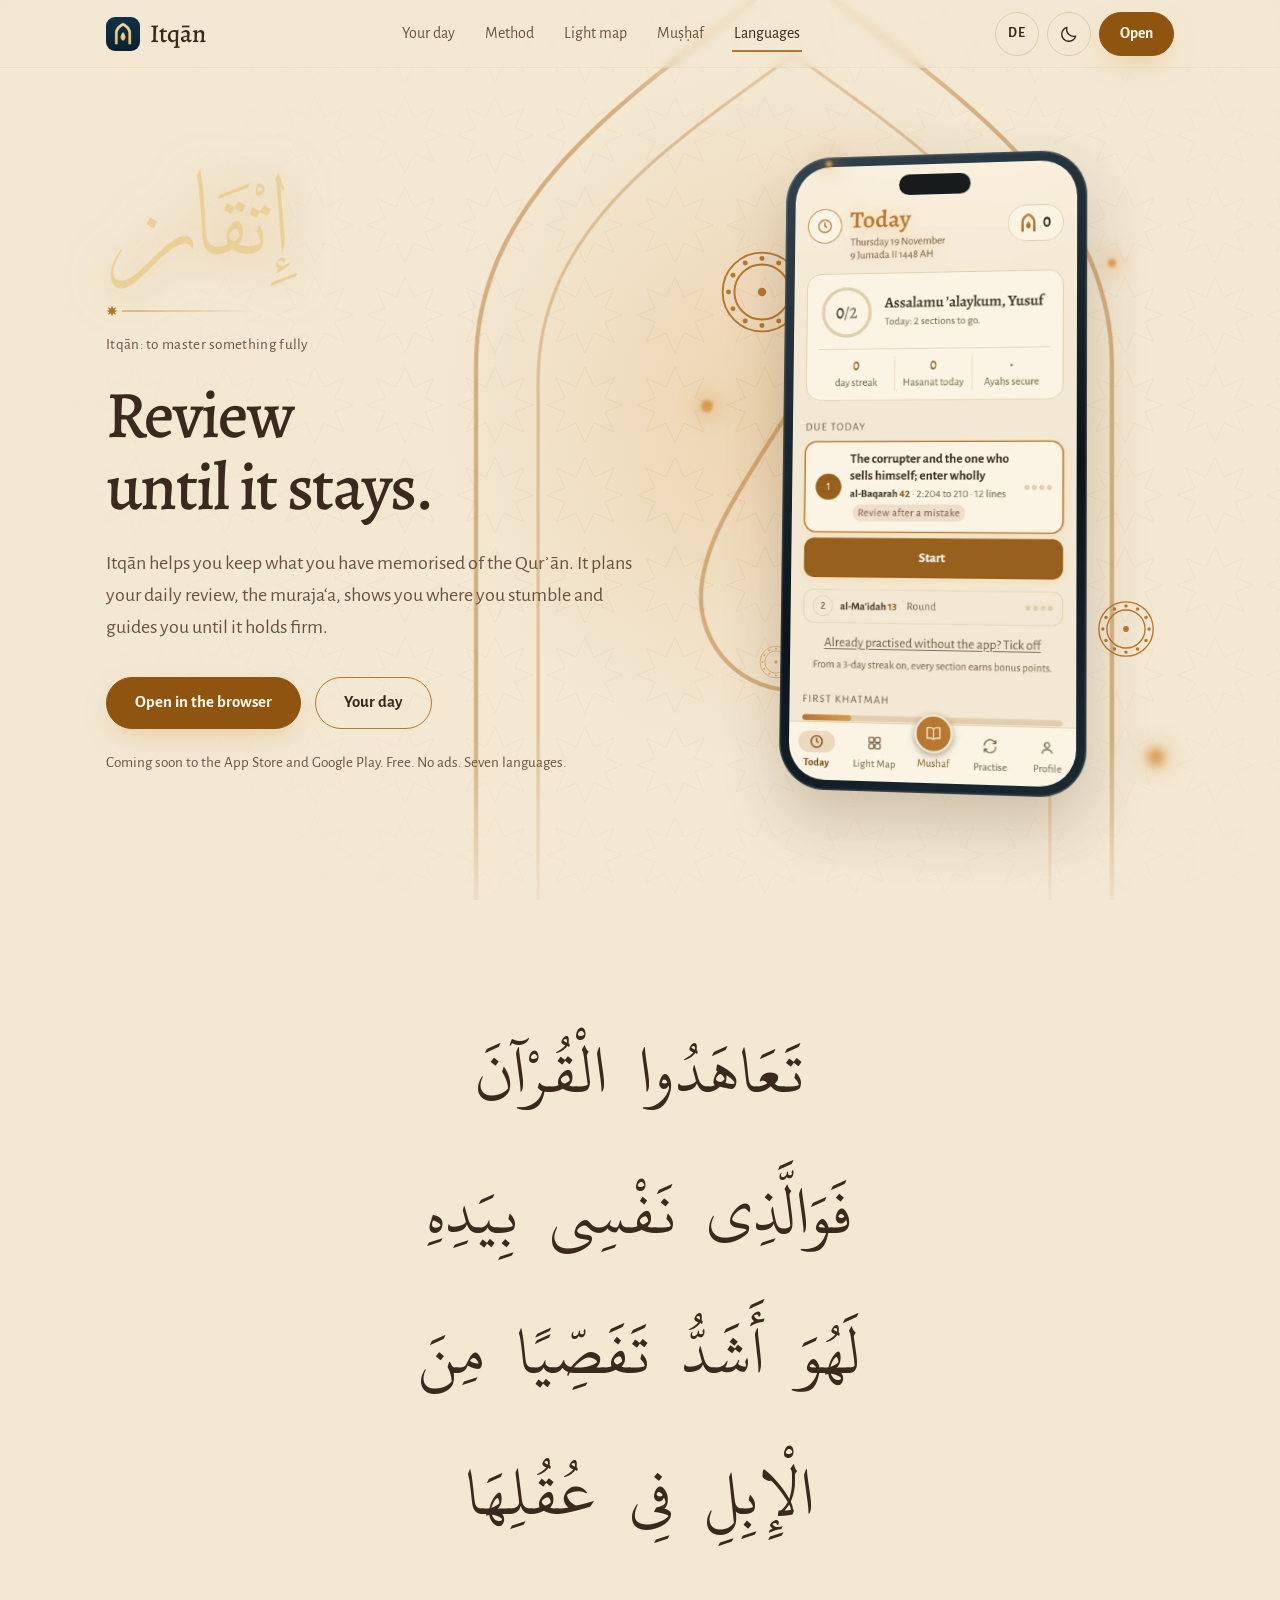
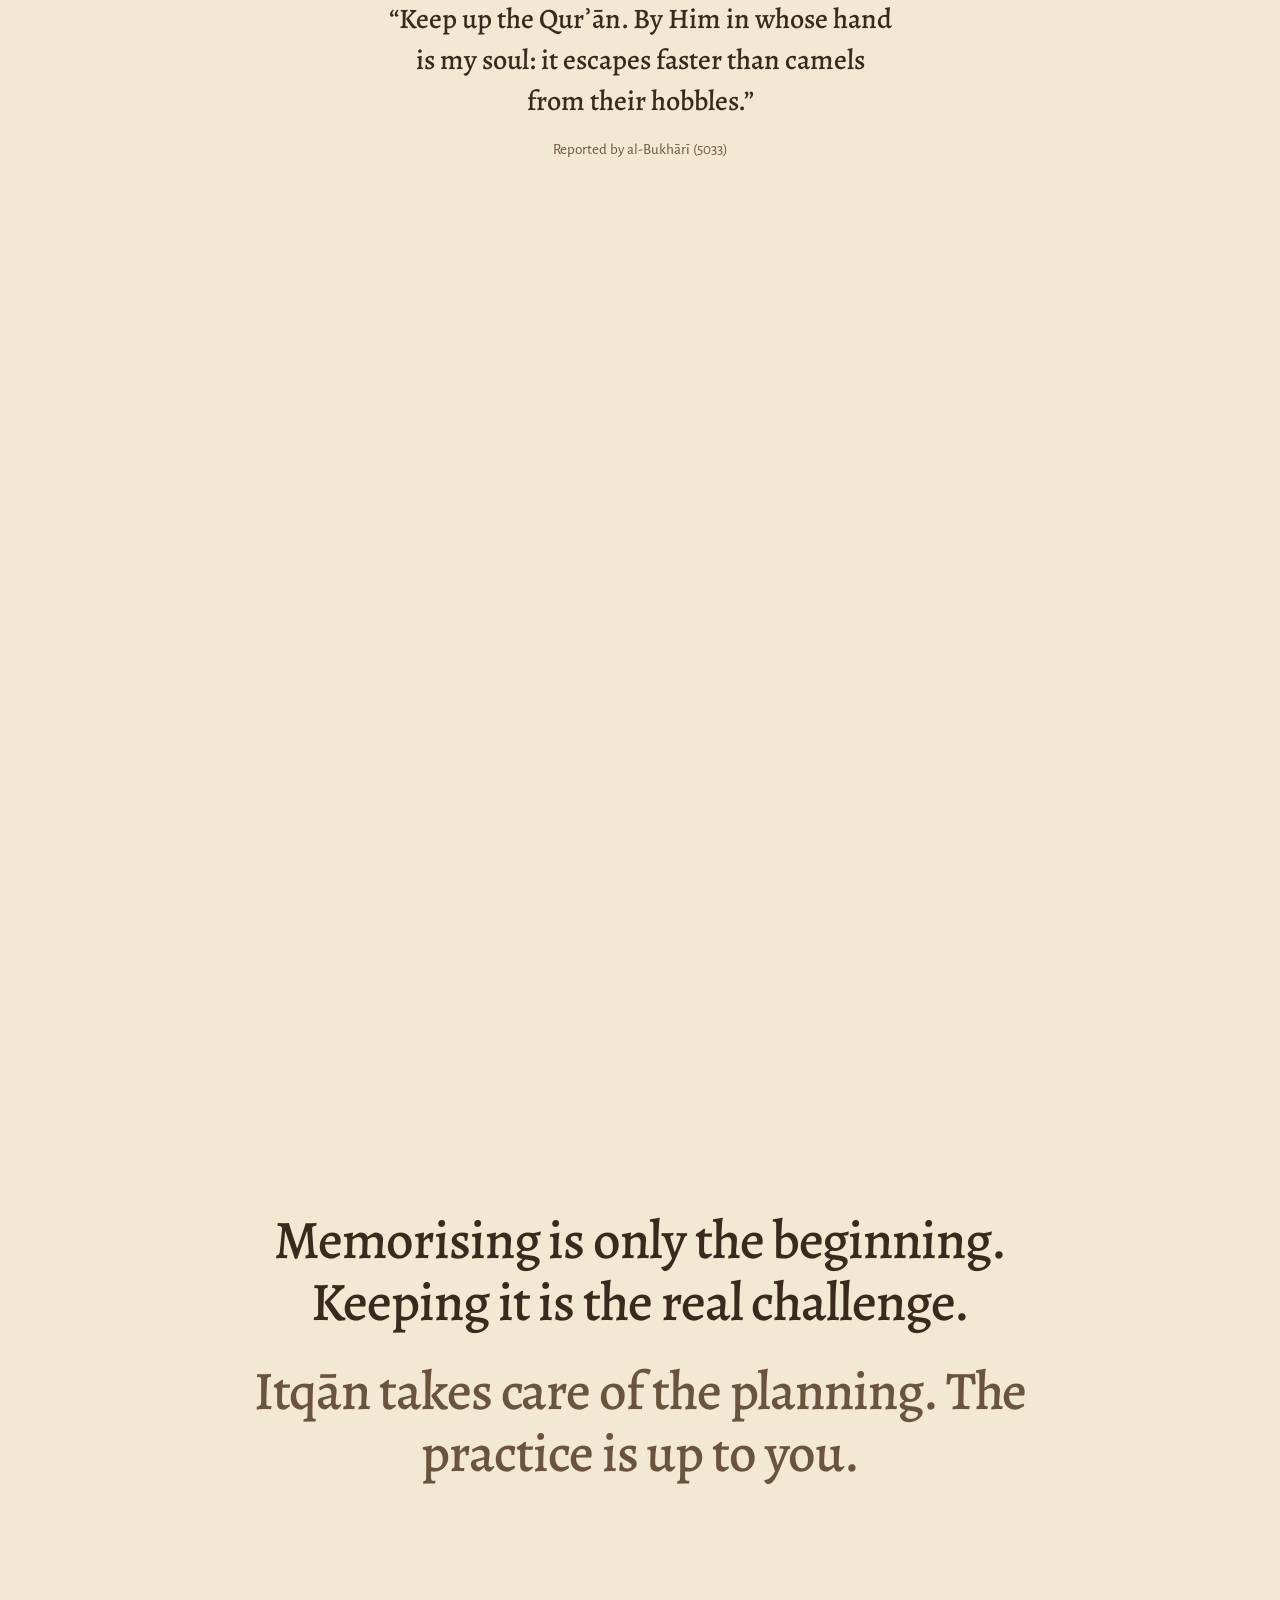
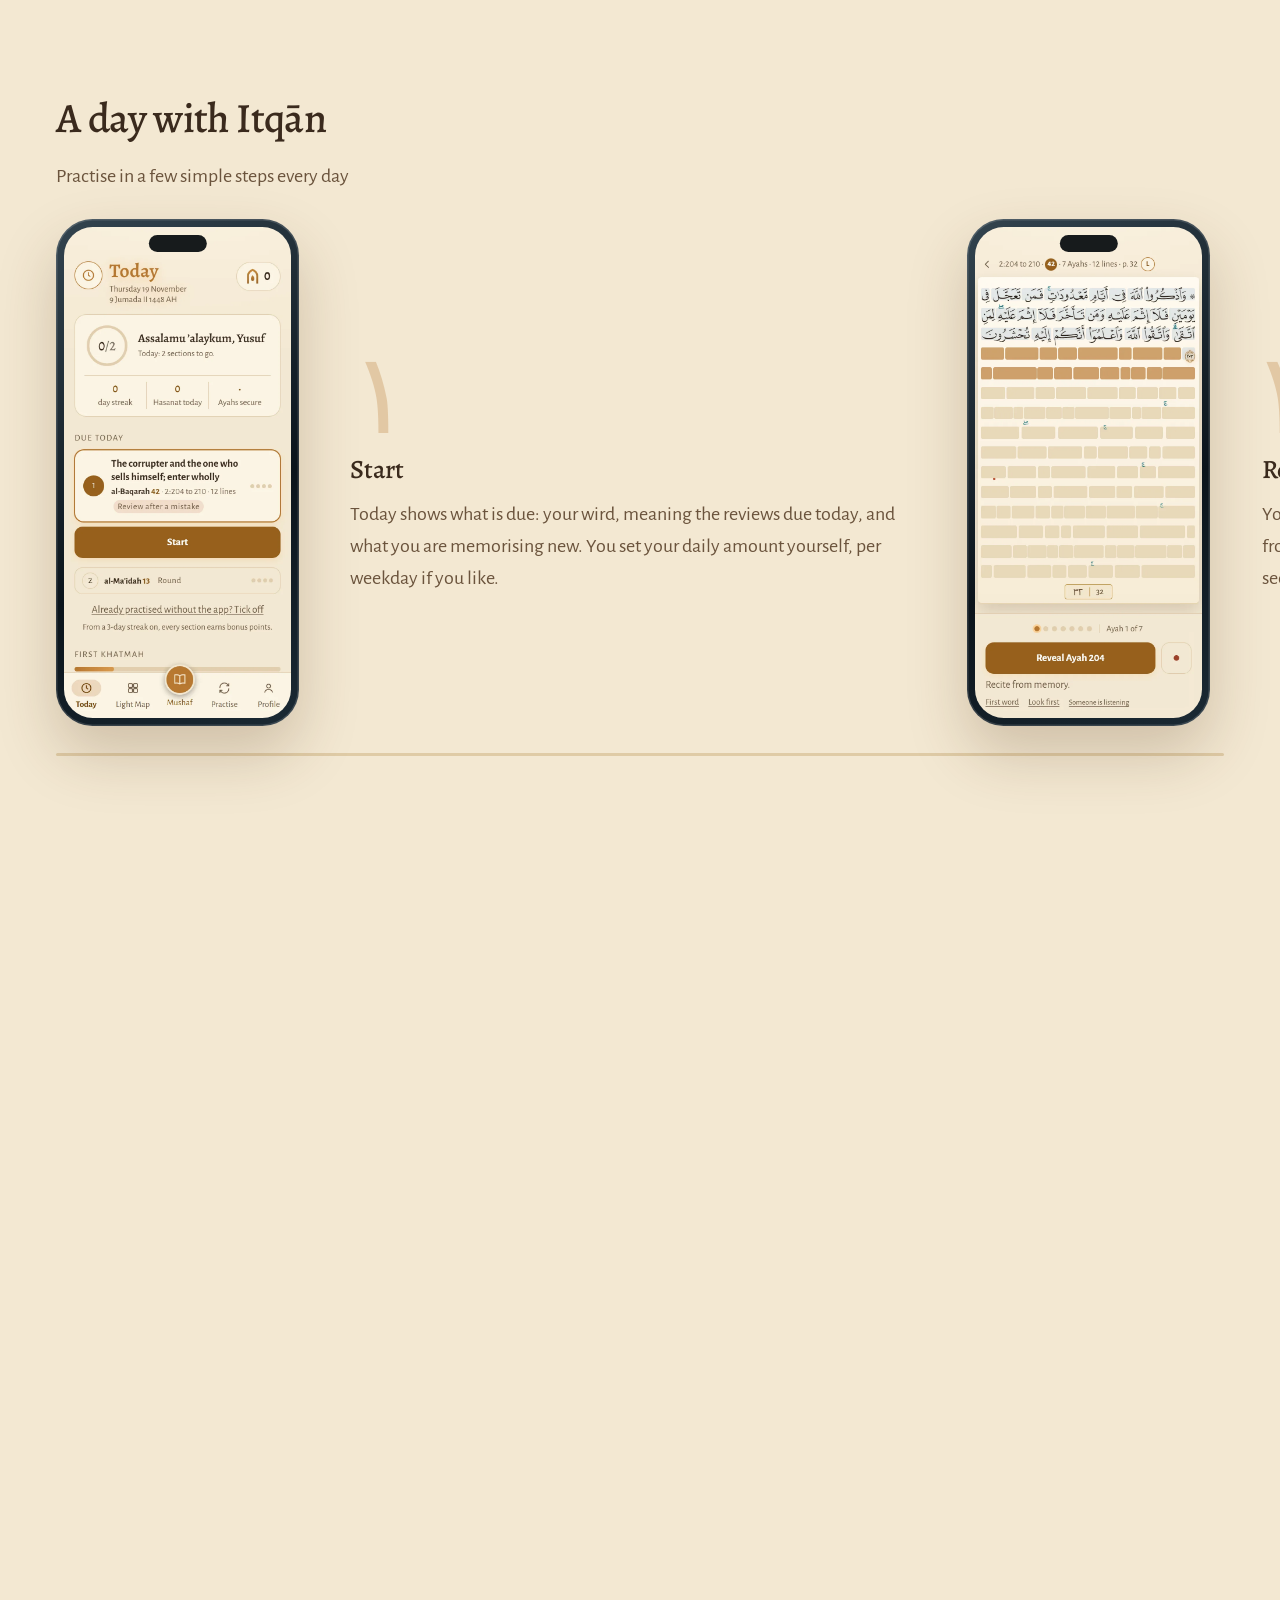
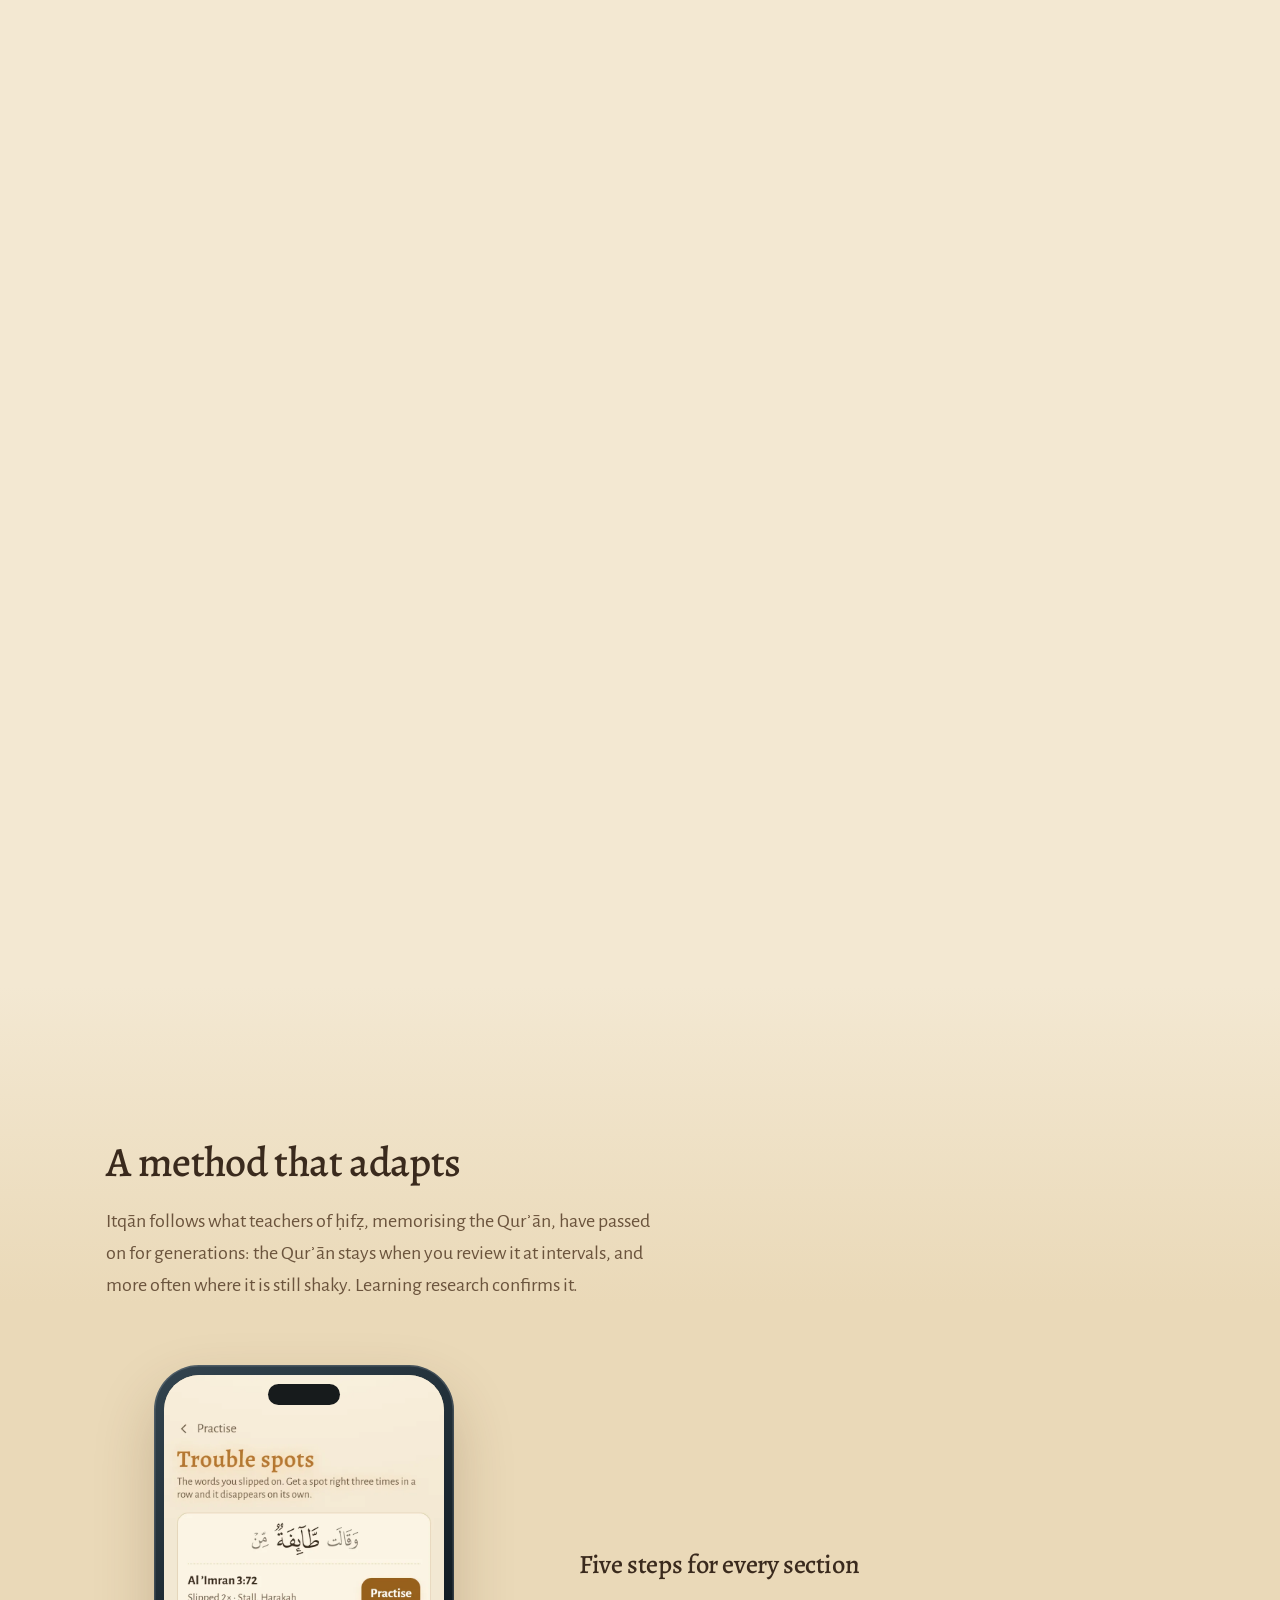
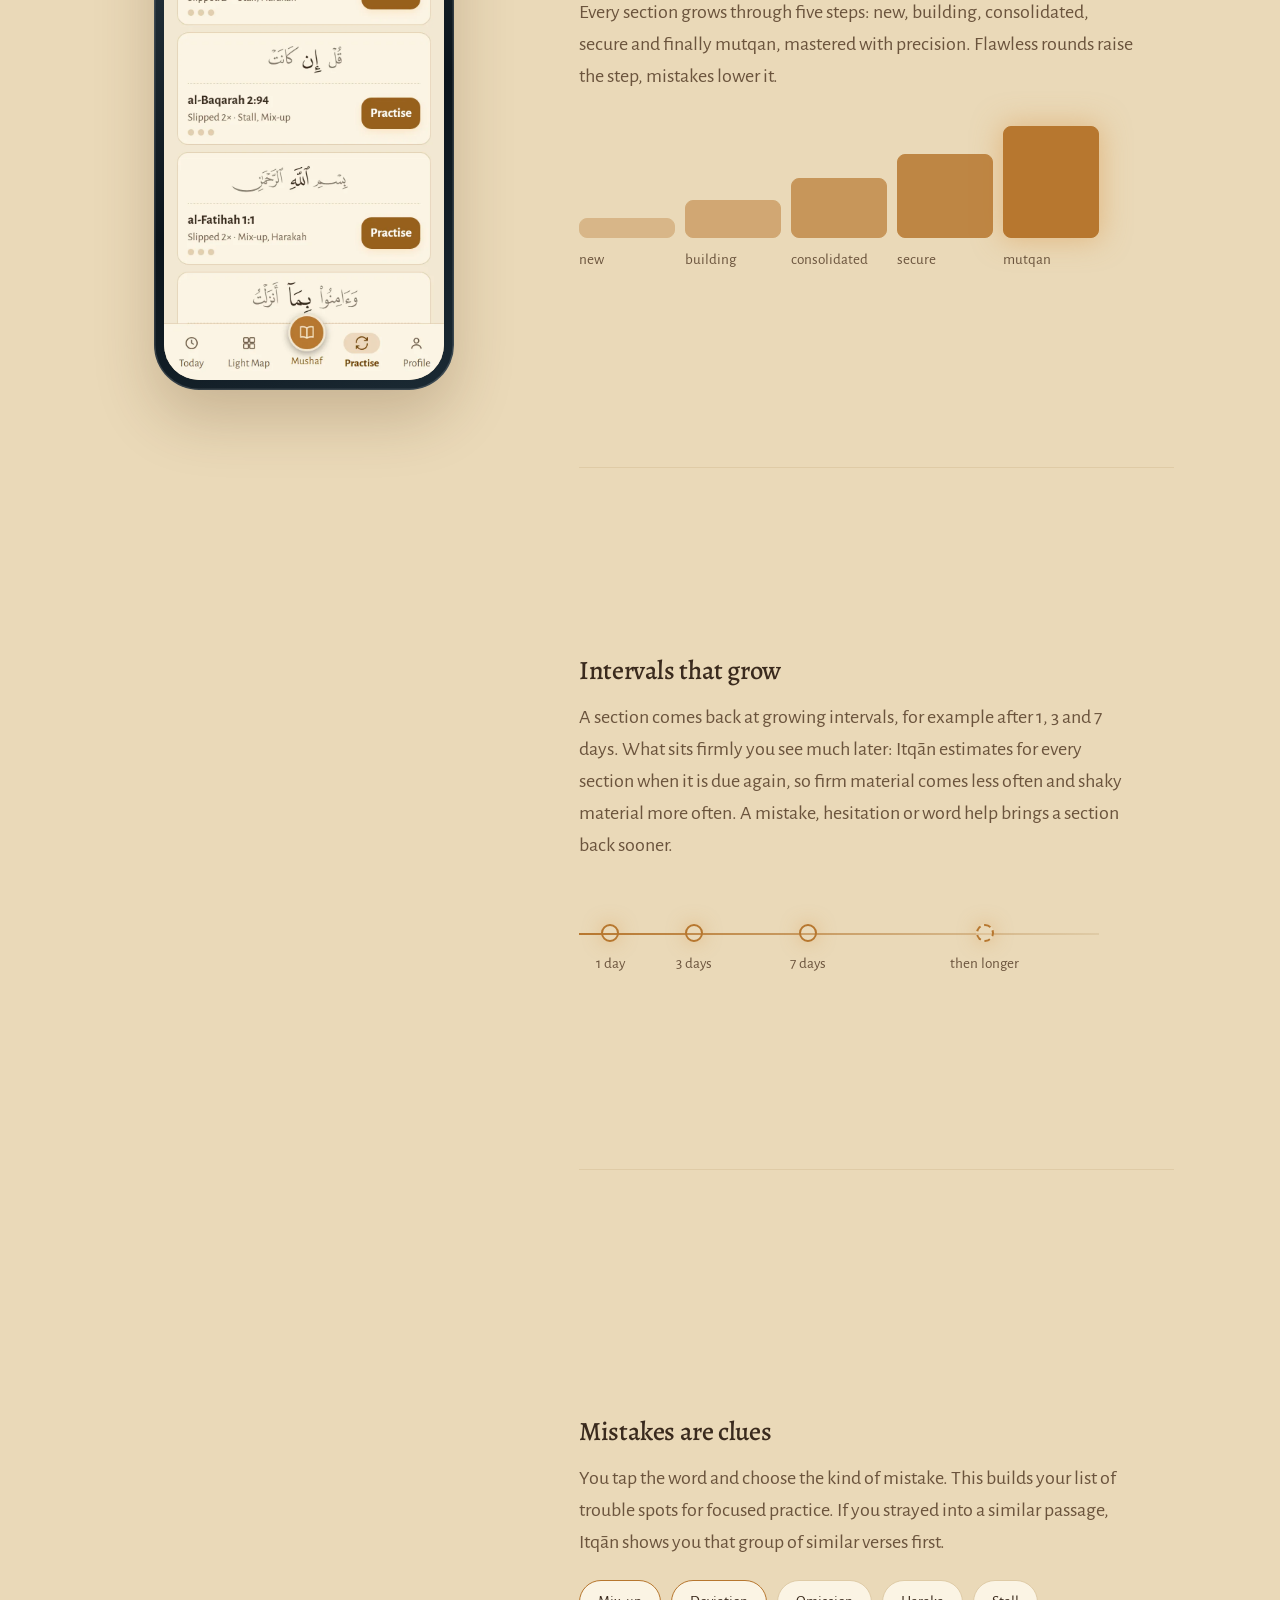
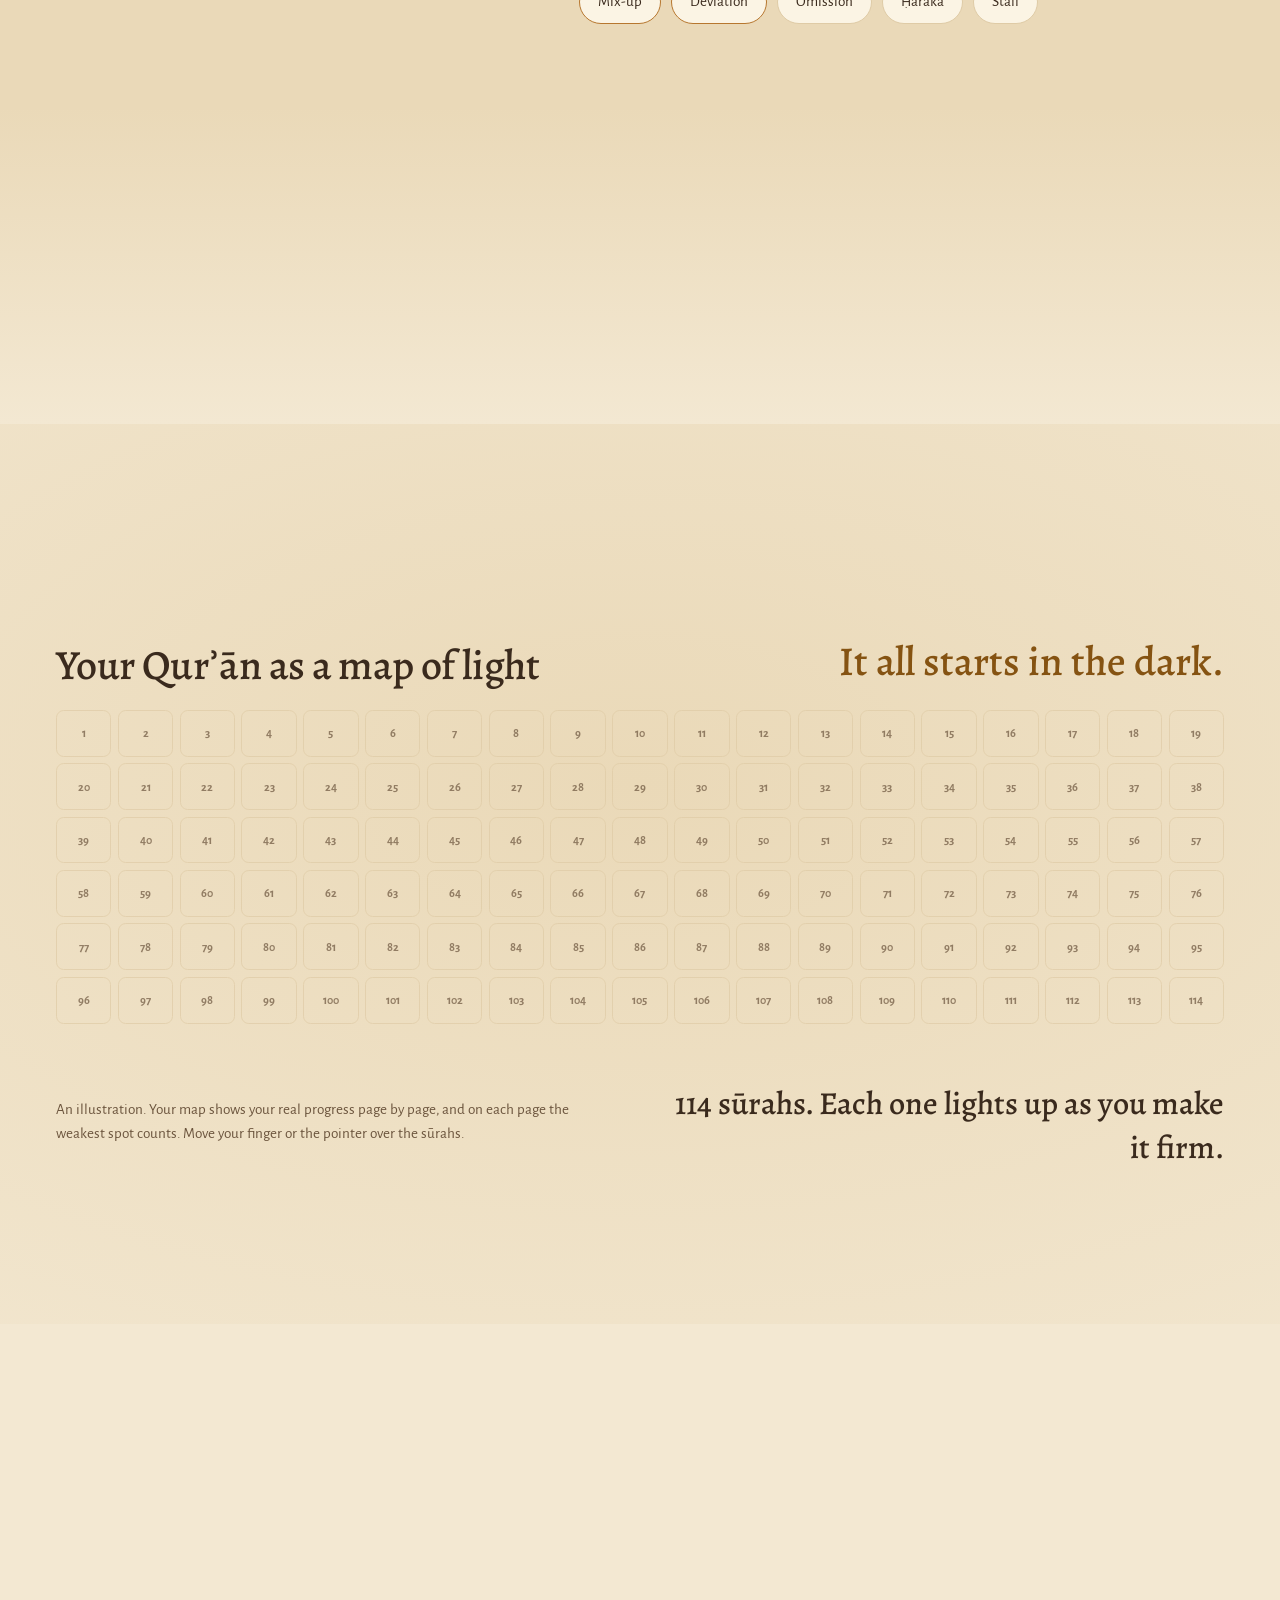
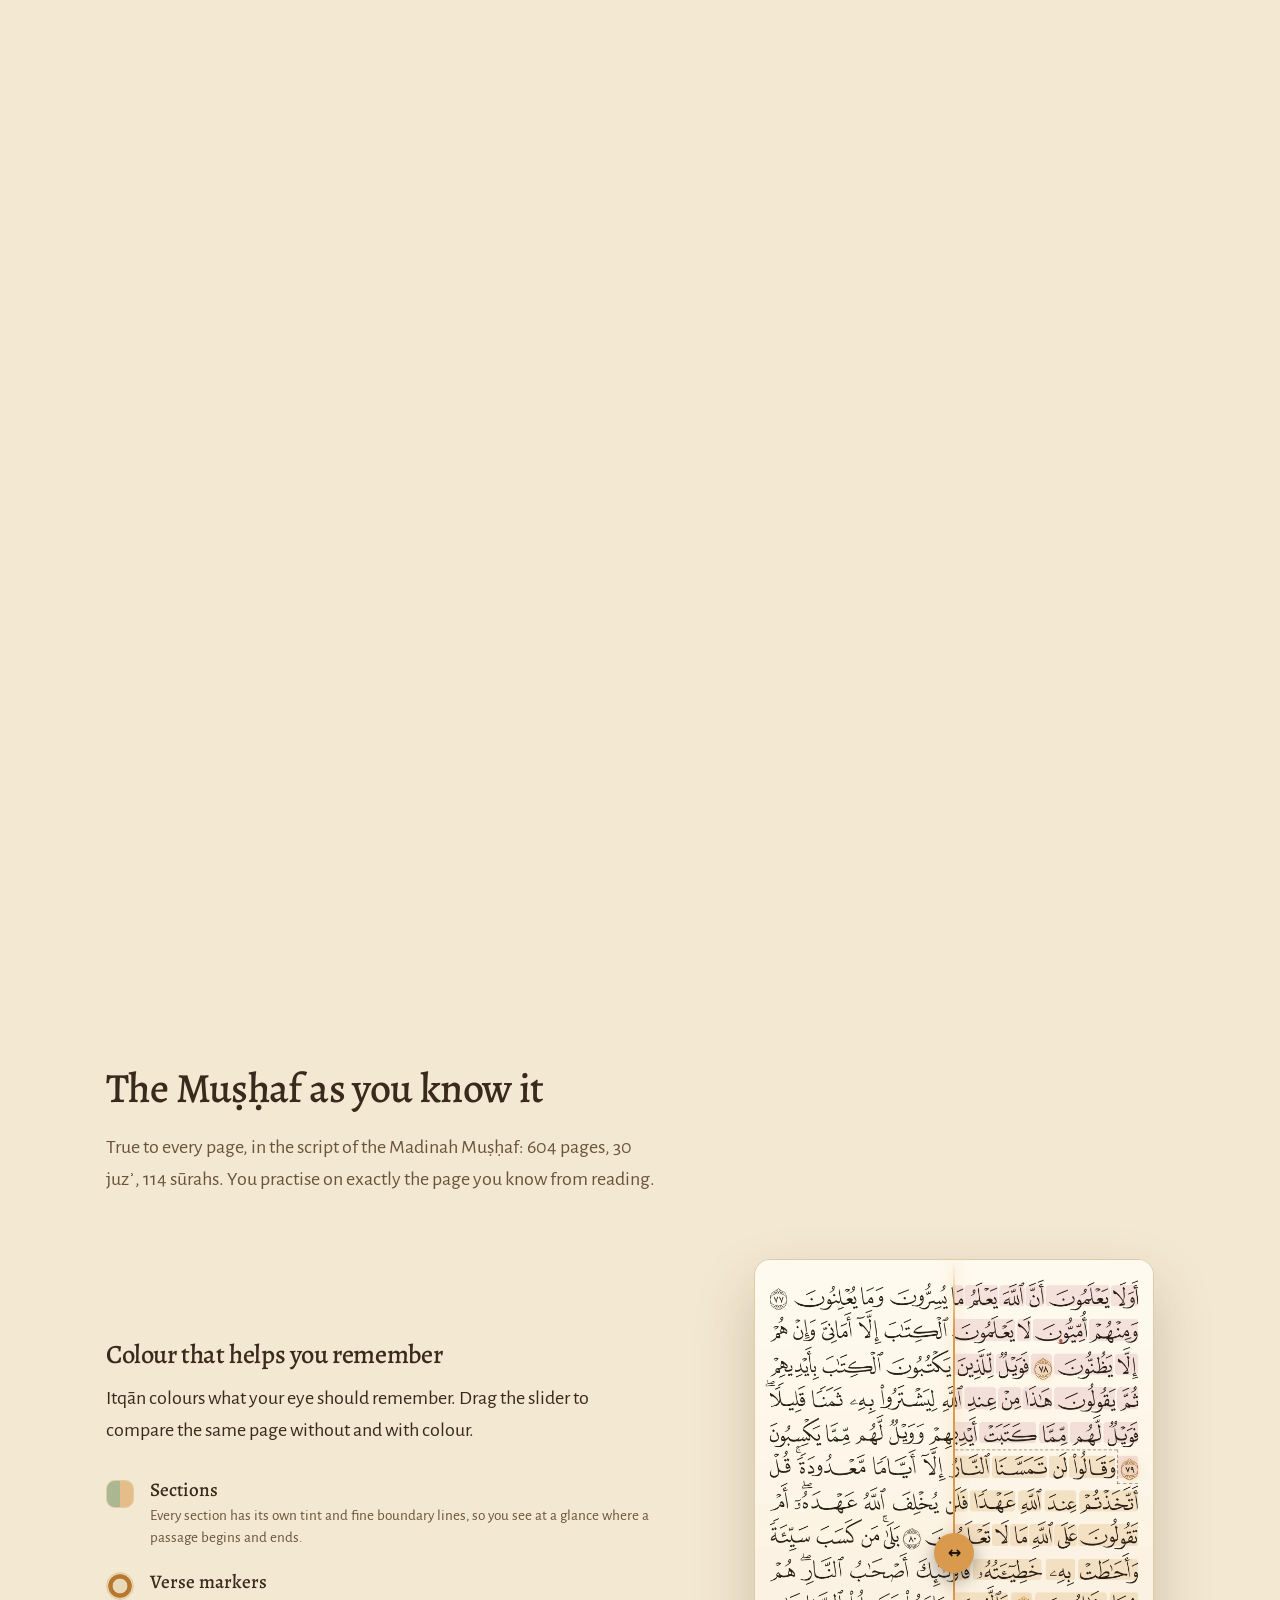
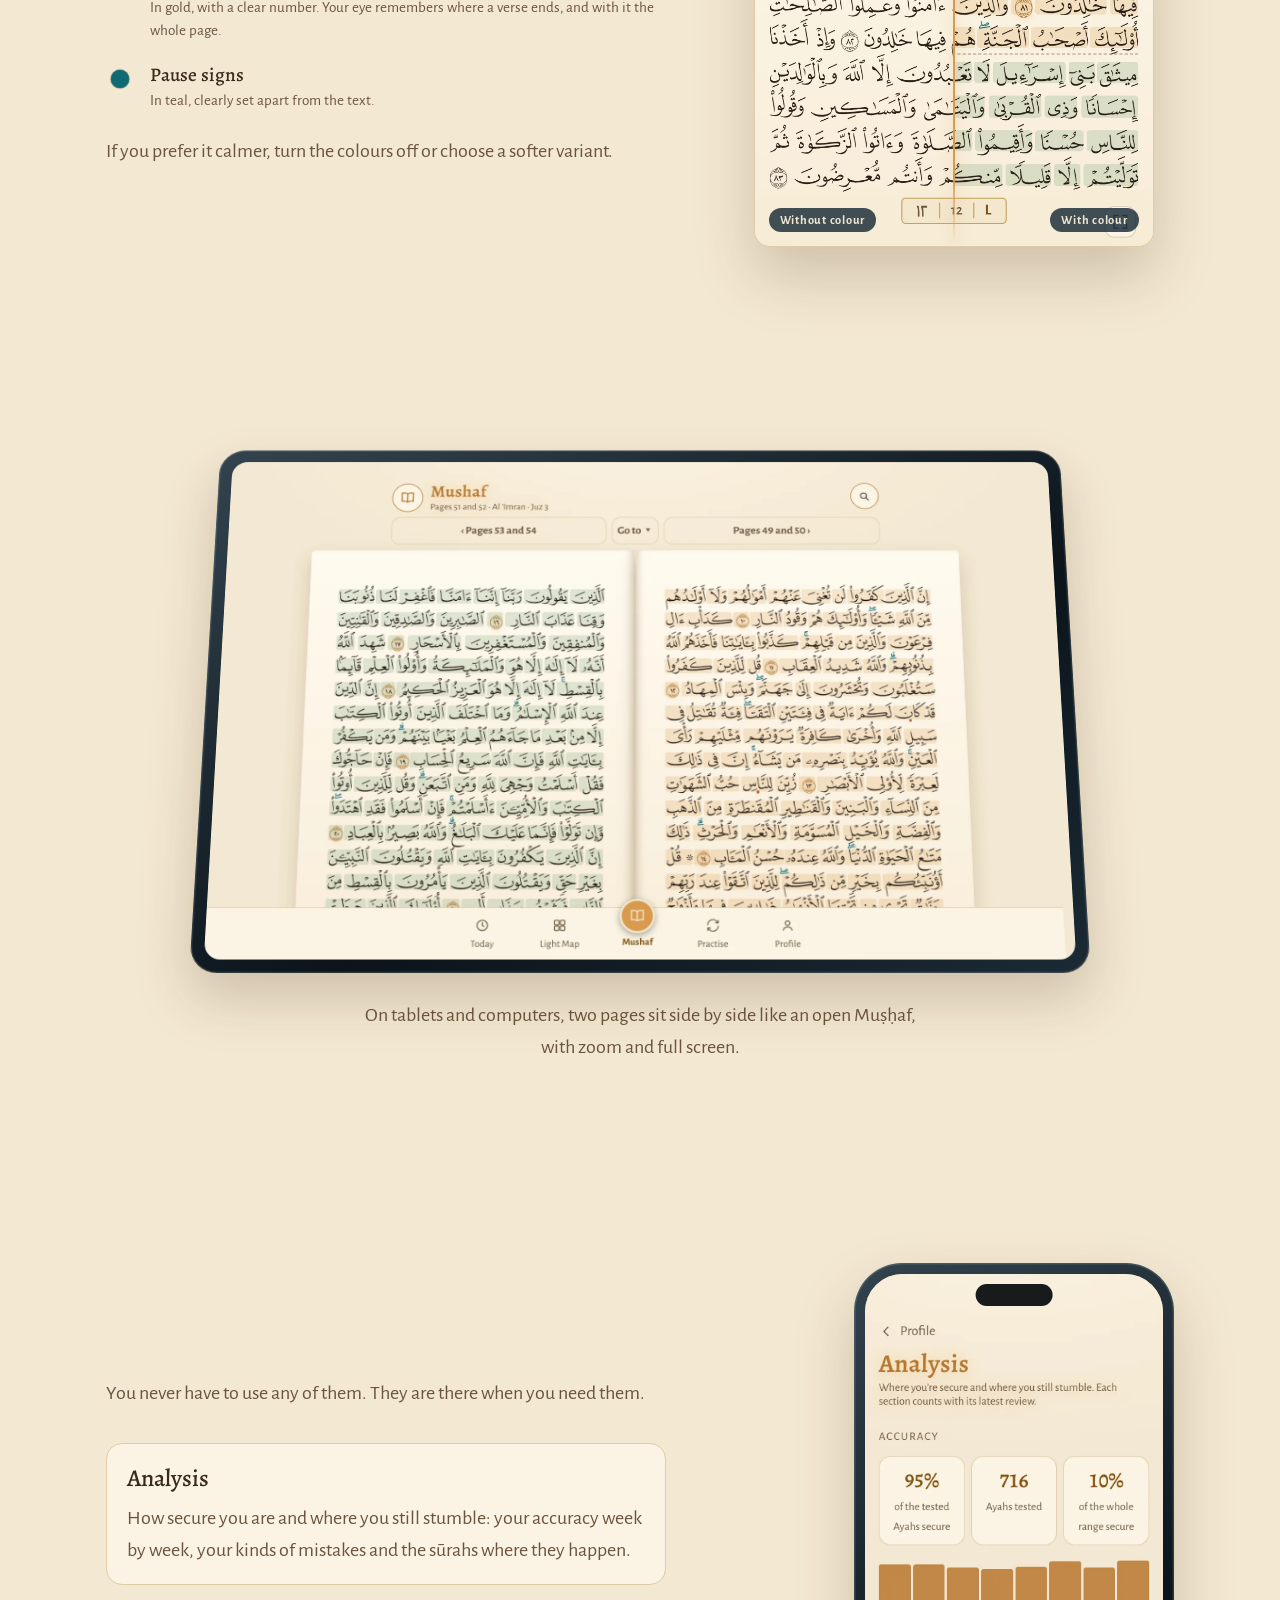
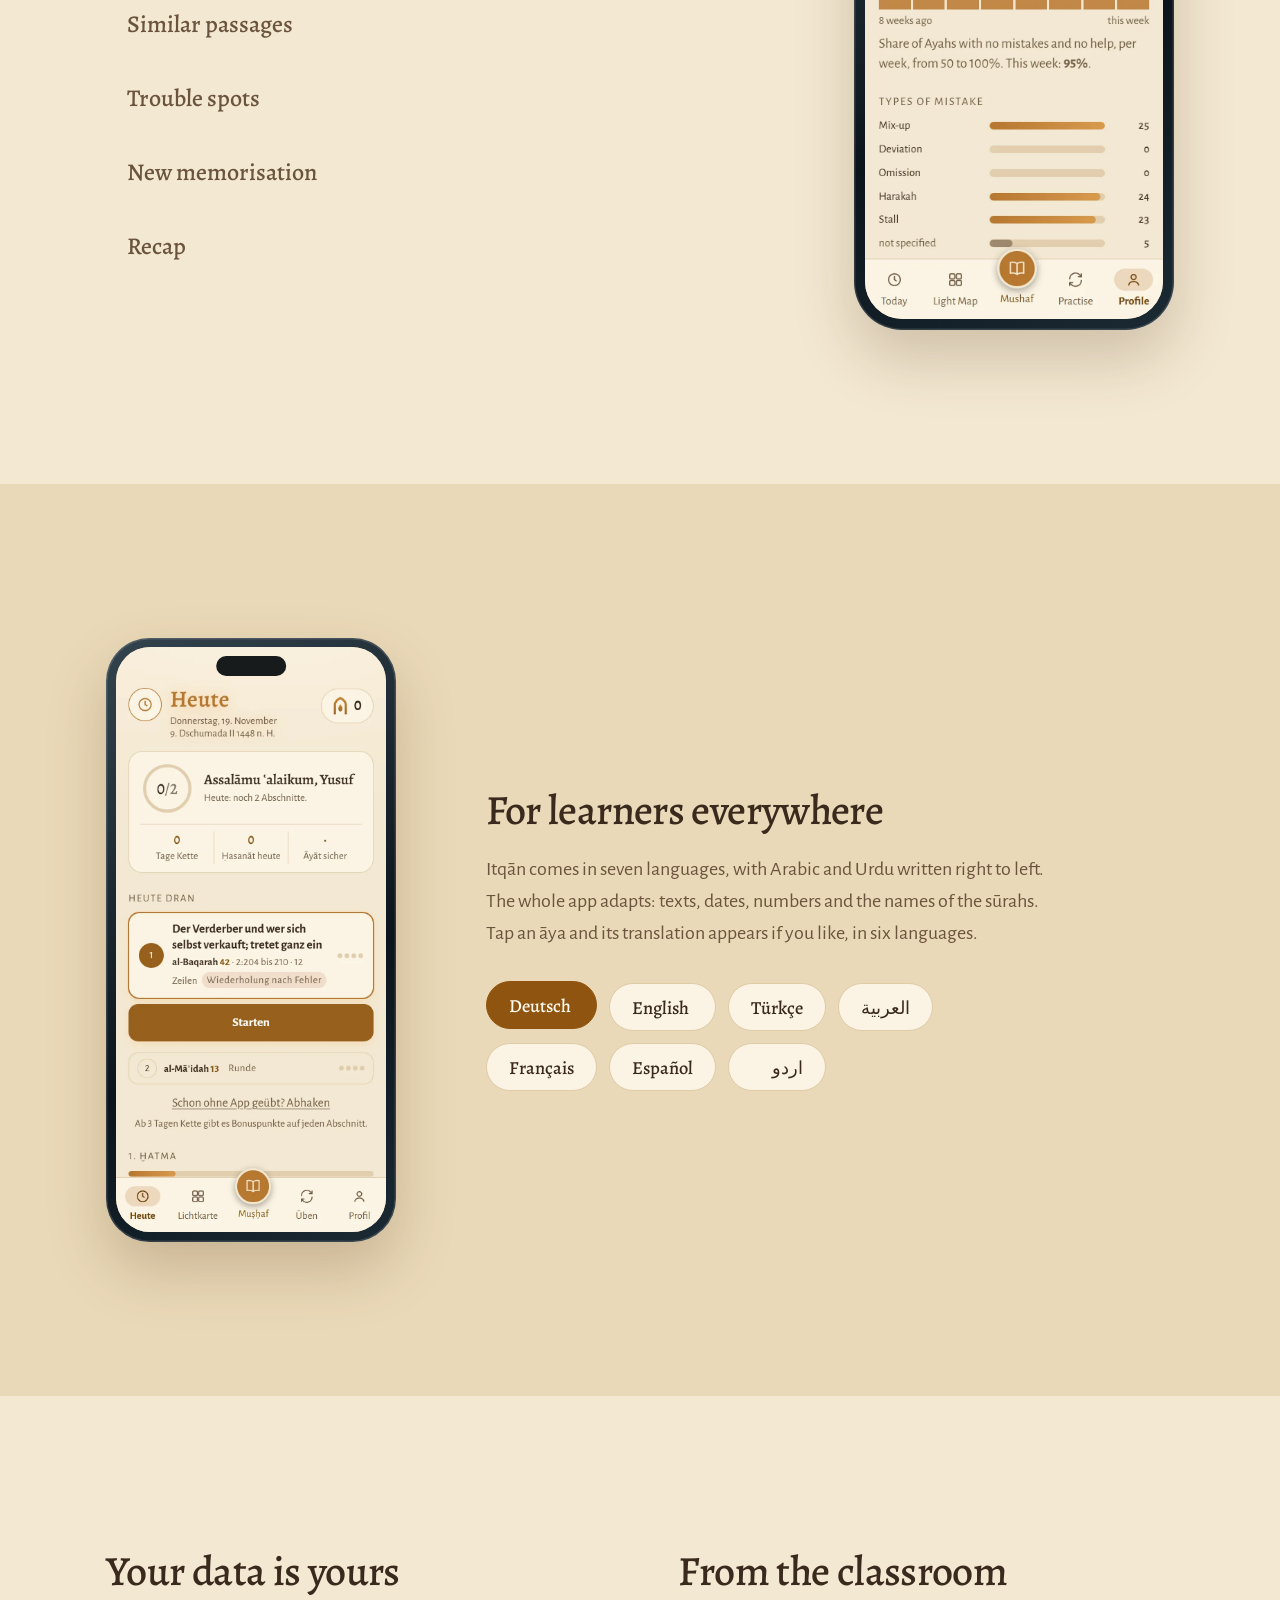
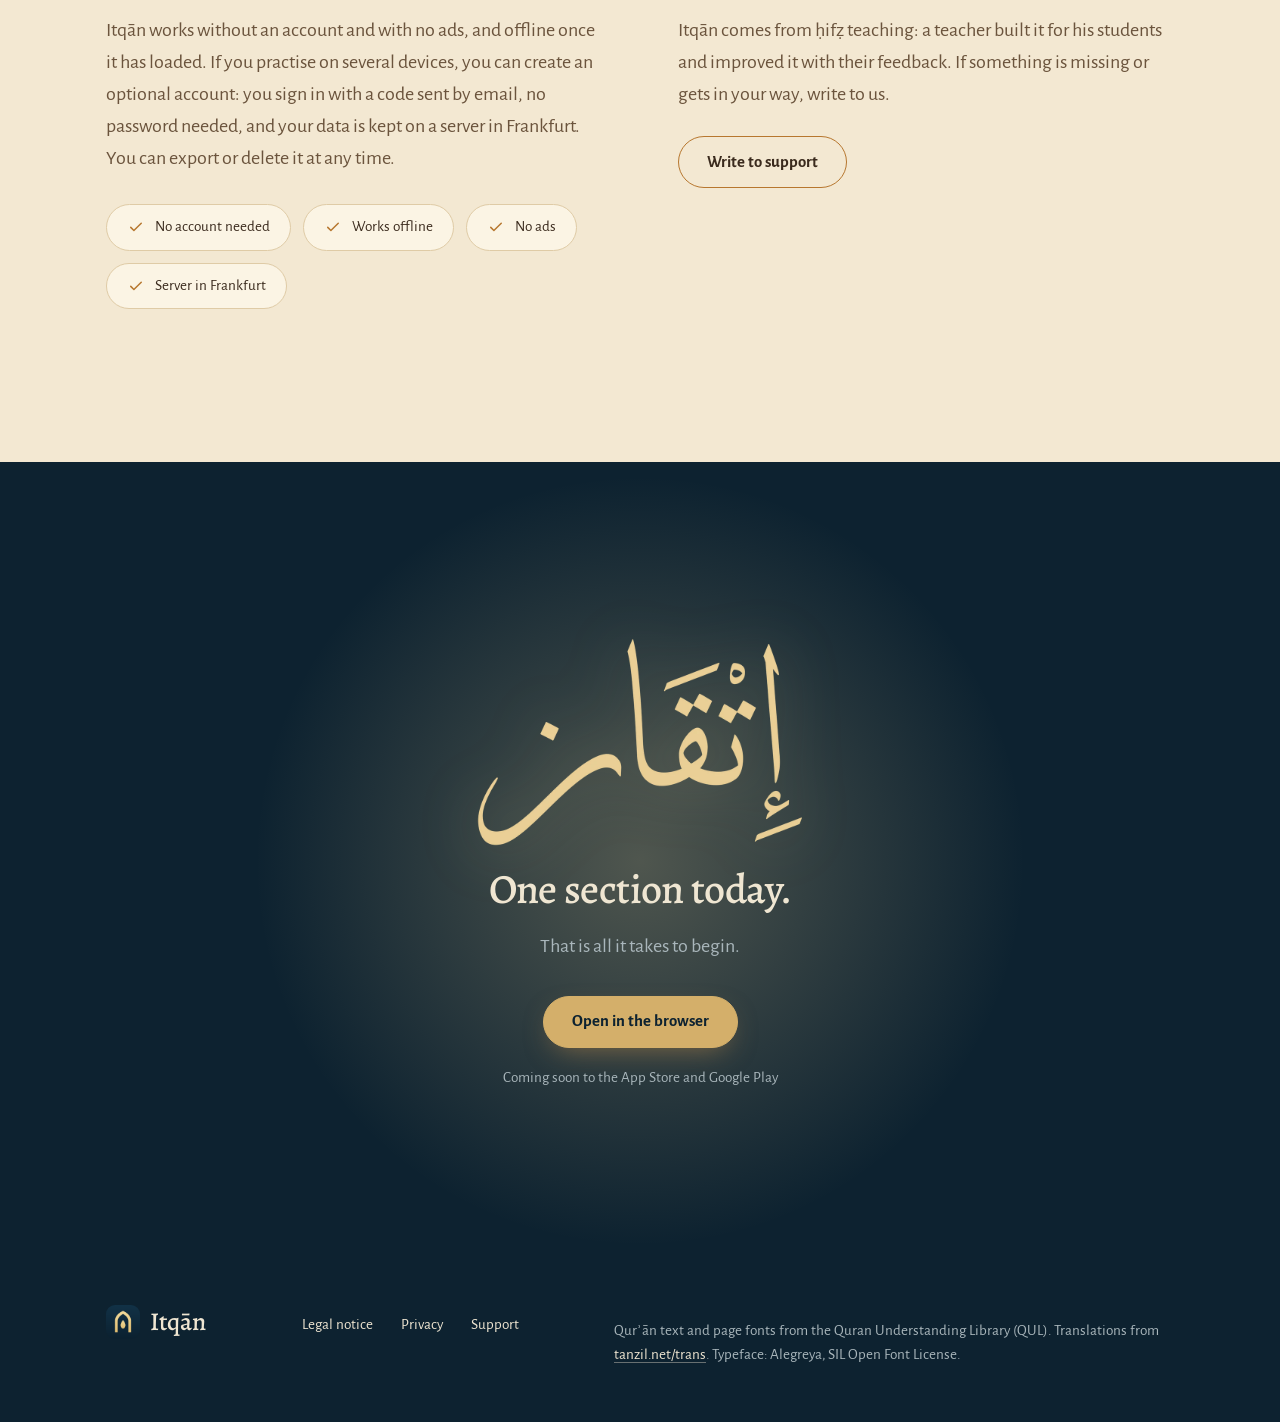
==== commit a85f8bf6: "Website: App-Adresse ist jetzt https://app.itqan.at/ Co-Authored-By: Claude Sonnet 5.5 <noreply@anth" ====
--- a/en/index.html
+++ b/en/index.html
@@ -29,7 +29,7 @@
   <div class="werkz">
     <a class="spr-knopf" href="../" hreflang="de" lang="de" aria-label="DE">DE</a>
     <button class="ico-knopf" id="thema" type="button" aria-label="Switch light or dark"><svg class="mond" aria-hidden="true"><use href="#mond"/></svg><svg class="sonne" aria-hidden="true"><use href="#sonne"/></svg></button>
-    <a class="knopf haupt" style="min-height:44px;padding:0 20px;font-size:.98rem" href="https://ali-seckin.github.io/itqan/">Open</a>
+    <a class="knopf haupt" style="min-height:44px;padding:0 20px;font-size:.98rem" href="https://app.itqan.at/">Open</a>
   </div>
 </div></header>
 
@@ -42,7 +42,7 @@
       <p class="ar-unter">Itqān: to master something fully</p>
       <h1>Review<br>until it stays.</h1>
       <p class="lead">Itqān helps you keep what you have memorised of the Qurʾān. It plans your daily review, the muraja‘a, shows you where you stumble and guides you until it holds firm.</p>
-      <div class="cta"><a class="knopf haupt" href="https://ali-seckin.github.io/itqan/">Open in the browser</a><a class="knopf leer" href="#tag" aria-disabled="false">Your day</a></div>
+      <div class="cta"><a class="knopf haupt" href="https://app.itqan.at/">Open in the browser</a><a class="knopf leer" href="#tag" aria-disabled="false">Your day</a></div>
       <p class="held-note">Coming soon to the App Store and Google Play. Free. No ads. Seven languages.</p>
     </div>
     <div class="buehne">
@@ -155,7 +155,7 @@
   <img class="kalli-schluss" src="../img/kalligraphie-gold.webp" alt="" aria-hidden="true" width="900" height="586" loading="lazy" decoding="async">
   <h2 class="rv">One section today.</h2>
   <p class="rv" style="--d:.1s">That is all it takes to begin.</p>
-  <div class="cta rv" style="--d:.2s"><a class="knopf haupt" href="https://ali-seckin.github.io/itqan/">Open in the browser</a></div>
+  <div class="cta rv" style="--d:.2s"><a class="knopf haupt" href="https://app.itqan.at/">Open in the browser</a></div>
   <p class="rv klein" style="--d:.3s">Coming soon to the App Store and Google Play</p>
 </div></section>
 </main>
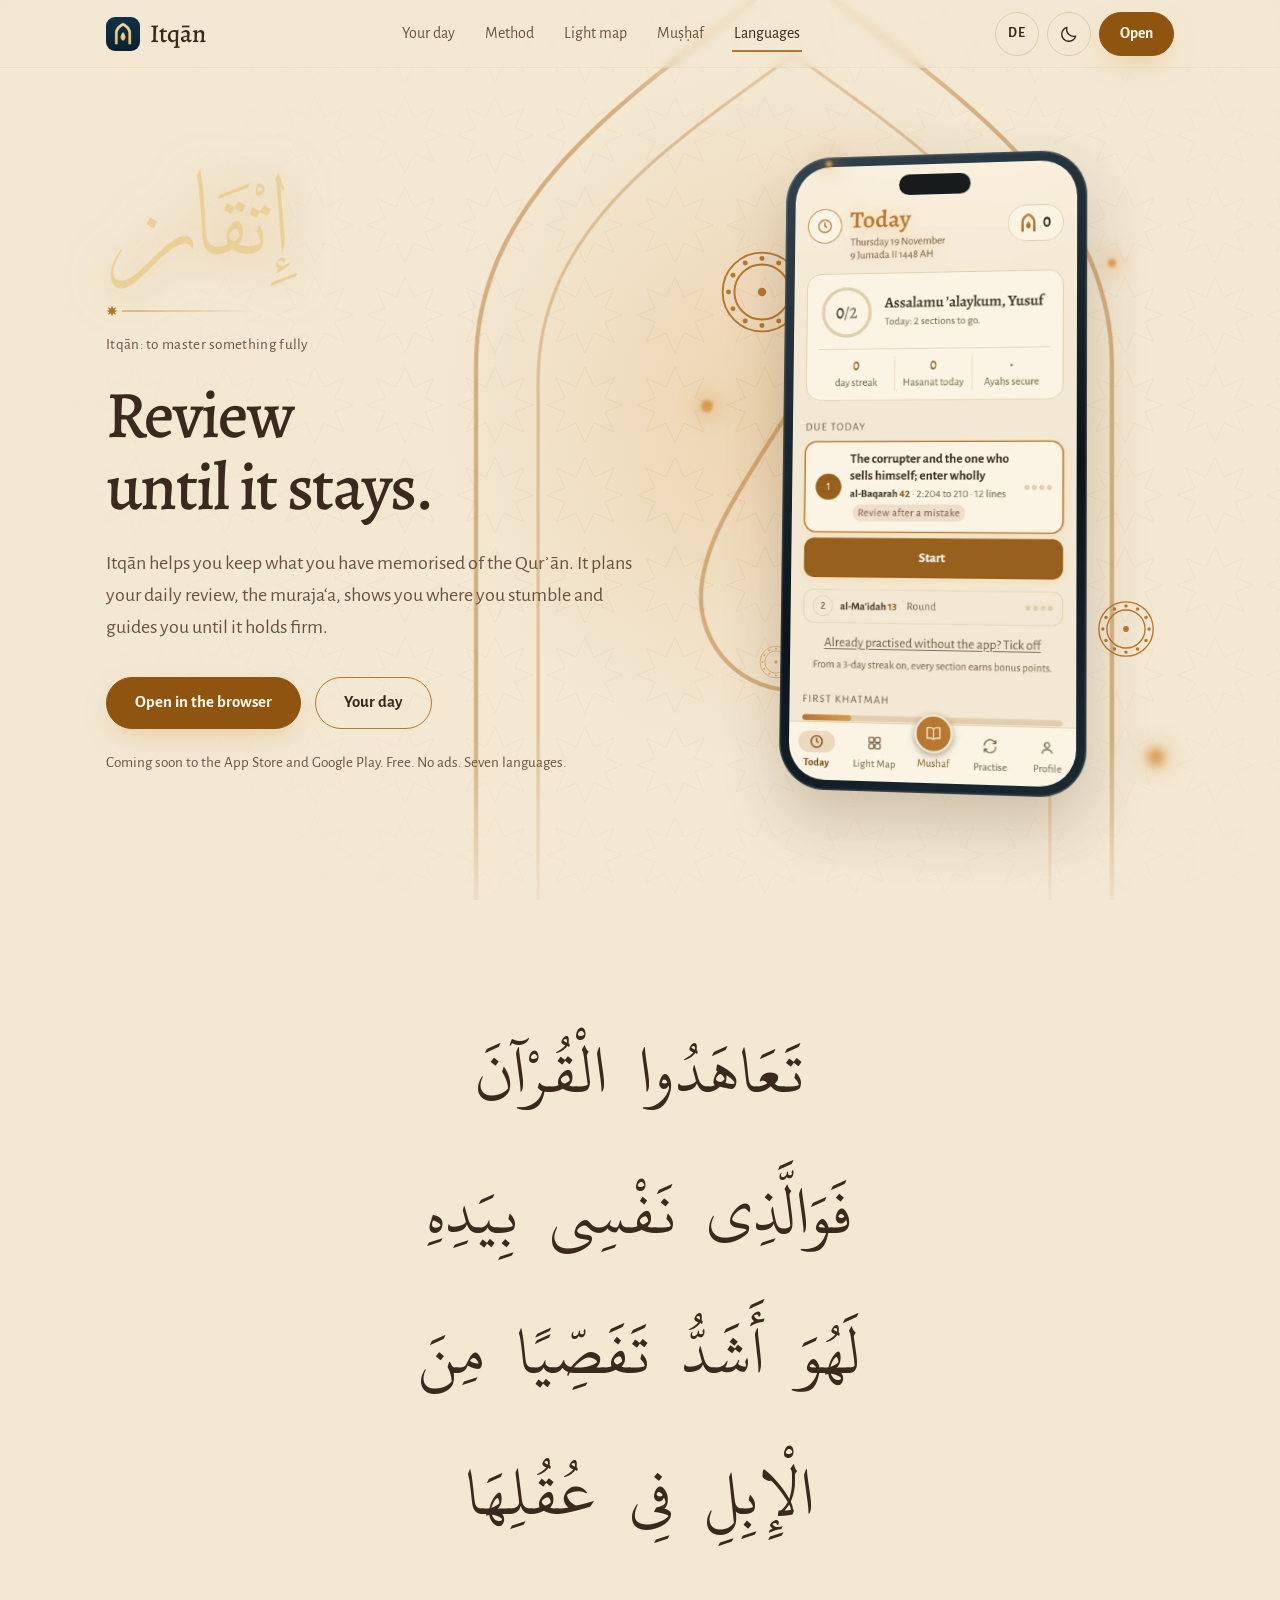
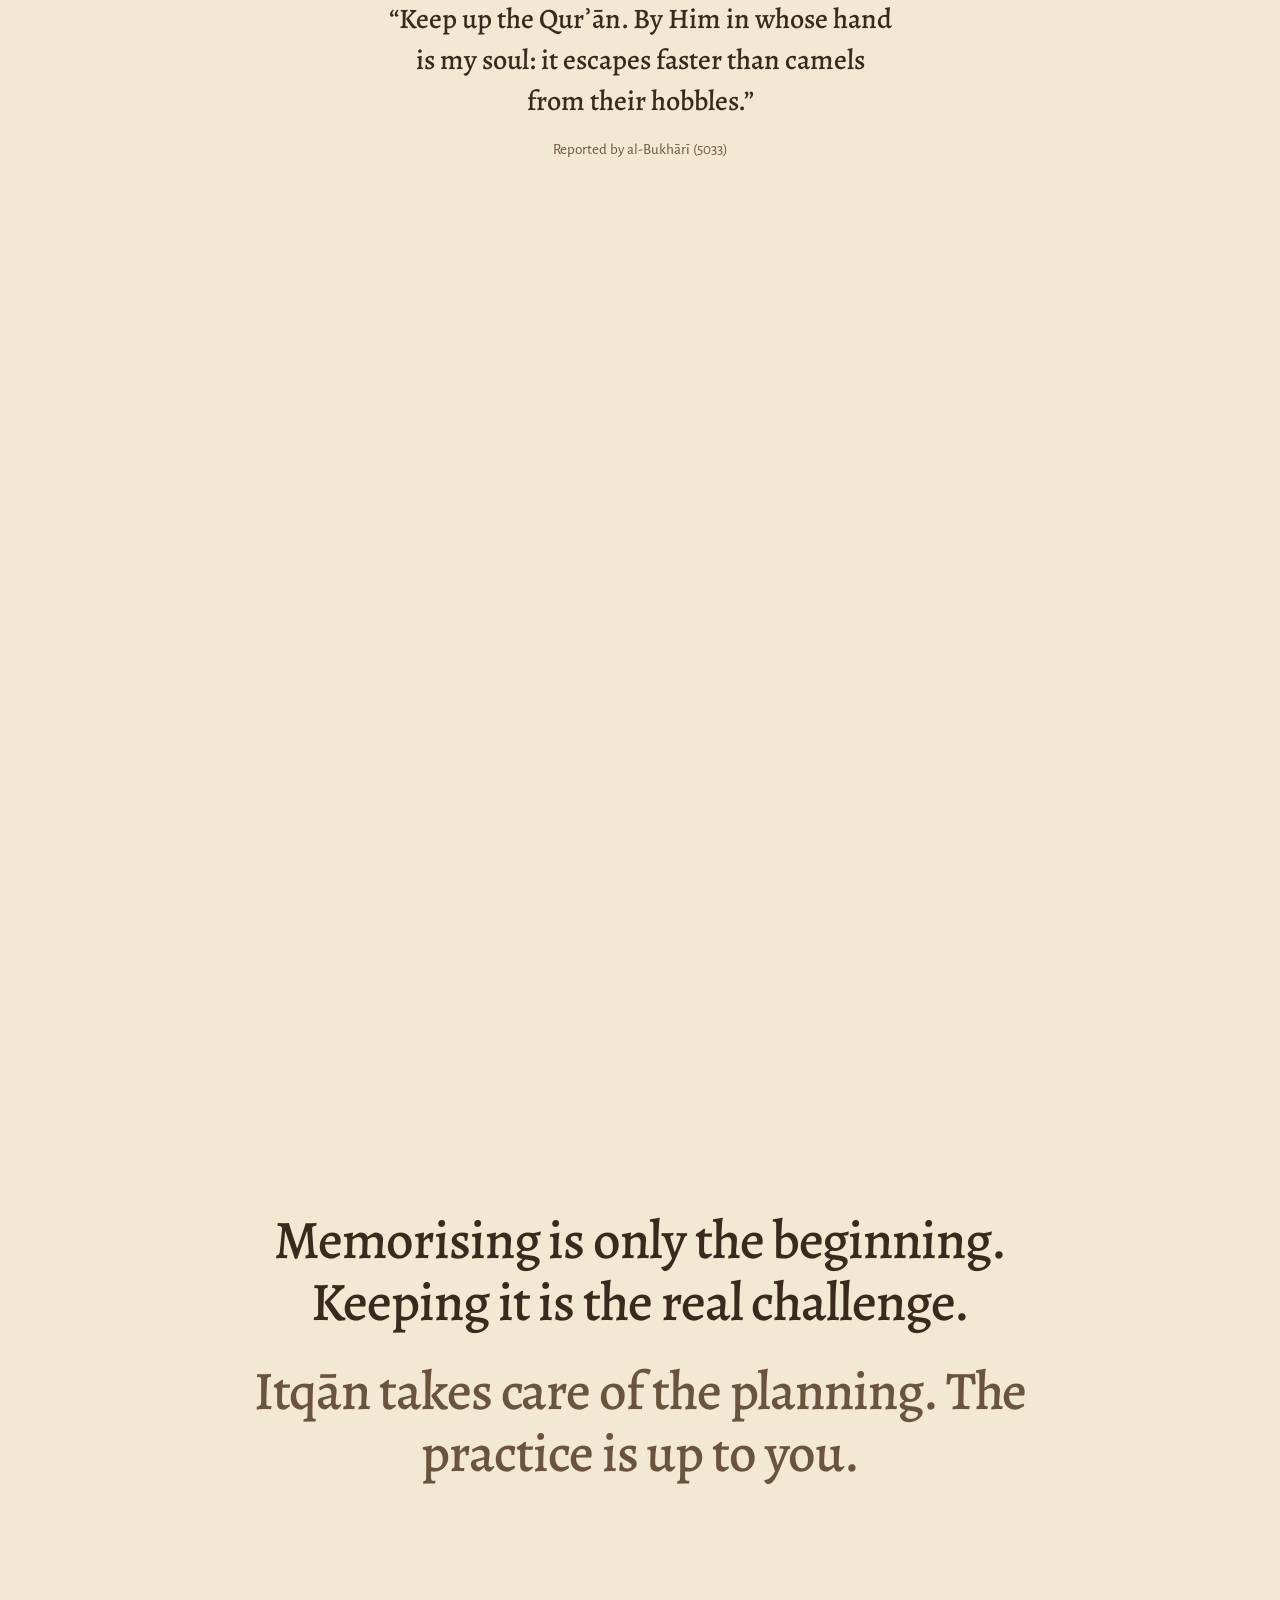
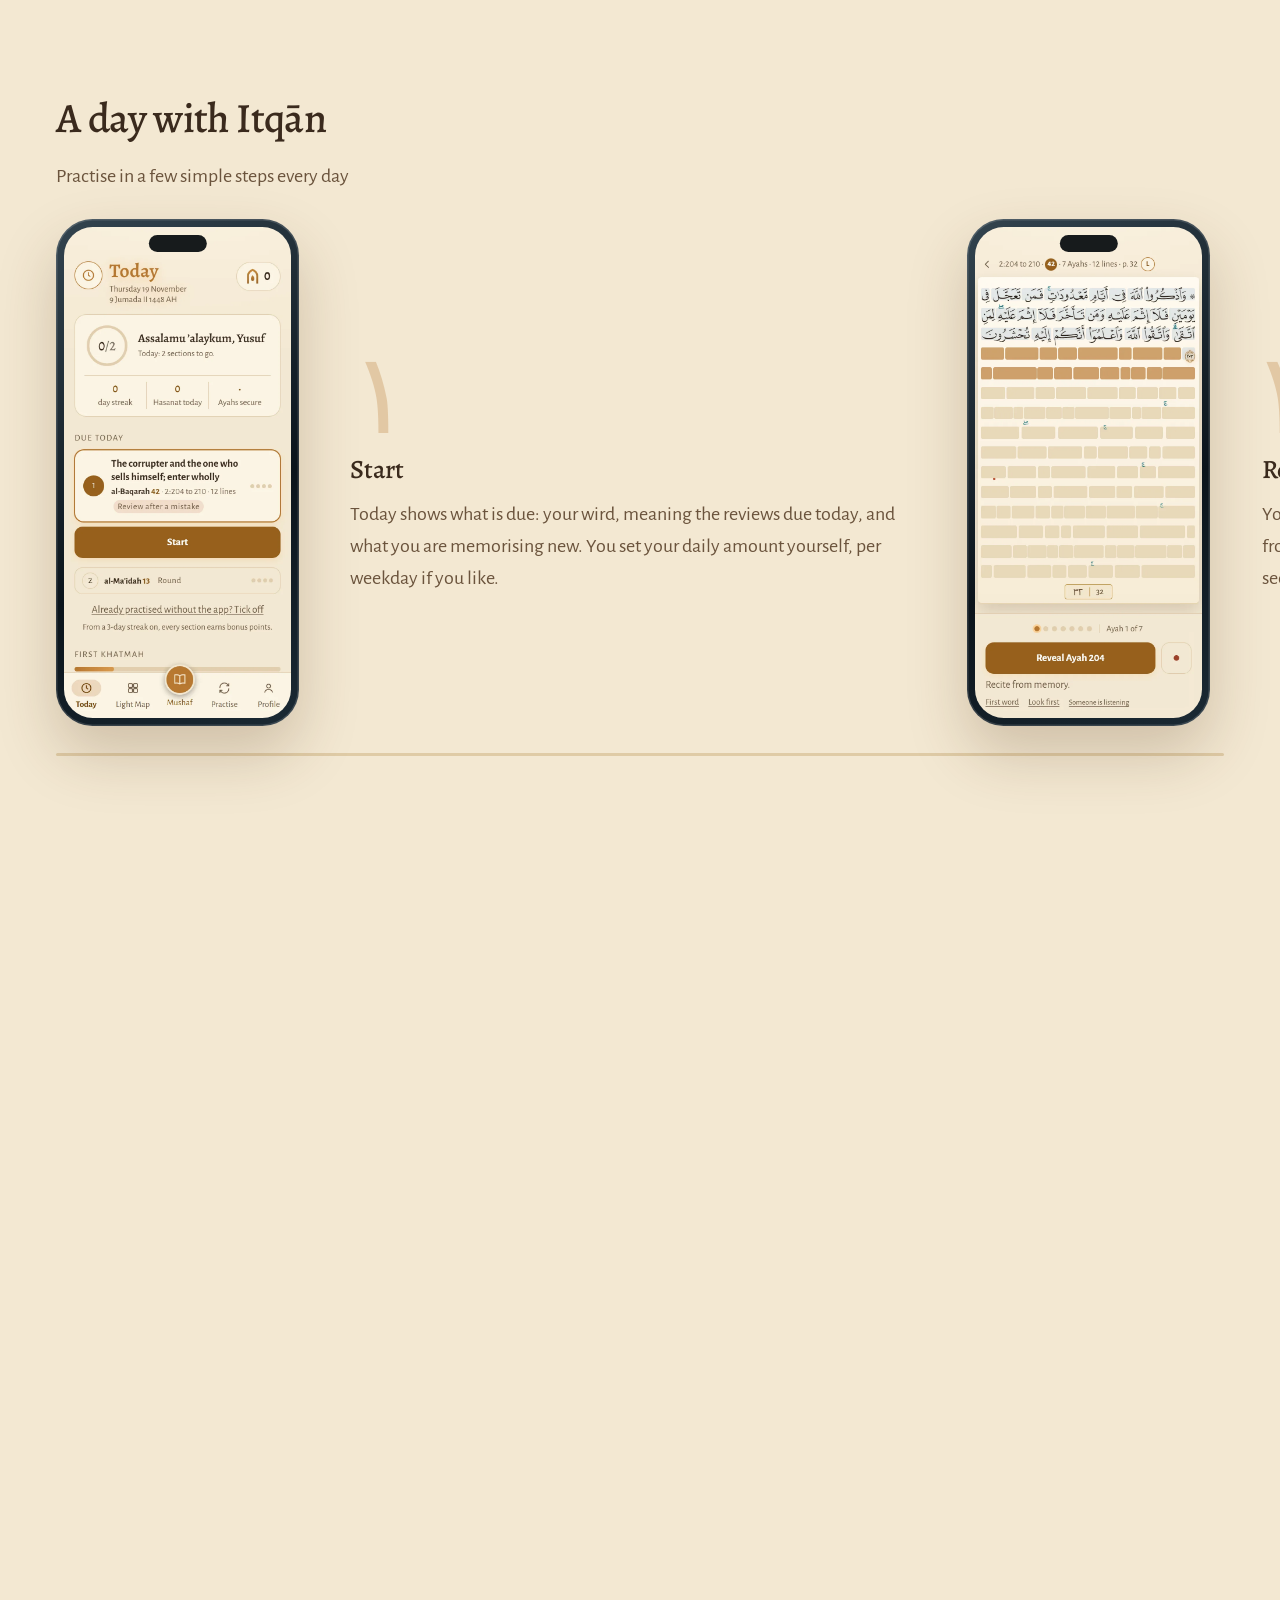
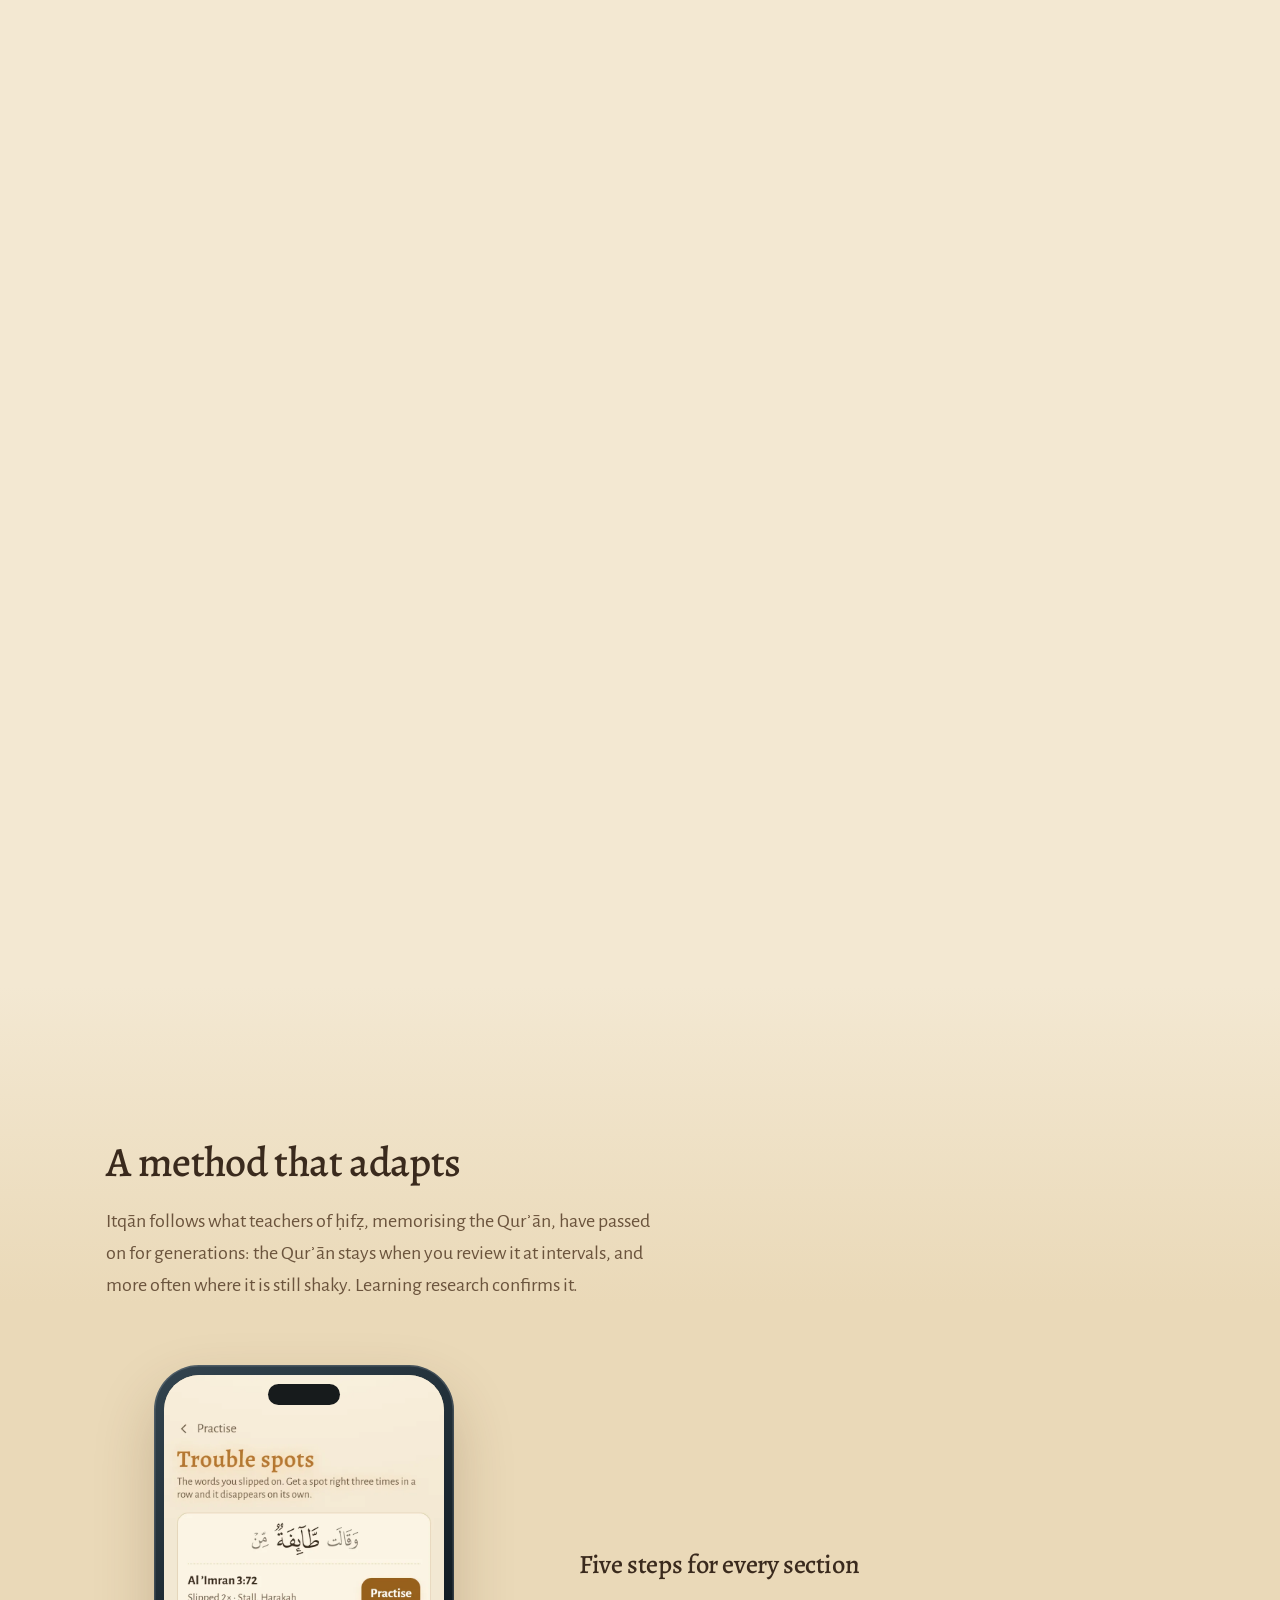
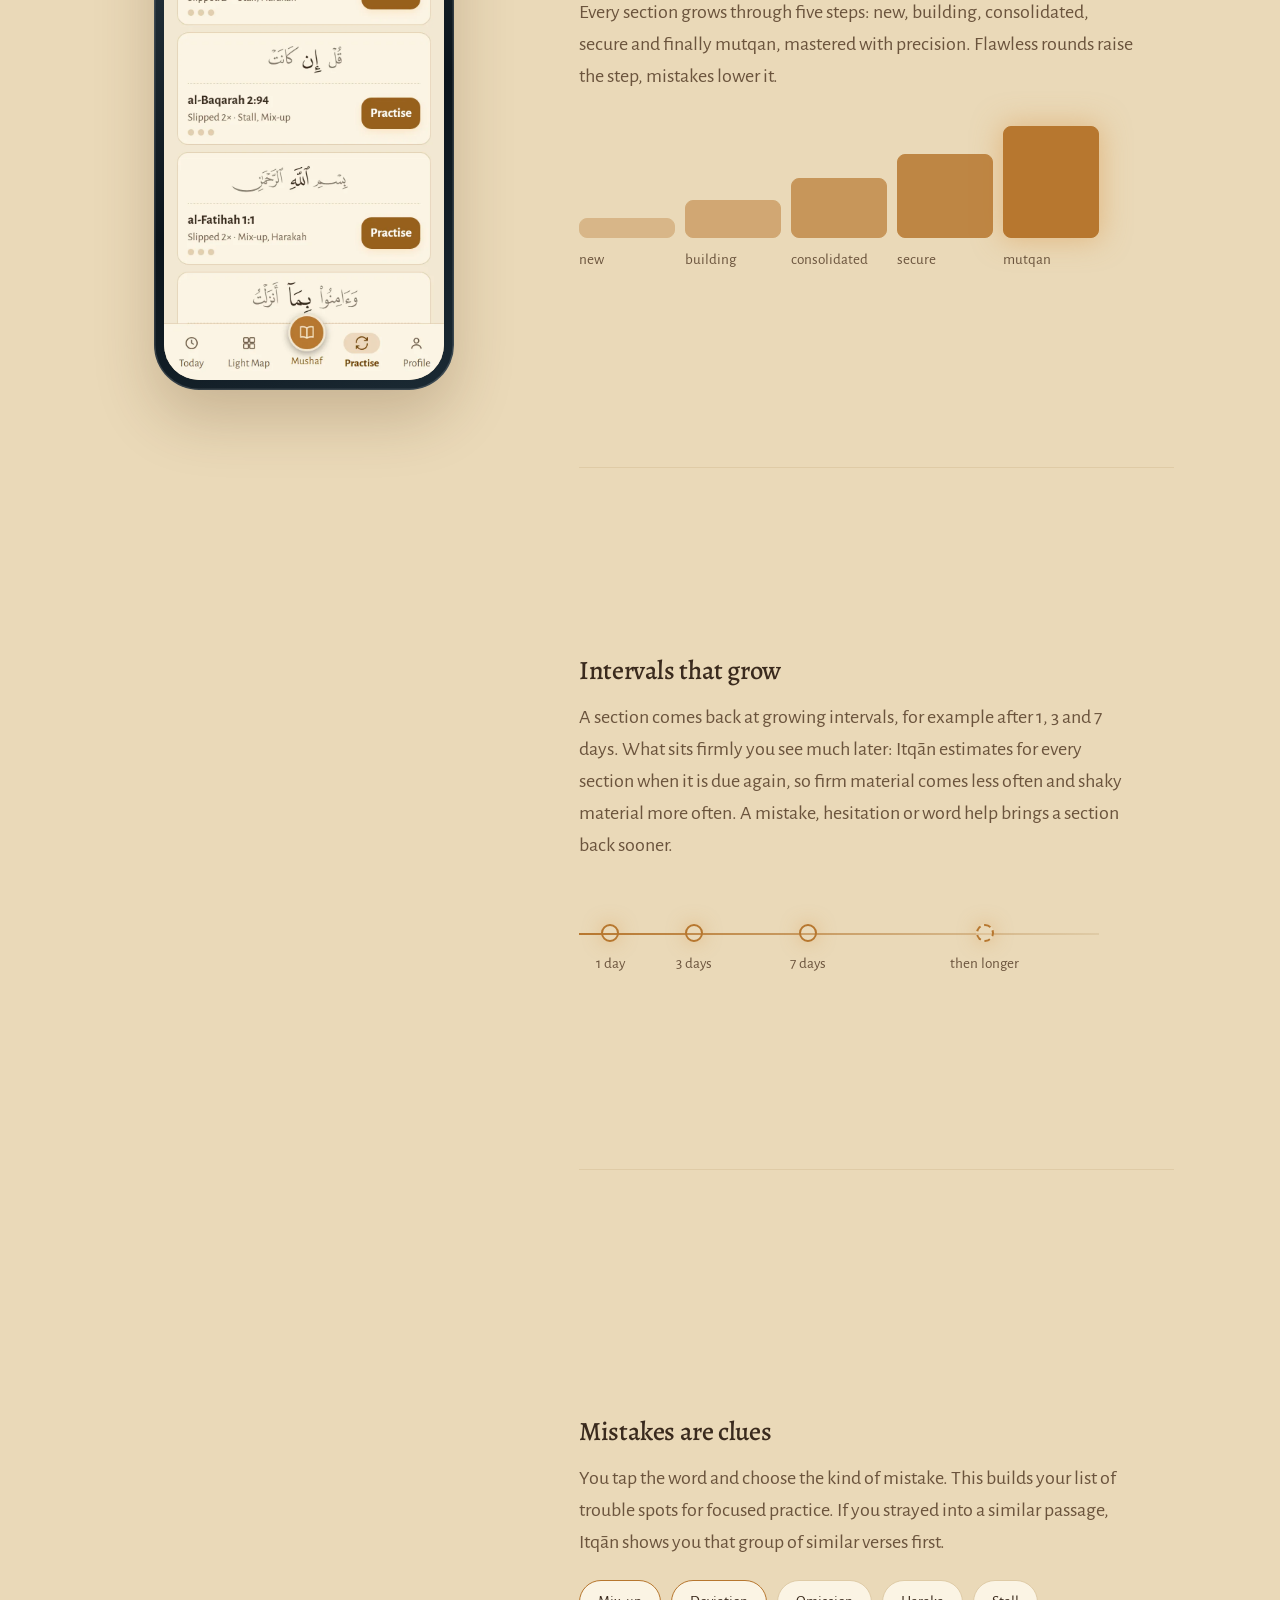
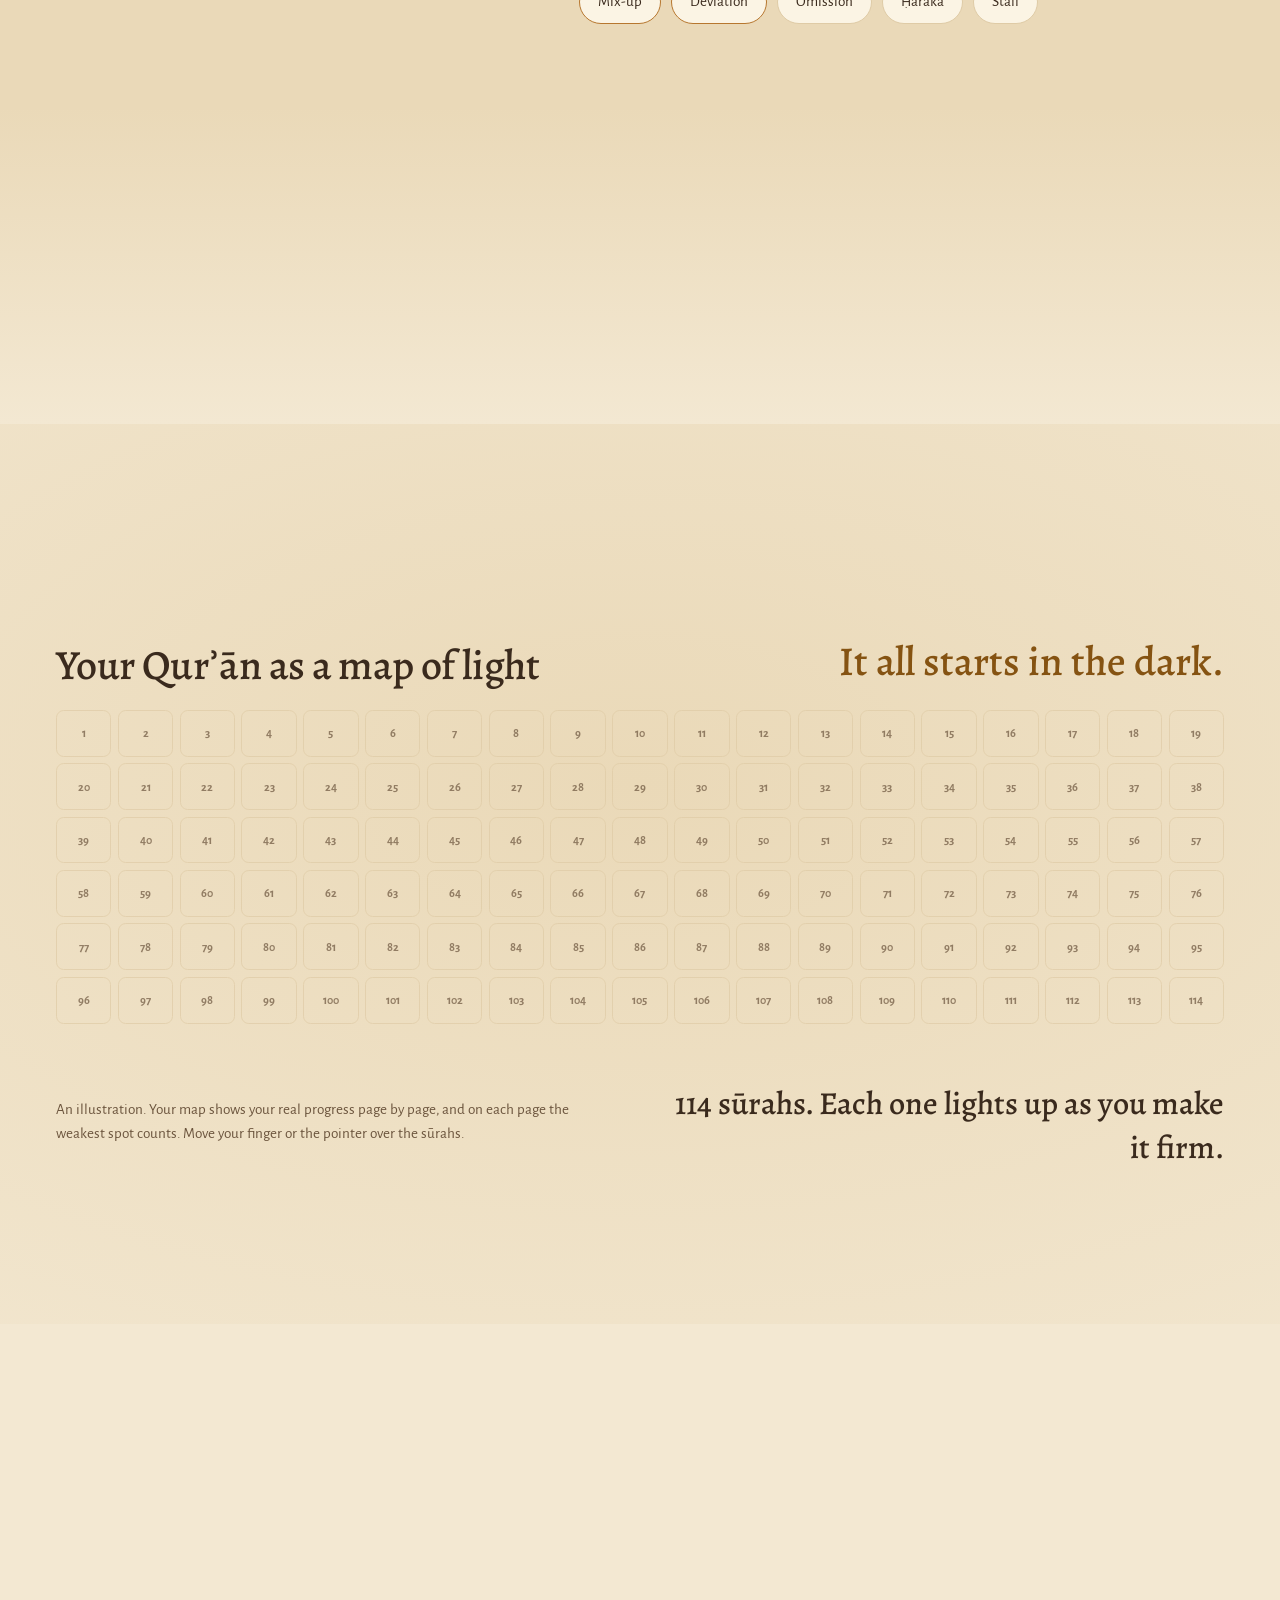
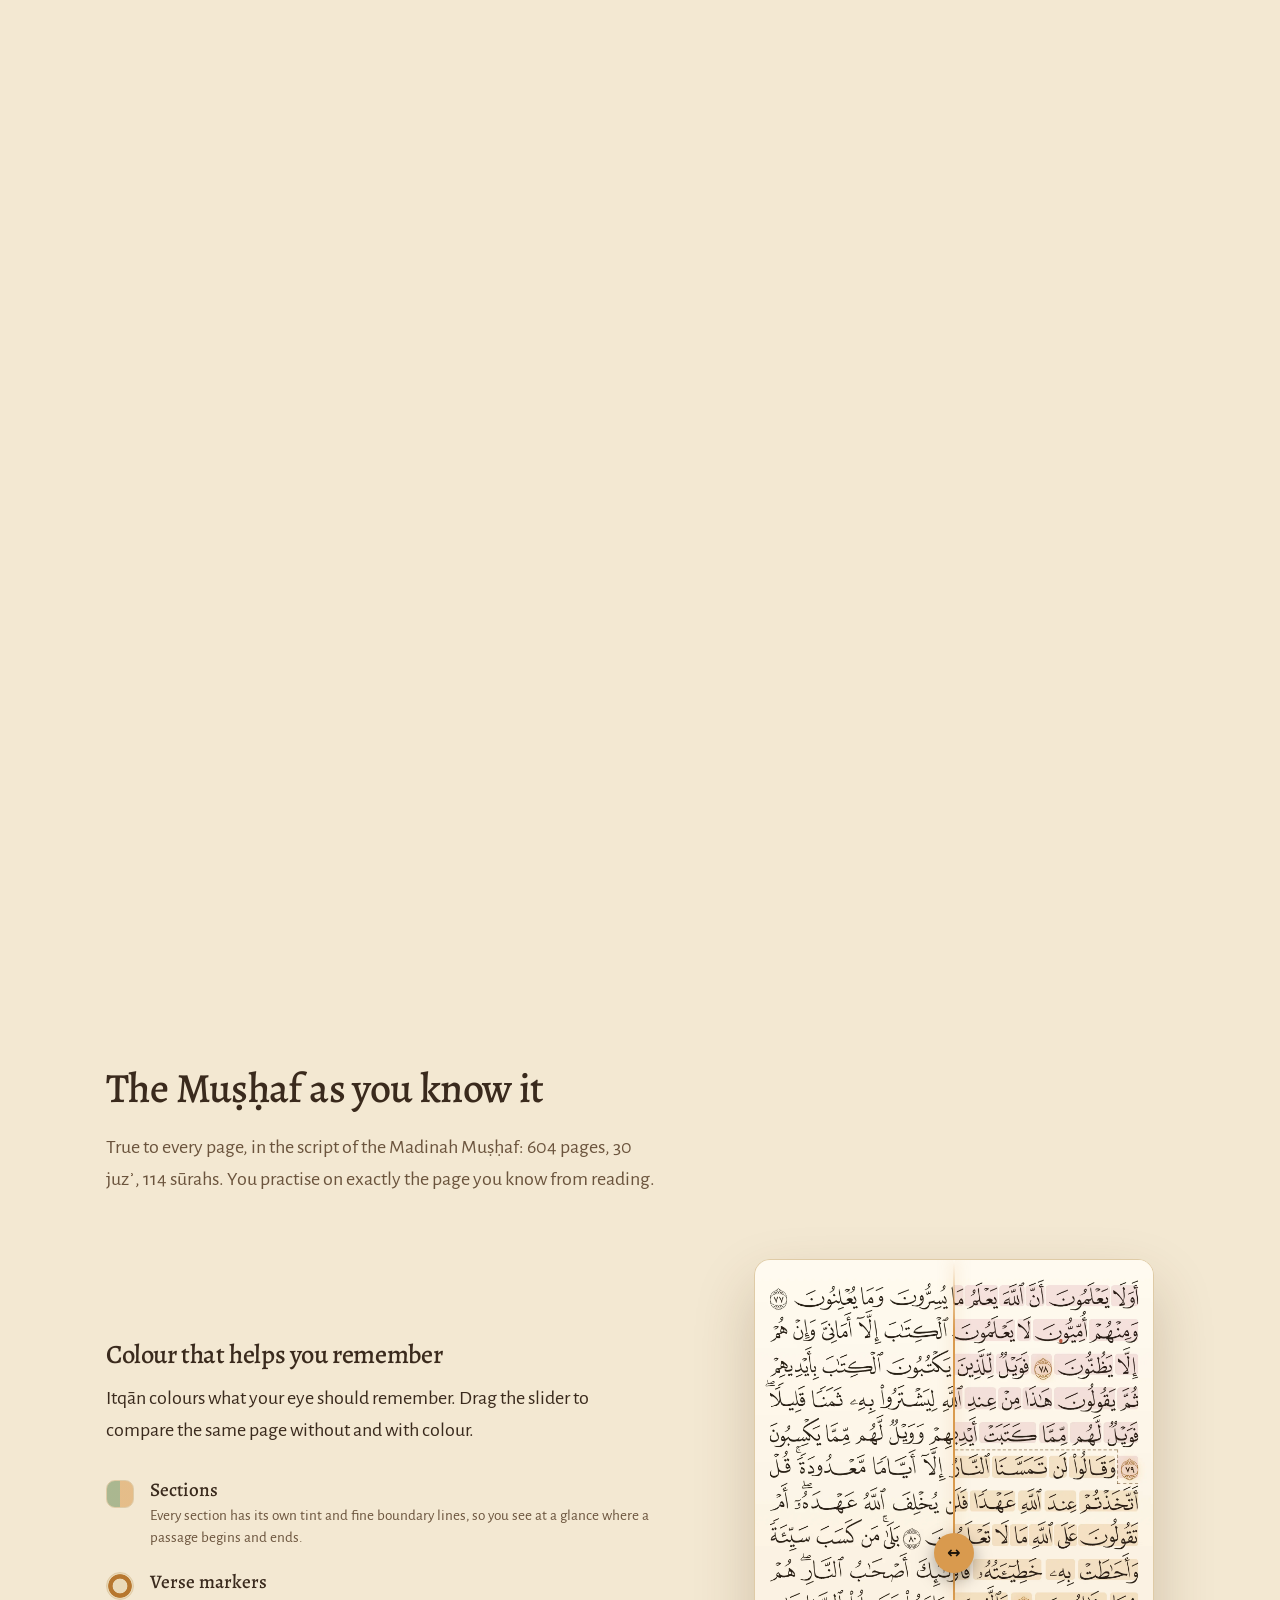
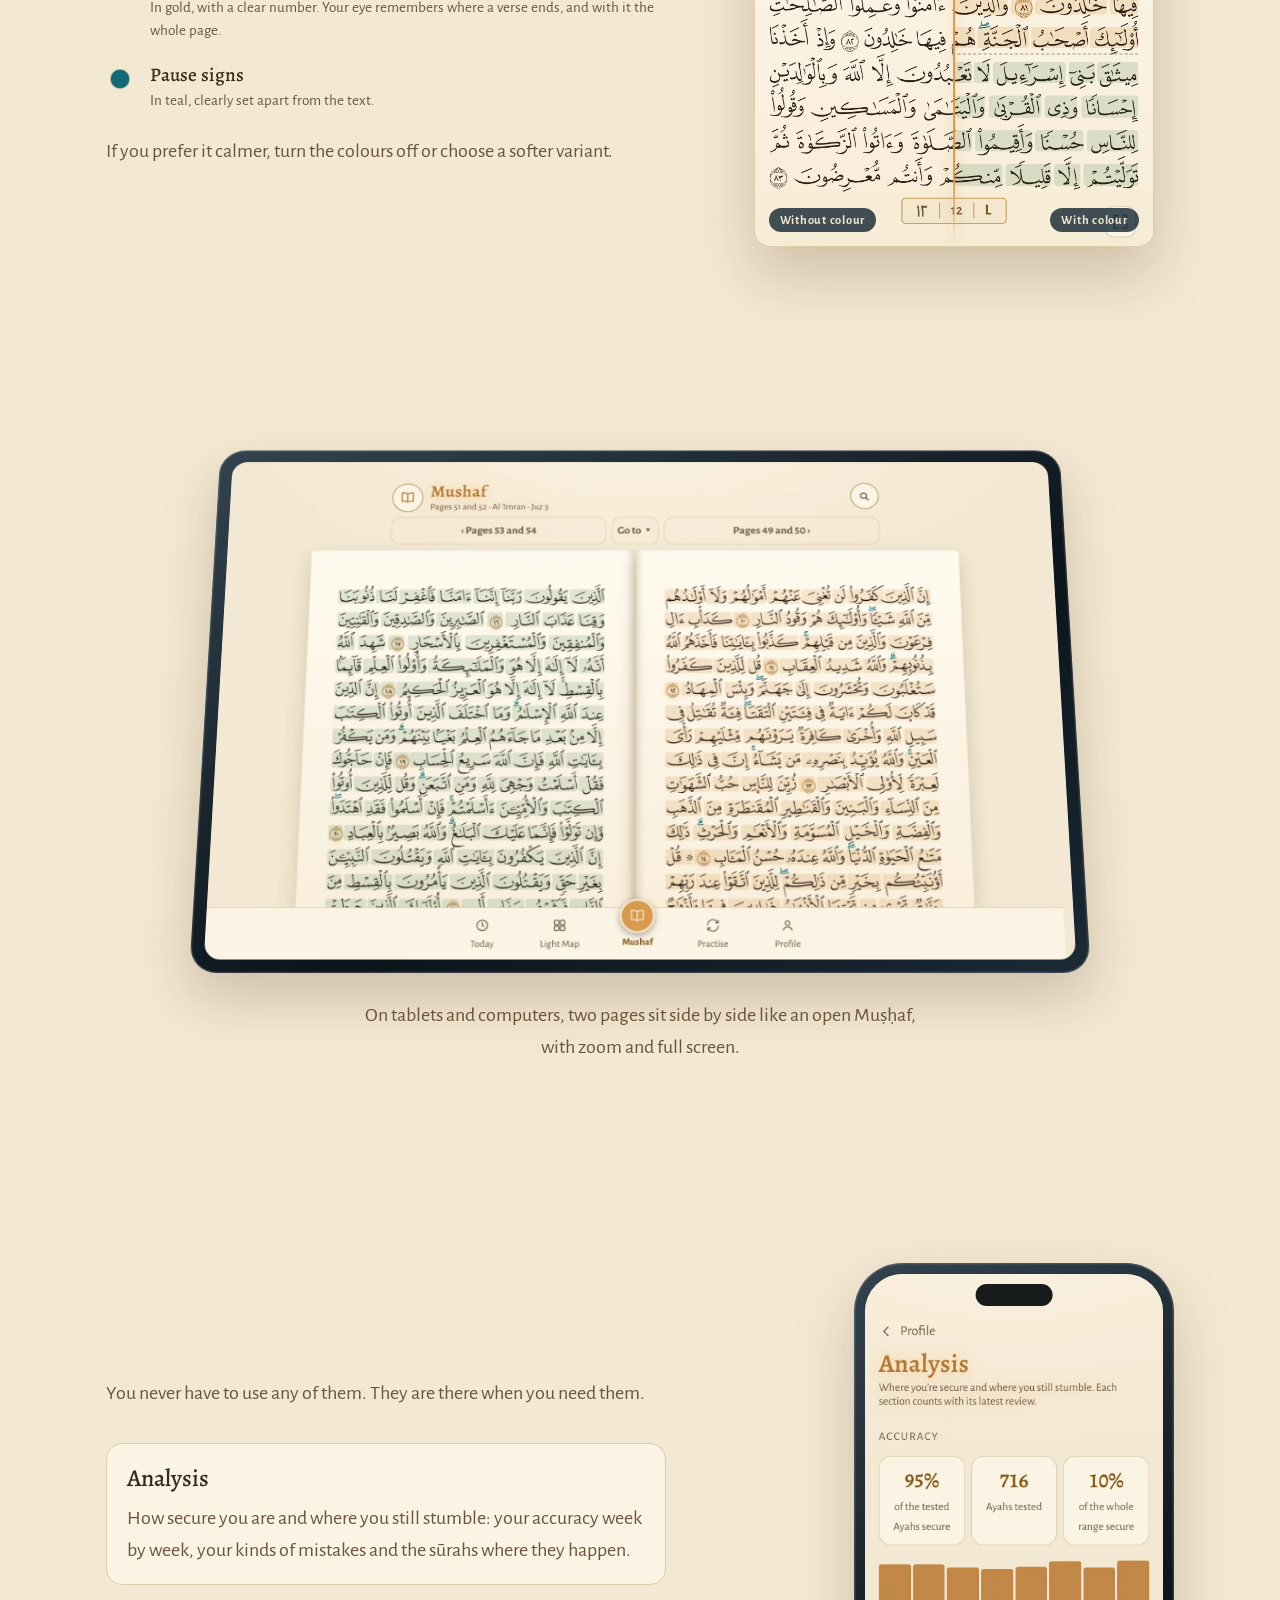
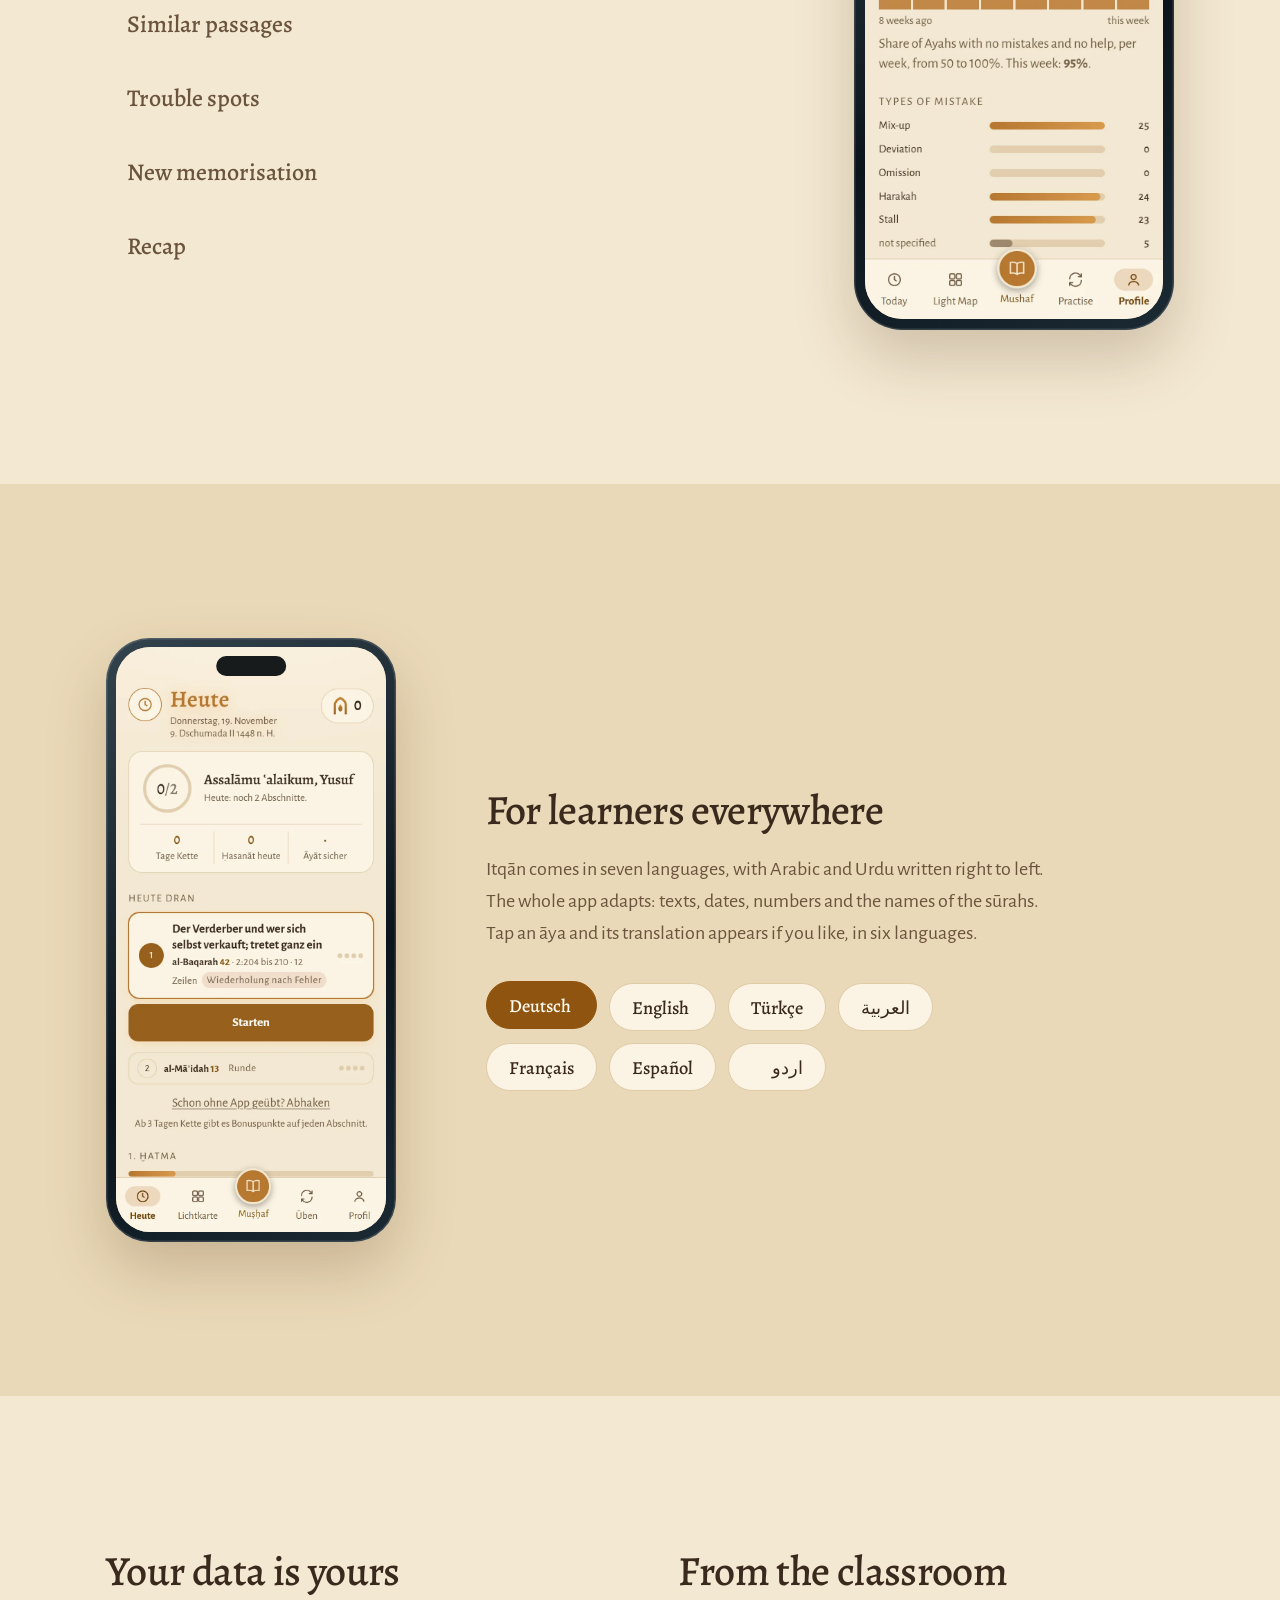
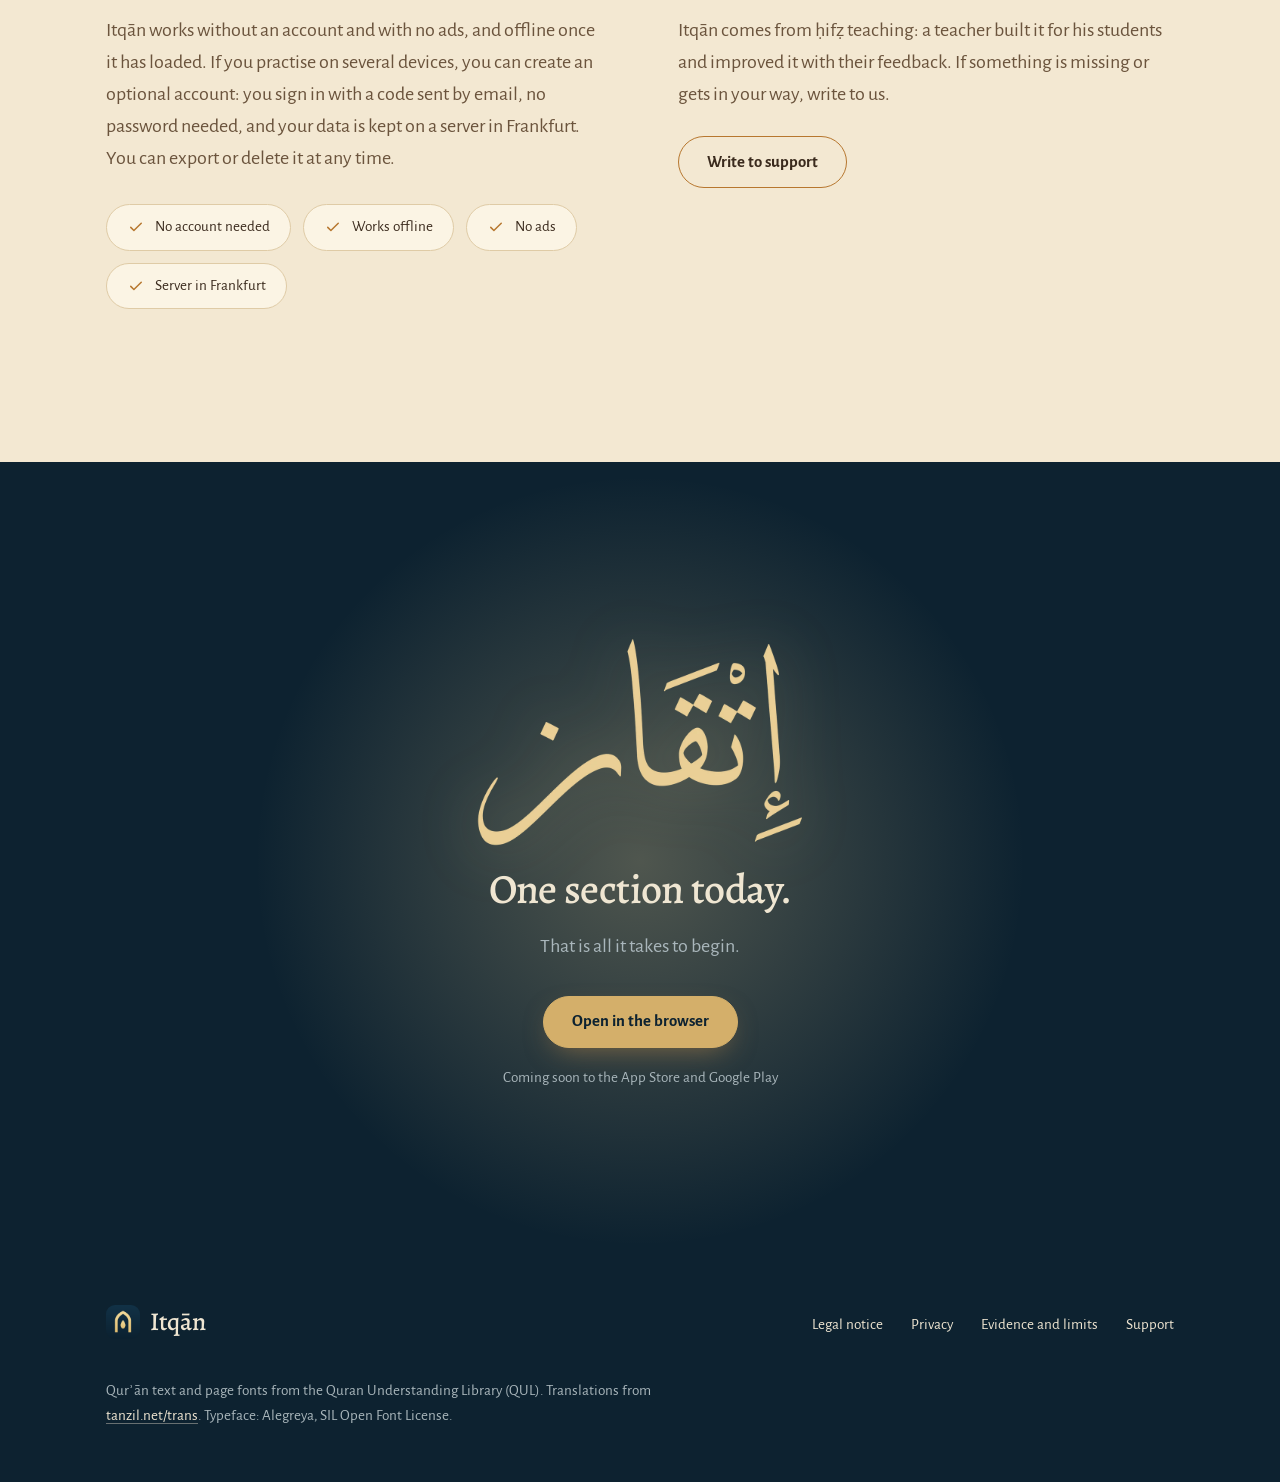
==== commit 2fe5172d: "Seite Evidenz und Grenzen (DE und EN), Datenschutz: freiwillige Fehlermeldung und Kontodaten Co-Auth" ====
--- a/en/index.html
+++ b/en/index.html
@@ -162,7 +162,7 @@
 
 <footer class="fuss"><div class="wrap">
   <a class="logo" href="#top" style="color:#efe6d2" aria-label="Itqān"><img src="../icons/icon-192.png" width="34" height="34" alt="">Itqān</a>
-  <nav aria-label="Links"><a href="legal-notice.html">Legal notice</a><a href="privacy.html">Privacy</a><a href="mailto:support@itqan.at">Support</a></nav>
+  <nav aria-label="Links"><a href="legal-notice.html">Legal notice</a><a href="privacy.html">Privacy</a><a href="evidence.html">Evidence and limits</a><a href="mailto:support@itqan.at">Support</a></nav>
   <p>Qurʾān text and page fonts from the Quran Understanding Library (QUL). Translations from <a href="https://tanzil.net/trans/">tanzil.net/trans</a>. Typeface: Alegreya, SIL Open Font License.</p>
 </div></footer>
 <script src="../js/site.js?v=b1ad20b4" defer></script>
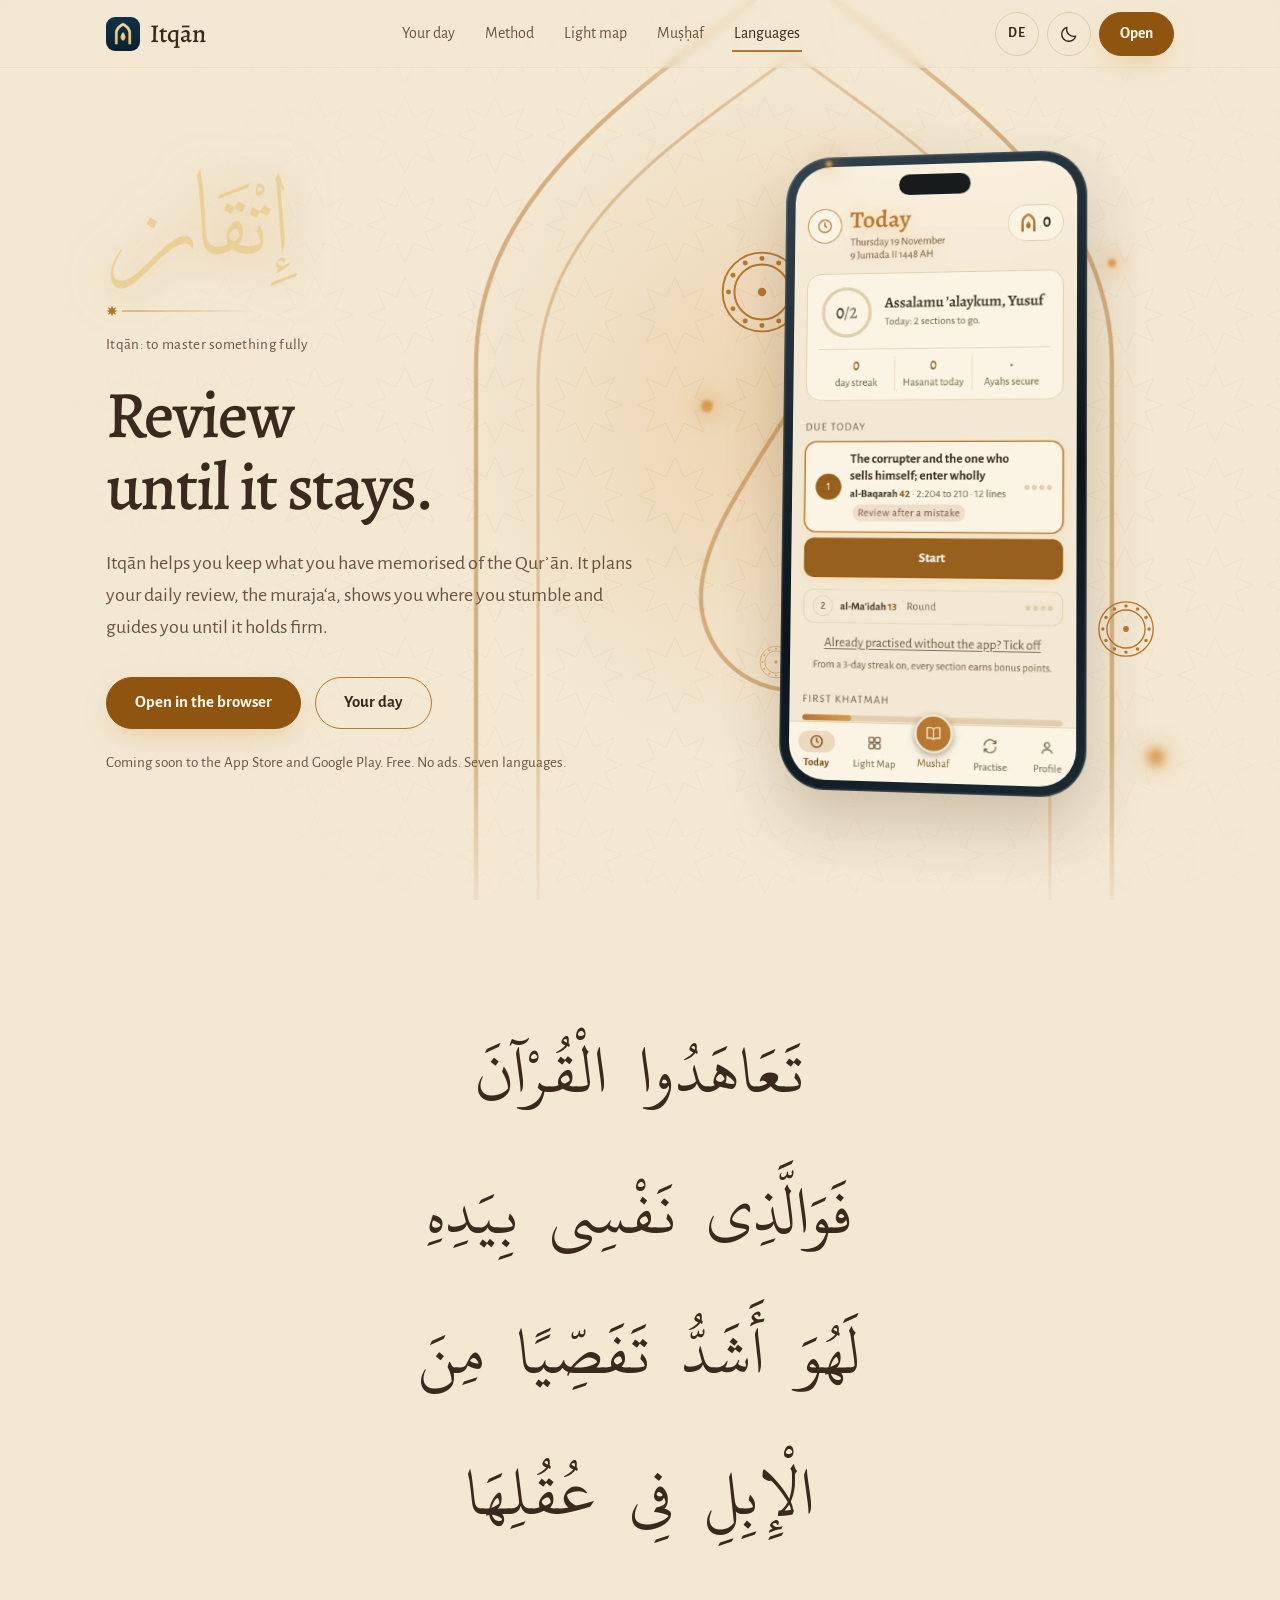
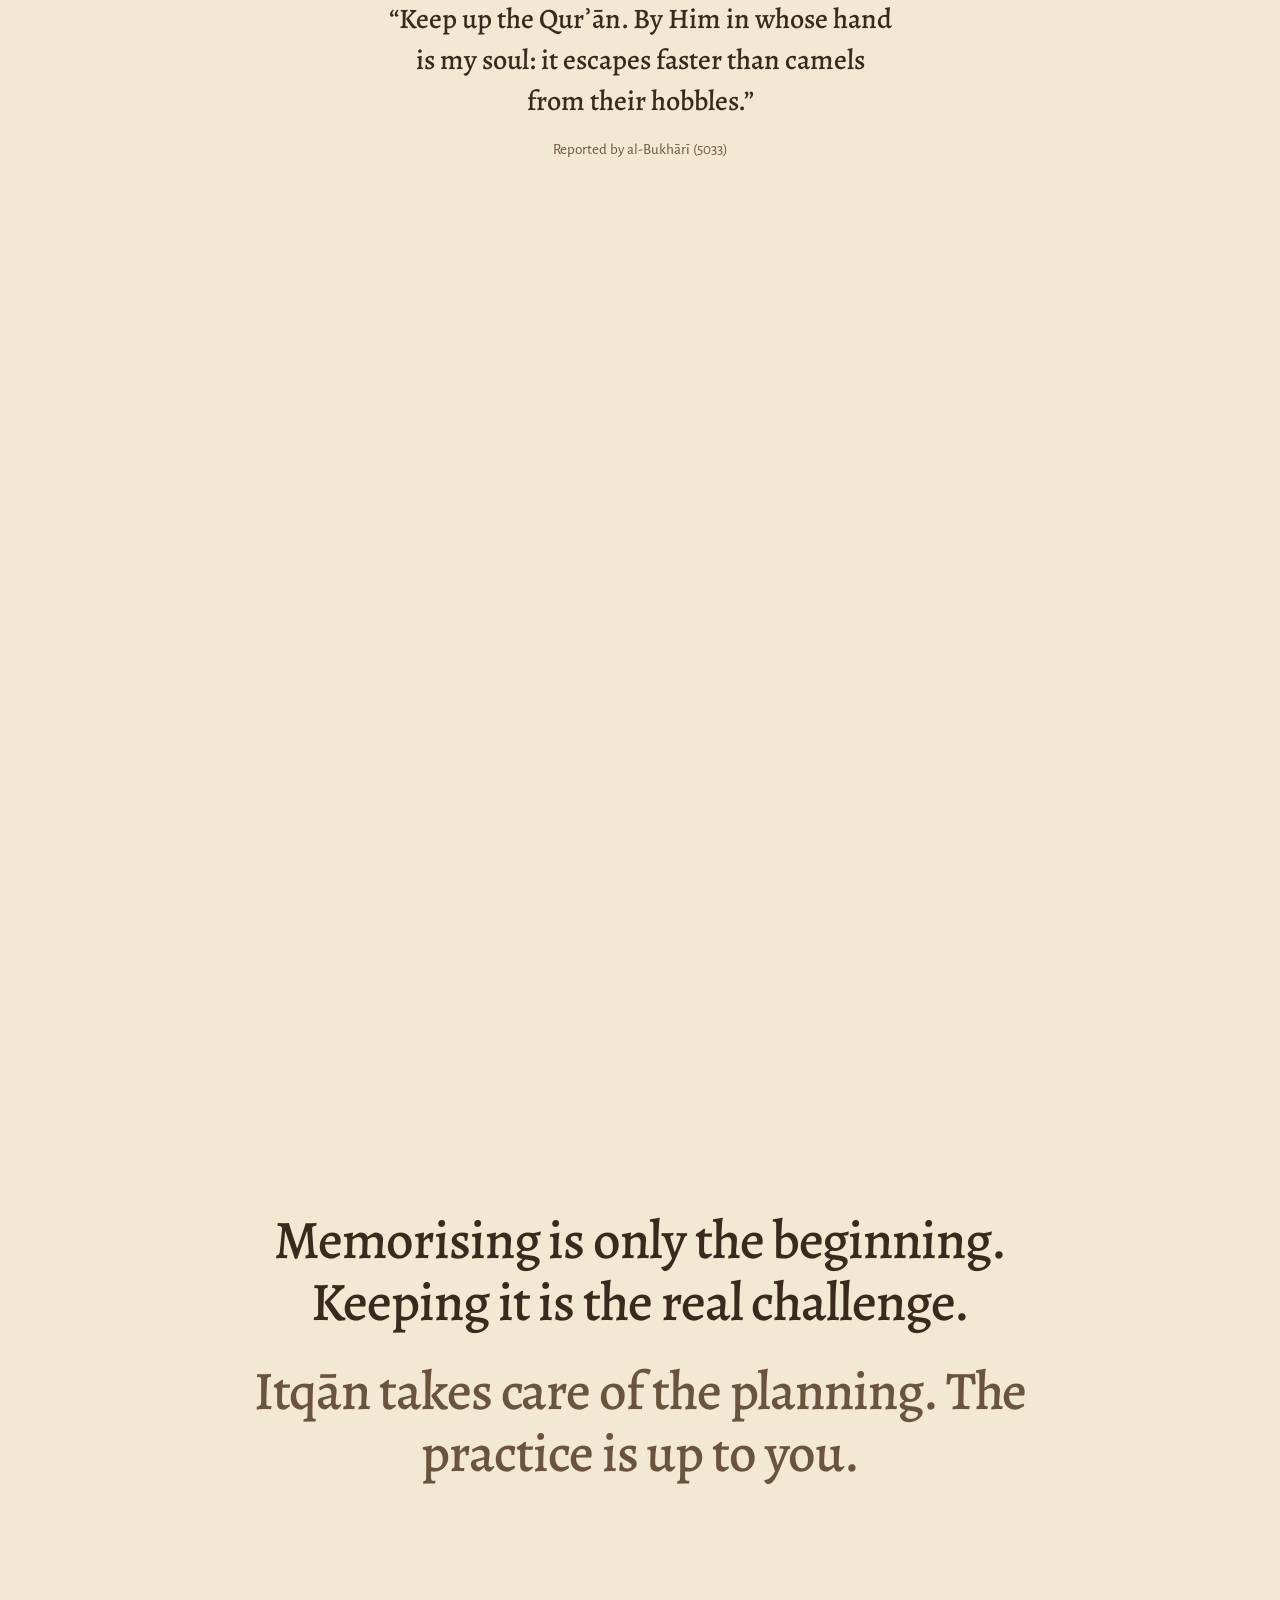
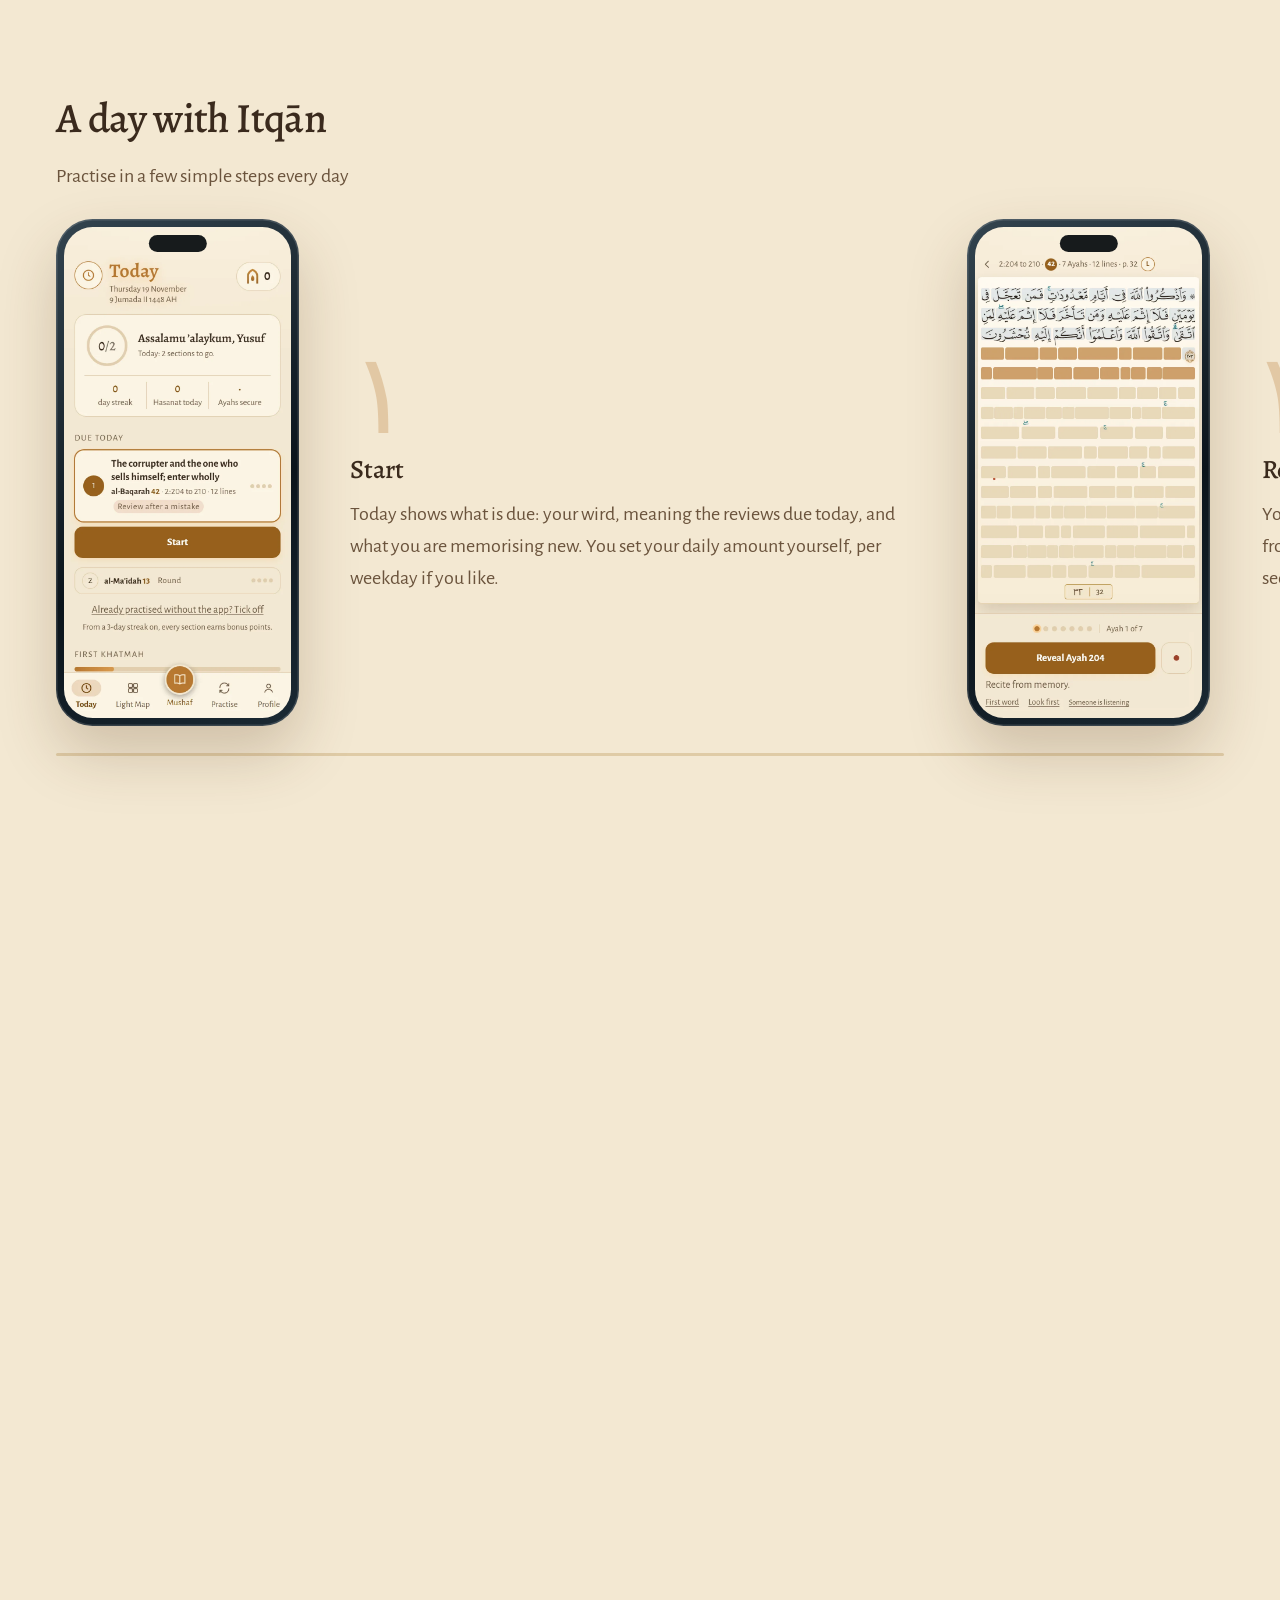
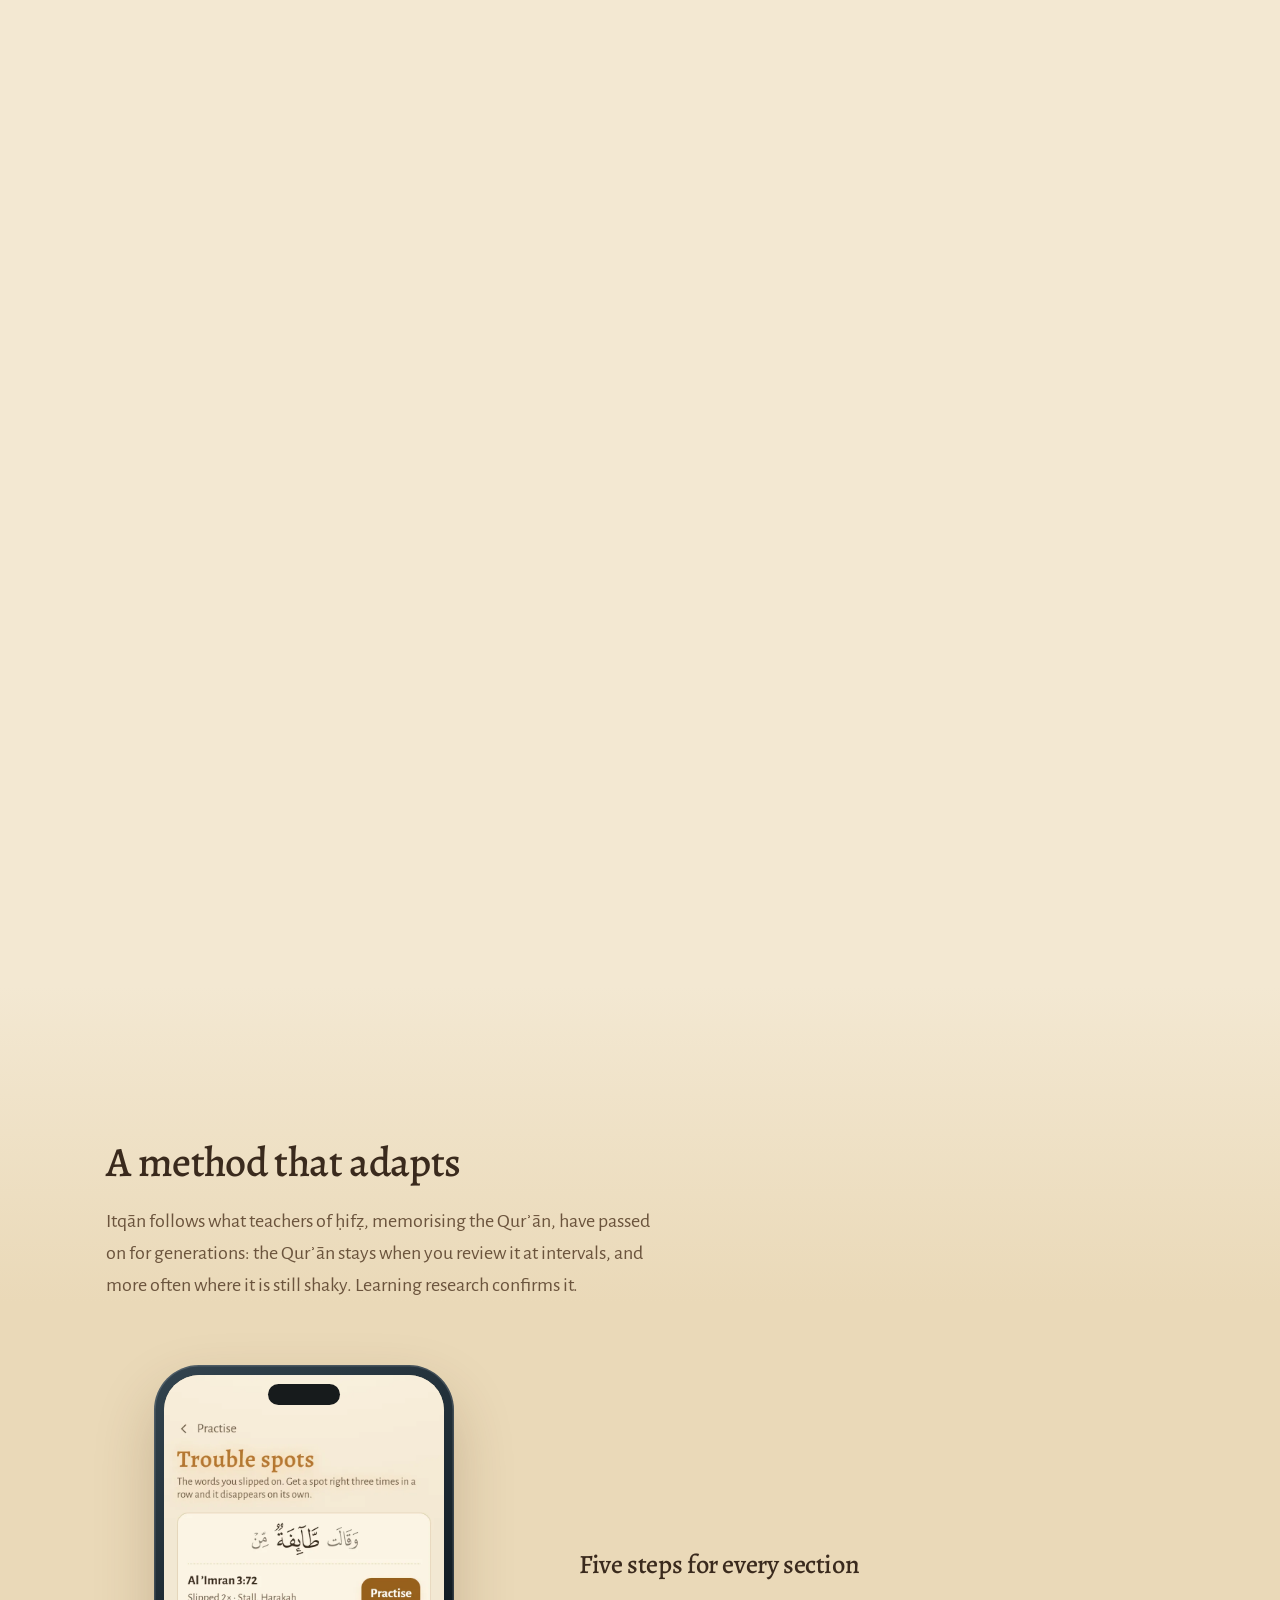
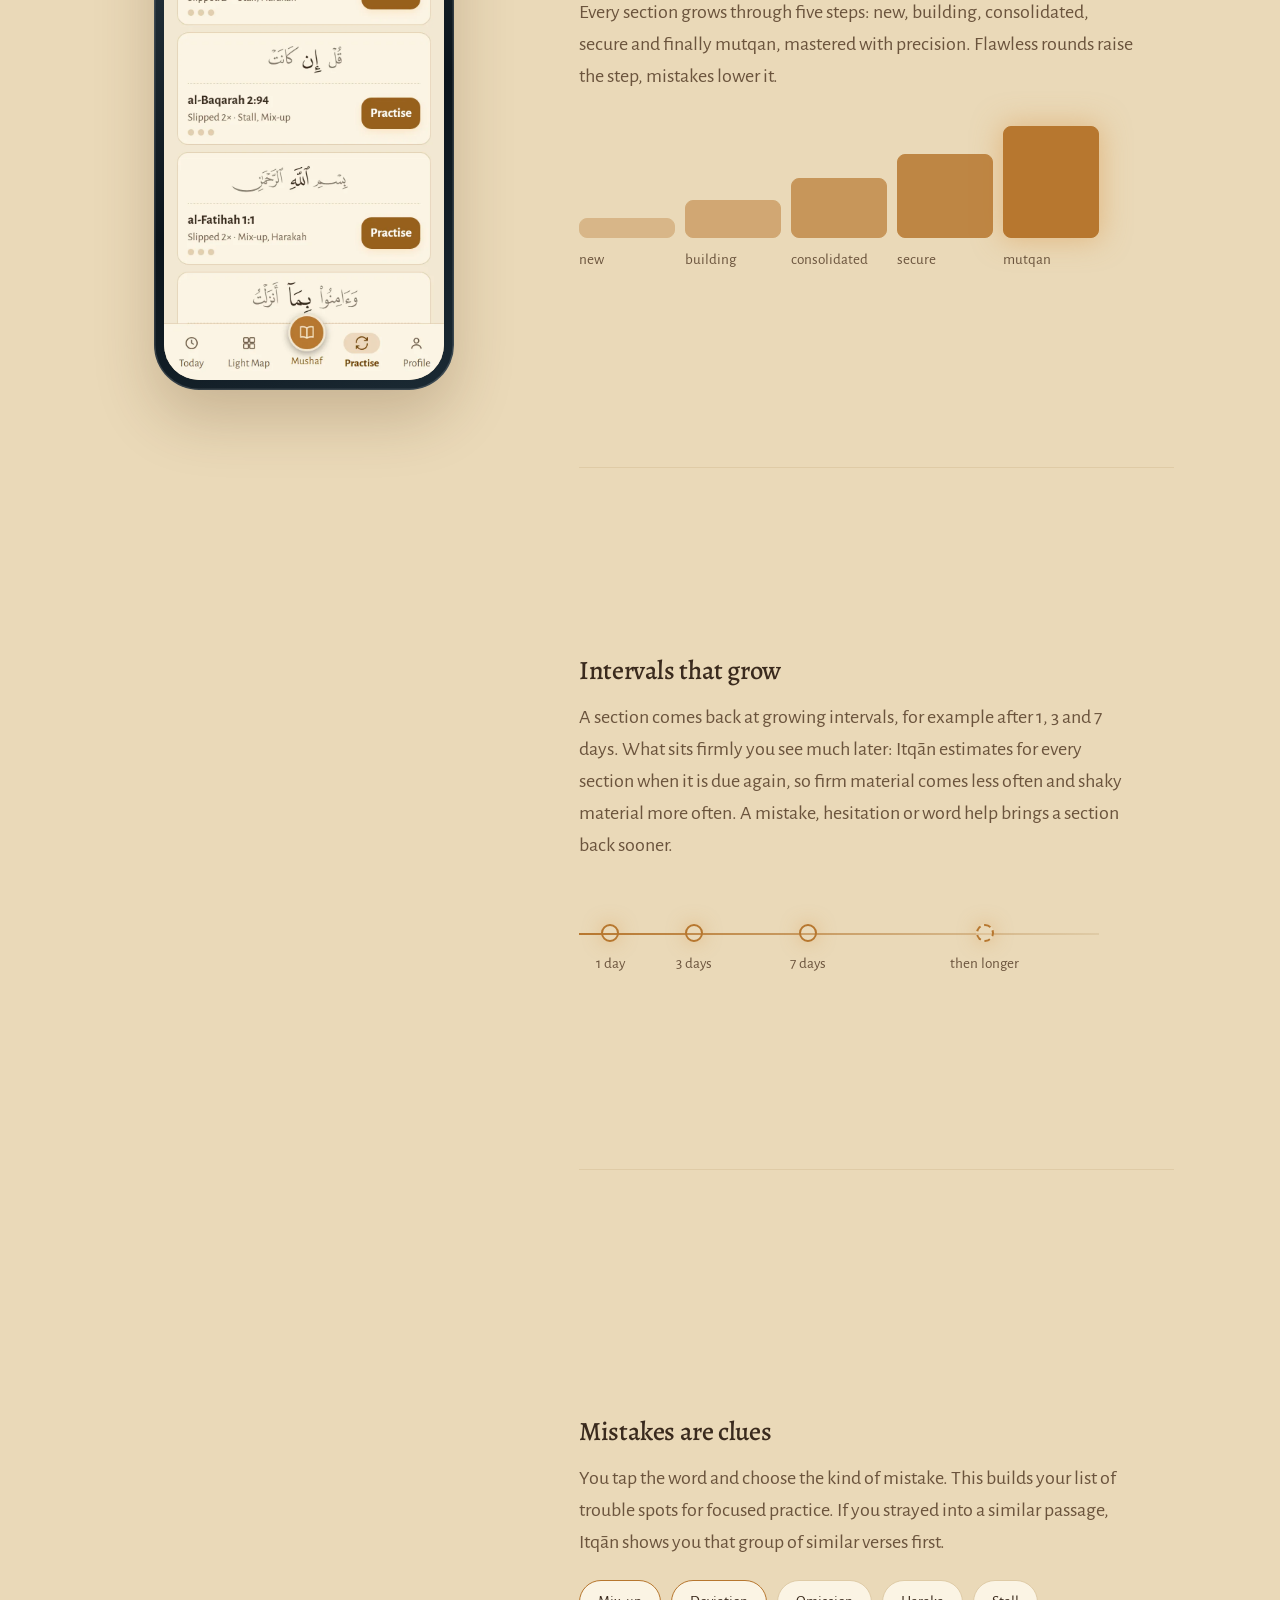
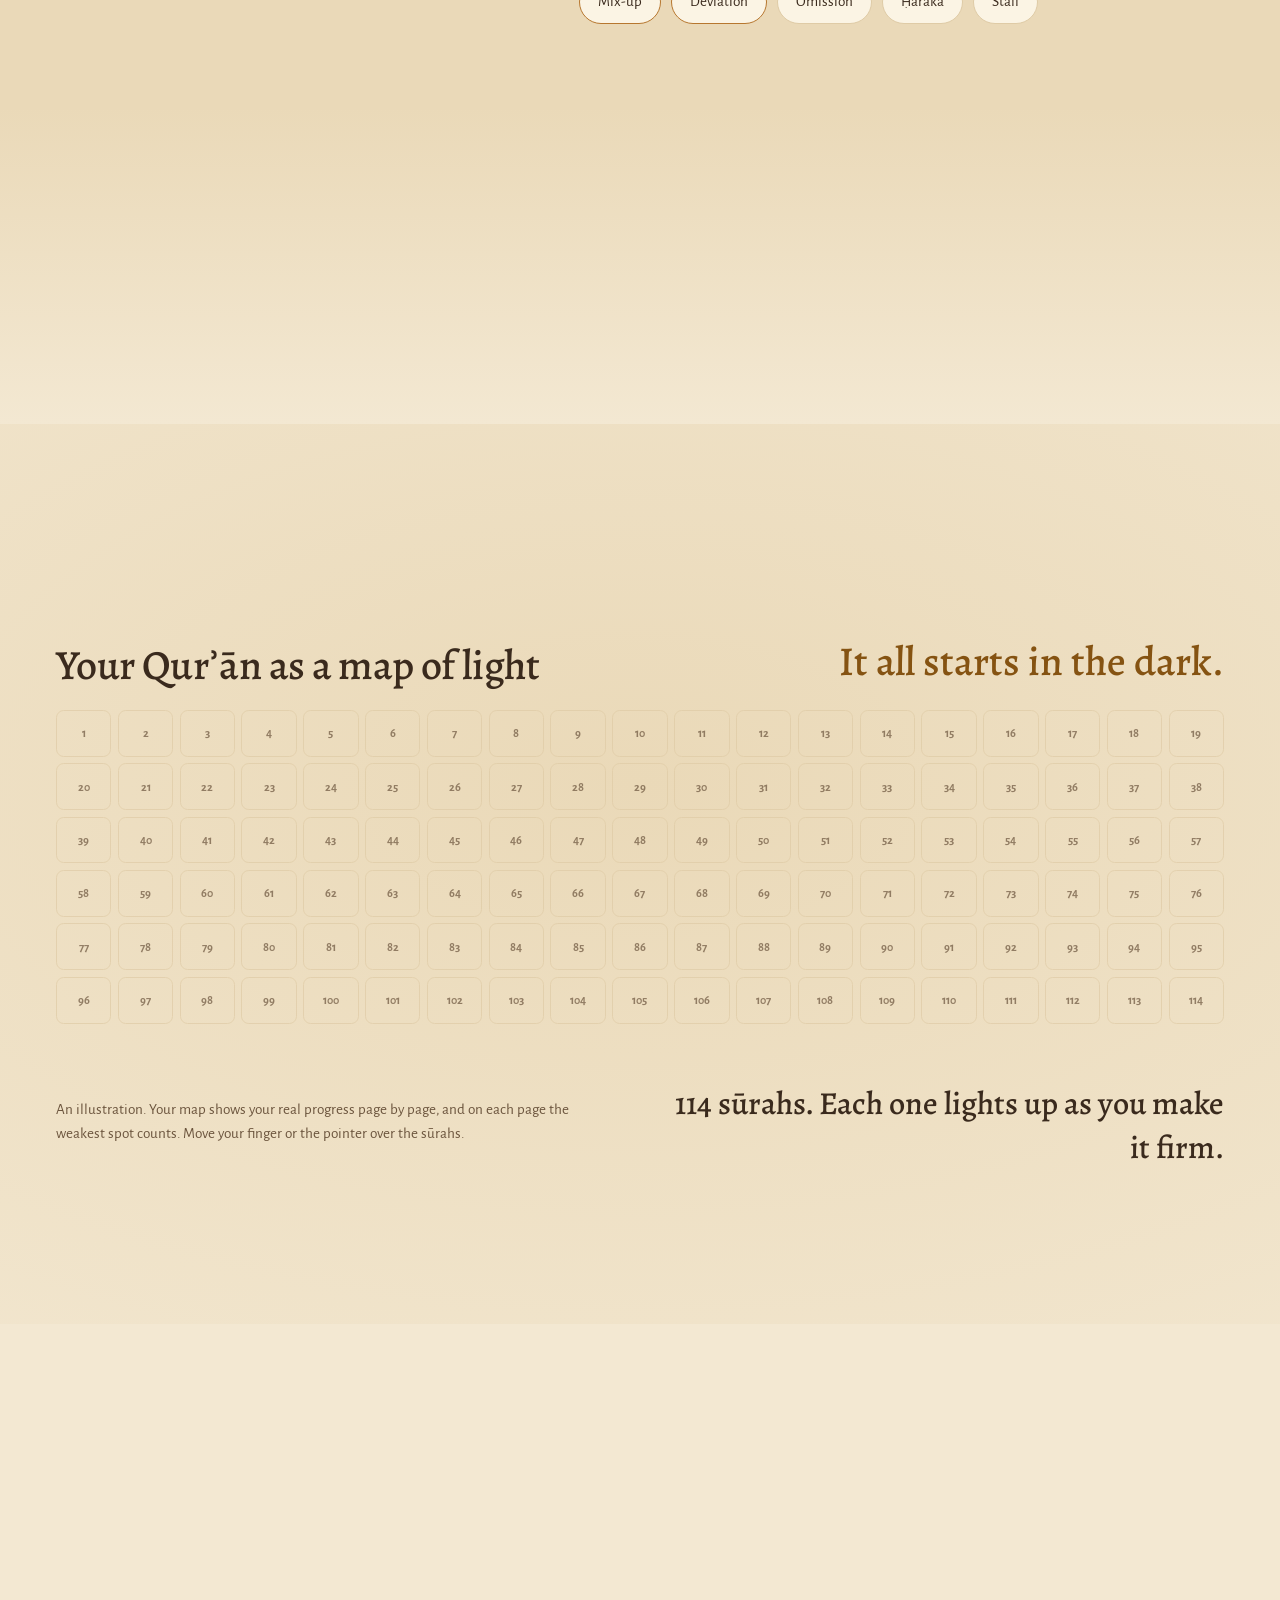
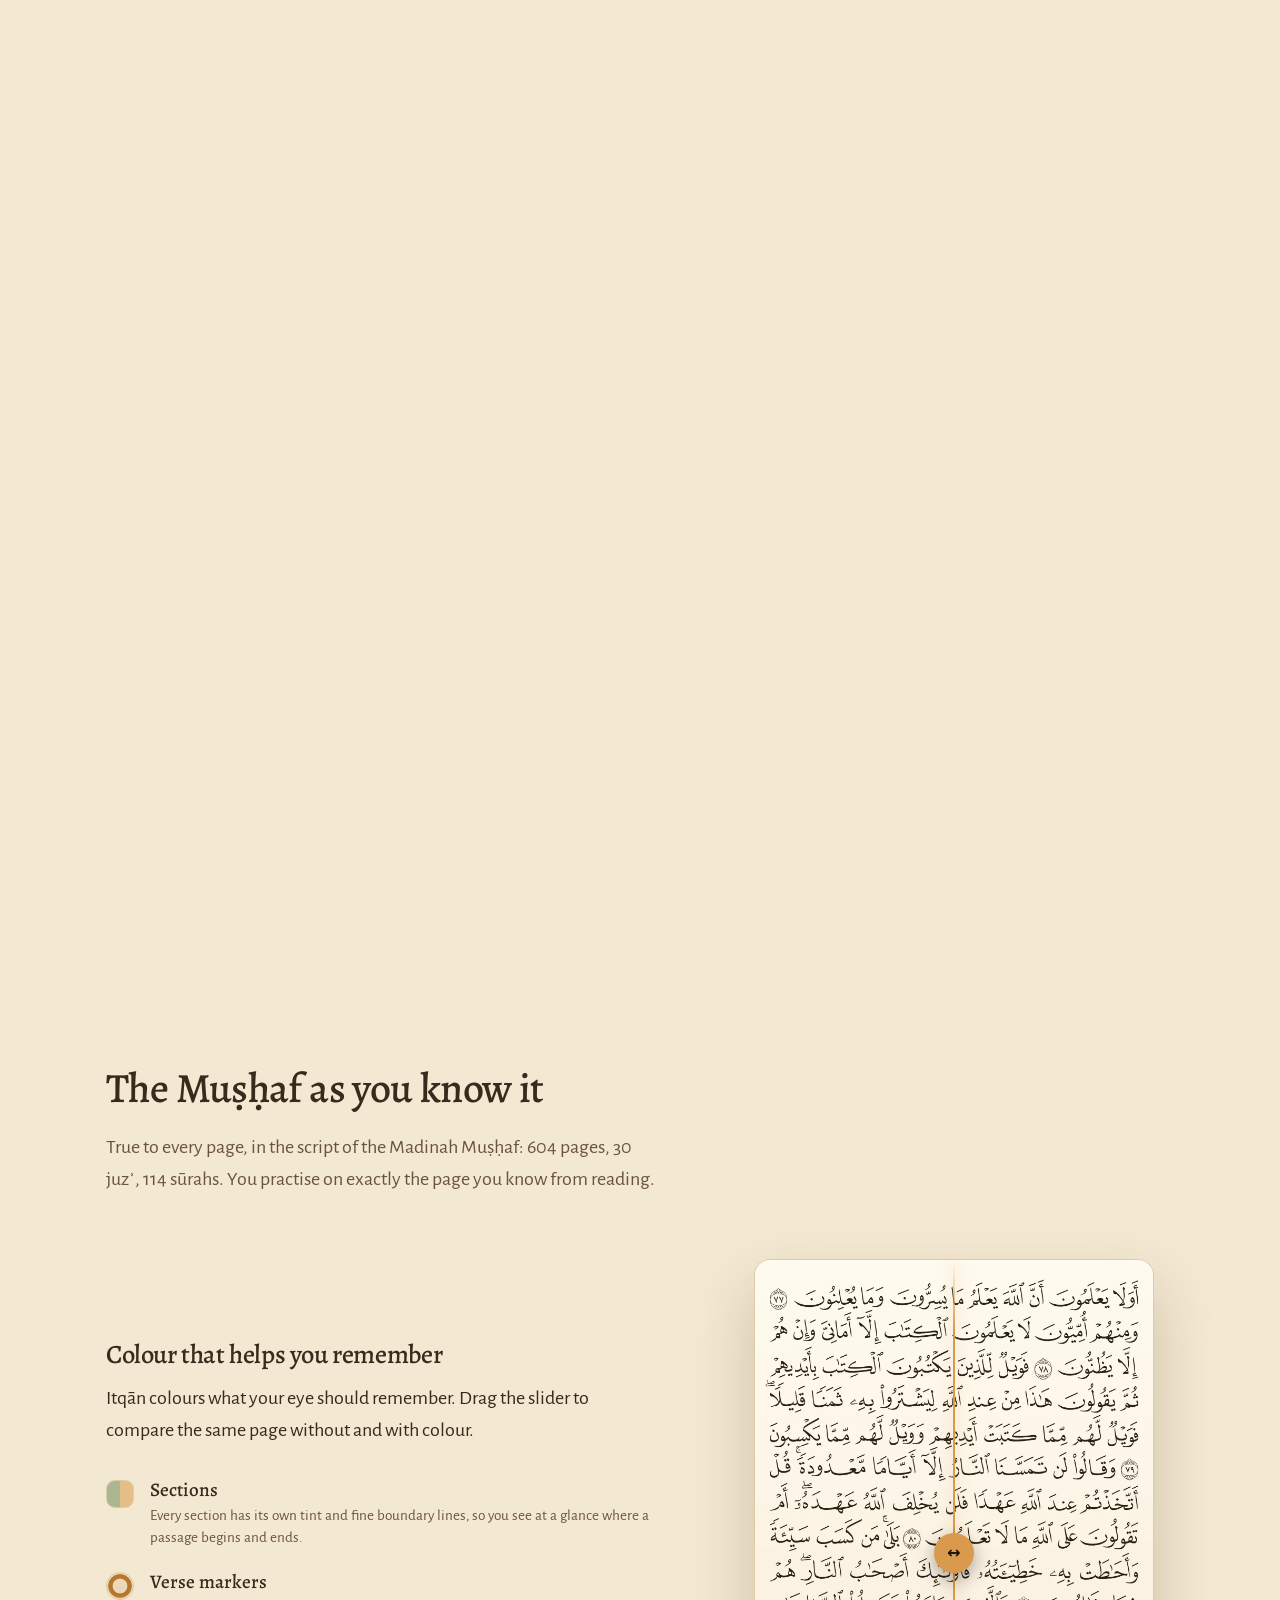
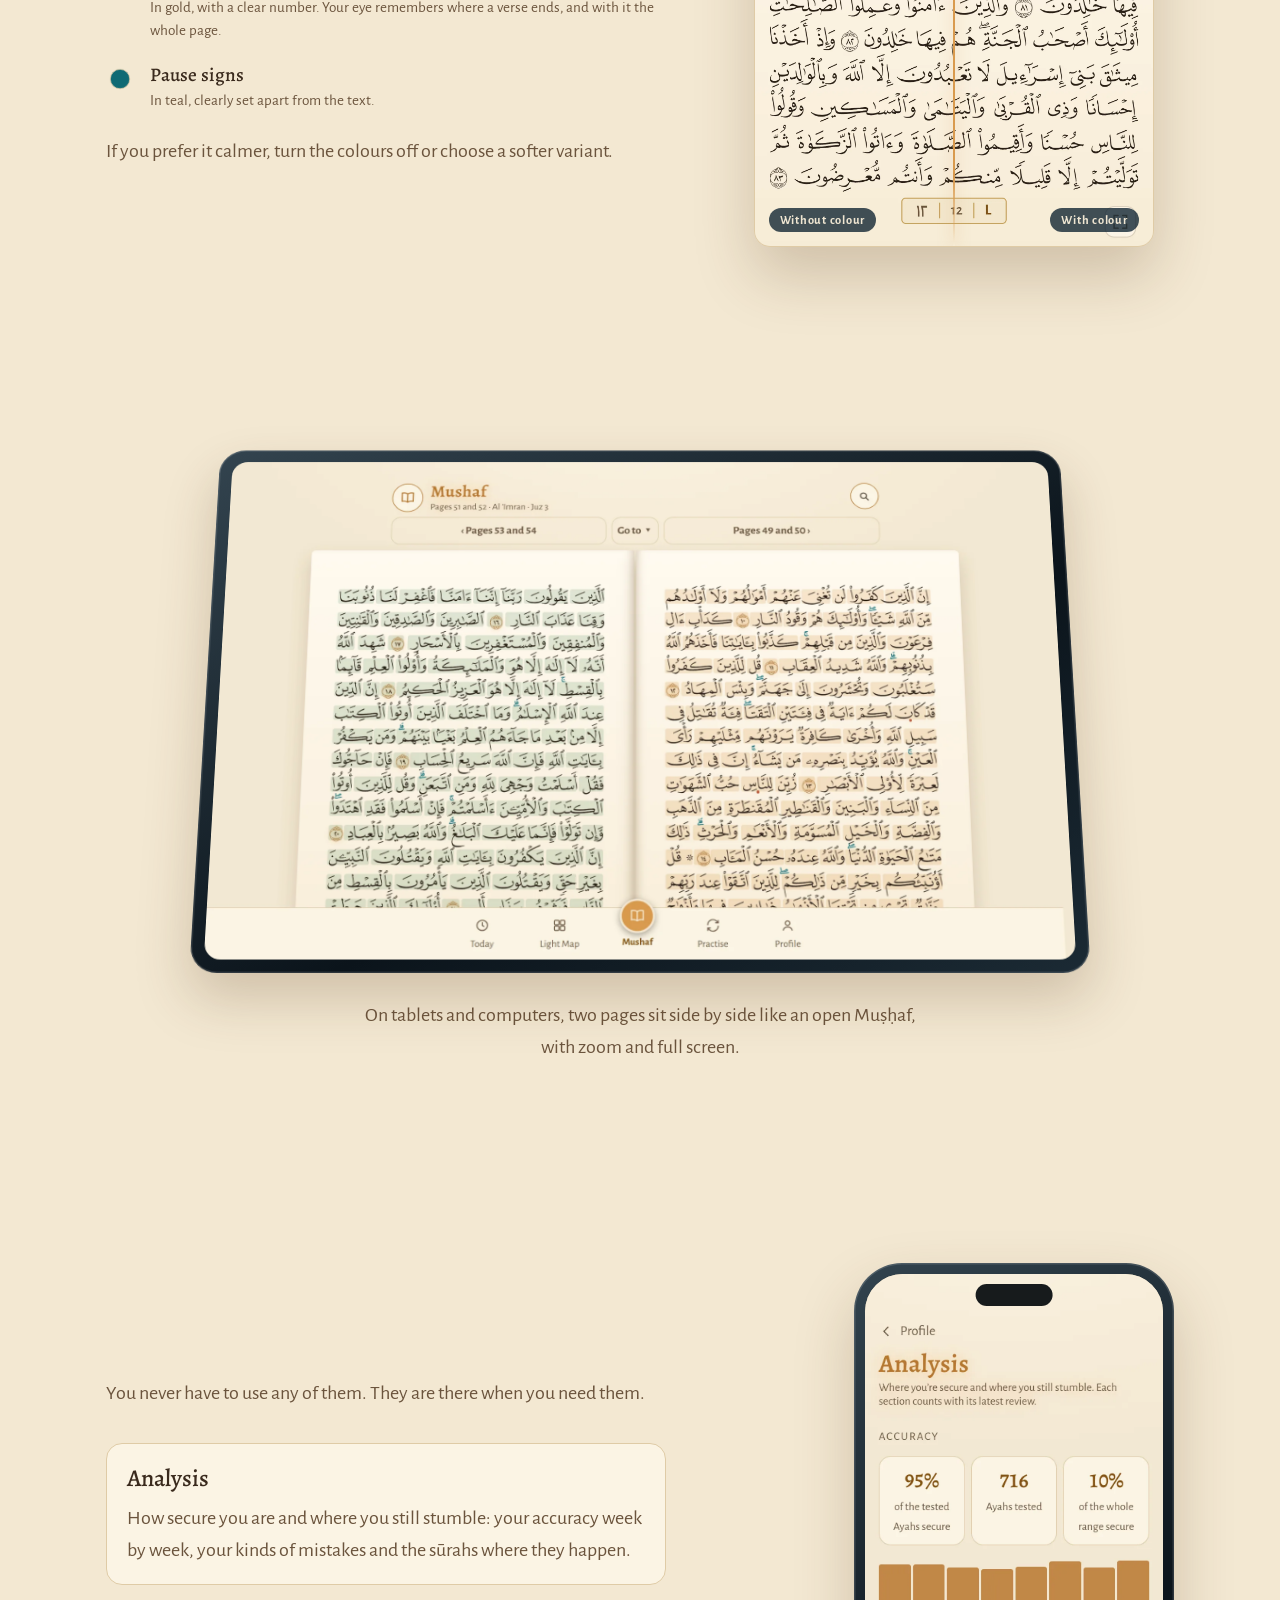
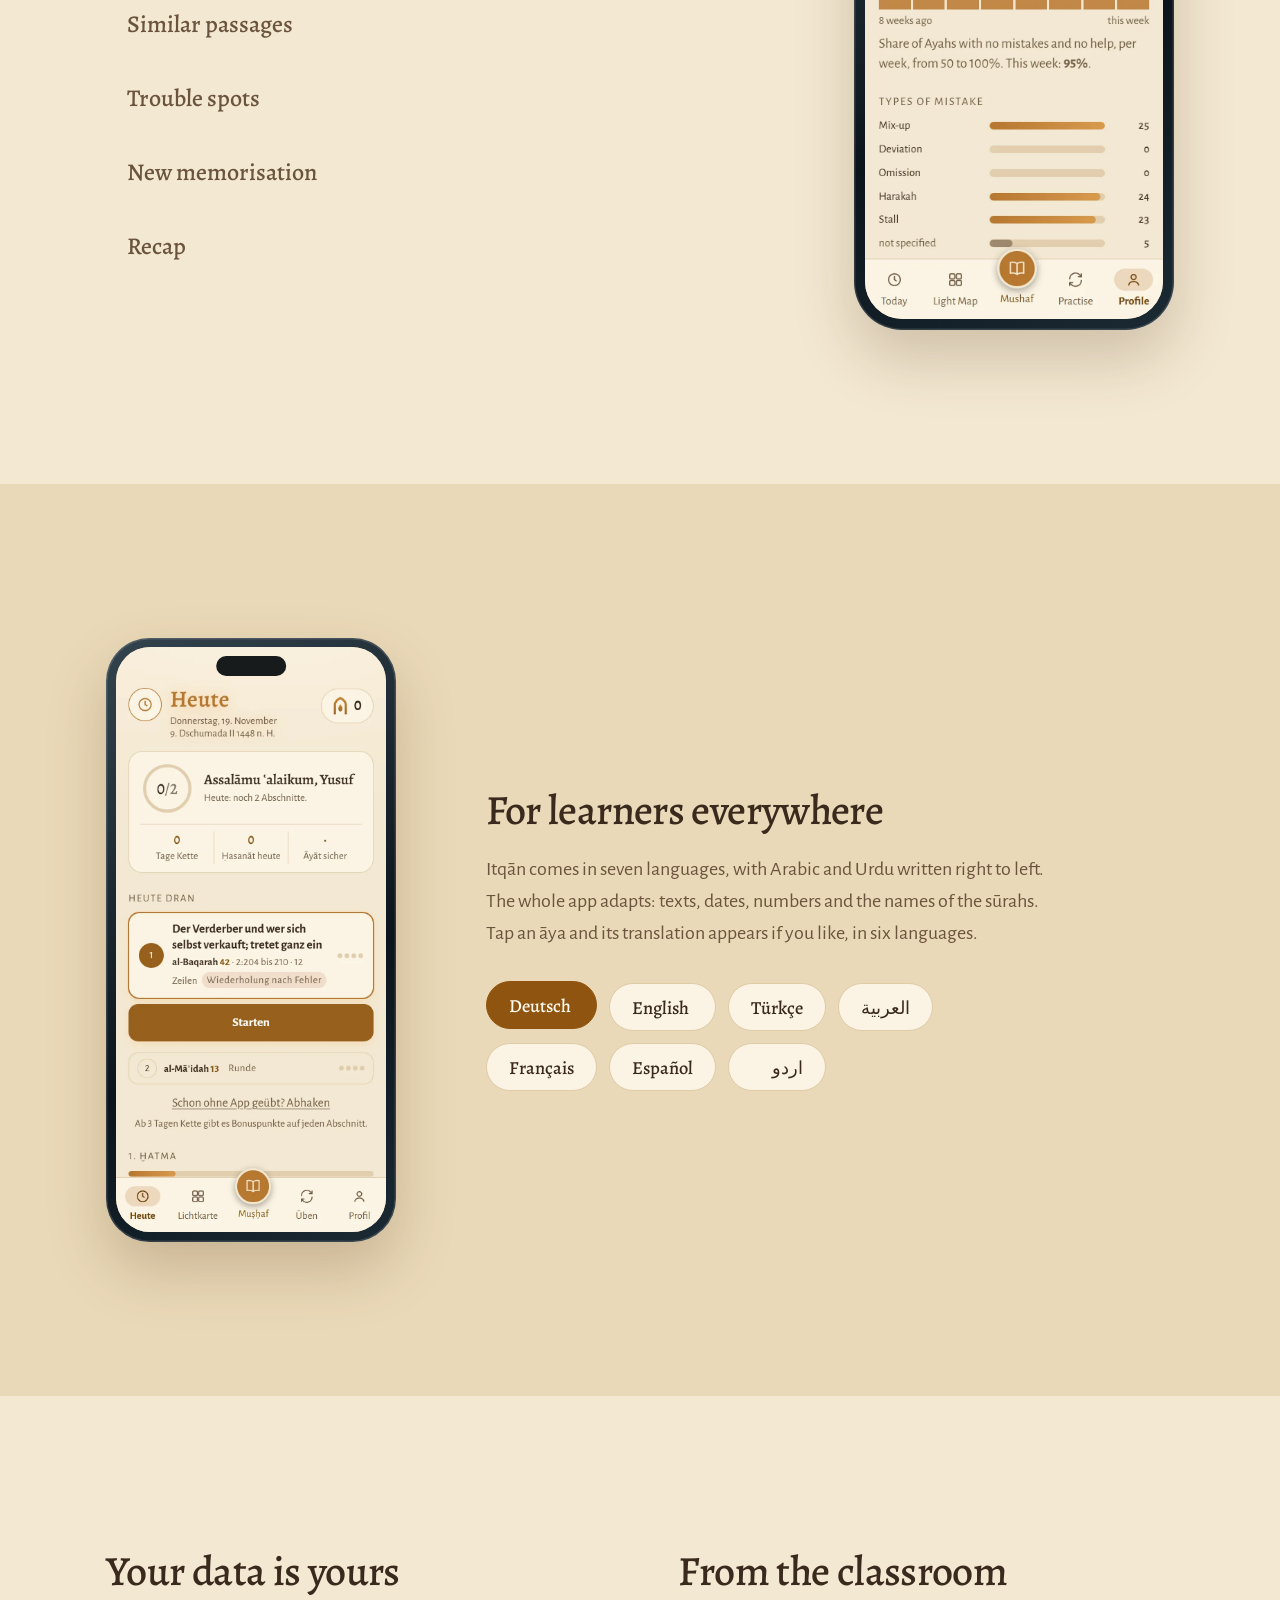
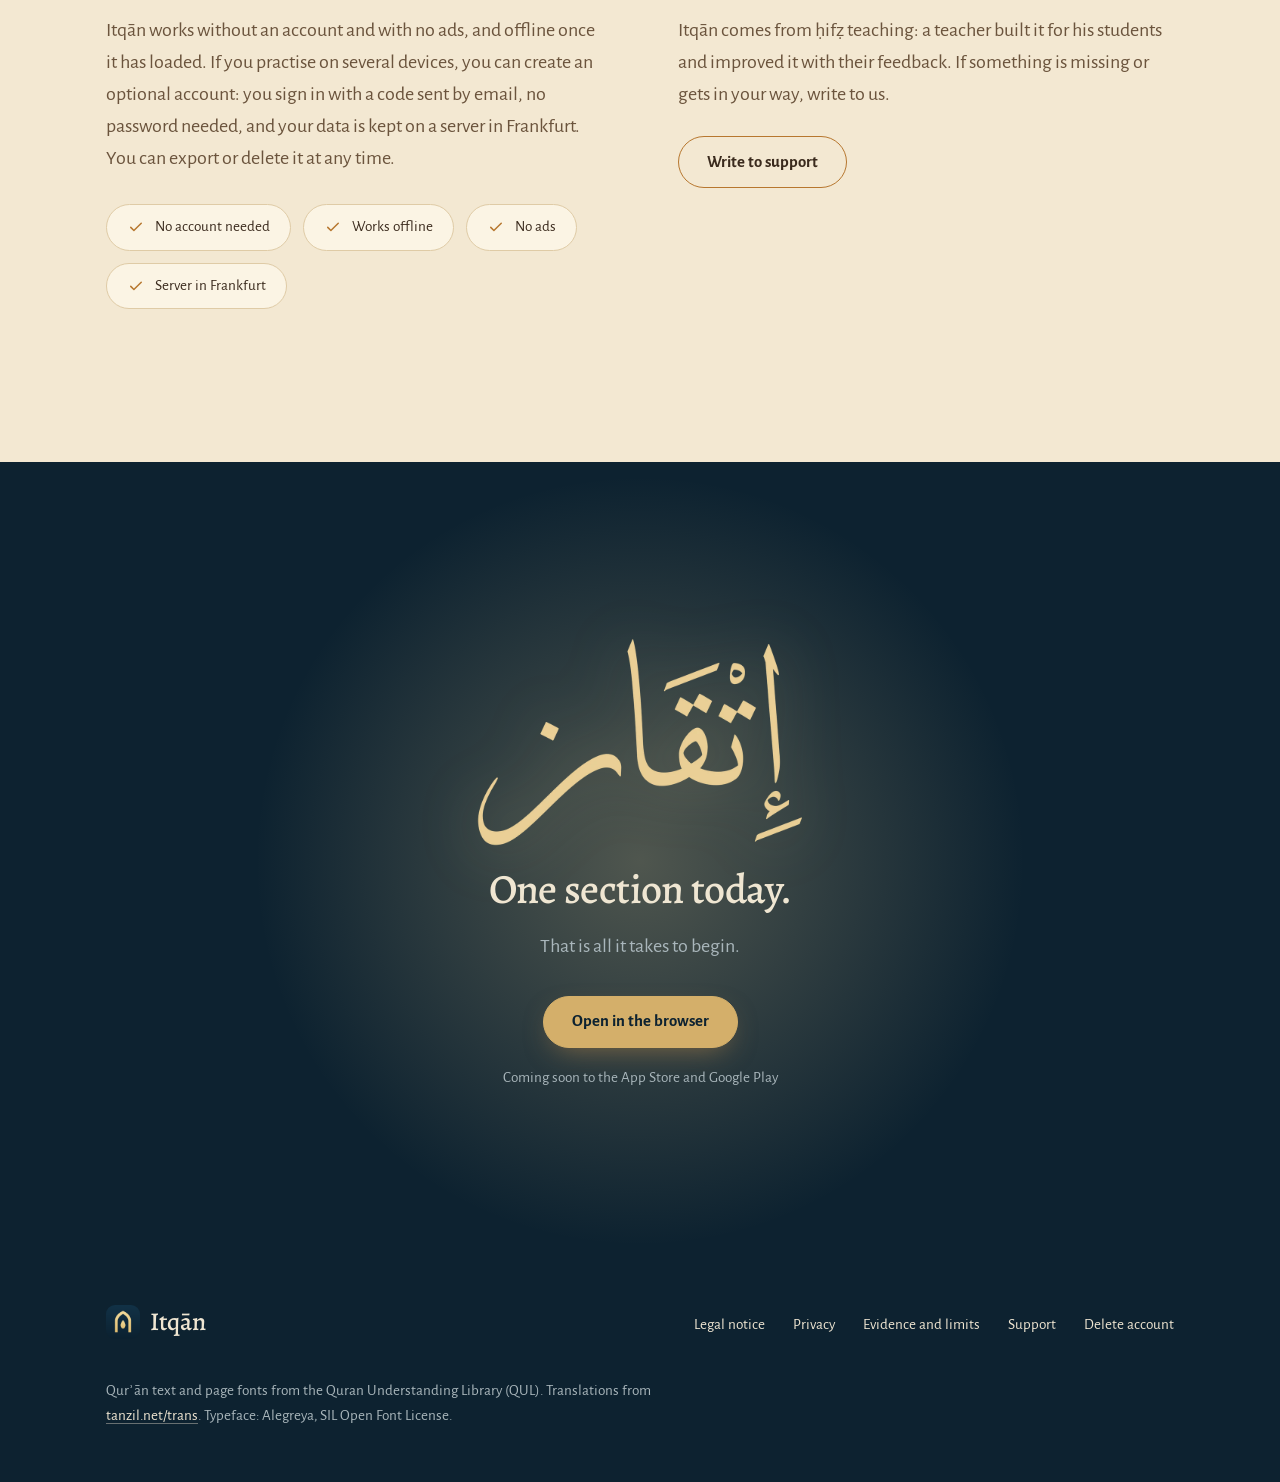
==== commit 05d8af6b: "Website: Seiten Support und Konto loeschen (DE und EN), Datenschutz mit Art. 9 Abs. 2 lit. a DSGVO, " ====
--- a/en/index.html
+++ b/en/index.html
@@ -13,7 +13,7 @@
 <link rel="icon" href="../icons/favicon-32.png" sizes="32x32"><link rel="apple-touch-icon" href="../icons/apple-touch-icon.png">
 <script>(function(){var d=document.documentElement;d.className='no-js';var t=null;try{t=localStorage.getItem('itqan-site-thema')}catch(e){}if(t!=='hell'&&t!=='dunkel')t=matchMedia('(prefers-color-scheme: dark)').matches?'dunkel':'hell';d.dataset.theme=t})()</script>
 <link rel="preload" href="../fonts/Alegreya-500-latin.woff2" as="font" type="font/woff2" crossorigin>
-<link rel="stylesheet" href="../css/site.css?v=f67faa3a">
+<link rel="stylesheet" href="../css/site.css?v=f6126dd2">
 </head>
 <body id="top">
 <svg width="0" height="0" style="position:absolute" aria-hidden="true" focusable="false"><defs>
@@ -162,7 +162,7 @@
 
 <footer class="fuss"><div class="wrap">
   <a class="logo" href="#top" style="color:#efe6d2" aria-label="Itqān"><img src="../icons/icon-192.png" width="34" height="34" alt="">Itqān</a>
-  <nav aria-label="Links"><a href="legal-notice.html">Legal notice</a><a href="privacy.html">Privacy</a><a href="evidence.html">Evidence and limits</a><a href="mailto:support@itqan.at">Support</a></nav>
+  <nav aria-label="Links"><a href="legal-notice.html">Legal notice</a><a href="privacy.html">Privacy</a><a href="evidence.html">Evidence and limits</a><a href="support.html">Support</a><a href="delete-account.html">Delete account</a></nav>
   <p>Qurʾān text and page fonts from the Quran Understanding Library (QUL). Translations from <a href="https://tanzil.net/trans/">tanzil.net/trans</a>. Typeface: Alegreya, SIL Open Font License.</p>
 </div></footer>
 <script src="../js/site.js?v=b1ad20b4" defer></script>
--- a/css/site.css
+++ b/css/site.css
@@ -316,7 +316,8 @@
 .recht h1{font-size:var(--t-h2);margin-bottom:34px}
 .recht h2{font-size:var(--t-h3);max-width:none;margin:40px 0 12px}
 .recht p,.recht li{max-width:var(--lese);margin-top:10px;color:var(--text)}
-.recht ul{padding-left:1.2em}
+.recht ul,.recht ol{padding-left:1.2em}
+.recht h3{font-size:var(--t-h4);max-width:none;margin:28px 0 2px}
 .recht .hinweis{border:1px dashed var(--gold-d);border-radius:14px;padding:16px 20px;color:var(--leise);margin-bottom:26px}
 
 /* weniger Bewegung */
